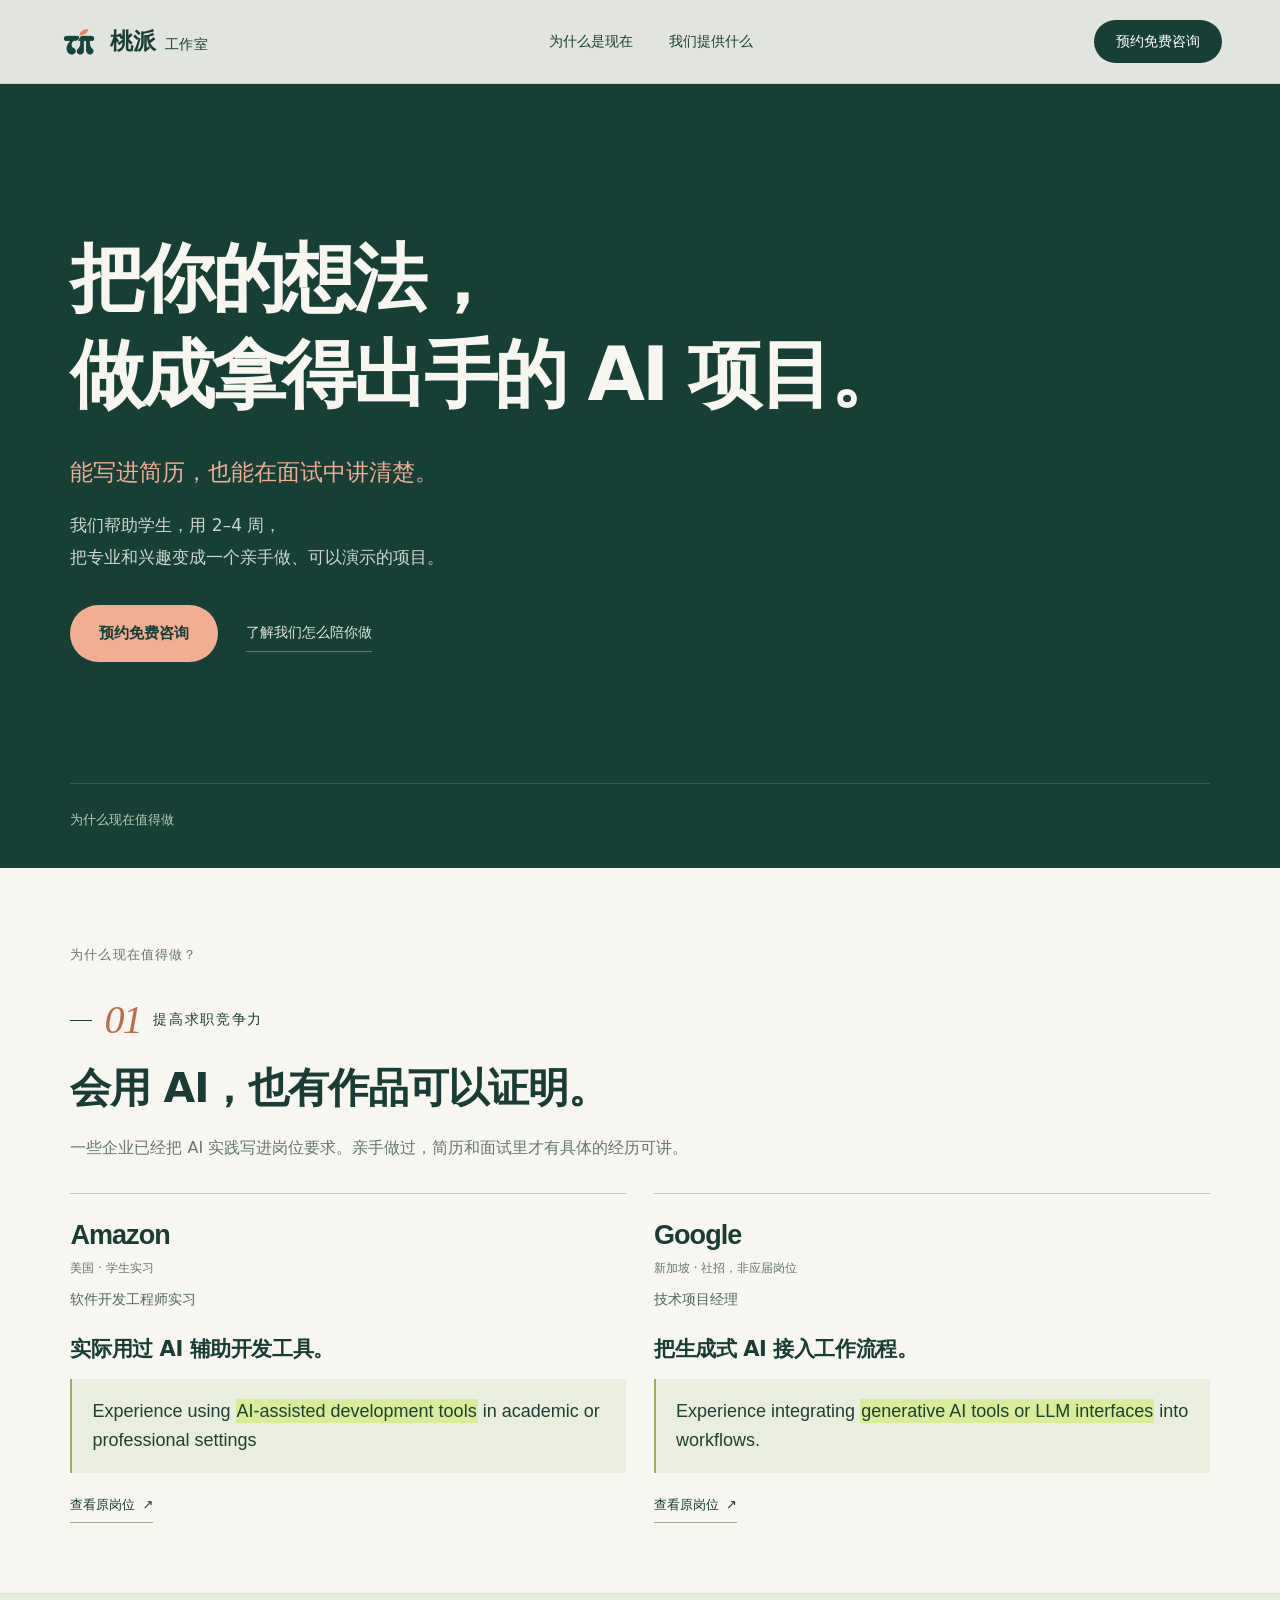
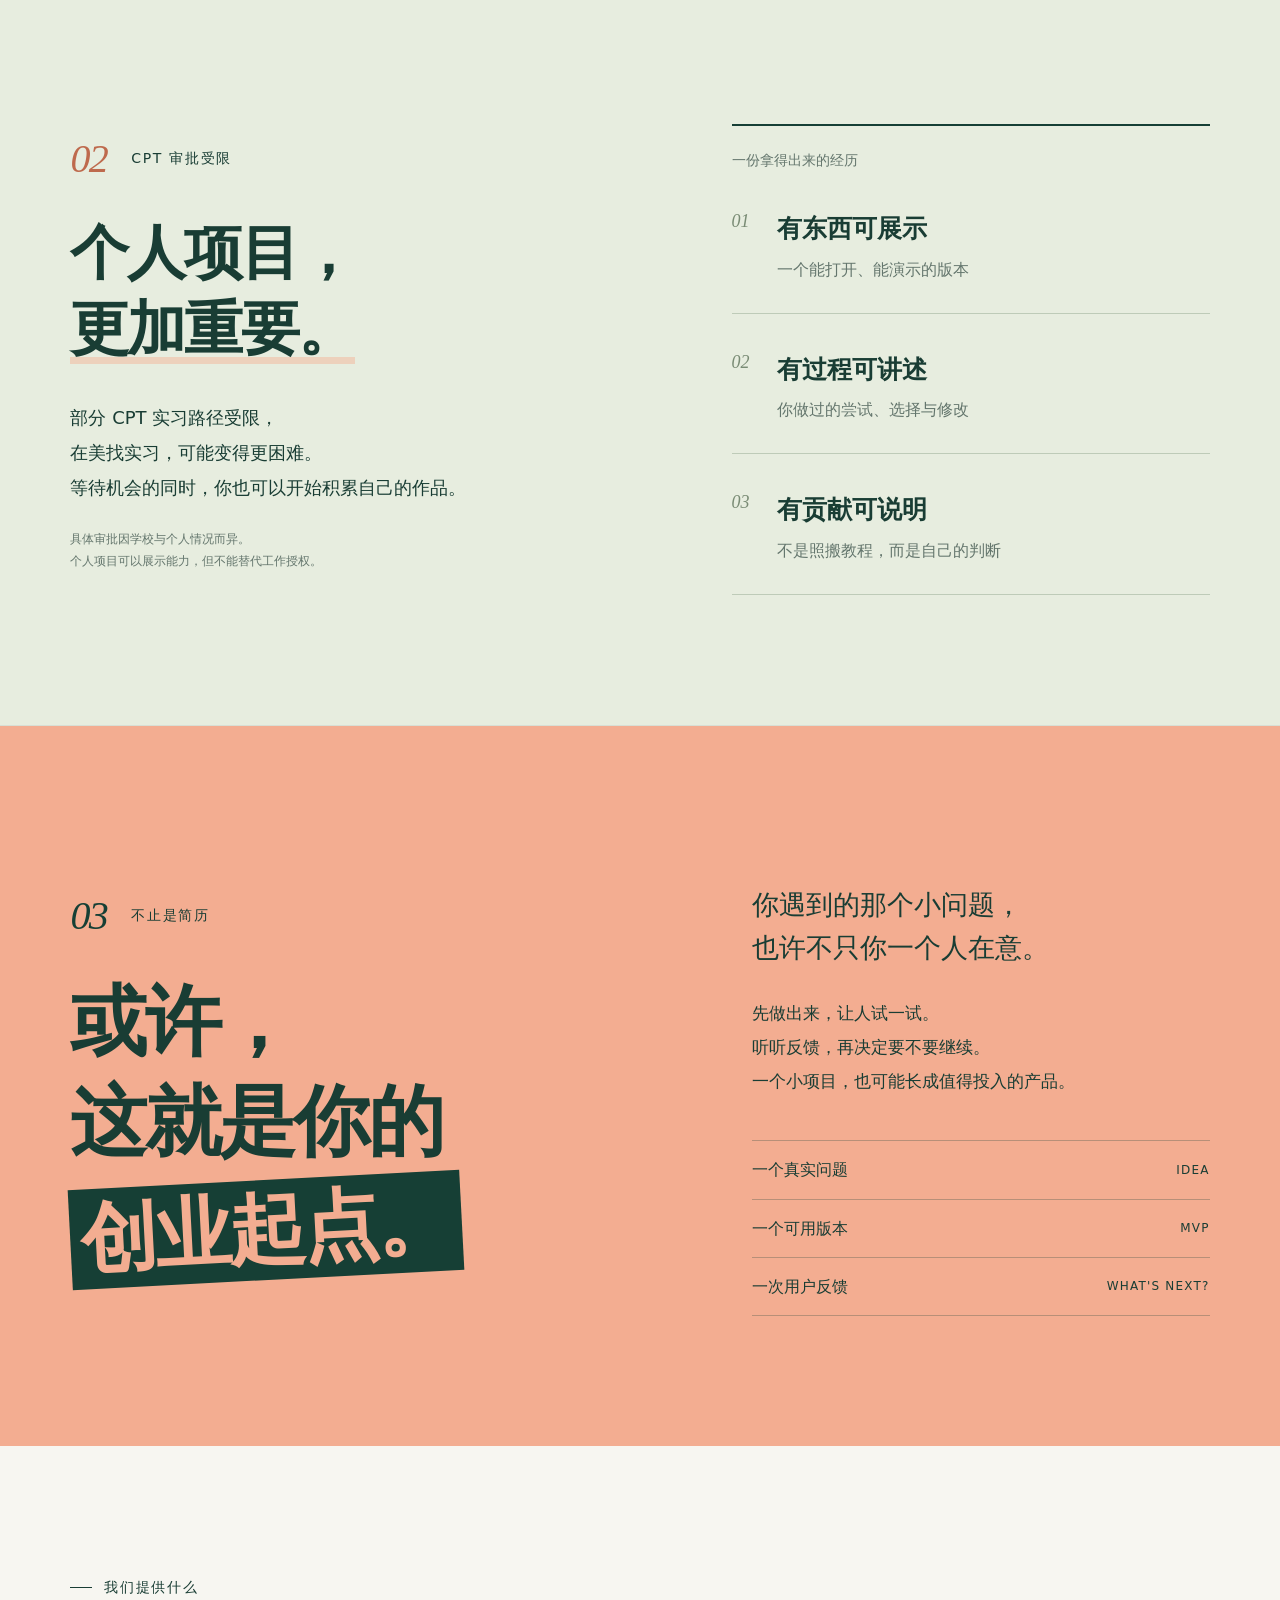
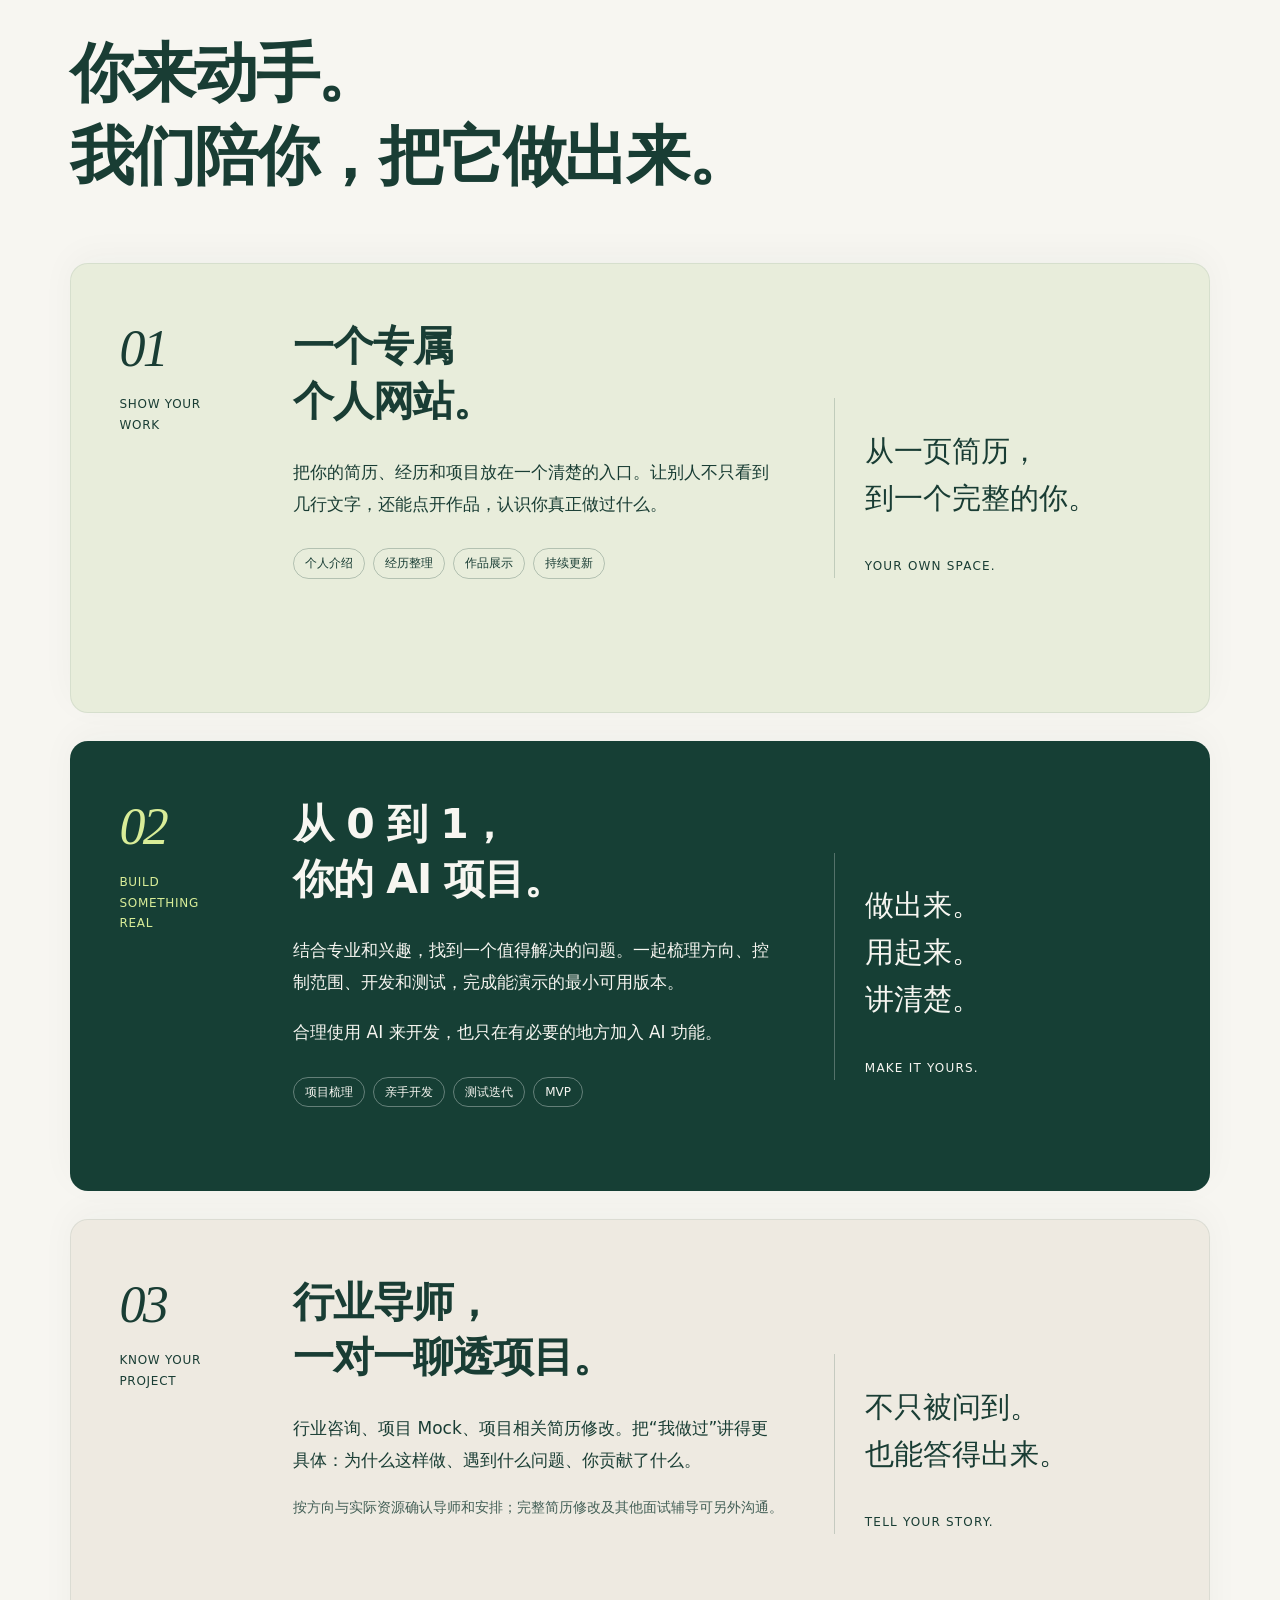
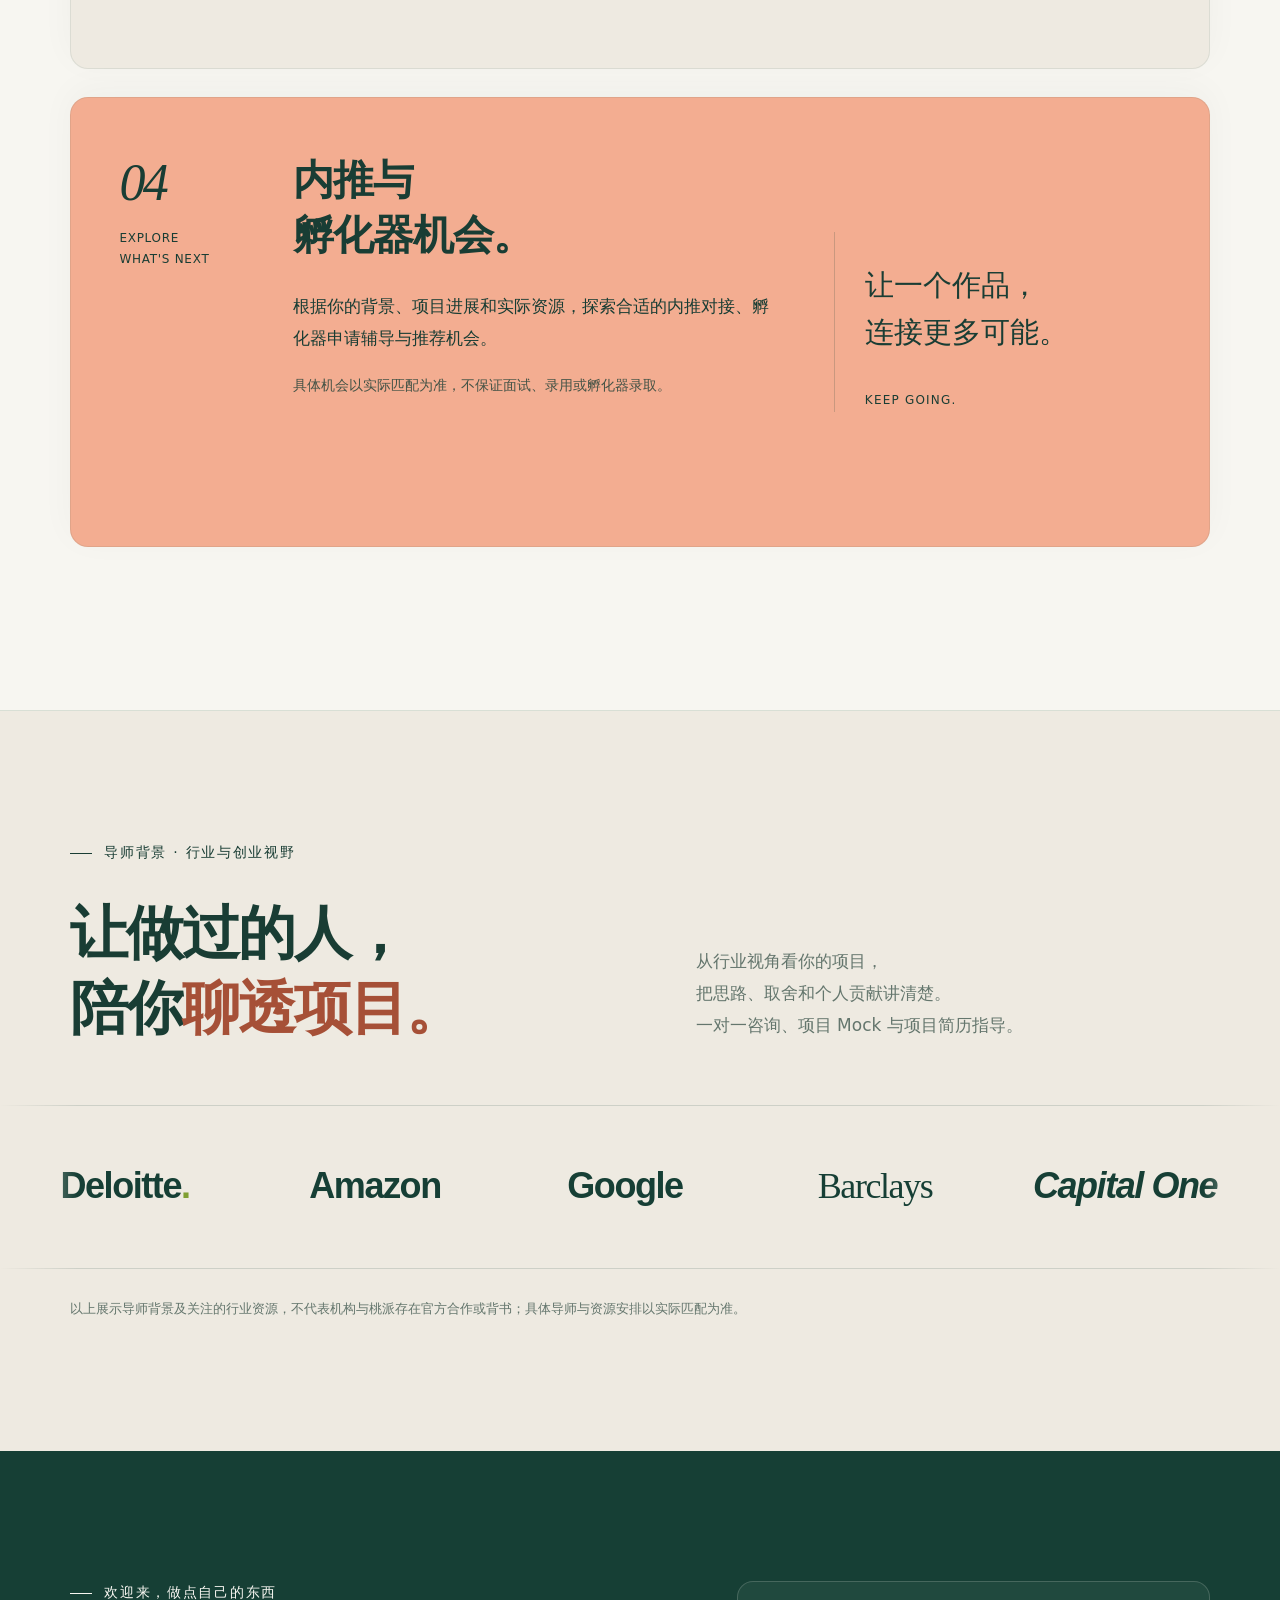
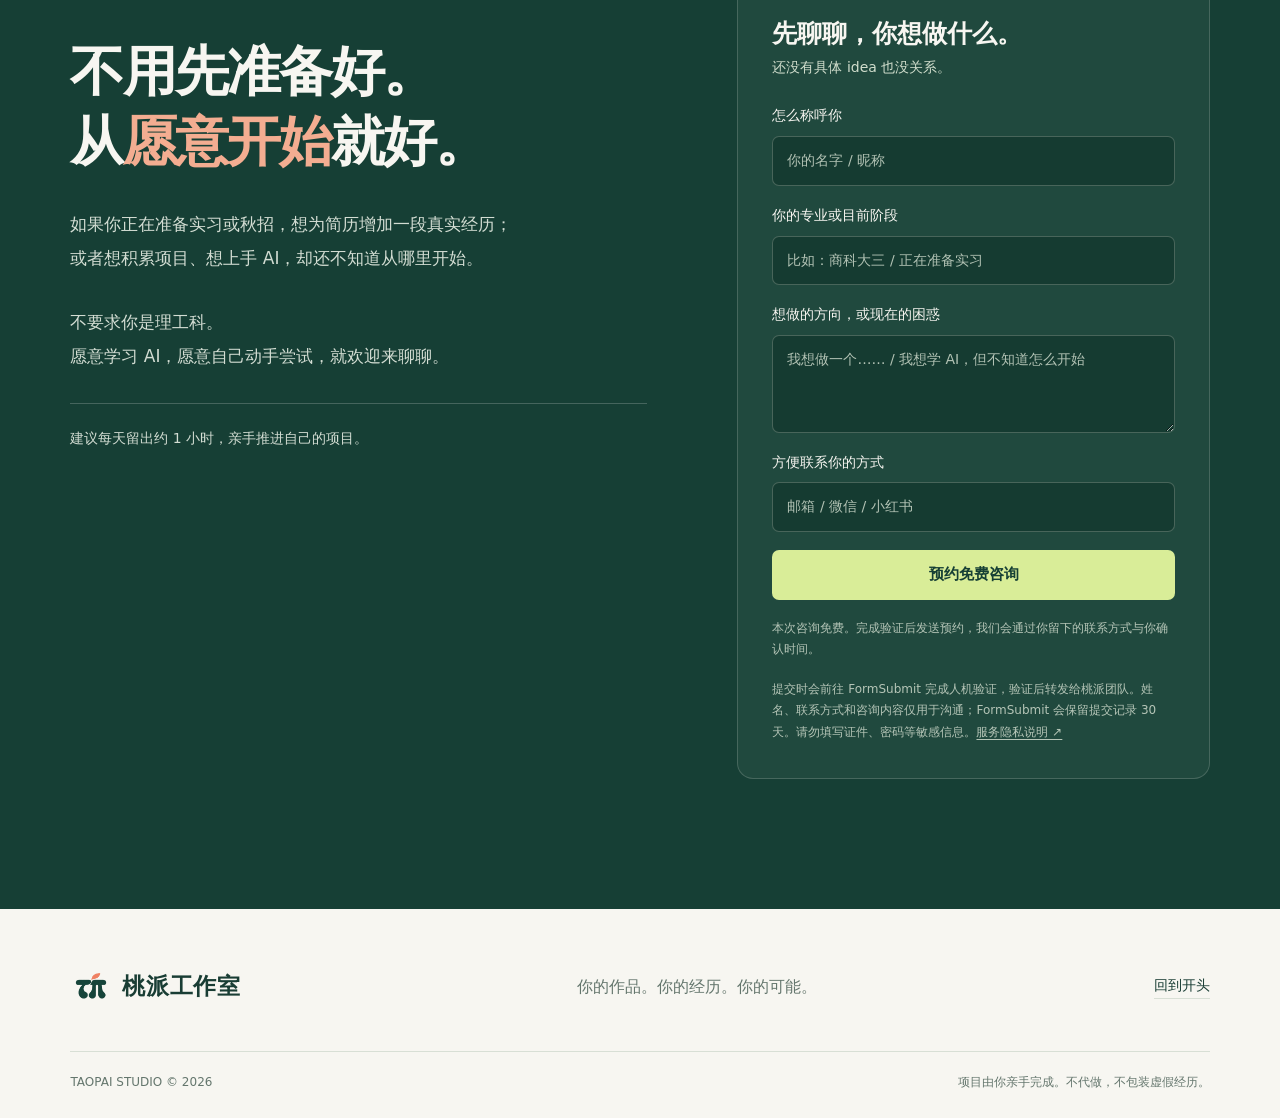
==== index.html @ 0f56128d "Enable verified anonymous consultation form and receipt tests" ====
<!doctype html>
<html lang="zh-CN">
<head><meta charset="utf-8"><meta name="viewport" content="width=device-width, initial-scale=1"><title>桃派工作室｜你的第一个，拿得出手的 AI 项目</title><meta name="description" content="2-4 周，帮助学生做出一个能写进简历、也能在面试中讲清楚的 AI 项目。个人网站、MVP 实践、行业导师与项目表达。"><link rel="icon" type="image/png" href="./images/taopai-logo.png"><link rel="stylesheet" href="./style.css"><link rel="stylesheet" href="./hero-simple.css"><link rel="stylesheet" href="./hiring-evidence.css"></head>
<body>
<a class="skip-link" href="#mission">跳到正文</a>
<header class="site-header"><a class="brand" href="#top" aria-label="桃派工作室首页"><img src="./images/taopai-logo.png" alt="" width="42" height="42"><span>桃派<span class="brand-small">工作室</span></span></a><nav aria-label="主要导航"><a href="#why">为什么是现在</a><a href="#support">我们提供什么</a></nav><a class="nav-cta" href="#join">预约免费咨询</a></header>
<main>
<section class="hero hero-simple" id="top" aria-labelledby="hero-title">
<div class="wrap" id="mission"><h1 id="hero-title"><span class="hero-thought">把你的想法，</span><span class="hero-made">做成拿得出手的 <span class="hero-keep">AI 项目。</span></span></h1><div class="hero-summary"><p class="hero-simple-promise">能写进简历，也能在面试中讲清楚。</p><p class="hero-simple-description">我们帮助学生，用 2–4 周，<br>把专业和兴趣变成一个亲手做、可以演示的项目。</p><div class="hero-simple-actions"><a class="button" href="#join">预约免费咨询</a><a class="hero-simple-link" href="#support">了解我们怎么陪你做</a></div></div></div><div class="wrap hero-next"><a href="#why">为什么现在值得做</a></div></section>
<section id="why" class="section why-intro"><div class="wrap"><div class="why-evidence-heading reveal"><p class="why-section-label">为什么现在值得做？</p><p class="eyebrow"><span class="reason-number">01</span> 提高求职竞争力</p><h2>会用 AI，也有作品可以证明。</h2><p class="why-evidence-intro">一些企业已经把 AI 实践写进岗位要求。亲手做过，简历和面试里才有具体的经历可讲。</p></div>
<div class="hiring-evidence" id="hiring-evidence">
<article class="hiring-row"><div class="hiring-role"><strong class="hiring-company">Amazon</strong><span class="hiring-category">美国 · 学生实习</span><h4>软件开发工程师实习</h4></div><div class="hiring-requirement"><h4>实际用过 AI 辅助开发工具。</h4><blockquote lang="en">Experience using <mark>AI-assisted development tools</mark> in academic or professional settings</blockquote><a class="hiring-source" href="https://amazon.jobs/en-gb/jobs/10552937/software-development-engineer-intern-summer-2027-usa" target="_blank" rel="noopener noreferrer" aria-label="查看 Amazon 原岗位">查看原岗位 <span aria-hidden="true">↗</span></a></div></article>
<article class="hiring-row"><div class="hiring-role"><strong class="hiring-company">Google</strong><span class="hiring-category">新加坡 · 社招，非应届岗位</span><h4>技术项目经理</h4></div><div class="hiring-requirement"><h4>把生成式 AI 接入工作流程。</h4><blockquote lang="en">Experience integrating <mark>generative AI tools or LLM interfaces</mark> into workflows.</blockquote><a class="hiring-source" href="https://www.google.com/about/careers/applications/jobs/results/99848736716268230-technical-program-manager-mechanical-data-center-supplier-quality" target="_blank" rel="noopener noreferrer" aria-label="查看 Google 原岗位">查看原岗位 <span aria-hidden="true">↗</span></a></div></article>
</div></div></section>
<section class="section cpt-section"><div class="wrap cpt-grid"><div class="reveal"><p class="eyebrow"><span class="reason-number">02</span> CPT 审批受限</p><h2>个人项目，<br><span class="underline">更加重要。</span></h2><p class="section-copy">部分 CPT 实习路径受限，<br>在美找实习，可能变得更困难。<br>等待机会的同时，你也可以开始积累自己的作品。</p><p class="small-note">具体审批因学校与个人情况而异。<br>个人项目可以展示能力，但不能替代工作授权。</p></div><div class="project-proof reveal"><span class="proof-kicker">一份拿得出来的经历</span><div class="proof-line"><span>01</span><strong>有东西可展示</strong><p>一个能打开、能演示的版本</p></div><div class="proof-line"><span>02</span><strong>有过程可讲述</strong><p>你做过的尝试、选择与修改</p></div><div class="proof-line"><span>03</span><strong>有贡献可说明</strong><p>不是照搬教程，而是自己的判断</p></div></div></div></section>
<section class="section startup-section"><div class="wrap startup-grid"><div class="reveal"><p class="eyebrow"><span class="reason-number">03</span> 不止是简历</p><h2>或许，<br>这就是你的<br><span class="startup-word">创业起点。</span></h2></div><div class="startup-right reveal"><p>你遇到的那个小问题，<br>也许不只你一个人在意。</p><p>先做出来，让人试一试。<br>听听反馈，再决定要不要继续。<br>一个小项目，也可能长成值得投入的产品。</p><ol class="idea-path" aria-label="从想法到产品"><li><span>一个真实问题</span><small>IDEA</small></li><li><span>一个可用版本</span><small>MVP</small></li><li><span>一次用户反馈</span><small>WHAT'S NEXT?</small></li></ol></div></div></section>
<section class="section support-section" id="support"><div class="wrap"><div class="support-heading reveal"><p class="eyebrow">我们提供什么</p><h2>你来动手。<br>我们陪你，把它做出来。</h2></div><div class="support-stack">
<article class="service-card service-website"><div class="service-index">01<span>SHOW YOUR WORK</span></div><div class="service-content"><h3>一个专属<br>个人网站。</h3><p>把你的简历、经历和项目放在一个清楚的入口。让别人不只看到几行文字，还能点开作品，认识你真正做过什么。</p><div class="service-tags"><span>个人介绍</span><span>经历整理</span><span>作品展示</span><span>持续更新</span></div></div><div class="service-side"><p>从一页简历，<br>到一个完整的你。</p><span>YOUR OWN SPACE.</span></div></article>
<article class="service-card service-mvp"><div class="service-index">02<span>BUILD SOMETHING REAL</span></div><div class="service-content"><h3>从 0 到 1，<br>你的 AI 项目。</h3><p>结合专业和兴趣，找到一个值得解决的问题。一起梳理方向、控制范围、开发和测试，完成能演示的最小可用版本。</p><p>合理使用 AI 来开发，也只在有必要的地方加入 AI 功能。</p><div class="service-tags"><span>项目梳理</span><span>亲手开发</span><span>测试迭代</span><span>MVP</span></div></div><div class="service-side"><p>做出来。<br>用起来。<br>讲清楚。</p><span>MAKE IT YOURS.</span></div></article>
<article class="service-card service-mentor"><div class="service-index">03<span>KNOW YOUR PROJECT</span></div><div class="service-content"><h3>行业导师，<br>一对一聊透项目。</h3><p>行业咨询、项目 Mock、项目相关简历修改。把“我做过”讲得更具体：为什么这样做、遇到什么问题、你贡献了什么。</p><p class="service-detail">按方向与实际资源确认导师和安排；完整简历修改及其他面试辅导可另外沟通。</p></div><div class="service-side"><p>不只被问到。<br>也能答得出来。</p><span>TELL YOUR STORY.</span></div></article>
<article class="service-card service-next"><div class="service-index">04<span>EXPLORE WHAT'S NEXT</span></div><div class="service-content"><h3>内推与<br>孵化器机会。</h3><p>根据你的背景、项目进展和实际资源，探索合适的内推对接、孵化器申请辅导与推荐机会。</p><p class="service-detail">具体机会以实际匹配为准，不保证面试、录用或孵化器录取。</p></div><div class="service-side"><p>让一个作品，<br>连接更多可能。</p><span>KEEP GOING.</span></div></article>
</div></div></section>
<section class="section mentor-section" id="mentors" aria-labelledby="mentor-title"><div class="wrap"><div class="mentor-heading reveal"><div><p class="eyebrow">导师背景 · 行业与创业视野</p><h2 id="mentor-title">让做过的人，<br>陪你<span class="mentor-accent">聊透项目。</span></h2></div><p class="mentor-intro">从行业视角看你的项目，<br>把思路、取舍和个人贡献讲清楚。<br>一对一咨询、项目 Mock 与项目简历指导。</p></div></div><div class="mentor-marquee" tabindex="0" role="region" aria-label="导师背景与关注的行业创业生态横向展示"><div class="mentor-track"><ul class="mentor-companies" aria-label="导师任职背景与生态关注，具体关系见下方说明"><li>Deloitte<span class="mentor-dot">.</span></li><li>Amazon</li><li>Google</li><li>Barclays</li><li>Capital One</li><li>Tesla</li><li class="ecosystem-company"><span>Meta</span></li><li class="ecosystem-company ecosystem-yc"><span>Y Combinator</span></li><li class="ecosystem-company"><span>a16z</span></li></ul></div></div><div class="wrap mentor-bottom"><p class="mentor-disclaimer">以上展示导师背景及关注的行业资源，不代表机构与桃派存在官方合作或背书；具体导师与资源安排以实际匹配为准。</p></div></section>
<section class="section join-section" id="join"><div class="wrap join-grid"><div class="join-copy"><p class="eyebrow reveal">欢迎来，做点自己的东西</p><h2 class="reveal">不用先准备好。<br>从<span class="peach">愿意开始</span>就好。</h2><p class="reveal">如果你正在准备实习或秋招，想为简历增加一段真实经历；<br>或者想积累项目、想上手 AI，却还不知道从哪里开始。</p><p class="reveal">不要求你是理工科。<br>愿意学习 AI，愿意自己动手尝试，就欢迎来聊聊。</p><p class="time-note reveal">建议每天留出约 1 小时，亲手推进自己的项目。</p></div><div class="join-form-card reveal"><h3>先聊聊，你想做什么。</h3><p>还没有具体 idea 也没关系。</p><form id="consult-form" method="POST"><label>怎么称呼你<input name="name" autocomplete="name" maxlength="100" required placeholder="你的名字 / 昵称"></label><label>你的专业或目前阶段<input name="stage" maxlength="200" required placeholder="比如：商科大三 / 正在准备实习"></label><label>想做的方向，或现在的困惑<textarea name="challenge" rows="3" maxlength="2000" required placeholder="我想做一个…… / 我想学 AI，但不知道怎么开始"></textarea></label><label>方便联系你的方式<input name="contact" maxlength="200" required placeholder="邮箱 / 微信 / 小红书"></label><input type="hidden" name="_subject" value="桃派工作室｜新的免费咨询预约"><input type="hidden" name="_template" value="table"><input type="hidden" name="_next" value="https://taopai-studio.pages.dev/thank-you.html"><input type="hidden" name="_url" value="https://taopai-studio.pages.dev/"><div class="form-honeypot" aria-hidden="true"><label>请留空<input type="text" name="_honey" tabindex="-1" autocomplete="off"></label></div><button class="button form-submit" type="submit" disabled>预约免费咨询</button><p id="consult-status" class="form-note" role="status" aria-live="polite">正在加载安全咨询入口……</p><p class="form-note">提交时会前往 FormSubmit 完成人机验证，验证后转发给桃派团队。姓名、联系方式和咨询内容仅用于沟通；FormSubmit 会保留提交记录 30 天。请勿填写证件、密码等敏感信息。<a href="https://formsubmit.co/privacy.pdf" target="_blank" rel="noopener noreferrer">服务隐私说明 ↗</a></p><noscript><p class="form-note">请启用 JavaScript 后使用预约表单。</p></noscript></form></div></div></section>
</main><footer><div class="wrap footer-top"><a class="brand" href="#top"><img src="./images/taopai-logo.png" alt="" width="42" height="42"><span>桃派工作室</span></a><p>你的作品。你的经历。你的可能。</p><a href="#top">回到开头</a></div><div class="wrap footer-bottom"><span>TAOPAI STUDIO © 2026</span><span>项目由你亲手完成。不代做，不包装虚假经历。</span></div></footer><script src="./app.js?v=privacy-20261002"></script><script type="module" src="./consultation.js?v=20261003"></script></body></html>
---- style.css ----
@charset "UTF-8";
.mentor-section{background:#eeeae1;border-top:1px solid var(--line);overflow:hidden}.mentor-heading{display:grid;grid-template-columns:1.1fr 1fr;gap:60px;align-items:end}.mentor-heading h2{font-size:clamp(36px,4.5vw,62px)}.mentor-accent{color:#a65037}.mentor-intro{font-size:17px;line-height:1.9;color:var(--muted);margin:0 0 5px}
.mentor-marquee{margin:58px 0 28px;padding:36px 0;border-block:1px solid #163f3526;overflow-x:auto;scrollbar-width:thin;mask-image:linear-gradient(to right,transparent,#000 6%,#000 94%,transparent)}.mentor-track{display:flex;width:max-content}.mentor-companies{display:flex;align-items:center;list-style:none;margin:0;padding:0;flex:none}.mentor-companies li{display:flex;align-items:center;justify-content:center;flex:none;width:250px;min-height:90px;padding:12px 28px;font-family:Arial,sans-serif;font-size:36px;line-height:1.3;font-weight:600;letter-spacing:-.04em;color:var(--green);white-space:nowrap}.mentor-companies li:nth-child(4){font-family:Georgia,serif;font-weight:400}.mentor-companies li:nth-child(5){font-style:italic}.mentor-companies li:nth-child(6){font-size:28px;letter-spacing:.17em;text-transform:uppercase}.mentor-dot{color:#809f32}.mentor-marquee.is-animated{overflow:hidden}.is-animated .mentor-track{animation:mentor-drift 42s linear infinite}.mentor-marquee:hover .mentor-track,.mentor-marquee:focus-within .mentor-track,.mentor-marquee.is-paused .mentor-track{animation-play-state:paused}.mentor-bottom{display:flex;align-items:start;gap:32px;justify-content:space-between}.mentor-disclaimer{max-width:850px;margin:0;color:var(--muted);font-size:13px;line-height:1.9}.mentor-motion{flex:none;background:transparent;color:var(--green);border:1px solid #163f3533;border-radius:99px;padding:8px 17px;font-size:14px;min-height:44px}.mentor-motion[hidden]{display:none}.mentor-motion:hover{background:#163f3509}@keyframes mentor-drift{to{transform:translateX(-50%)}}
@media(max-width:700px){.mentor-heading{grid-template-columns:1fr;gap:25px}.mentor-intro{font-size:16px}.mentor-marquee{margin-top:35px;padding:23px 0}.mentor-companies li{width:190px;min-height:72px;font-size:29px;padding:12px 20px}.mentor-companies li:nth-child(6){font-size:23px}.mentor-bottom{flex-direction:column-reverse;gap:18px}.mentor-disclaimer{font-size:12px}.mentor-motion{align-self:flex-end}.is-animated .mentor-track{animation-duration:36s}}
.mentor-companies{min-width:100vw}.mentor-companies li{flex-grow:1}.mentor-companies .ecosystem-company{flex-direction:column;gap:10px}.ecosystem-company small{font:400 12px/1.4 "Microsoft YaHei",sans-serif;letter-spacing:.03em;color:var(--muted)}.mentor-companies .ecosystem-yc{width:310px;font-size:32px}.is-animated .mentor-track{animation-duration:64s}@media(max-width:700px){.mentor-companies .ecosystem-yc{width:250px;font-size:27px}.is-animated .mentor-track{animation-duration:54s}}
@media(prefers-reduced-motion:reduce){.mentor-marquee{overflow:visible;mask-image:none;margin-inline:auto;width:calc(100% - 44px);max-width:1240px}.mentor-track{width:100%;transform:none}.mentor-companies{flex-wrap:wrap;width:100%;min-width:0;justify-content:center;gap:12px}.mentor-companies li{width:auto;min-width:145px;font-size:26px}.mentor-companies[aria-hidden="true"]{display:none}.mentor-motion{display:none}}
.hero{position:relative;background:var(--green);color:var(--paper);padding:calc(var(--header) + 72px) 0 30px;min-height:100svh;overflow:hidden}.hero>.wrap{position:relative}.hero .eyebrow{color:#cbd8c5;margin-bottom:30px}.hero-title{font-size:clamp(40px,5.5vw,80px);font-weight:650;line-height:1.4;letter-spacing:-.045em;margin:0}.hero-line{display:block}.hero-duration{font-family:Georgia,serif;font-size:1.43em;font-weight:400;color:var(--lime);letter-spacing:-.075em;line-height:1}.hero-duration>span{font-family:"Microsoft YaHei",sans-serif;font-size:.47em;font-weight:500;letter-spacing:0}.hero-highlight{color:var(--peach)}.hero-subtitle{font-size:clamp(18px,2.1vw,28px);margin:27px 0 0;letter-spacing:.02em}.hero-lower{display:flex;justify-content:space-between;gap:36px;align-items:flex-end;margin-top:32px}.hero-description{font-size:16px;line-height:1.85;color:#bed0c3;margin:0 0 25px}.hero-actions{display:flex;gap:26px;align-items:center;flex-wrap:wrap}.hero-actions .button{padding:14px 24px;gap:30px;border-radius:99px;font-size:16px}.hero-secondary{font-size:14px;padding:10px 0;border-bottom:1px solid #aac2ac66}.hero-secondary span{margin-left:12px}.hero-detail{padding:15px 0 3px 32px;border-left:1px solid #b8c9b955;font-size:13px;color:#aac3b4}.hero-detail p{font-size:17px;margin:12px 0 0;color:#edf0df;white-space:nowrap}.hero-detail i{font-style:normal;color:var(--peach);margin:0 12px}.hero-scroll{display:flex;justify-content:space-between;align-items:center;margin-top:58px;padding-top:20px;border-top:1px solid #aac2ac44;font-size:12px;color:#b6cbbd}.hero-enter{animation:hero-in .8s both cubic-bezier(.2,.7,.2,1)}.hero-title{animation-delay:.07s}.hero-subtitle{animation-delay:.14s}.hero-lower{animation-delay:.21s}@keyframes hero-in{from{opacity:0;transform:translateY(18px)}to{opacity:1;transform:translateY(0)}}@media(min-width:1600px){.hero{display:flex;align-items:center}}@media(max-width:850px){.hero-detail{display:none}.hero-title{font-size:clamp(34px,6.3vw,53px)}}@media(max-width:700px){.hero{padding-top:calc(var(--header) + 48px);padding-bottom:26px;min-height:0}.hero .eyebrow{font-size:12px;margin-bottom:26px}.hero-title{font-size:clamp(28px,6.8vw,45px);line-height:1.65;letter-spacing:-.055em}.hero-duration{font-size:1.5em}.hero-subtitle{font-size:16px;margin-top:24px}.hero-lower{margin-top:24px}.hero-description{font-size:14px;margin-bottom:24px}.hero-actions{gap:20px}.hero-actions .button{font-size:14px;gap:15px;padding:12px 19px}.hero-secondary{font-size:12px}.hero-secondary span{margin-left:5px}.hero-scroll{margin-top:42px;padding-top:18px}}@media(prefers-reduced-motion:reduce){.hero-enter{animation:none}}
.why-intro{padding-bottom:100px}.underline{position:relative;display:inline-block}.underline:after{content:"";position:absolute;inset:auto 0 4px;height:.12em;background:var(--peach);z-index:-1;transform:scaleX(0);transform-origin:left;transition:transform 1s .25s}.visible .underline:after,.underline.visible:after{transform:scaleX(1)}.reason-heading{display:flex;gap:32px;align-items:start;margin:90px 0 42px}.reason-number{font:italic 40px/1.2 Georgia,serif;color:#be6a4d;letter-spacing:-.04em}.reason-heading h3{font-size:clamp(24px,3vw,36px);margin:0 0 14px}.reason-heading p{font-size:18px;margin:0;color:var(--muted)}.evidence-grid{display:grid;grid-template-columns:1fr 1fr;gap:26px}.evidence-card{background:#fff;border:1px solid #dae1d7;border-radius:12px;padding:32px;box-shadow:0 18px 50px #173f3507;transition:transform .7s,opacity .7s,box-shadow .3s}.evidence-card:nth-child(2){transition-delay:.12s}.evidence-card:hover{box-shadow:0 18px 50px #173f3514}.evidence-top{display:flex;align-items:center;gap:12px}.company-monogram{display:grid;place-items:center;background:#dfedf9;color:#335c85;width:42px;height:42px;border-radius:8px;font-size:24px;font-weight:700;flex-shrink:0}.company-monogram.counterpart{background:#e3e8da;color:#2b4433}.evidence-top strong{font-size:18px;display:block}.evidence-top>div>span{font-size:13px;display:block;color:var(--muted)}.evidence-kind{margin-left:auto;font-size:12px;color:var(--muted);border:1px solid var(--line);border-radius:99px;padding:3px 10px;white-space:nowrap}.job-context{font-size:12px;color:var(--muted);margin:20px 0 28px}.evidence-card h4{font-size:25px;line-height:1.6;font-weight:600;letter-spacing:-.02em;margin:0 0 28px}.highlight{background:linear-gradient(transparent 45%,#e3efae 45%,#e3efae 95%,transparent 95%);box-decoration-break:clone;-webkit-box-decoration-break:clone;padding:0 2px}.source-shot{margin:0 0 24px}.source-shot img{display:block;width:100%;height:auto;border:1px solid #e1e5df;border-radius:4px;cursor:zoom-in}.source-shot figcaption{font-size:12px;color:var(--muted);margin-top:8px}.evidence-note{font-size:16px;line-height:1.8;color:#586d62;margin:0 0 20px}.source-link{font-size:14px;border-bottom:1px solid #8d9b86;padding-bottom:3px}.source-link:hover{color:#a65037}.evidence-footnote{font-size:12px;color:var(--muted);max-width:860px;margin:24px 0 0}.why-takeaway{font-size:clamp(28px,4vw,52px);line-height:1.5;margin:100px 0 24px;text-align:center;letter-spacing:-.03em;color:#8d9a8e}.why-takeaway span{font-weight:650;color:var(--green)}.why-after{text-align:center;font-size:18px;color:var(--muted);margin:0}.cpt-section{background:#e7eddf;border-top:1px solid var(--line);border-bottom:1px solid var(--line)}.cpt-grid{display:grid;grid-template-columns:1.08fr .92fr;gap:100px;align-items:center}.cpt-section .eyebrow:before,.startup-section .eyebrow:before{display:none}.cpt-section .eyebrow,.startup-section .eyebrow{gap:24px}.cpt-section h2{font-size:clamp(40px,4.6vw,65px)}.cpt-section .underline:after{z-index:0;opacity:.45}.section-copy{font-size:18px;line-height:1.95;margin:32px 0 24px}.small-note{font-size:12px;line-height:1.8;color:var(--muted)}.project-proof{border-top:2px solid var(--green);padding-top:20px}.proof-kicker{font-size:14px;color:var(--muted)}.proof-line{position:relative;padding:35px 0 30px 45px;border-bottom:1px solid #becbb8}.proof-line>span{position:absolute;left:0;top:38px;font:italic 18px Georgia;color:#798b74}.proof-line strong{font-size:25px;font-weight:600}.proof-line p{font-size:16px;margin:5px 0 0;color:var(--muted)}.startup-section{background:var(--peach);position:relative;overflow:hidden}.startup-grid{display:grid;grid-template-columns:1fr .8fr;gap:110px;align-items:center}.startup-section .reason-number{color:var(--green)}.startup-section h2{font-size:clamp(48px,6vw,86px)}.startup-word{display:inline-block;transition:transform 1.2s cubic-bezier(.18,.67,.17,1);transform:rotate(-3deg);background:var(--green);color:var(--peach);padding:0 10px;margin-top:9px}.startup-right>p:first-child{font-size:27px;line-height:1.6}.startup-right>p:nth-child(2){font-size:17px;line-height:2}.idea-path{list-style:none;margin:42px 0 0;padding:0;border-top:1px solid #163f3544}.idea-path li{display:flex;justify-content:space-between;align-items:center;padding:15px 0;border-bottom:1px solid #163f3544}.idea-path span{font-size:16px}.idea-path small{font-size:12px;letter-spacing:.1em}.support-heading{margin-bottom:65px}.support-stack{position:relative;padding-bottom:5px}.service-card{position:sticky;top:108px;display:grid;grid-template-columns:.27fr 1fr .65fr;gap:38px;align-items:start;padding:55px 48px;border-radius:18px;margin-bottom:28px;min-height:450px;box-shadow:0 -8px 35px #163f3509;border:1px solid #163f3515}.service-index{font:italic 52px Georgia;letter-spacing:-.05em}.service-index>span{display:block;font:12px/1.7 system-ui,sans-serif;letter-spacing:.06em;margin-top:16px;max-width:100px}.service-content h3{font-size:clamp(30px,3.2vw,45px);line-height:1.35;margin:0 0 26px;font-weight:650;letter-spacing:-.025em}.service-content p{font-size:17px;line-height:1.9;margin:0 0 18px;max-width:490px}.service-content .service-detail{font-size:14px;opacity:.8}.service-tags{display:flex;gap:8px;flex-wrap:wrap;margin-top:28px}.service-tags span{font-size:12px;padding:4px 11px;border:1px solid #163f3540;border-radius:30px}.service-side{align-self:center;padding-left:30px;border-left:1px solid #163f3530}.service-side p{font-size:clamp(20px,2.3vw,31px);font-weight:500;line-height:1.6}.service-side>span{font-size:12px;letter-spacing:.1em}.service-website{background:#e8eddb}.service-mvp{background:var(--green);color:var(--paper);top:122px}.service-mvp .service-side{border-color:#fff4}.service-mvp .service-index{color:var(--lime)}.service-mvp .service-tags span{border-color:#fff5}.service-mentor{background:#eeeae1;top:136px}.service-next{background:var(--peach);top:150px}.join-section{background:var(--green);color:var(--paper)}.join-grid{display:grid;grid-template-columns:1.1fr .9fr;gap:90px;align-items:start}.join-copy h2{font-size:clamp(34px,4.2vw,60px)}.join-copy>p:not(.eyebrow){font-size:17px;color:#d3ddd3;line-height:2;margin:30px 0}.join-copy .time-note{font-size:14px!important;padding-top:20px;border-top:1px solid #fff3}.email-direct{font-size:17px;color:var(--lime);border-bottom:1px solid #d9ed9870}.join-form-card{padding:34px;border:1px solid #f7f6f12c;background:#20493e;border-radius:16px}.join-form-card h3{font-size:25px;margin:0 0 5px;font-weight:600}.join-form-card>p{font-size:14px;color:#d0ddcc;margin:0 0 24px}form{display:grid;gap:18px}label{display:grid;gap:8px;font-size:14px}input,textarea{width:100%;padding:12px 14px;resize:vertical;border:1px solid #adbbac55;border-radius:7px;background:#153b31;color:white;min-width:0}input::placeholder,textarea::placeholder{color:#b2c2b4;font-size:14px}input:focus,textarea:focus{border-color:var(--lime)}.button{min-height:48px;padding:12px 20px;border:0;border-radius:7px;background:var(--lime);color:var(--green);font-size:15px;font-weight:650;display:inline-flex;justify-content:center;align-items:center;transition:transform .25s,background .25s}.button:hover{transform:translateY(-2px);background:#e8f6b9}.form-note{font-size:12px;line-height:1.8;color:#b5c5b7;margin:0}.generated{margin-top:25px;padding-top:25px;border-top:1px solid #fff4}.generated[hidden]{display:none}.generated strong{font-size:16px}.generated textarea{font-size:14px;line-height:1.8;margin-top:15px}.message-actions{display:flex;flex-wrap:wrap;gap:10px;margin-top:14px}.button.secondary{background:transparent;color:white;border:1px solid #fff6}#copy-status{font-size:13px;margin-bottom:0}.footer-top{display:flex;align-items:center;justify-content:space-between;padding-top:48px;padding-bottom:35px;gap:25px}.footer-top p{font-size:16px;color:var(--muted)}.footer-top>a:last-child{font-size:14px;border-bottom:1px solid var(--line)}.footer-bottom{display:flex;justify-content:space-between;border-top:1px solid var(--line);padding:20px 0 26px;color:var(--muted);font-size:12px;gap:30px}.image-viewer{border:0;border-radius:12px;padding:28px;background:var(--paper);width:min(1080px,92vw);color:var(--green)}.image-viewer::backdrop{background:#0b211cbb;backdrop-filter:blur(5px)}.image-viewer img{width:100%;height:auto;margin:20px 0}.image-viewer button{float:right;border:1px solid var(--line);border-radius:50%;width:36px;height:36px;background:white;font-size:24px;color:var(--green)}.image-viewer p{font-size:14px}.image-viewer h3{margin:0;font-size:20px}.scroll-progress{position:fixed;top:0;left:0;height:3px;background:var(--peach);z-index:40;transform-origin:left;pointer-events:none;width:100%;transform:scaleX(0)}
@media(max-width:1000px){.cpt-grid,.startup-grid,.join-grid{gap:48px}.service-card{grid-template-columns:60px 1fr;gap:26px;padding:38px 32px}.service-side{display:none}.evidence-card{padding:24px}.evidence-top>div>span{font-size:12px}.evidence-kind{display:none}.service-card{min-height:420px}}
@media(max-width:700px){.reason-heading{gap:20px;margin-top:55px}.reason-number{font-size:32px}.reason-heading p{font-size:16px}.evidence-grid,.cpt-grid,.startup-grid,.join-grid{grid-template-columns:1fr;gap:28px}.evidence-card{padding:23px 20px}.evidence-card h4{font-size:23px}.evidence-footnote{font-size:12px}.why-takeaway{margin-top:70px}.why-after{font-size:16px}.cpt-grid{gap:50px}.section-copy{font-size:16px}.startup-right>p:first-child{font-size:23px}.startup-right>p:nth-child(2){font-size:16px}.startup-section h2{font-size:clamp(43px,11vw,68px)}.support-heading{margin-bottom:36px}.service-card{position:relative;top:auto!important;grid-template-columns:1fr;gap:16px;padding:28px;min-height:0;border-radius:12px;margin-bottom:20px}.service-index{font-size:36px;display:flex;align-items:center;gap:20px}.service-index>span{margin:0;max-width:none}.service-content h3{font-size:31px}.service-content p{font-size:16px}.service-tags{margin-top:18px}.join-grid{gap:48px}.join-copy>p:not(.eyebrow){font-size:16px}.join-form-card{padding:25px 21px}.join-form-card h3{font-size:23px}.footer-top{flex-wrap:wrap;gap:12px}.footer-top .brand{font-size:20px}.footer-top p{width:100%;font-size:14px;order:3}.footer-bottom{flex-direction:column;gap:7px}.image-viewer{padding:20px}.image-viewer img{min-height:70px}.reason-heading h3{font-size:25px}}@media(prefers-reduced-motion:reduce){.service-card{position:relative;top:auto}.underline:after{transform:scaleX(1)}}
:root{--green:#163f35;--paper:#f7f6f1;--peach:#f3ad91;--lime:#d9ed98;--ink:#193d34;--muted:#64766d;--line:#d8dfd5;--header:84px}*{box-sizing:border-box}html{scroll-behavior:smooth;scroll-padding-top:100px}body{margin:0;background:var(--paper);color:var(--ink);font-family:"Microsoft YaHei","PingFang SC",system-ui,sans-serif;font-size:16px;line-height:1.7}a{color:inherit;text-decoration:none}button,input,textarea{font:inherit}button,a,input,textarea{outline-offset:6px}button{cursor:pointer}::selection{background:var(--peach);color:var(--green)}.skip-link{position:fixed;top:-80px;left:20px;z-index:100;background:white;padding:10px}.skip-link:focus{top:10px}.site-header{position:fixed;inset:0 0 auto;z-index:30;height:var(--header);display:flex;align-items:center;justify-content:space-between;padding:0 4.5vw;background:#f7f6f1e8;border-bottom:1px solid #163f3518;backdrop-filter:blur(16px)}.brand{display:flex;align-items:center;gap:10px;font-size:23px;font-weight:750;letter-spacing:.025em;white-space:nowrap}.brand img{object-fit:contain}.brand-small{font-size:14px;margin-left:8px;font-weight:500}.site-header nav{display:flex;gap:36px;font-size:14px}.site-header nav a{position:relative}.site-header nav a:after{content:"";position:absolute;left:0;bottom:-5px;width:0;height:2px;background:var(--green);transition:width .3s}.site-header nav a:hover:after{width:100%}.nav-cta{font-size:14px;background:var(--green);color:white;padding:10px 22px;border-radius:99px;transition:background .25s,transform .25s}.nav-cta:hover{background:#27604d;transform:translateY(-2px)}.intro{height:240svh;min-height:1200px;position:relative}.intro-stage{height:100svh;min-height:550px;position:sticky;top:0;overflow:hidden;display:grid;place-items:center;padding:var(--header) 5vw 0;background:var(--paper)}.intro-meta{position:absolute;top:calc(var(--header) + 32px);inset-inline:5vw;display:flex;justify-content:space-between;font-size:13px;letter-spacing:.12em}.intro-who{font-size:clamp(70px,11vw,164px);font-weight:750;letter-spacing:-.045em;line-height:1.25;will-change:transform,opacity}.intro-who span{color:#96aa8c}.intro-brand{position:absolute;inset:var(--header) 0 0;display:flex;flex-direction:column;align-items:center;justify-content:center;opacity:0;transform:translateY(70px);will-change:transform,opacity;pointer-events:none}.intro-brand img{width:clamp(100px,13vw,180px);height:auto;margin-bottom:8px}.intro-brand h1{font-size:clamp(48px,7vw,106px);letter-spacing:-.025em;line-height:1.1;margin:0;font-weight:750}.intro-brand h1 span{font-size:.44em;font-weight:500;margin-left:16px}.intro-brand p{font-size:clamp(15px,1.5vw,20px);margin-top:24px;color:var(--muted)}.intro-bottom{position:absolute;inset:auto 5vw 40px;display:flex;justify-content:space-between;align-items:center;font-size:14px}.intro-bottom>a{border-bottom:1px solid var(--green);padding:3px}.scroll-cue{display:flex;align-items:center;gap:12px}.scroll-cue i{width:7px;height:25px;border:1px solid var(--green);border-radius:20px;position:relative}.scroll-cue i:before{content:"";width:3px;height:7px;border-radius:4px;position:absolute;top:3px;left:1px;background:var(--green);animation:scrollhint 2s infinite}.intro-index{font-size:12px;letter-spacing:.15em}.wrap{max-width:1240px;width:calc(100% - 11vw);margin:0 auto}.section{padding:130px 0}.eyebrow{font-size:14px;letter-spacing:.12em;margin:0 0 32px;display:flex;align-items:center;gap:12px}.eyebrow:before{content:"";width:22px;height:1px;background:currentColor}h2,h3,p{overflow-wrap:break-word}h2{font-size:clamp(38px,5vw,72px);font-weight:650;line-height:1.3;letter-spacing:-.035em;margin:0}h3{line-height:1.4}.mission{background:var(--green);color:var(--paper)}.mission-title{font-size:clamp(40px,5.8vw,84px)}.week{font:normal clamp(115px,17vw,240px)/1.1 Georgia,serif;letter-spacing:-.075em;display:inline-block;margin-bottom:20px;color:var(--lime)}.week>span{font-family:"Microsoft YaHei",sans-serif;font-size:.2em;letter-spacing:0;margin-left:24px}.peach{color:var(--peach)}.mission-bottom{display:grid;grid-template-columns:1fr 1fr;gap:70px;border-top:1px solid #f7f6f140;margin-top:60px;padding-top:30px;align-items:start}.mission-bottom p:first-child{font-size:clamp(24px,2.5vw,34px);margin:0}.mission-bottom p:last-child{font-size:18px;color:#d1ddd2;margin:0;line-height:1.9}.reveal{transition:opacity .85s ease,transform .85s cubic-bezier(.2,.7,.2,1)}.js .reveal:not(.visible){opacity:0;transform:translateY(32px)}@keyframes scrollhint{0%,100%{transform:translateY(0);opacity:.5}50%{transform:translateY(8px);opacity:1}}@media(max-width:700px){:root{--header:72px}.site-header{padding:0 20px}.brand{font-size:20px;gap:4px}.brand img{width:34px;height:34px}.brand-small{display:none}.site-header nav{display:none}.nav-cta{font-size:13px;padding:9px 16px}.intro{height:200svh;min-height:1000px}.intro-meta{font-size:12px;inset-inline:24px}.intro-meta span:last-child{letter-spacing:0}.intro-bottom{inset-inline:24px;bottom:28px;font-size:12px}.intro-index{display:none}.intro-brand h1 span{margin-left:10px}.intro-brand p{font-size:15px}.intro-who{font-size:clamp(52px,13vw,90px)}.wrap{width:calc(100% - 44px)}.section{padding:85px 0}.mission-bottom{grid-template-columns:1fr;gap:24px;margin-top:38px}.mission-bottom p:last-child{font-size:16px}.week>span{margin-left:16px}.eyebrow{margin-bottom:24px}}@media(prefers-reduced-motion:reduce){html{scroll-behavior:auto}*,*:before,*:after{animation:none!important;transition:none!important}.intro{height:auto;min-height:0}.intro-stage{height:auto;min-height:90svh}.intro-who{font-size:24px;position:absolute;top:150px}.intro-brand{opacity:1!important;transform:none!important}.intro-brand img{margin-top:60px}.js .reveal:not(.visible){opacity:1;transform:none}}
---- hero-simple.css ----
.hero.hero-simple{display:flex;align-items:center;min-height:calc(100svh - 32px);padding:calc(var(--header) + 66px) 0 125px;background:#163f35;color:#f7f6f1;overflow:hidden;position:relative}
.hero-simple h1{font-size:clamp(44px,5.8vw,80px);font-weight:600;line-height:1.3;letter-spacing:-.045em;margin:0;max-width:1200px}
.hero-thought,.hero-made{display:block}
.hero-thought,.hero-made{color:#f7f6f1;font-weight:600;margin:0}
.hero-keep{white-space:nowrap}
.hero-summary{margin:29px 0 0;max-width:780px}
.hero-simple-promise{font-size:clamp(18px,1.8vw,24px);line-height:1.65;margin:0 0 18px;color:#f3ad91;font-weight:400}
.hero-simple-description{font-size:17px;line-height:1.9;color:#cbd8cf;margin:0}
.hero-simple-actions{display:flex;align-items:center;gap:28px;flex-wrap:wrap;margin:31px 0 0}
.hero-simple-actions .button{background:#f3ad91;color:#163f35;border-radius:99px;padding:16px 29px;font-size:15px;min-height:54px;box-shadow:none}
.hero-simple-actions .button:hover{background:#f7ba9f;transform:translateY(-2px)}
.hero-simple-link{font-size:14px;padding:6px 0;color:#e1e9dc;border-bottom:1px solid #aabfa177}
.hero-simple-link:hover{border-color:#f7f6f1}
.hero-simple>.hero-next{position:absolute;bottom:31px;left:0;right:0;padding-top:19px;border-top:1px solid #bed0b92e;font-size:13px;color:#b9ccb9}
.hero-next a{padding:6px 0;display:inline-block}
.hero-simple + .why-intro{padding-top:105px}
.why-evidence-heading{margin-bottom:45px}.why-evidence-heading .eyebrow{margin-bottom:24px}.why-evidence-heading h2{font-size:clamp(27px,3.2vw,44px);line-height:1.5;letter-spacing:-.025em}.why-evidence-intro{font-size:16px;line-height:1.85;color:var(--muted);margin:19px 0 0}
@media(min-width:1600px){.hero.hero-simple{display:flex}}
@media(max-width:700px){.hero.hero-simple{display:block;min-height:0;padding:calc(var(--header) + 60px) 0 111px}.hero-simple h1{font-size:clamp(34px,8.7vw,55px);line-height:1.35;letter-spacing:-.045em}.hero-summary{margin-top:25px}.hero-simple-promise{font-size:17px;margin-bottom:17px}.hero-simple-description{font-size:16px;line-height:1.85}.hero-simple-actions{gap:19px;margin-top:28px}.hero-simple-actions .button{font-size:14px;padding:13px 22px;min-height:50px}.hero-simple-link{font-size:13px}.hero-simple>.hero-next{bottom:24px;padding-top:13px;font-size:12px}.hero-simple + .why-intro{padding-top:74px}.why-evidence-heading h2{font-size:28px}.why-evidence-intro{font-size:15px}.why-evidence-heading{margin-bottom:32px}}
---- hiring-evidence.css ----
.why-section-label{font-size:13px;color:var(--muted);margin:0 0 30px;letter-spacing:.08em}
.form-honeypot{display:none!important}.form-submit:disabled{opacity:.55;cursor:not-allowed;transform:none}.form-note a{text-decoration:underline;text-underline-offset:3px}
.why-evidence-heading{margin-bottom:30px}
.why-evidence-heading .eyebrow{margin-bottom:16px}
.why-evidence-heading h2{font-size:clamp(28px,3.2vw,44px);line-height:1.4;margin:0}
.why-evidence-intro{font-size:16px;line-height:1.85;margin:16px 0 0;max-width:780px}
.hero-simple + .why-intro{padding-top:76px;padding-bottom:70px}
.hiring-evidence{display:grid;grid-template-columns:repeat(2,minmax(0,1fr));gap:28px}
.hiring-row{min-width:0;border-top:1px solid #bdcabb;padding:25px 0 0;display:flex;flex-direction:column}
.hiring-company{display:block;font-family:Arial,sans-serif;font-size:27px;line-height:1.2;letter-spacing:-.035em;font-weight:650}
.hiring-category{display:block;font-size:12px;color:var(--muted);margin-top:7px}
.hiring-role h4{font-size:14px;font-weight:400;margin:9px 0 0;color:#506759}
.hiring-job-name,.hiring-eligibility{font-size:13px;line-height:1.8;color:var(--muted);margin:12px 0}
.hiring-source{display:inline-flex;align-self:flex-start;align-items:center;gap:7px;font-size:13px;border-bottom:1px solid #9fab96;padding:6px 0;line-height:1.7;margin-top:15px}
.hiring-source:hover{color:#9c482e}
.hiring-source:focus-visible{outline:2px solid #9c482e;outline-offset:5px}
.hiring-requirement{min-width:0;margin-top:21px;display:flex;flex-direction:column;flex:1}
.hiring-requirement h4{font-size:21px;line-height:1.55;font-weight:600;letter-spacing:-.02em;margin:0 0 14px}
.hiring-requirement blockquote{margin:0;padding:18px 20px;background:#e9eedf;border-left:2px solid #9daf69;font-family:Arial,sans-serif;font-size:18px;line-height:1.6;color:#203f33;overflow-wrap:break-word;flex:1}
.hiring-requirement mark{background:#d9ed98;color:inherit;box-decoration-break:clone;-webkit-box-decoration-break:clone;padding:2px 1px}
.hiring-proof{margin-top:15px}
.hiring-proof summary{font-size:13px;color:#52694e;cursor:pointer;min-height:36px;list-style-position:inside;width:fit-content;padding:6px 0}
.hiring-proof summary:focus-visible{outline:2px solid #9c482e;outline-offset:4px}
.hiring-proof[open] summary{margin-bottom:10px}
.hiring-proof .source-shot{margin:15px 0 0;background:#fff;border:1px solid #e1e5df;padding:18px 12px;border-radius:6px}
.hiring-proof .source-shot img{border:0;border-radius:0;width:100%;height:auto}
.hiring-proof .source-shot figcaption{font-size:12px;margin-top:12px;line-height:1.8}
.hiring-footnote{font-size:12px;line-height:1.9;color:var(--muted);margin:18px 0 0;max-width:1000px}
.image-viewer{width:min(1400px,96vw)}.image-viewer img{min-height:0!important;max-height:65vh;object-fit:contain}.image-viewer p{margin-bottom:0}
@media(max-width:700px){.hero-simple + .why-intro{padding-top:60px;padding-bottom:55px}.why-evidence-heading h2{font-size:28px}.why-evidence-intro{font-size:15px}.hiring-evidence{grid-template-columns:1fr;gap:25px}.hiring-row{padding-top:22px}.hiring-requirement{margin-top:18px}.hiring-requirement h4{font-size:20px}.hiring-requirement blockquote{font-size:17px;padding:16px 18px}.why-section-label{margin-bottom:25px}}
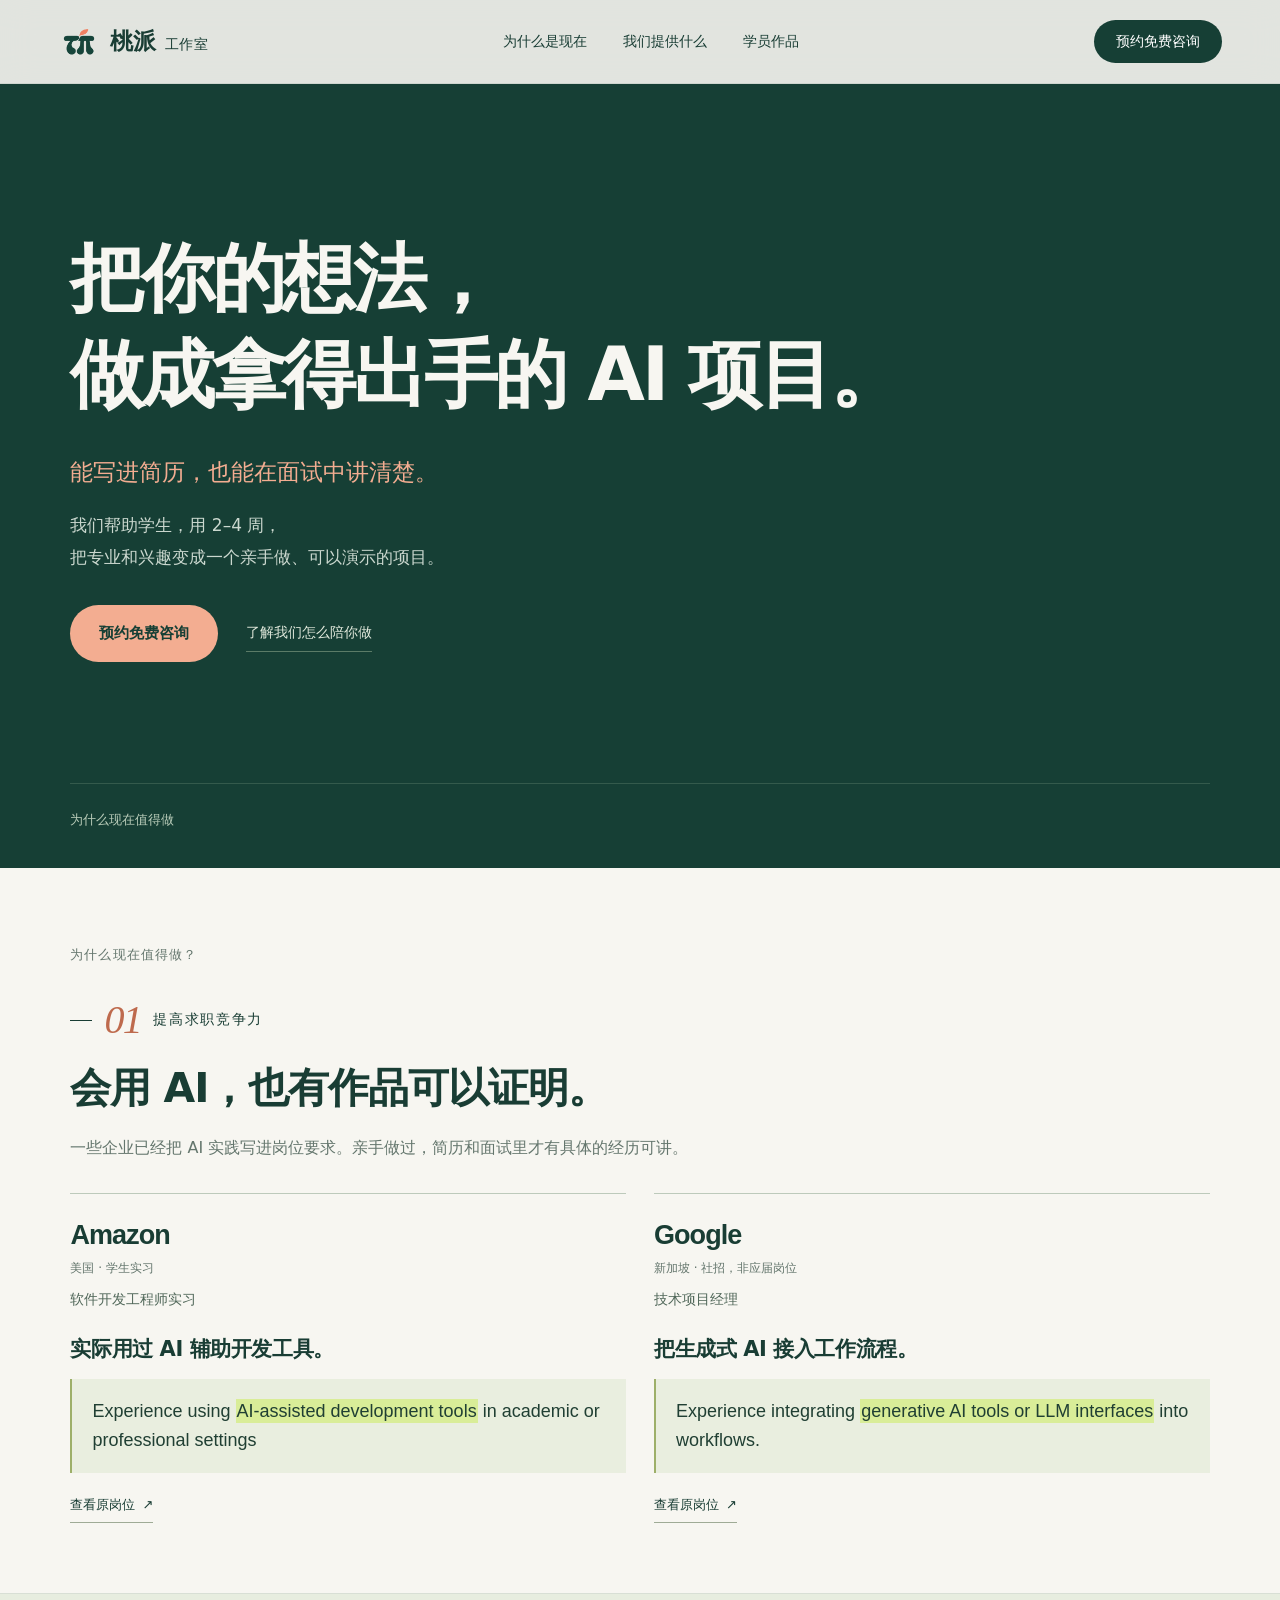
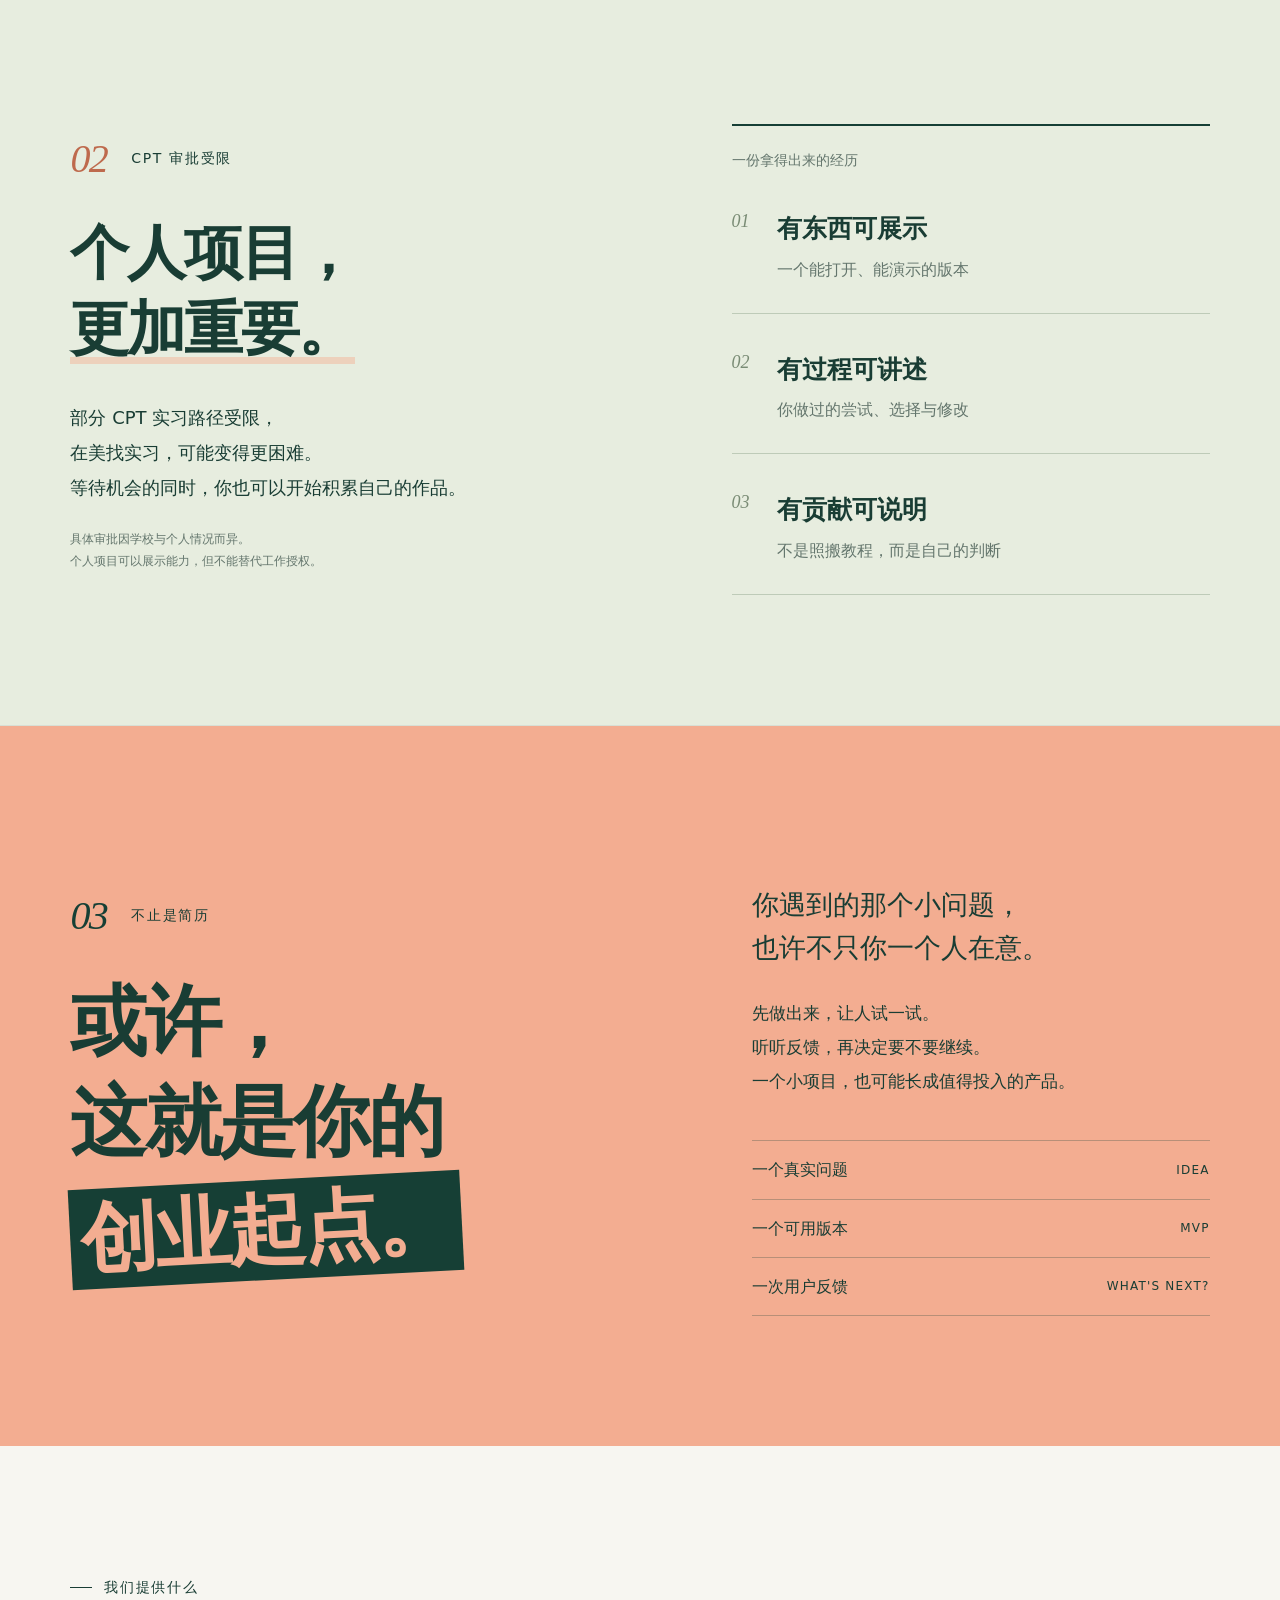
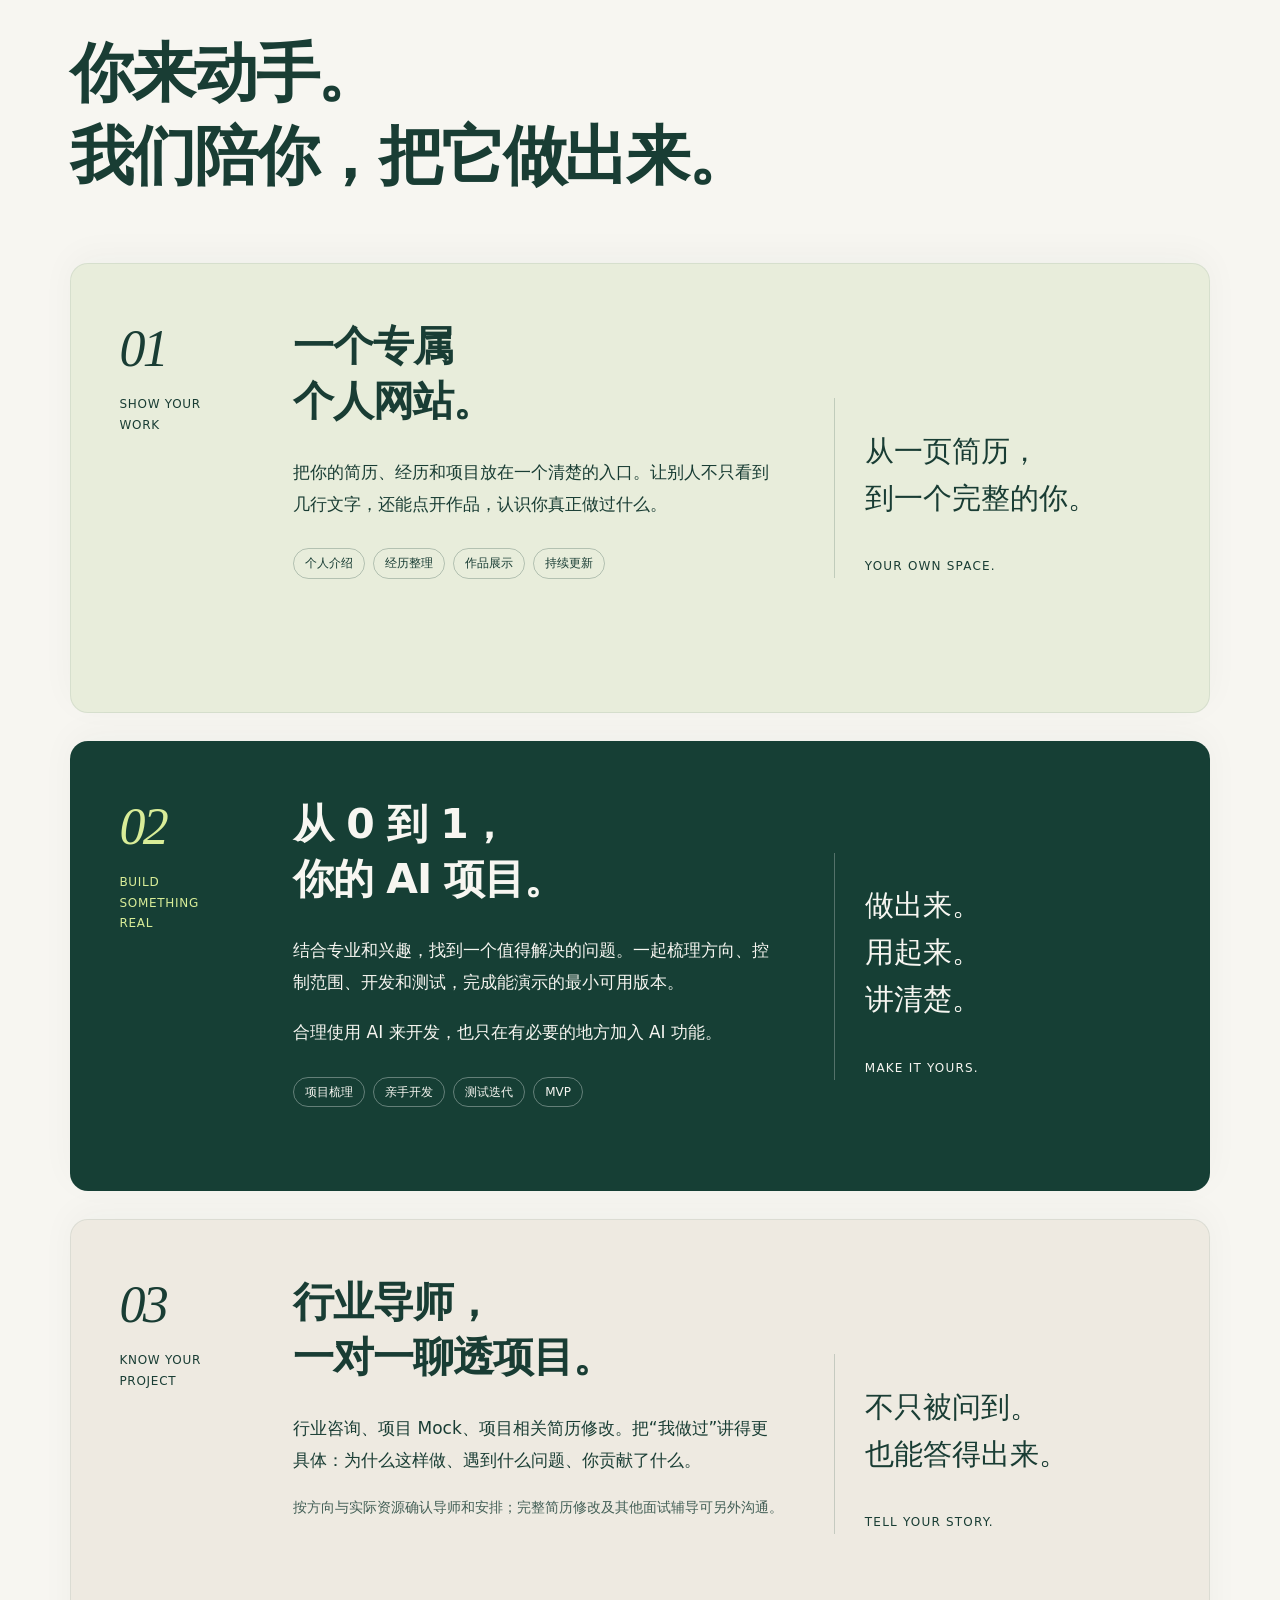
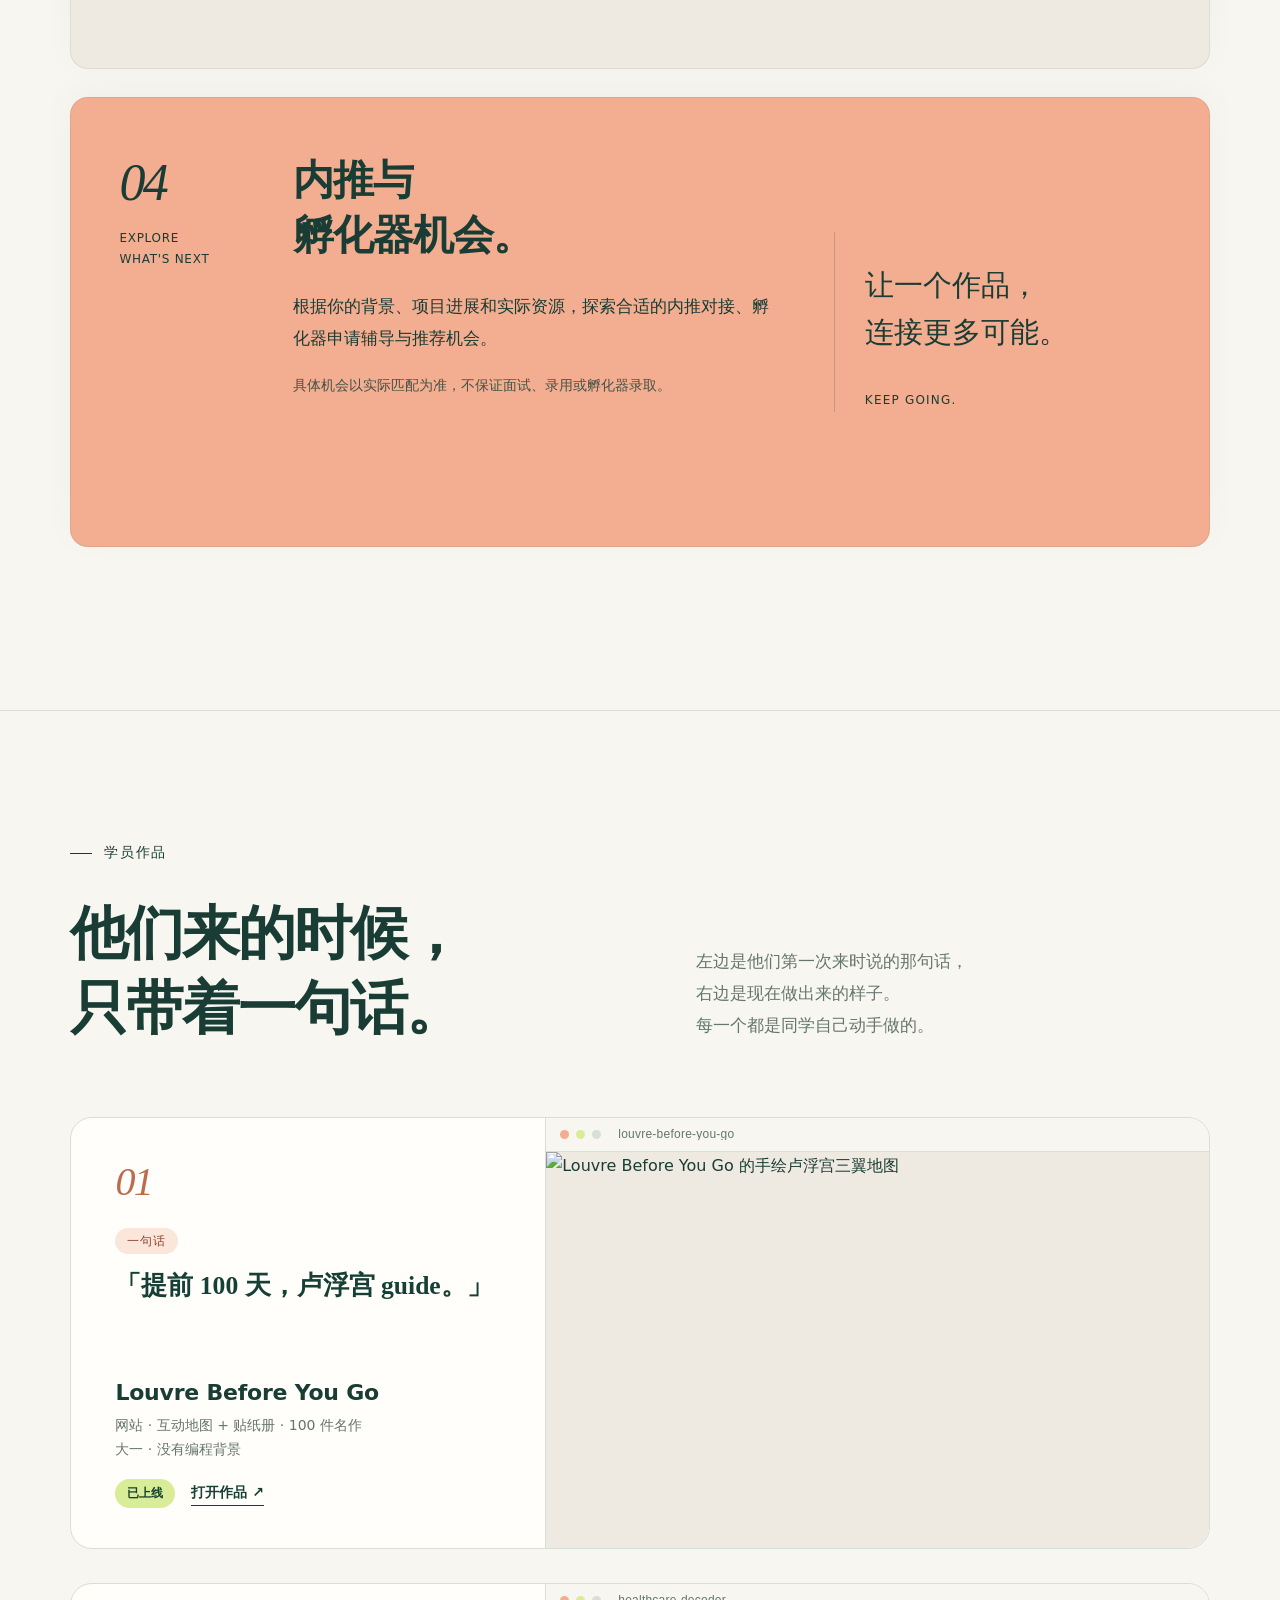
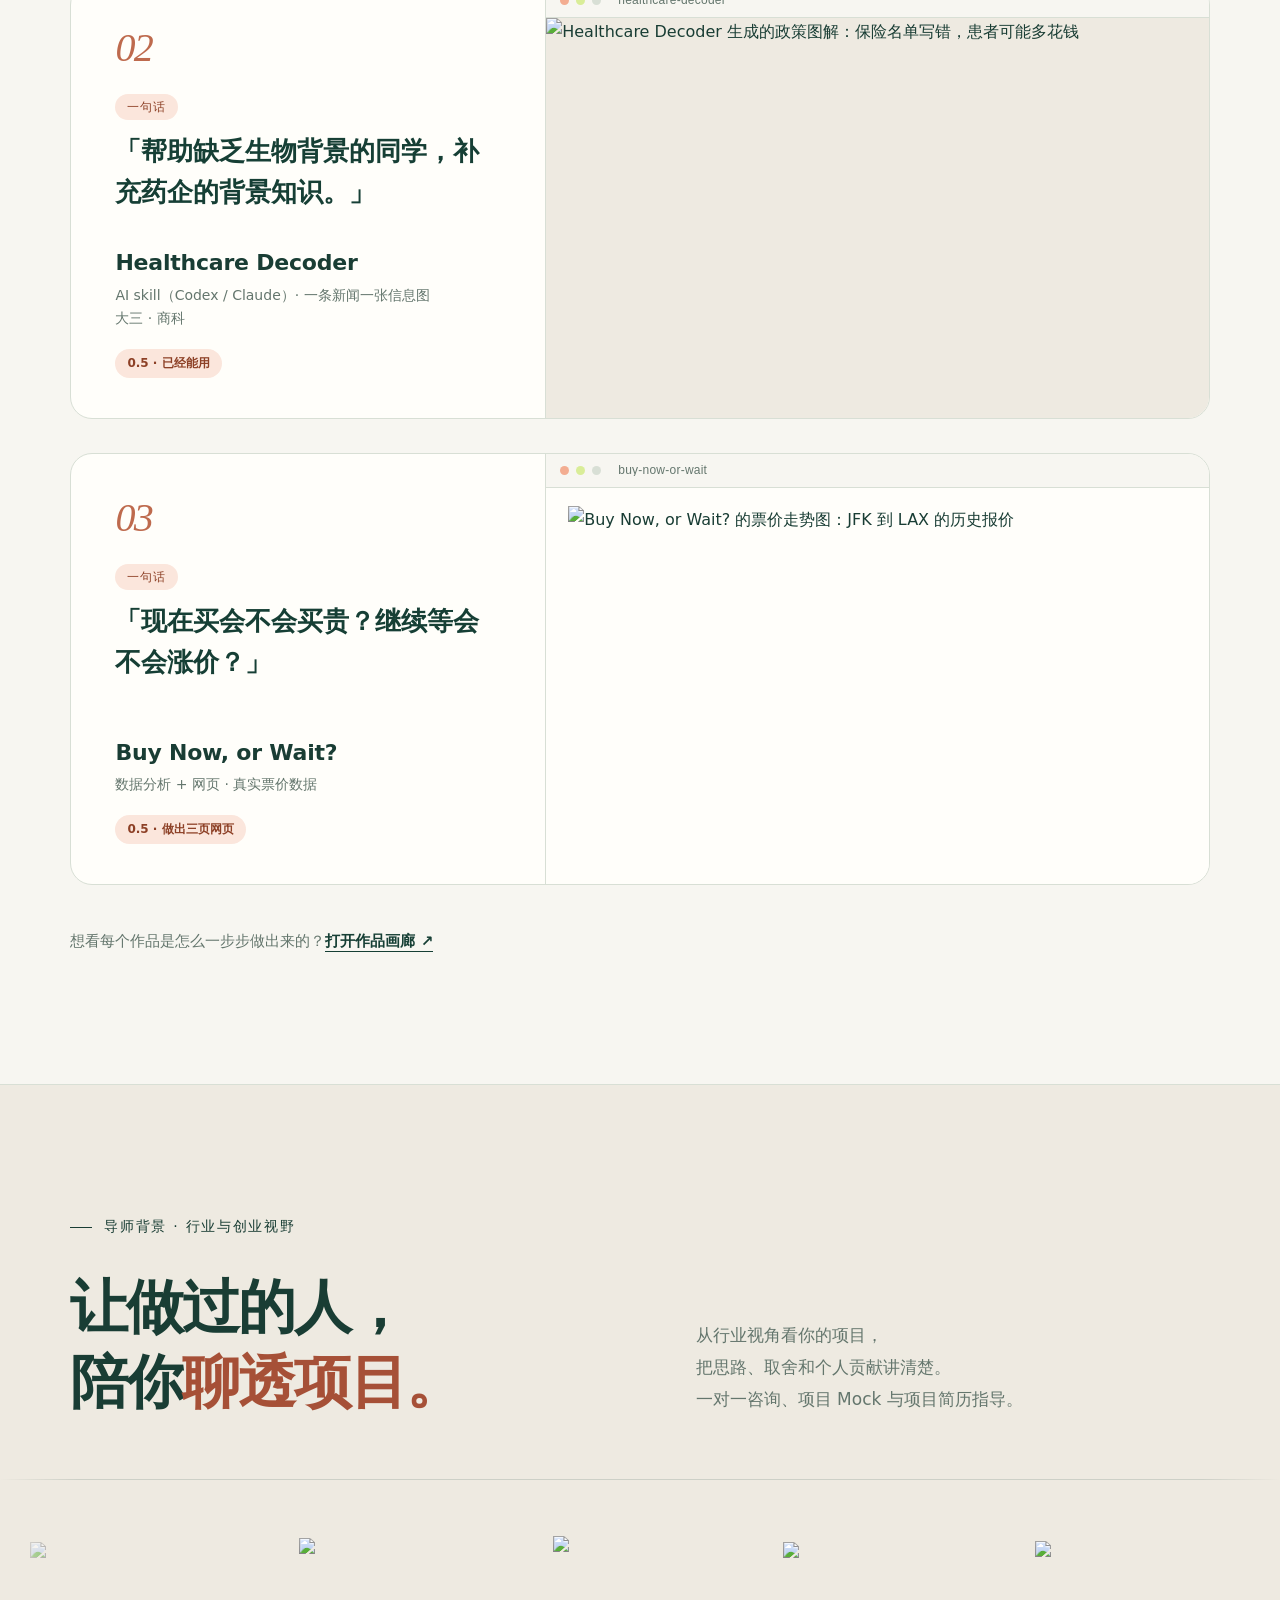
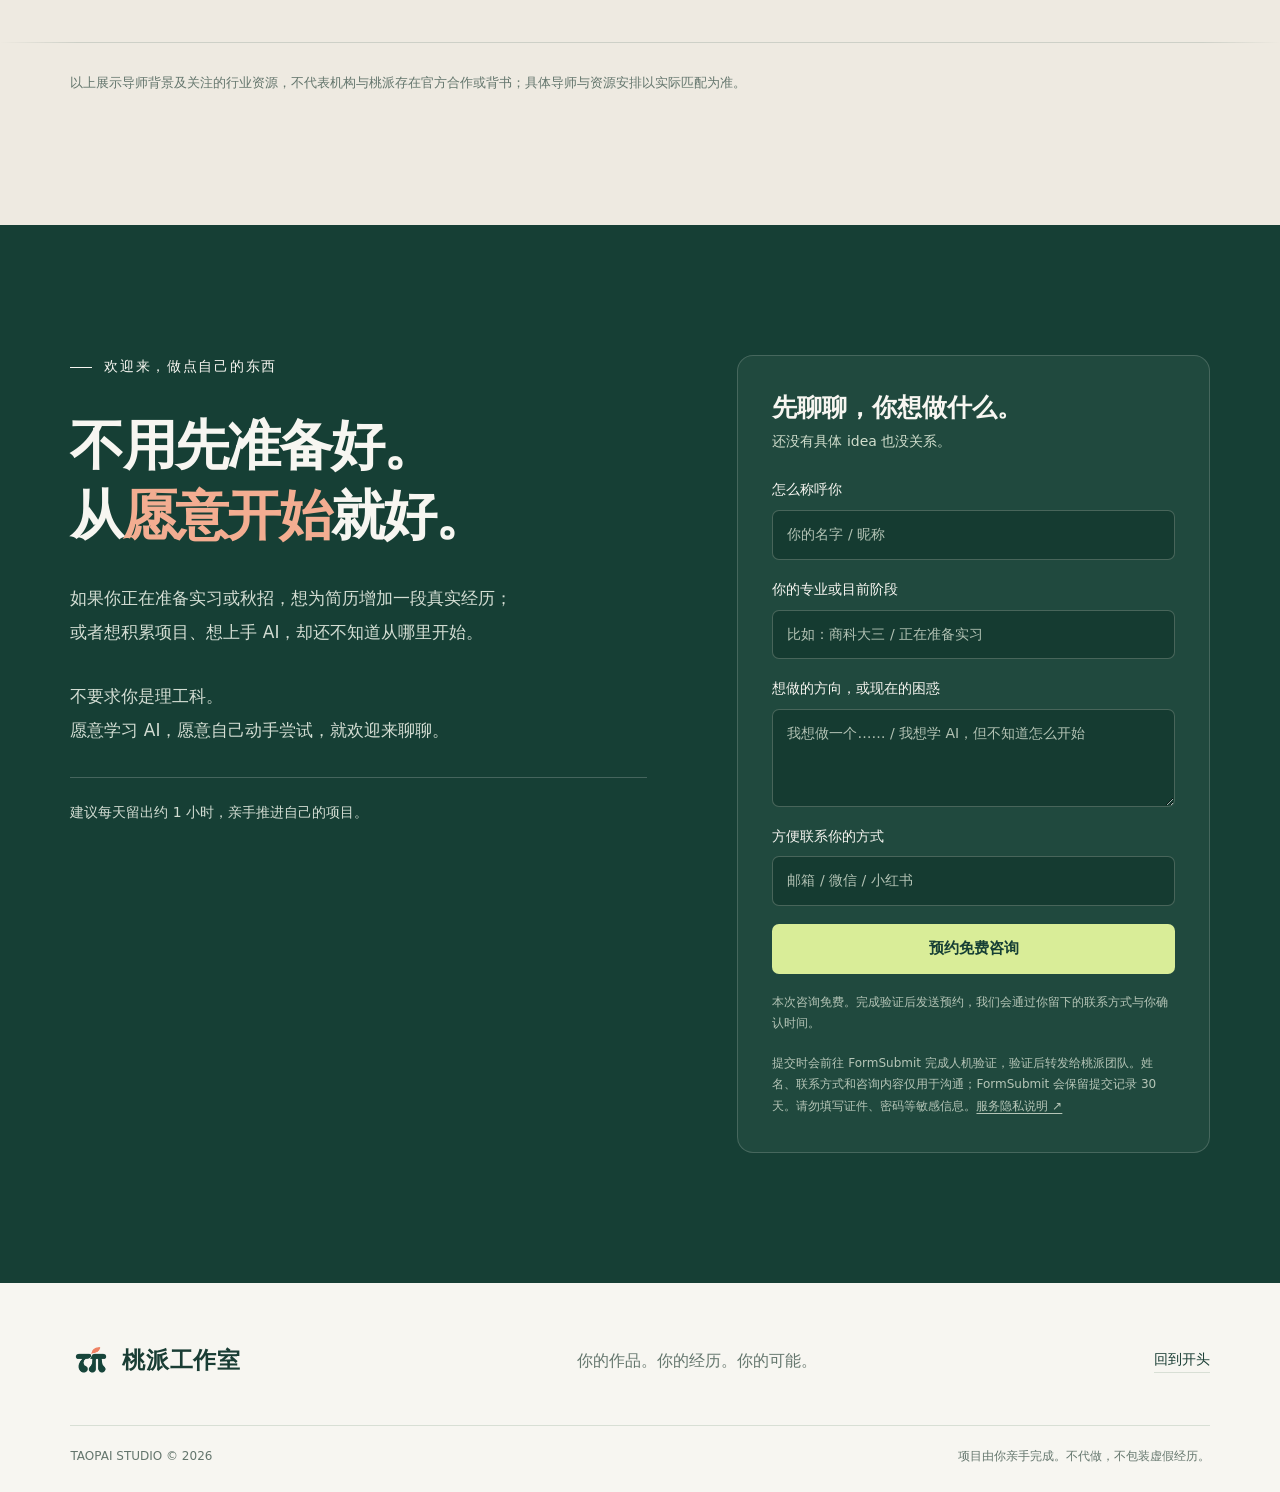
==== commit 76122639: "Sync with live site and add student works section" ====
--- a/index.html
+++ b/index.html
@@ -1,9 +1,10 @@
 <!doctype html>
 <html lang="zh-CN">
-<head><meta charset="utf-8"><meta name="viewport" content="width=device-width, initial-scale=1"><title>桃派工作室｜你的第一个，拿得出手的 AI 项目</title><meta name="description" content="2-4 周，帮助学生做出一个能写进简历、也能在面试中讲清楚的 AI 项目。个人网站、MVP 实践、行业导师与项目表达。"><link rel="icon" type="image/png" href="./images/taopai-logo.png"><link rel="stylesheet" href="./style.css"><link rel="stylesheet" href="./hero-simple.css"><link rel="stylesheet" href="./hiring-evidence.css"></head>
+<head><meta charset="utf-8"><meta name="viewport" content="width=device-width, initial-scale=1"><title>桃派工作室｜你的第一个，拿得出手的 AI 项目</title><meta name="description" content="2-4 周，帮助学生做出一个能写进简历、也能在面试中讲清楚的 AI 项目。个人网站、MVP 实践、行业导师与项目表达。"><link rel="icon" type="image/png" href="./images/taopai-logo.png"><link rel="stylesheet" href="./style.css?v=logos-more-20261025"><link rel="stylesheet" href="./hero-simple.css"><link rel="stylesheet" href="./hiring-evidence.css">
+<link rel="stylesheet" href="./cases.css?v=20261114"></head>
 <body>
 <a class="skip-link" href="#mission">跳到正文</a>
-<header class="site-header"><a class="brand" href="#top" aria-label="桃派工作室首页"><img src="./images/taopai-logo.png" alt="" width="42" height="42"><span>桃派<span class="brand-small">工作室</span></span></a><nav aria-label="主要导航"><a href="#why">为什么是现在</a><a href="#support">我们提供什么</a></nav><a class="nav-cta" href="#join">预约免费咨询</a></header>
+<header class="site-header"><a class="brand" href="#top" aria-label="桃派工作室首页"><img src="./images/taopai-logo.png" alt="" width="42" height="42"><span>桃派<span class="brand-small">工作室</span></span></a><nav aria-label="主要导航"><a href="#why">为什么是现在</a><a href="#support">我们提供什么</a><a href="#works">学员作品</a></nav><a class="nav-cta" href="#join">预约免费咨询</a></header>
 <main>
 <section class="hero hero-simple" id="top" aria-labelledby="hero-title">
 <div class="wrap" id="mission"><h1 id="hero-title"><span class="hero-thought">把你的想法，</span><span class="hero-made">做成拿得出手的 <span class="hero-keep">AI 项目。</span></span></h1><div class="hero-summary"><p class="hero-simple-promise">能写进简历，也能在面试中讲清楚。</p><p class="hero-simple-description">我们帮助学生，用 2–4 周，<br>把专业和兴趣变成一个亲手做、可以演示的项目。</p><div class="hero-simple-actions"><a class="button" href="#join">预约免费咨询</a><a class="hero-simple-link" href="#support">了解我们怎么陪你做</a></div></div></div><div class="wrap hero-next"><a href="#why">为什么现在值得做</a></div></section>
@@ -20,6 +21,13 @@
 <article class="service-card service-mentor"><div class="service-index">03<span>KNOW YOUR PROJECT</span></div><div class="service-content"><h3>行业导师，<br>一对一聊透项目。</h3><p>行业咨询、项目 Mock、项目相关简历修改。把“我做过”讲得更具体：为什么这样做、遇到什么问题、你贡献了什么。</p><p class="service-detail">按方向与实际资源确认导师和安排；完整简历修改及其他面试辅导可另外沟通。</p></div><div class="service-side"><p>不只被问到。<br>也能答得出来。</p><span>TELL YOUR STORY.</span></div></article>
 <article class="service-card service-next"><div class="service-index">04<span>EXPLORE WHAT'S NEXT</span></div><div class="service-content"><h3>内推与<br>孵化器机会。</h3><p>根据你的背景、项目进展和实际资源，探索合适的内推对接、孵化器申请辅导与推荐机会。</p><p class="service-detail">具体机会以实际匹配为准，不保证面试、录用或孵化器录取。</p></div><div class="service-side"><p>让一个作品，<br>连接更多可能。</p><span>KEEP GOING.</span></div></article>
 </div></div></section>
-<section class="section mentor-section" id="mentors" aria-labelledby="mentor-title"><div class="wrap"><div class="mentor-heading reveal"><div><p class="eyebrow">导师背景 · 行业与创业视野</p><h2 id="mentor-title">让做过的人，<br>陪你<span class="mentor-accent">聊透项目。</span></h2></div><p class="mentor-intro">从行业视角看你的项目，<br>把思路、取舍和个人贡献讲清楚。<br>一对一咨询、项目 Mock 与项目简历指导。</p></div></div><div class="mentor-marquee" tabindex="0" role="region" aria-label="导师背景与关注的行业创业生态横向展示"><div class="mentor-track"><ul class="mentor-companies" aria-label="导师任职背景与生态关注，具体关系见下方说明"><li>Deloitte<span class="mentor-dot">.</span></li><li>Amazon</li><li>Google</li><li>Barclays</li><li>Capital One</li><li>Tesla</li><li class="ecosystem-company"><span>Meta</span></li><li class="ecosystem-company ecosystem-yc"><span>Y Combinator</span></li><li class="ecosystem-company"><span>a16z</span></li></ul></div></div><div class="wrap mentor-bottom"><p class="mentor-disclaimer">以上展示导师背景及关注的行业资源，不代表机构与桃派存在官方合作或背书；具体导师与资源安排以实际匹配为准。</p></div></section>
+<section class="section works-section" id="works" aria-labelledby="works-title"><div class="wrap"><div class="works-heading reveal"><div><p class="eyebrow">学员作品</p><h2 id="works-title">他们来的时候，<br>只带着<span class="underline">一句话。</span></h2></div><p class="works-intro">左边是他们第一次来时说的那句话，<br>右边是现在做出来的样子。<br>每一个都是同学自己动手做的。</p></div>
+<ol class="works-list">
+<li class="work-card reveal"><div class="work-text"><span class="work-number">01</span><span class="work-label">一句话</span><p class="work-quote">「提前 100 天，卢浮宫 guide。」</p><div class="work-meta"><h3>Louvre Before You Go</h3><p>网站 · 互动地图 + 贴纸册 · 100 件名作</p><p>大一 · 没有编程背景</p><div class="work-foot"><span class="work-status">已上线</span><a class="work-open" href="https://leslylou0457.github.io/louvre-before-you-go/" target="_blank" rel="noopener noreferrer">打开作品 <span aria-hidden="true">↗</span></a></div></div></div><figure class="work-shot"><div class="work-shot-bar" aria-hidden="true"><i></i><i></i><i></i><span>louvre-before-you-go</span></div><img src="./images/case-louvre.jpg" alt="Louvre Before You Go 的手绘卢浮宫三翼地图" width="954" height="569" loading="lazy"></figure></li>
+<li class="work-card reveal"><div class="work-text"><span class="work-number">02</span><span class="work-label">一句话</span><p class="work-quote">「帮助缺乏生物背景的同学，补充药企的背景知识。」</p><div class="work-meta"><h3>Healthcare Decoder</h3><p>AI skill（Codex / Claude）· 一条新闻一张信息图</p><p>大三 · 商科</p><div class="work-foot"><span class="work-status is-progress">0.5 · 已经能用</span></div></div></div><figure class="work-shot"><div class="work-shot-bar" aria-hidden="true"><i></i><i></i><i></i><span>healthcare-decoder</span></div><img src="./images/case-healthcare-decoder.jpg" alt="Healthcare Decoder 生成的政策图解：保险名单写错，患者可能多花钱" width="422" height="630" loading="lazy"></figure></li>
+<li class="work-card reveal"><div class="work-text"><span class="work-number">03</span><span class="work-label">一句话</span><p class="work-quote">「现在买会不会买贵？继续等会不会涨价？」</p><div class="work-meta"><h3>Buy Now, or Wait?</h3><p>数据分析 + 网页 · 真实票价数据</p><div class="work-foot"><span class="work-status is-progress">0.5 · 做出三页网页</span></div></div></div><figure class="work-shot is-contain"><div class="work-shot-bar" aria-hidden="true"><i></i><i></i><i></i><span>buy-now-or-wait</span></div><img src="./images/case-buy-now-or-wait.jpg" alt="Buy Now, or Wait? 的票价走势图：JFK 到 LAX 的历史报价" width="714" height="530" loading="lazy"></figure></li>
+</ol>
+<p class="works-more reveal">想看每个作品是怎么一步步做出来的？<a href="https://claude.ai/artifact/5TrR2cSNAchysV5ZgvzxL8" target="_blank" rel="noopener noreferrer">打开作品画廊 <span aria-hidden="true">↗</span></a></p></div></section>
+<section class="section mentor-section" id="mentors" aria-labelledby="mentor-title"><div class="wrap"><div class="mentor-heading reveal"><div><p class="eyebrow">导师背景 · 行业与创业视野</p><h2 id="mentor-title">让做过的人，<br>陪你<span class="mentor-accent">聊透项目。</span></h2></div><p class="mentor-intro">从行业视角看你的项目，<br>把思路、取舍和个人贡献讲清楚。<br>一对一咨询、项目 Mock 与项目简历指导。</p></div></div><div class="mentor-marquee" tabindex="0" role="region" aria-label="导师背景与关注的行业创业生态横向展示"><div class="mentor-track"><ul class="mentor-companies" aria-label="导师任职背景与生态关注，具体关系见下方说明"><li class="logo-item"><img class="logo-img" src="./images/logos/deloitte.svg" alt="Deloitte" width="191" height="37" decoding="async"></li><li class="logo-item"><img class="logo-img" src="./images/logos/amazon.svg" alt="Amazon" width="152" height="46" decoding="async"></li><li class="logo-item"><img class="logo-img" src="./images/logos/google.svg" alt="Google" width="144" height="49" decoding="async"></li><li class="logo-item"><img class="logo-img" src="./images/logos/jpmorgan.svg" alt="J.P. Morgan" width="184" height="38" decoding="async"></li><li class="logo-item"><img class="logo-img" src="./images/logos/microsoft.svg" alt="Microsoft" width="181" height="39" decoding="async"></li><li class="logo-item"><img class="logo-img" src="./images/logos/goldman-sachs.svg" alt="Goldman Sachs" width="52" height="52" decoding="async"></li><li class="logo-item"><img class="logo-img" src="./images/logos/apple.svg" alt="Apple" width="38" height="46" decoding="async"></li><li class="logo-item"><img class="logo-img" src="./images/logos/morgan-stanley.svg" alt="Morgan Stanley" width="192" height="48" decoding="async"></li><li class="logo-item"><img class="logo-img" src="./images/logos/nvidia.svg" alt="NVIDIA" width="190" height="35" decoding="async"></li><li class="logo-item"><img class="logo-img" src="./images/logos/barclays.svg" alt="Barclays" width="190" height="31" decoding="async"></li><li class="logo-item"><img class="logo-img" src="./images/logos/netflix.svg" alt="Netflix" width="160" height="43" decoding="async"></li><li class="logo-item"><img class="logo-img" src="./images/logos/bank-of-america.svg" alt="Bank of America" width="194" height="20" decoding="async"></li><li class="logo-item"><img class="logo-img" src="./images/logos/openai.svg" alt="OpenAI" width="160" height="43" decoding="async"></li><li class="logo-item"><img class="logo-img" src="./images/logos/capital-one.svg" alt="Capital One" width="139" height="50" decoding="async"></li><li class="logo-item"><img class="logo-img" src="./images/logos/salesforce.svg" alt="Salesforce" width="74" height="52" decoding="async"></li><li class="logo-item"><img class="logo-img" src="./images/logos/citi.svg" alt="Citi" width="80" height="52" decoding="async"></li><li class="logo-item"><img class="logo-img" src="./images/logos/tesla.svg" alt="Tesla" width="190" height="25" decoding="async"></li><li class="logo-item"><img class="logo-img" src="./images/logos/wells-fargo.svg" alt="Wells Fargo" width="52" height="52" decoding="async"></li><li class="logo-item ecosystem-company"><img class="logo-img" src="./images/logos/meta.svg" alt="Meta" width="186" height="38" decoding="async"></li><li class="logo-item ecosystem-company ecosystem-yc"><img class="logo-img" src="./images/logos/y-combinator.svg" alt="Y Combinator" width="52" height="52" decoding="async"></li><li class="logo-item ecosystem-company"><img class="logo-img" src="./images/logos/a16z.svg" alt="a16z" width="174" height="40" decoding="async"></li></ul></div></div><div class="wrap mentor-bottom"><p class="mentor-disclaimer">以上展示导师背景及关注的行业资源，不代表机构与桃派存在官方合作或背书；具体导师与资源安排以实际匹配为准。</p></div></section>
 <section class="section join-section" id="join"><div class="wrap join-grid"><div class="join-copy"><p class="eyebrow reveal">欢迎来，做点自己的东西</p><h2 class="reveal">不用先准备好。<br>从<span class="peach">愿意开始</span>就好。</h2><p class="reveal">如果你正在准备实习或秋招，想为简历增加一段真实经历；<br>或者想积累项目、想上手 AI，却还不知道从哪里开始。</p><p class="reveal">不要求你是理工科。<br>愿意学习 AI，愿意自己动手尝试，就欢迎来聊聊。</p><p class="time-note reveal">建议每天留出约 1 小时，亲手推进自己的项目。</p></div><div class="join-form-card reveal"><h3>先聊聊，你想做什么。</h3><p>还没有具体 idea 也没关系。</p><form id="consult-form" method="POST"><label>怎么称呼你<input name="name" autocomplete="name" maxlength="100" required placeholder="你的名字 / 昵称"></label><label>你的专业或目前阶段<input name="stage" maxlength="200" required placeholder="比如：商科大三 / 正在准备实习"></label><label>想做的方向，或现在的困惑<textarea name="challenge" rows="3" maxlength="2000" required placeholder="我想做一个…… / 我想学 AI，但不知道怎么开始"></textarea></label><label>方便联系你的方式<input name="contact" maxlength="200" required placeholder="邮箱 / 微信 / 小红书"></label><input type="hidden" name="_subject" value="桃派工作室｜新的免费咨询预约"><input type="hidden" name="_template" value="table"><input type="hidden" name="_next" value="https://taopai-studio.pages.dev/thank-you.html"><input type="hidden" name="_url" value="https://taopai-studio.pages.dev/"><div class="form-honeypot" aria-hidden="true"><label>请留空<input type="text" name="_honey" tabindex="-1" autocomplete="off"></label></div><button class="button form-submit" type="submit" disabled>预约免费咨询</button><p id="consult-status" class="form-note" role="status" aria-live="polite">正在加载安全咨询入口……</p><p class="form-note">提交时会前往 FormSubmit 完成人机验证，验证后转发给桃派团队。姓名、联系方式和咨询内容仅用于沟通；FormSubmit 会保留提交记录 30 天。请勿填写证件、密码等敏感信息。<a href="https://formsubmit.co/privacy.pdf" target="_blank" rel="noopener noreferrer">服务隐私说明 ↗</a></p><noscript><p class="form-note">请启用 JavaScript 后使用预约表单。</p></noscript></form></div></div></section>
 </main><footer><div class="wrap footer-top"><a class="brand" href="#top"><img src="./images/taopai-logo.png" alt="" width="42" height="42"><span>桃派工作室</span></a><p>你的作品。你的经历。你的可能。</p><a href="#top">回到开头</a></div><div class="wrap footer-bottom"><span>TAOPAI STUDIO © 2026</span><span>项目由你亲手完成。不代做，不包装虚假经历。</span></div></footer><script src="./app.js?v=privacy-20261002"></script><script type="module" src="./consultation.js?v=20261003"></script></body></html>
--- a/style.css
+++ b/style.css
@@ -9,3 +9,11 @@
 @media(max-width:1000px){.cpt-grid,.startup-grid,.join-grid{gap:48px}.service-card{grid-template-columns:60px 1fr;gap:26px;padding:38px 32px}.service-side{display:none}.evidence-card{padding:24px}.evidence-top>div>span{font-size:12px}.evidence-kind{display:none}.service-card{min-height:420px}}
 @media(max-width:700px){.reason-heading{gap:20px;margin-top:55px}.reason-number{font-size:32px}.reason-heading p{font-size:16px}.evidence-grid,.cpt-grid,.startup-grid,.join-grid{grid-template-columns:1fr;gap:28px}.evidence-card{padding:23px 20px}.evidence-card h4{font-size:23px}.evidence-footnote{font-size:12px}.why-takeaway{margin-top:70px}.why-after{font-size:16px}.cpt-grid{gap:50px}.section-copy{font-size:16px}.startup-right>p:first-child{font-size:23px}.startup-right>p:nth-child(2){font-size:16px}.startup-section h2{font-size:clamp(43px,11vw,68px)}.support-heading{margin-bottom:36px}.service-card{position:relative;top:auto!important;grid-template-columns:1fr;gap:16px;padding:28px;min-height:0;border-radius:12px;margin-bottom:20px}.service-index{font-size:36px;display:flex;align-items:center;gap:20px}.service-index>span{margin:0;max-width:none}.service-content h3{font-size:31px}.service-content p{font-size:16px}.service-tags{margin-top:18px}.join-grid{gap:48px}.join-copy>p:not(.eyebrow){font-size:16px}.join-form-card{padding:25px 21px}.join-form-card h3{font-size:23px}.footer-top{flex-wrap:wrap;gap:12px}.footer-top .brand{font-size:20px}.footer-top p{width:100%;font-size:14px;order:3}.footer-bottom{flex-direction:column;gap:7px}.image-viewer{padding:20px}.image-viewer img{min-height:70px}.reason-heading h3{font-size:25px}}@media(prefers-reduced-motion:reduce){.service-card{position:relative;top:auto}.underline:after{transform:scaleX(1)}}
 :root{--green:#163f35;--paper:#f7f6f1;--peach:#f3ad91;--lime:#d9ed98;--ink:#193d34;--muted:#64766d;--line:#d8dfd5;--header:84px}*{box-sizing:border-box}html{scroll-behavior:smooth;scroll-padding-top:100px}body{margin:0;background:var(--paper);color:var(--ink);font-family:"Microsoft YaHei","PingFang SC",system-ui,sans-serif;font-size:16px;line-height:1.7}a{color:inherit;text-decoration:none}button,input,textarea{font:inherit}button,a,input,textarea{outline-offset:6px}button{cursor:pointer}::selection{background:var(--peach);color:var(--green)}.skip-link{position:fixed;top:-80px;left:20px;z-index:100;background:white;padding:10px}.skip-link:focus{top:10px}.site-header{position:fixed;inset:0 0 auto;z-index:30;height:var(--header);display:flex;align-items:center;justify-content:space-between;padding:0 4.5vw;background:#f7f6f1e8;border-bottom:1px solid #163f3518;backdrop-filter:blur(16px)}.brand{display:flex;align-items:center;gap:10px;font-size:23px;font-weight:750;letter-spacing:.025em;white-space:nowrap}.brand img{object-fit:contain}.brand-small{font-size:14px;margin-left:8px;font-weight:500}.site-header nav{display:flex;gap:36px;font-size:14px}.site-header nav a{position:relative}.site-header nav a:after{content:"";position:absolute;left:0;bottom:-5px;width:0;height:2px;background:var(--green);transition:width .3s}.site-header nav a:hover:after{width:100%}.nav-cta{font-size:14px;background:var(--green);color:white;padding:10px 22px;border-radius:99px;transition:background .25s,transform .25s}.nav-cta:hover{background:#27604d;transform:translateY(-2px)}.intro{height:240svh;min-height:1200px;position:relative}.intro-stage{height:100svh;min-height:550px;position:sticky;top:0;overflow:hidden;display:grid;place-items:center;padding:var(--header) 5vw 0;background:var(--paper)}.intro-meta{position:absolute;top:calc(var(--header) + 32px);inset-inline:5vw;display:flex;justify-content:space-between;font-size:13px;letter-spacing:.12em}.intro-who{font-size:clamp(70px,11vw,164px);font-weight:750;letter-spacing:-.045em;line-height:1.25;will-change:transform,opacity}.intro-who span{color:#96aa8c}.intro-brand{position:absolute;inset:var(--header) 0 0;display:flex;flex-direction:column;align-items:center;justify-content:center;opacity:0;transform:translateY(70px);will-change:transform,opacity;pointer-events:none}.intro-brand img{width:clamp(100px,13vw,180px);height:auto;margin-bottom:8px}.intro-brand h1{font-size:clamp(48px,7vw,106px);letter-spacing:-.025em;line-height:1.1;margin:0;font-weight:750}.intro-brand h1 span{font-size:.44em;font-weight:500;margin-left:16px}.intro-brand p{font-size:clamp(15px,1.5vw,20px);margin-top:24px;color:var(--muted)}.intro-bottom{position:absolute;inset:auto 5vw 40px;display:flex;justify-content:space-between;align-items:center;font-size:14px}.intro-bottom>a{border-bottom:1px solid var(--green);padding:3px}.scroll-cue{display:flex;align-items:center;gap:12px}.scroll-cue i{width:7px;height:25px;border:1px solid var(--green);border-radius:20px;position:relative}.scroll-cue i:before{content:"";width:3px;height:7px;border-radius:4px;position:absolute;top:3px;left:1px;background:var(--green);animation:scrollhint 2s infinite}.intro-index{font-size:12px;letter-spacing:.15em}.wrap{max-width:1240px;width:calc(100% - 11vw);margin:0 auto}.section{padding:130px 0}.eyebrow{font-size:14px;letter-spacing:.12em;margin:0 0 32px;display:flex;align-items:center;gap:12px}.eyebrow:before{content:"";width:22px;height:1px;background:currentColor}h2,h3,p{overflow-wrap:break-word}h2{font-size:clamp(38px,5vw,72px);font-weight:650;line-height:1.3;letter-spacing:-.035em;margin:0}h3{line-height:1.4}.mission{background:var(--green);color:var(--paper)}.mission-title{font-size:clamp(40px,5.8vw,84px)}.week{font:normal clamp(115px,17vw,240px)/1.1 Georgia,serif;letter-spacing:-.075em;display:inline-block;margin-bottom:20px;color:var(--lime)}.week>span{font-family:"Microsoft YaHei",sans-serif;font-size:.2em;letter-spacing:0;margin-left:24px}.peach{color:var(--peach)}.mission-bottom{display:grid;grid-template-columns:1fr 1fr;gap:70px;border-top:1px solid #f7f6f140;margin-top:60px;padding-top:30px;align-items:start}.mission-bottom p:first-child{font-size:clamp(24px,2.5vw,34px);margin:0}.mission-bottom p:last-child{font-size:18px;color:#d1ddd2;margin:0;line-height:1.9}.reveal{transition:opacity .85s ease,transform .85s cubic-bezier(.2,.7,.2,1)}.js .reveal:not(.visible){opacity:0;transform:translateY(32px)}@keyframes scrollhint{0%,100%{transform:translateY(0);opacity:.5}50%{transform:translateY(8px);opacity:1}}@media(max-width:700px){:root{--header:72px}.site-header{padding:0 20px}.brand{font-size:20px;gap:4px}.brand img{width:34px;height:34px}.brand-small{display:none}.site-header nav{display:none}.nav-cta{font-size:13px;padding:9px 16px}.intro{height:200svh;min-height:1000px}.intro-meta{font-size:12px;inset-inline:24px}.intro-meta span:last-child{letter-spacing:0}.intro-bottom{inset-inline:24px;bottom:28px;font-size:12px}.intro-index{display:none}.intro-brand h1 span{margin-left:10px}.intro-brand p{font-size:15px}.intro-who{font-size:clamp(52px,13vw,90px)}.wrap{width:calc(100% - 44px)}.section{padding:85px 0}.mission-bottom{grid-template-columns:1fr;gap:24px;margin-top:38px}.mission-bottom p:last-child{font-size:16px}.week>span{margin-left:16px}.eyebrow{margin-bottom:24px}}@media(prefers-reduced-motion:reduce){html{scroll-behavior:auto}*,*:before,*:after{animation:none!important;transition:none!important}.intro{height:auto;min-height:0}.intro-stage{height:auto;min-height:90svh}.intro-who{font-size:24px;position:absolute;top:150px}.intro-brand{opacity:1!important;transform:none!important}.intro-brand img{margin-top:60px}.js .reveal:not(.visible){opacity:1;transform:none}}
+
+/* 导师背景：官方 logo，保留原色（2026-10-25） */
+.mentor-companies li.logo-item{font-size:0;letter-spacing:0}
+.mentor-companies .ecosystem-yc{width:250px}
+.logo-img{display:block;max-width:100%;height:auto;object-fit:contain}
+@media(max-width:700px){.mentor-companies .ecosystem-yc{width:190px}.logo-img{transform:scale(.78)}}
+@media(prefers-reduced-motion:reduce){.mentor-companies li.logo-item{min-width:170px}}
+.is-animated .mentor-track{animation-duration:150s}@media(max-width:700px){.is-animated .mentor-track{animation-duration:120s}}
--- a/cases.css
+++ b/cases.css
@@ -0,0 +1,33 @@
+/* 学员作品：一句话在左，做出来的样子在右 */
+.works-section{background:var(--paper);border-top:1px solid var(--line)}
+.works-heading{display:grid;grid-template-columns:1.1fr 1fr;gap:60px;align-items:end;margin-bottom:70px}
+.works-heading h2{font-size:clamp(36px,4.5vw,62px)}
+.works-intro{font-size:17px;line-height:1.9;color:var(--muted);margin:0 0 5px}
+.works-list{list-style:none;margin:0;padding:0;display:grid;gap:34px}
+.work-card{display:grid;grid-template-columns:5fr 7fr;background:#fffefa;border:1px solid var(--line);border-radius:22px;overflow:hidden}
+.work-text{padding:44px 44px 40px;display:flex;flex-direction:column;align-items:flex-start;min-width:0}
+.work-number{font:italic 40px/1 Georgia,serif;color:#be6a4d;letter-spacing:-.04em}
+.work-label{display:inline-block;margin:26px 0 12px;padding:3px 12px;border-radius:30px;background:#fbe6dc;color:#8d4026;font-size:12px;letter-spacing:.08em}
+.work-quote{margin:0;font-family:"Songti SC","Noto Serif SC","SimSun",Georgia,serif;font-size:clamp(21px,2vw,27px);line-height:1.6;font-weight:600;color:var(--green)}
+.work-meta{margin-top:auto;padding-top:34px;width:100%}
+.work-meta h3{font-size:22px;line-height:1.35;margin:0 0 6px;letter-spacing:-.01em}
+.work-meta p{margin:0;font-size:14px;line-height:1.7;color:var(--muted)}
+.work-foot{display:flex;flex-wrap:wrap;align-items:center;gap:12px 16px;margin-top:18px}
+.work-status{font-size:12px;font-weight:650;padding:4px 12px;border-radius:30px;background:var(--lime);color:var(--green)}
+.work-status.is-progress{background:#fbe6dc;color:#8d4026}
+.work-open{font-size:14px;font-weight:650;color:var(--green);border-bottom:1.5px solid var(--green);padding-bottom:1px;transition:color .25s,border-color .25s}
+.work-open:hover{color:#a65037;border-color:#a65037}
+.work-shot{position:relative;margin:0;background:#eeeae1;border-left:1px solid var(--line);min-height:430px}
+.work-shot-bar{display:flex;align-items:center;gap:7px;height:34px;padding:0 14px;background:#f7f6f1;border-bottom:1px solid var(--line)}
+.work-shot-bar i{width:9px;height:9px;border-radius:50%;background:#d8dfd5}
+.work-shot-bar i:first-child{background:var(--peach)}
+.work-shot-bar i:nth-child(2){background:var(--lime)}
+.work-shot-bar span{margin-left:10px;font:12px/1 Arial,sans-serif;color:var(--muted);letter-spacing:.02em;white-space:nowrap;overflow:hidden;text-overflow:ellipsis}
+.work-shot img{display:block;position:absolute;inset:34px 0 0;width:100%;height:calc(100% - 34px);object-fit:cover;object-position:center top}
+.work-shot.is-contain{background:#fffefa}
+.work-shot.is-contain img{object-fit:contain;padding:18px 22px}
+.works-more{margin:44px 0 0;font-size:15px;color:var(--muted)}
+.works-more a{white-space:nowrap;color:var(--green);font-weight:650;border-bottom:1.5px solid var(--green);padding-bottom:1px}
+.works-more a:hover{color:#a65037;border-color:#a65037}
+@media(max-width:1000px){.work-text{padding:34px 30px 32px}.work-shot{min-height:360px}}
+@media(max-width:700px){.works-heading{grid-template-columns:1fr;gap:22px;margin-bottom:40px}.works-intro{font-size:16px}.works-list{gap:24px}.work-card{grid-template-columns:1fr;border-radius:18px}.work-text{padding:28px 22px 26px}.work-number{font-size:32px}.work-label{margin-top:18px}.work-meta{padding-top:24px}.work-shot{border-left:0;border-top:1px solid var(--line);min-height:0}.work-shot img{position:static;height:auto;aspect-ratio:16/10}.work-shot.is-contain img{padding:12px}}
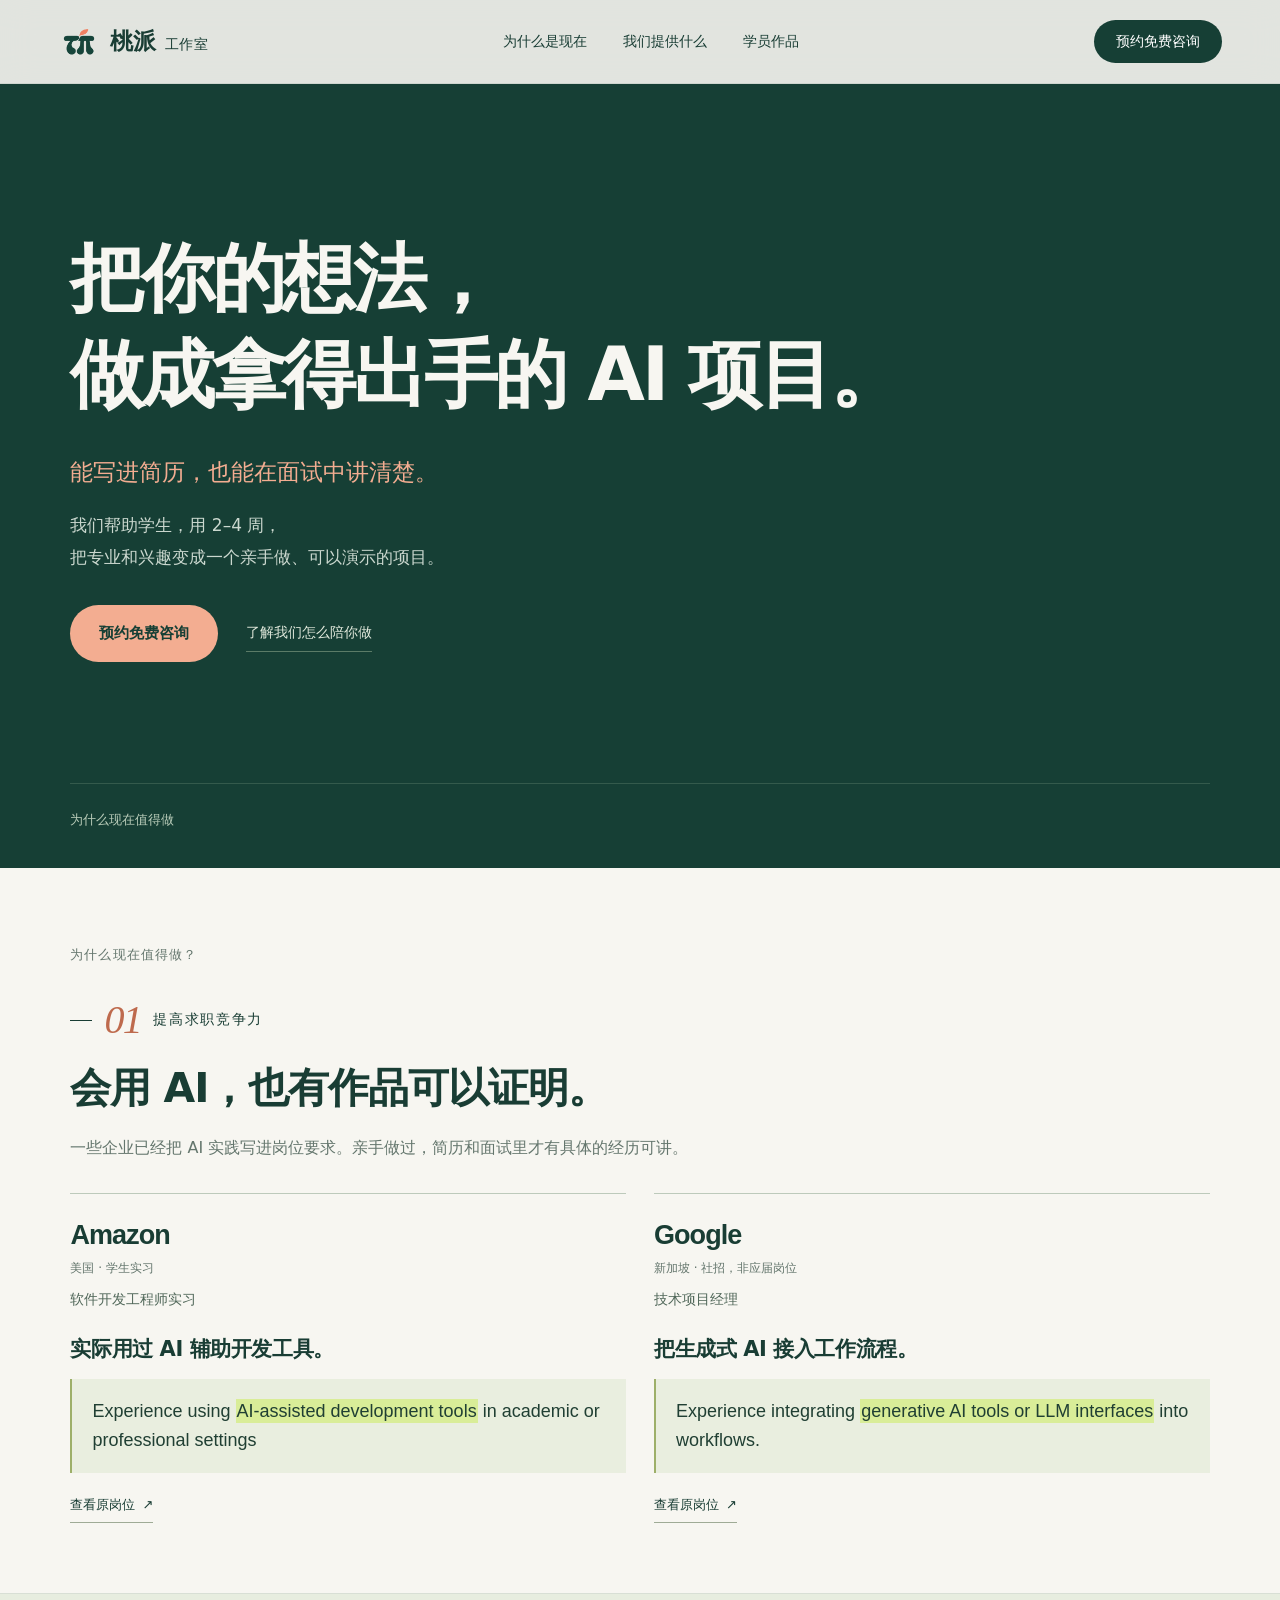
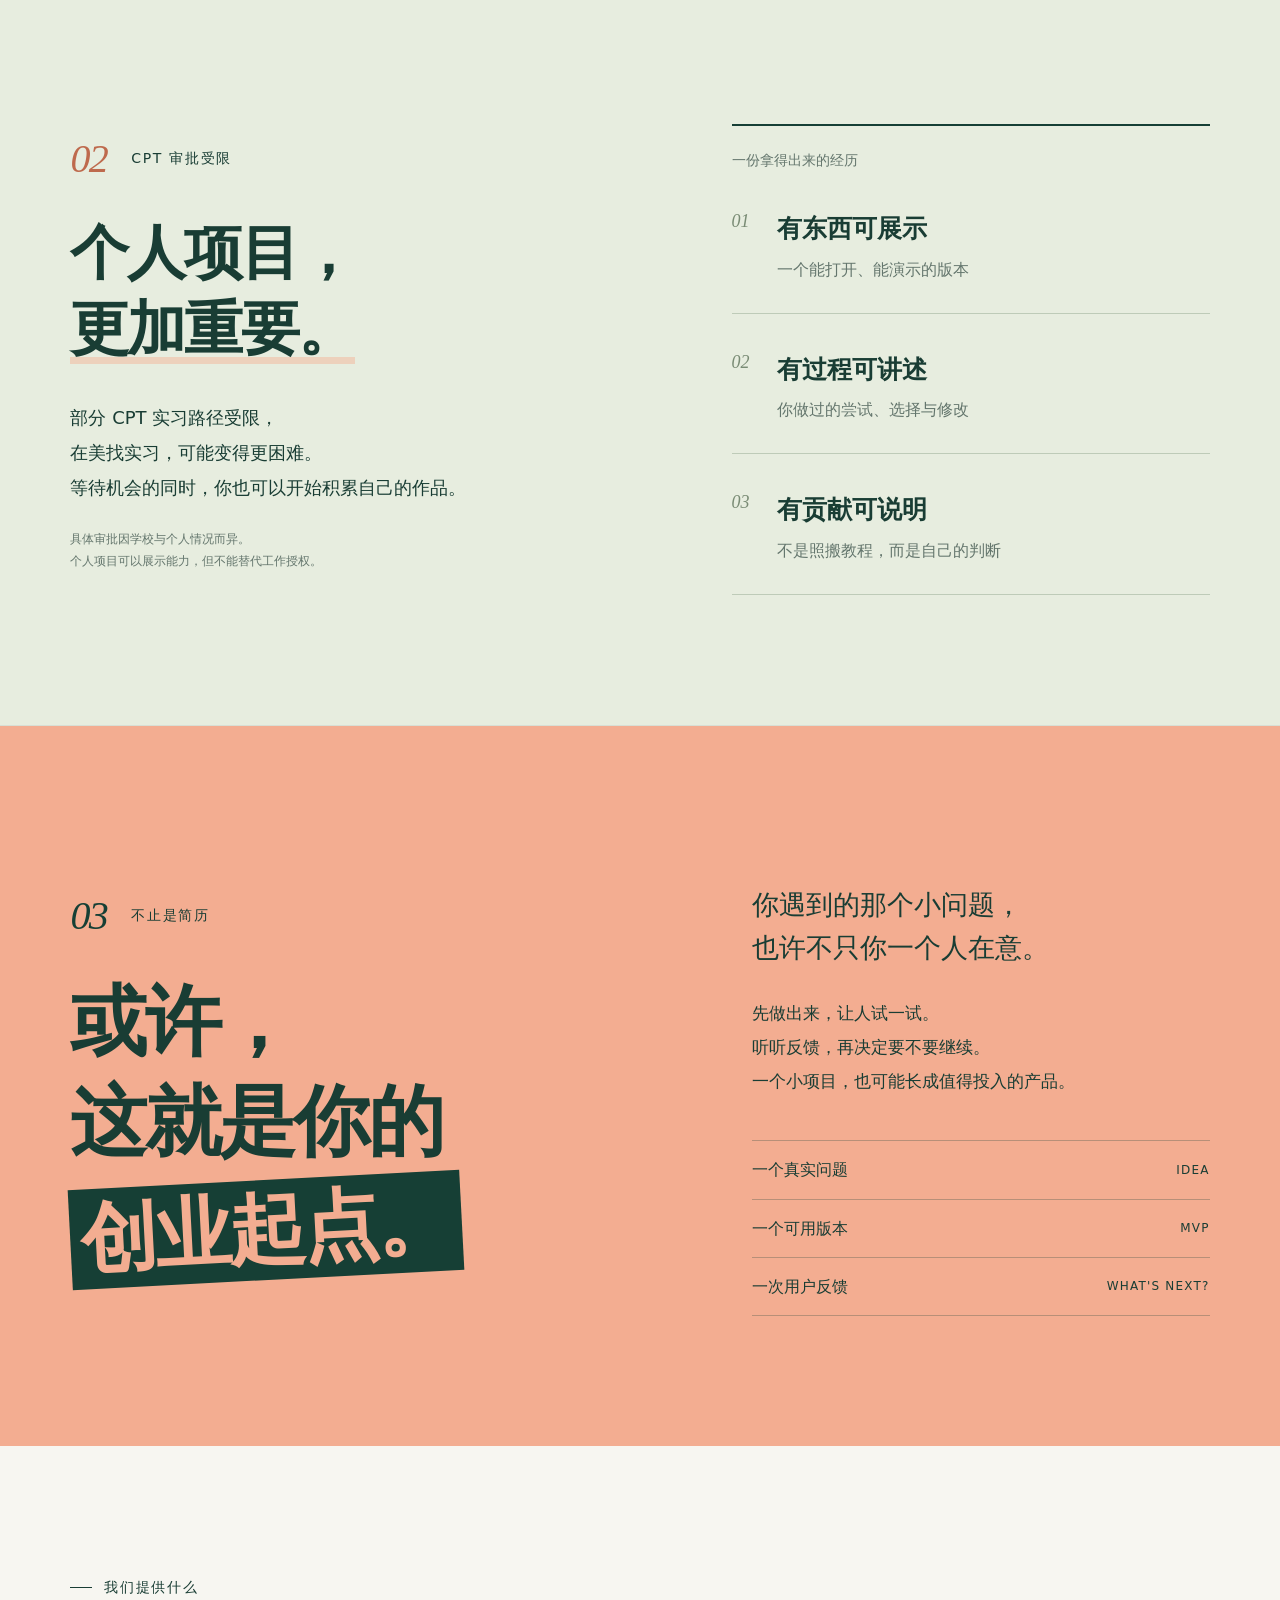
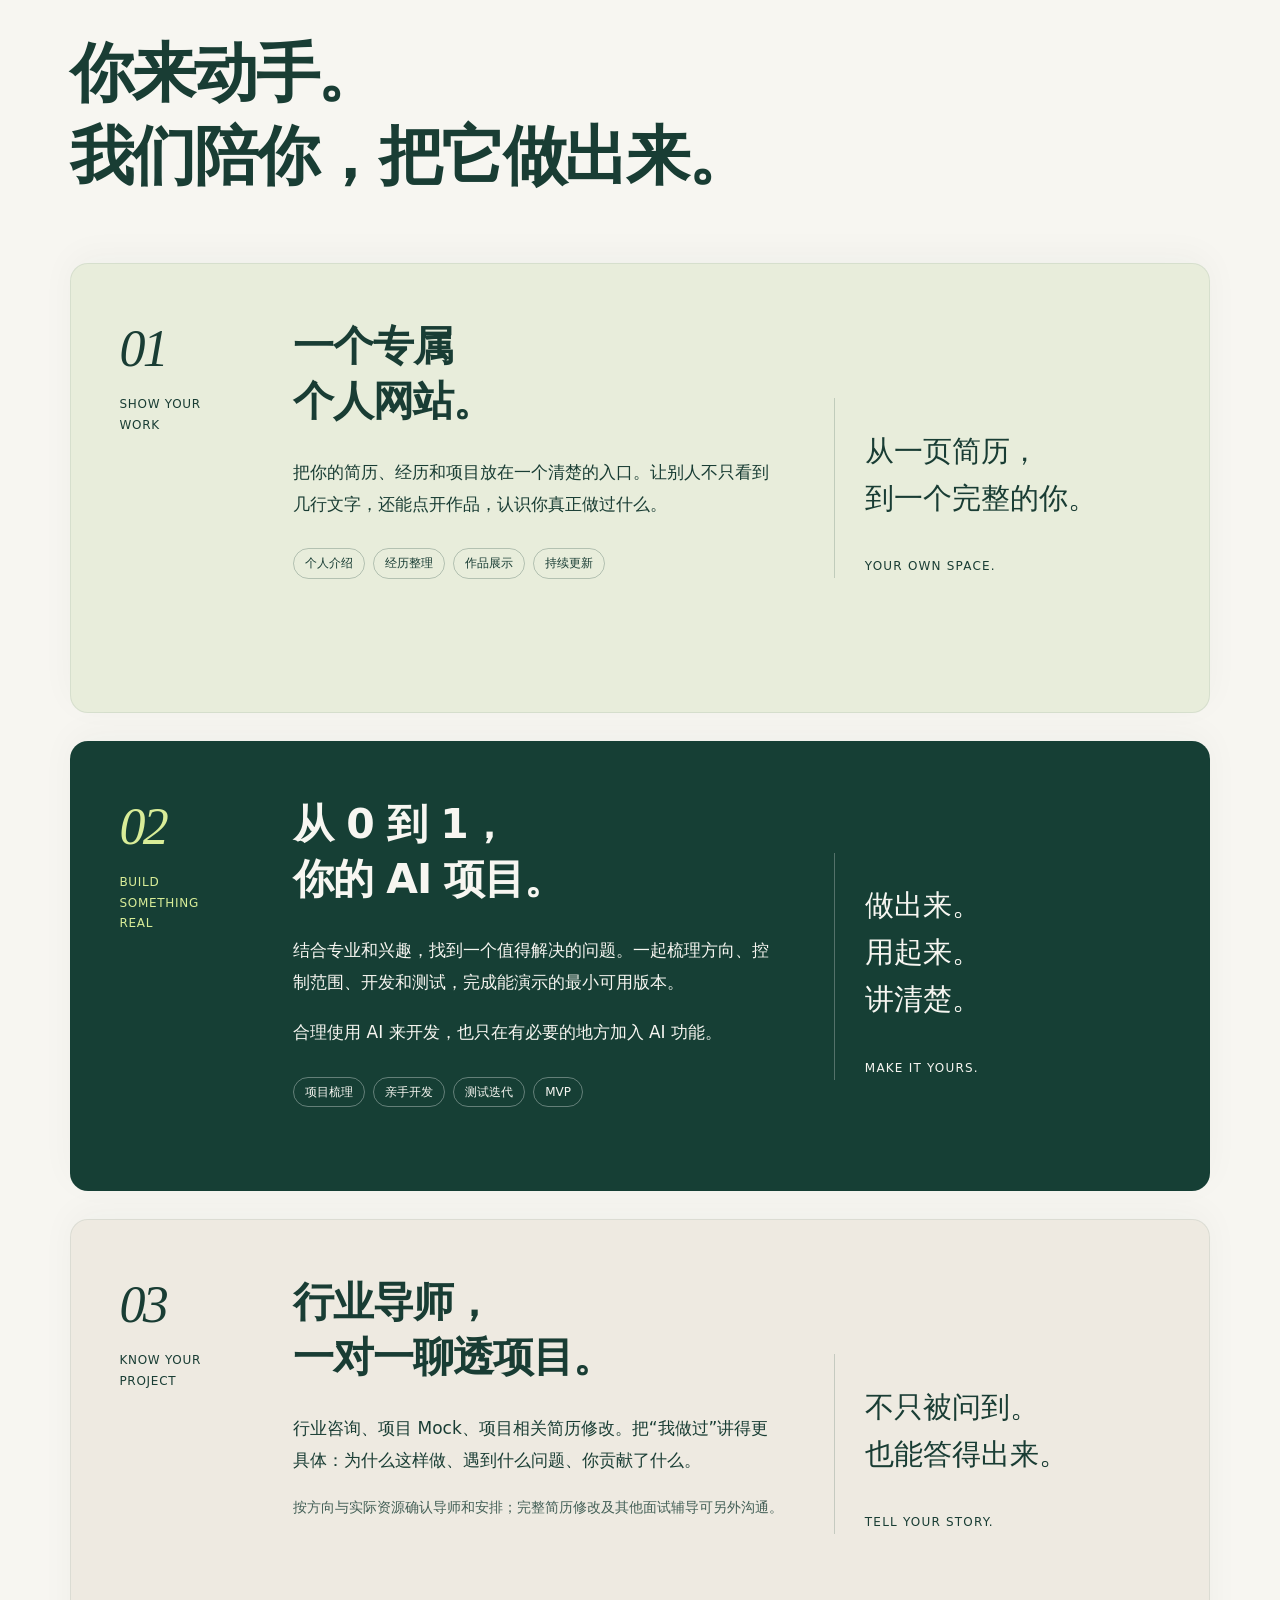
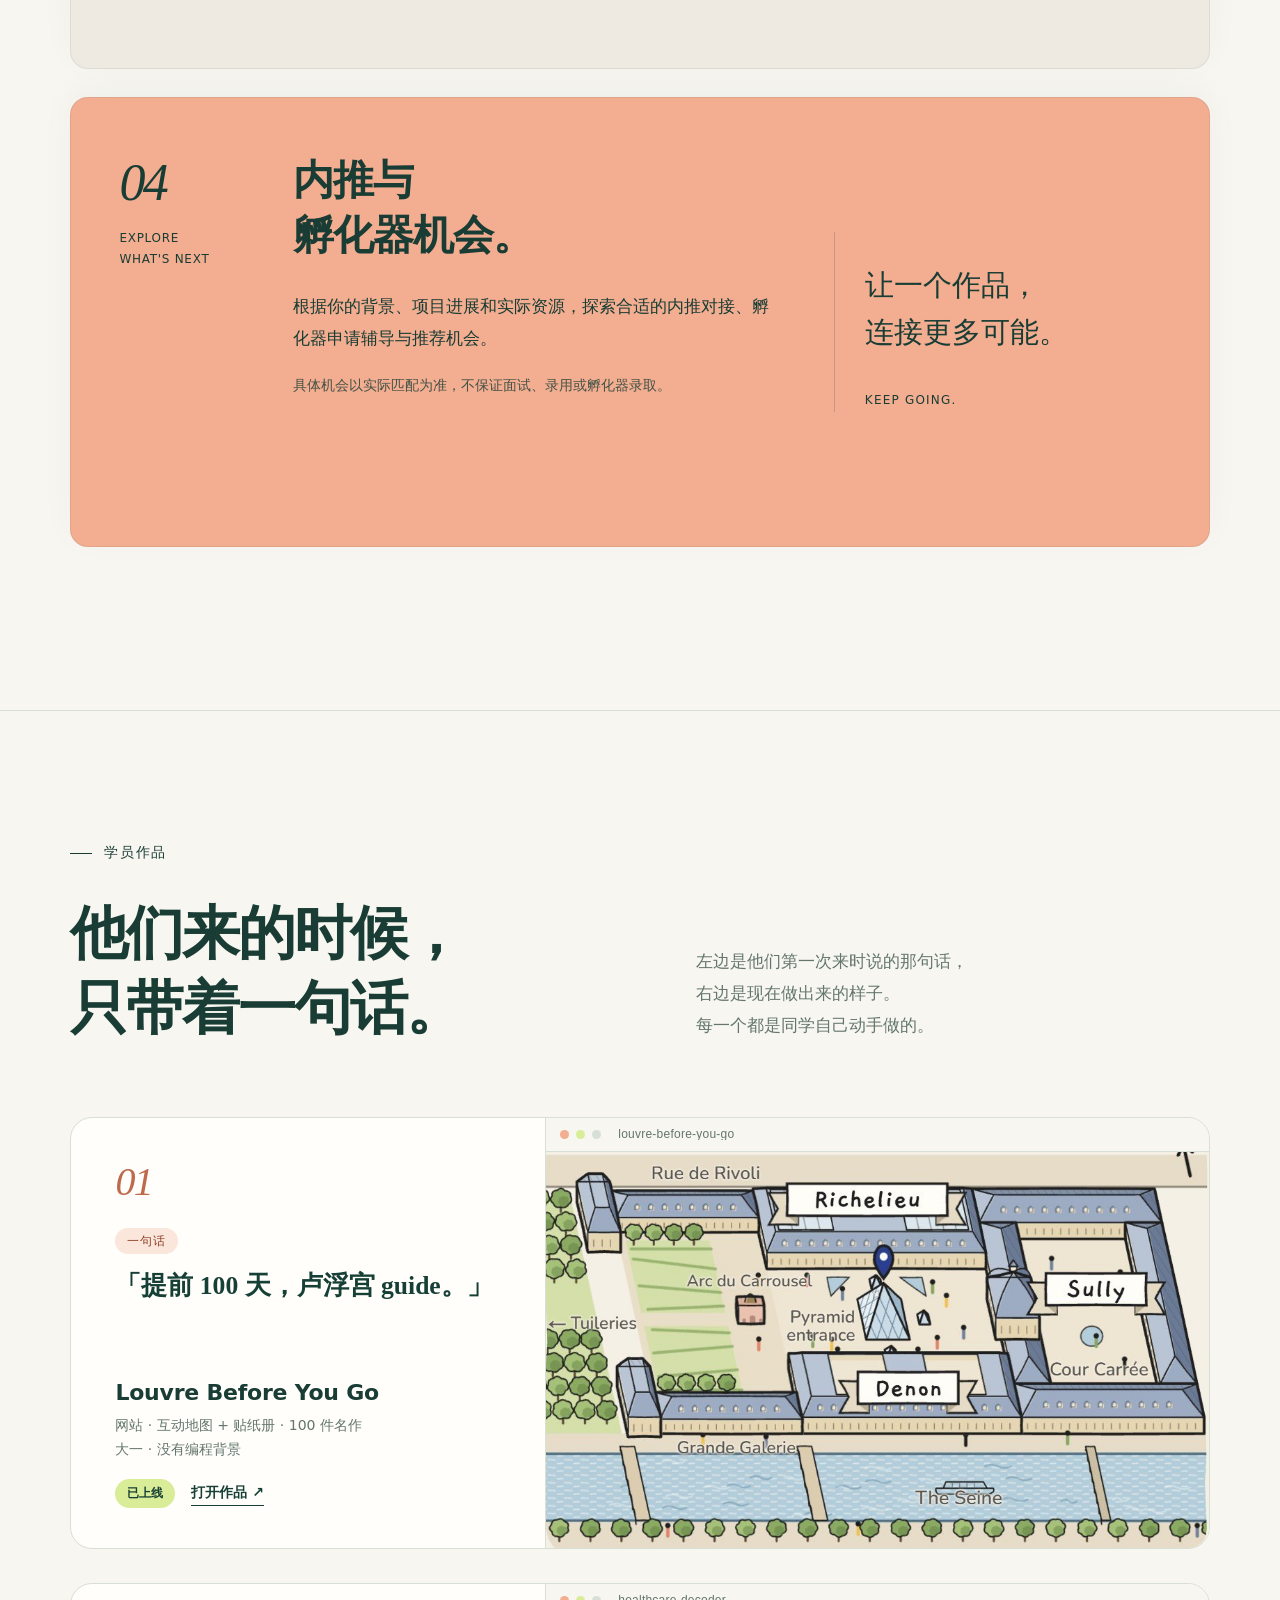
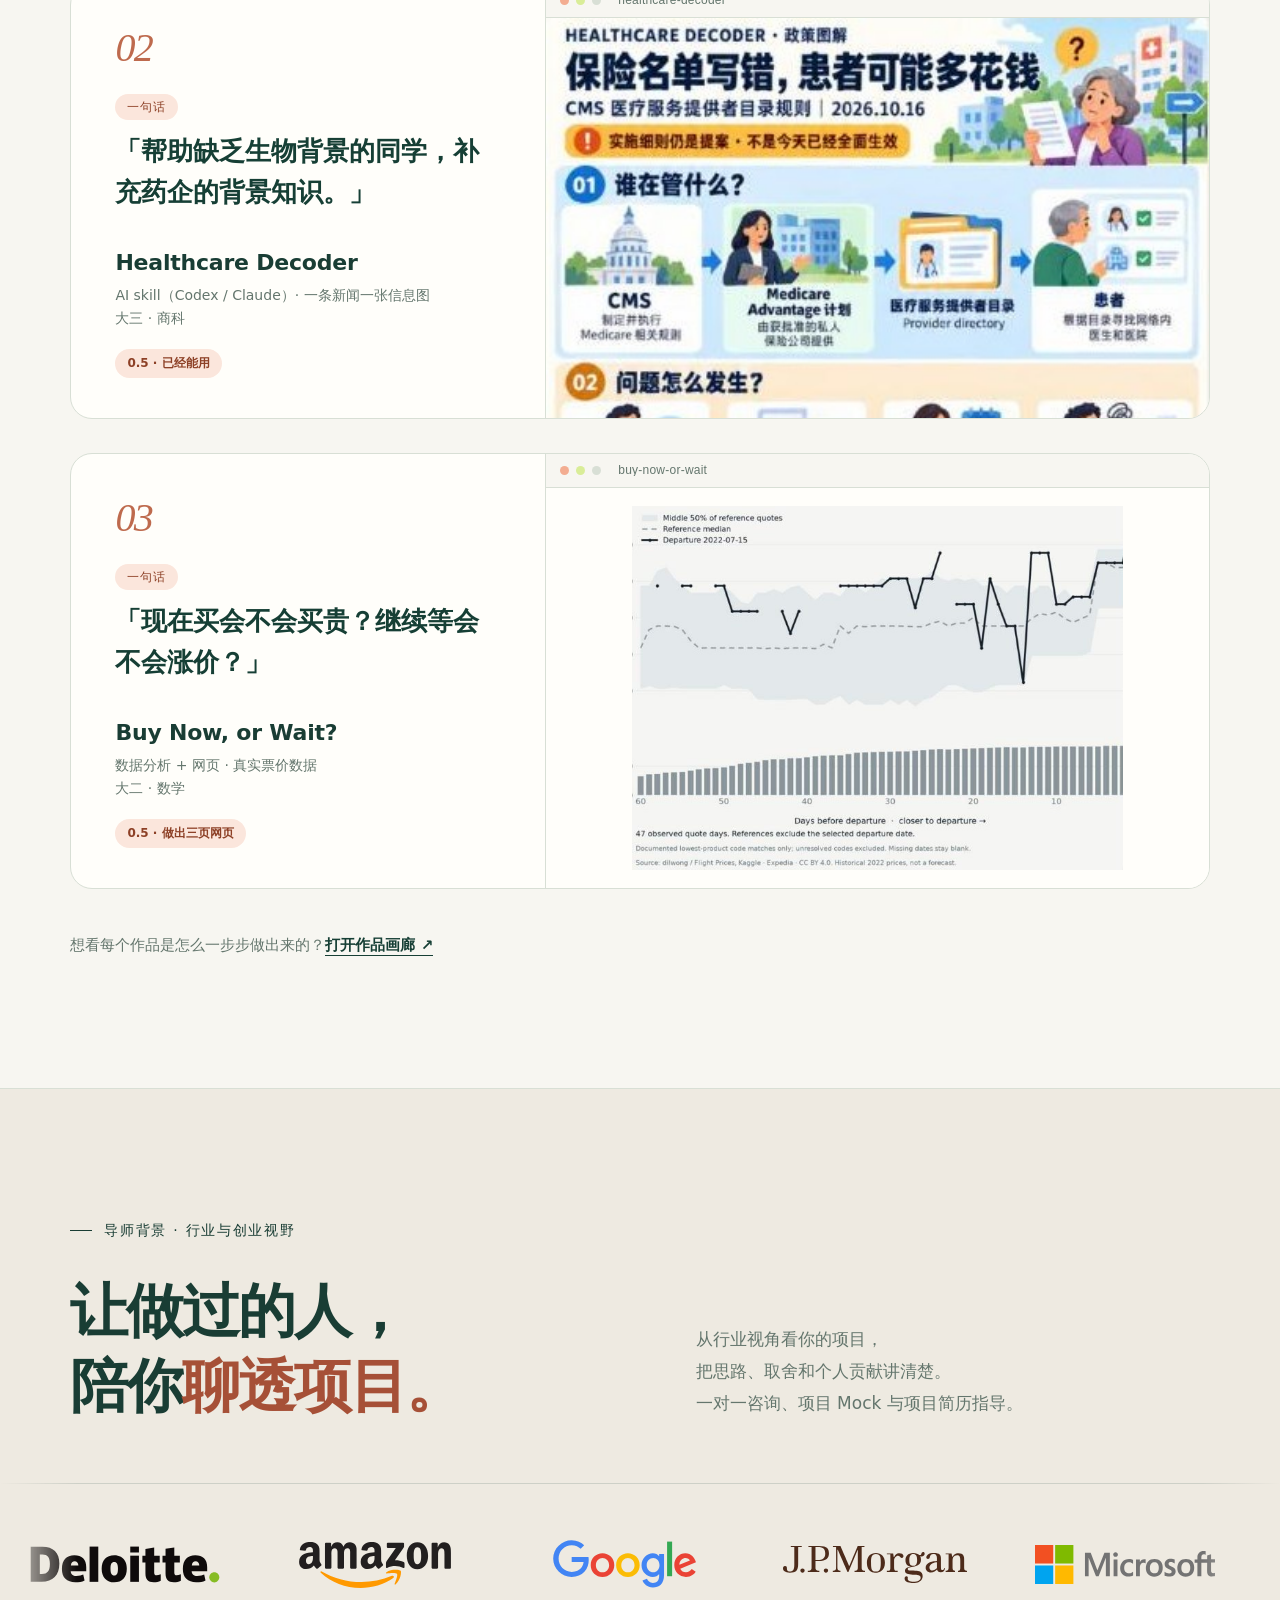
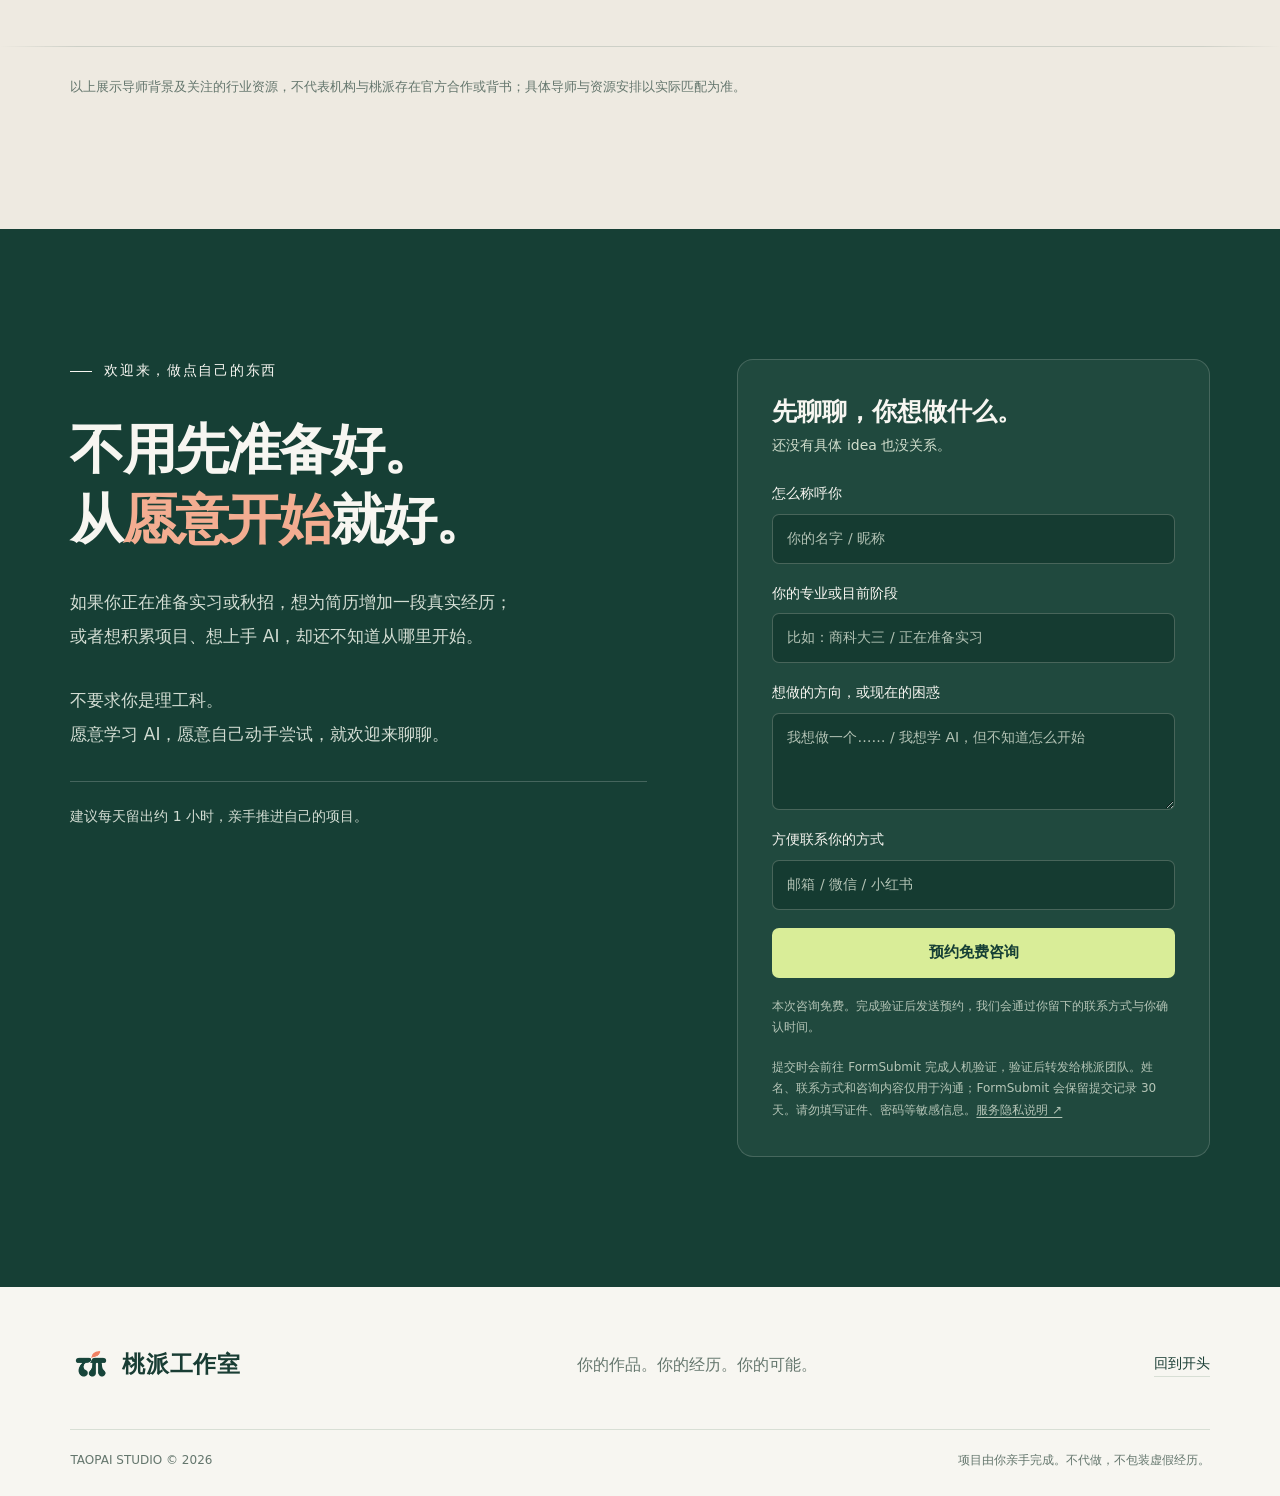
==== commit be7288bb: "Add author background to the Buy Now, or Wait? card" ====
--- a/index.html
+++ b/index.html
@@ -25,7 +25,7 @@
 <ol class="works-list">
 <li class="work-card reveal"><div class="work-text"><span class="work-number">01</span><span class="work-label">一句话</span><p class="work-quote">「提前 100 天，卢浮宫 guide。」</p><div class="work-meta"><h3>Louvre Before You Go</h3><p>网站 · 互动地图 + 贴纸册 · 100 件名作</p><p>大一 · 没有编程背景</p><div class="work-foot"><span class="work-status">已上线</span><a class="work-open" href="https://leslylou0457.github.io/louvre-before-you-go/" target="_blank" rel="noopener noreferrer">打开作品 <span aria-hidden="true">↗</span></a></div></div></div><figure class="work-shot"><div class="work-shot-bar" aria-hidden="true"><i></i><i></i><i></i><span>louvre-before-you-go</span></div><img src="./images/case-louvre.jpg" alt="Louvre Before You Go 的手绘卢浮宫三翼地图" width="954" height="569" loading="lazy"></figure></li>
 <li class="work-card reveal"><div class="work-text"><span class="work-number">02</span><span class="work-label">一句话</span><p class="work-quote">「帮助缺乏生物背景的同学，补充药企的背景知识。」</p><div class="work-meta"><h3>Healthcare Decoder</h3><p>AI skill（Codex / Claude）· 一条新闻一张信息图</p><p>大三 · 商科</p><div class="work-foot"><span class="work-status is-progress">0.5 · 已经能用</span></div></div></div><figure class="work-shot"><div class="work-shot-bar" aria-hidden="true"><i></i><i></i><i></i><span>healthcare-decoder</span></div><img src="./images/case-healthcare-decoder.jpg" alt="Healthcare Decoder 生成的政策图解：保险名单写错，患者可能多花钱" width="422" height="630" loading="lazy"></figure></li>
-<li class="work-card reveal"><div class="work-text"><span class="work-number">03</span><span class="work-label">一句话</span><p class="work-quote">「现在买会不会买贵？继续等会不会涨价？」</p><div class="work-meta"><h3>Buy Now, or Wait?</h3><p>数据分析 + 网页 · 真实票价数据</p><div class="work-foot"><span class="work-status is-progress">0.5 · 做出三页网页</span></div></div></div><figure class="work-shot is-contain"><div class="work-shot-bar" aria-hidden="true"><i></i><i></i><i></i><span>buy-now-or-wait</span></div><img src="./images/case-buy-now-or-wait.jpg" alt="Buy Now, or Wait? 的票价走势图：JFK 到 LAX 的历史报价" width="714" height="530" loading="lazy"></figure></li>
+<li class="work-card reveal"><div class="work-text"><span class="work-number">03</span><span class="work-label">一句话</span><p class="work-quote">「现在买会不会买贵？继续等会不会涨价？」</p><div class="work-meta"><h3>Buy Now, or Wait?</h3><p>数据分析 + 网页 · 真实票价数据</p><p>大二 · 数学</p><div class="work-foot"><span class="work-status is-progress">0.5 · 做出三页网页</span></div></div></div><figure class="work-shot is-contain"><div class="work-shot-bar" aria-hidden="true"><i></i><i></i><i></i><span>buy-now-or-wait</span></div><img src="./images/case-buy-now-or-wait.jpg" alt="Buy Now, or Wait? 的票价走势图：JFK 到 LAX 的历史报价" width="714" height="530" loading="lazy"></figure></li>
 </ol>
 <p class="works-more reveal">想看每个作品是怎么一步步做出来的？<a href="https://claude.ai/artifact/5TrR2cSNAchysV5ZgvzxL8" target="_blank" rel="noopener noreferrer">打开作品画廊 <span aria-hidden="true">↗</span></a></p></div></section>
 <section class="section mentor-section" id="mentors" aria-labelledby="mentor-title"><div class="wrap"><div class="mentor-heading reveal"><div><p class="eyebrow">导师背景 · 行业与创业视野</p><h2 id="mentor-title">让做过的人，<br>陪你<span class="mentor-accent">聊透项目。</span></h2></div><p class="mentor-intro">从行业视角看你的项目，<br>把思路、取舍和个人贡献讲清楚。<br>一对一咨询、项目 Mock 与项目简历指导。</p></div></div><div class="mentor-marquee" tabindex="0" role="region" aria-label="导师背景与关注的行业创业生态横向展示"><div class="mentor-track"><ul class="mentor-companies" aria-label="导师任职背景与生态关注，具体关系见下方说明"><li class="logo-item"><img class="logo-img" src="./images/logos/deloitte.svg" alt="Deloitte" width="191" height="37" decoding="async"></li><li class="logo-item"><img class="logo-img" src="./images/logos/amazon.svg" alt="Amazon" width="152" height="46" decoding="async"></li><li class="logo-item"><img class="logo-img" src="./images/logos/google.svg" alt="Google" width="144" height="49" decoding="async"></li><li class="logo-item"><img class="logo-img" src="./images/logos/jpmorgan.svg" alt="J.P. Morgan" width="184" height="38" decoding="async"></li><li class="logo-item"><img class="logo-img" src="./images/logos/microsoft.svg" alt="Microsoft" width="181" height="39" decoding="async"></li><li class="logo-item"><img class="logo-img" src="./images/logos/goldman-sachs.svg" alt="Goldman Sachs" width="52" height="52" decoding="async"></li><li class="logo-item"><img class="logo-img" src="./images/logos/apple.svg" alt="Apple" width="38" height="46" decoding="async"></li><li class="logo-item"><img class="logo-img" src="./images/logos/morgan-stanley.svg" alt="Morgan Stanley" width="192" height="48" decoding="async"></li><li class="logo-item"><img class="logo-img" src="./images/logos/nvidia.svg" alt="NVIDIA" width="190" height="35" decoding="async"></li><li class="logo-item"><img class="logo-img" src="./images/logos/barclays.svg" alt="Barclays" width="190" height="31" decoding="async"></li><li class="logo-item"><img class="logo-img" src="./images/logos/netflix.svg" alt="Netflix" width="160" height="43" decoding="async"></li><li class="logo-item"><img class="logo-img" src="./images/logos/bank-of-america.svg" alt="Bank of America" width="194" height="20" decoding="async"></li><li class="logo-item"><img class="logo-img" src="./images/logos/openai.svg" alt="OpenAI" width="160" height="43" decoding="async"></li><li class="logo-item"><img class="logo-img" src="./images/logos/capital-one.svg" alt="Capital One" width="139" height="50" decoding="async"></li><li class="logo-item"><img class="logo-img" src="./images/logos/salesforce.svg" alt="Salesforce" width="74" height="52" decoding="async"></li><li class="logo-item"><img class="logo-img" src="./images/logos/citi.svg" alt="Citi" width="80" height="52" decoding="async"></li><li class="logo-item"><img class="logo-img" src="./images/logos/tesla.svg" alt="Tesla" width="190" height="25" decoding="async"></li><li class="logo-item"><img class="logo-img" src="./images/logos/wells-fargo.svg" alt="Wells Fargo" width="52" height="52" decoding="async"></li><li class="logo-item ecosystem-company"><img class="logo-img" src="./images/logos/meta.svg" alt="Meta" width="186" height="38" decoding="async"></li><li class="logo-item ecosystem-company ecosystem-yc"><img class="logo-img" src="./images/logos/y-combinator.svg" alt="Y Combinator" width="52" height="52" decoding="async"></li><li class="logo-item ecosystem-company"><img class="logo-img" src="./images/logos/a16z.svg" alt="a16z" width="174" height="40" decoding="async"></li></ul></div></div><div class="wrap mentor-bottom"><p class="mentor-disclaimer">以上展示导师背景及关注的行业资源，不代表机构与桃派存在官方合作或背书；具体导师与资源安排以实际匹配为准。</p></div></section>
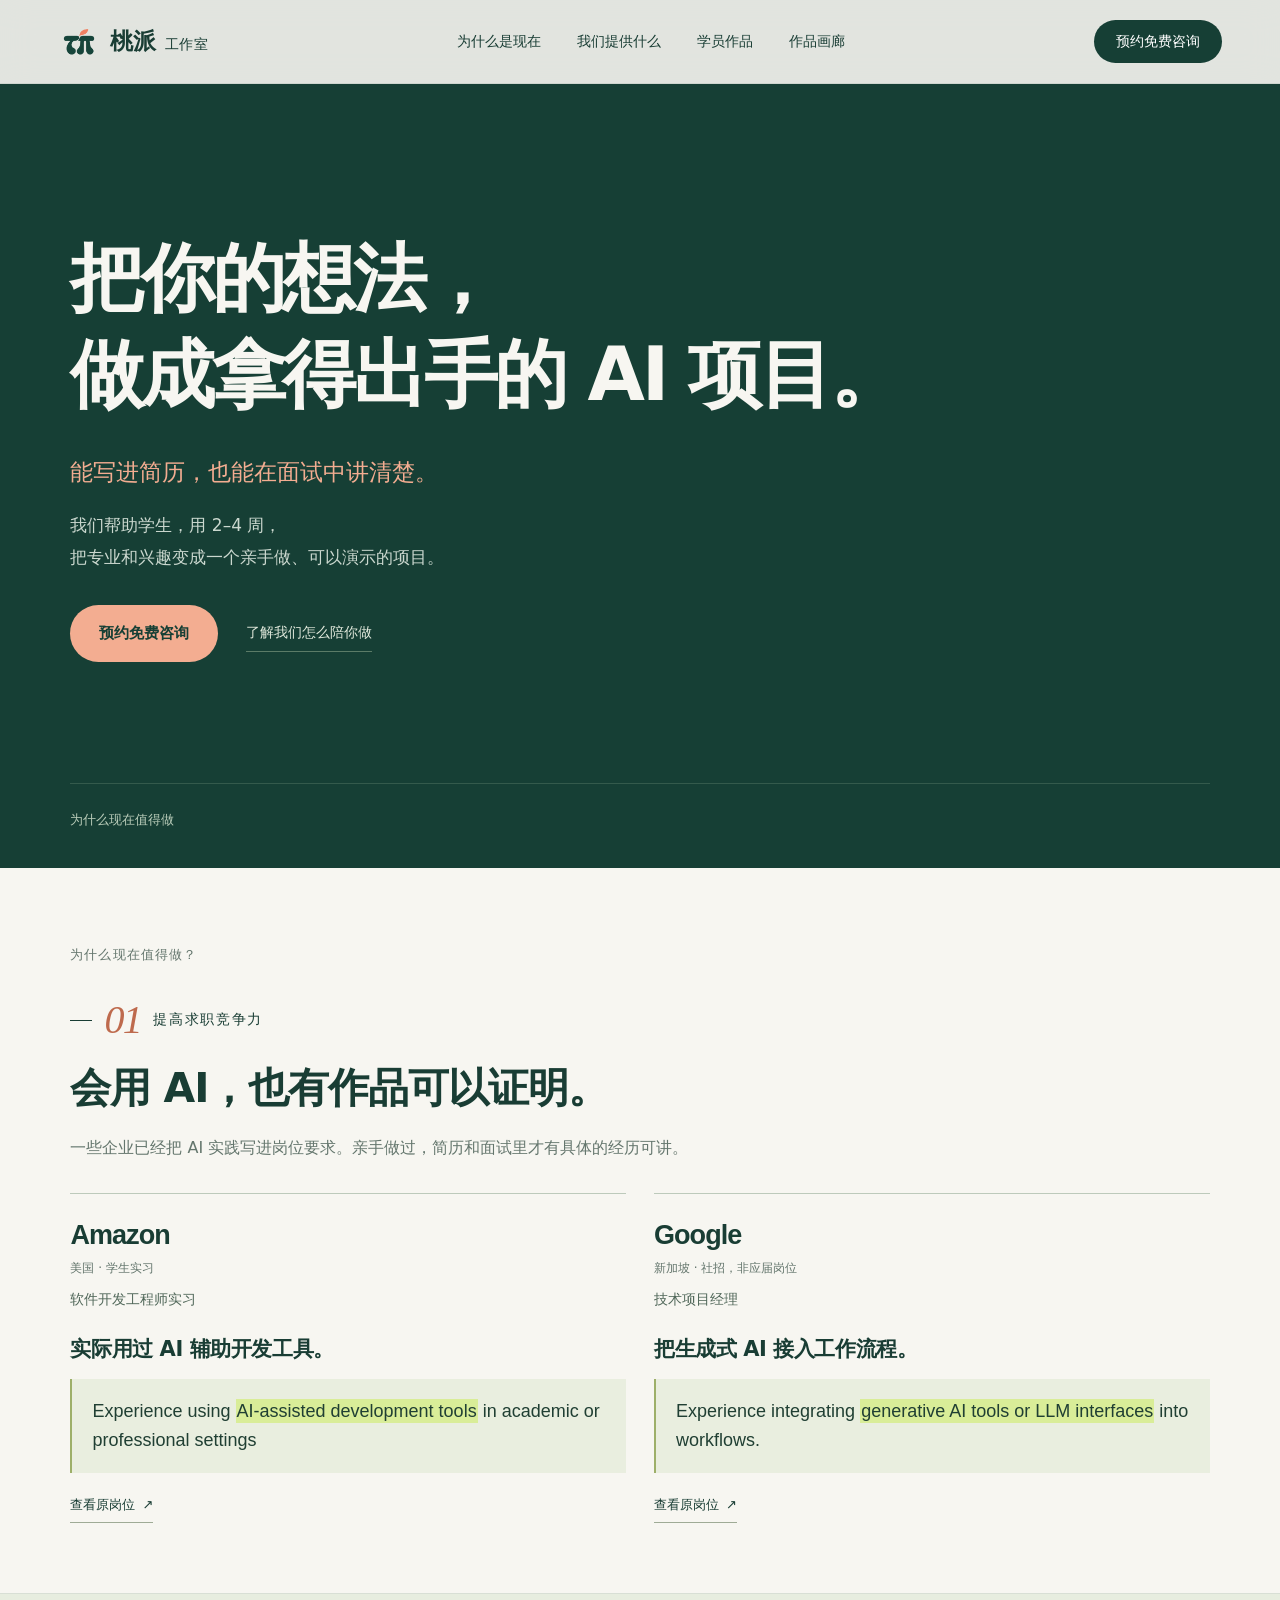
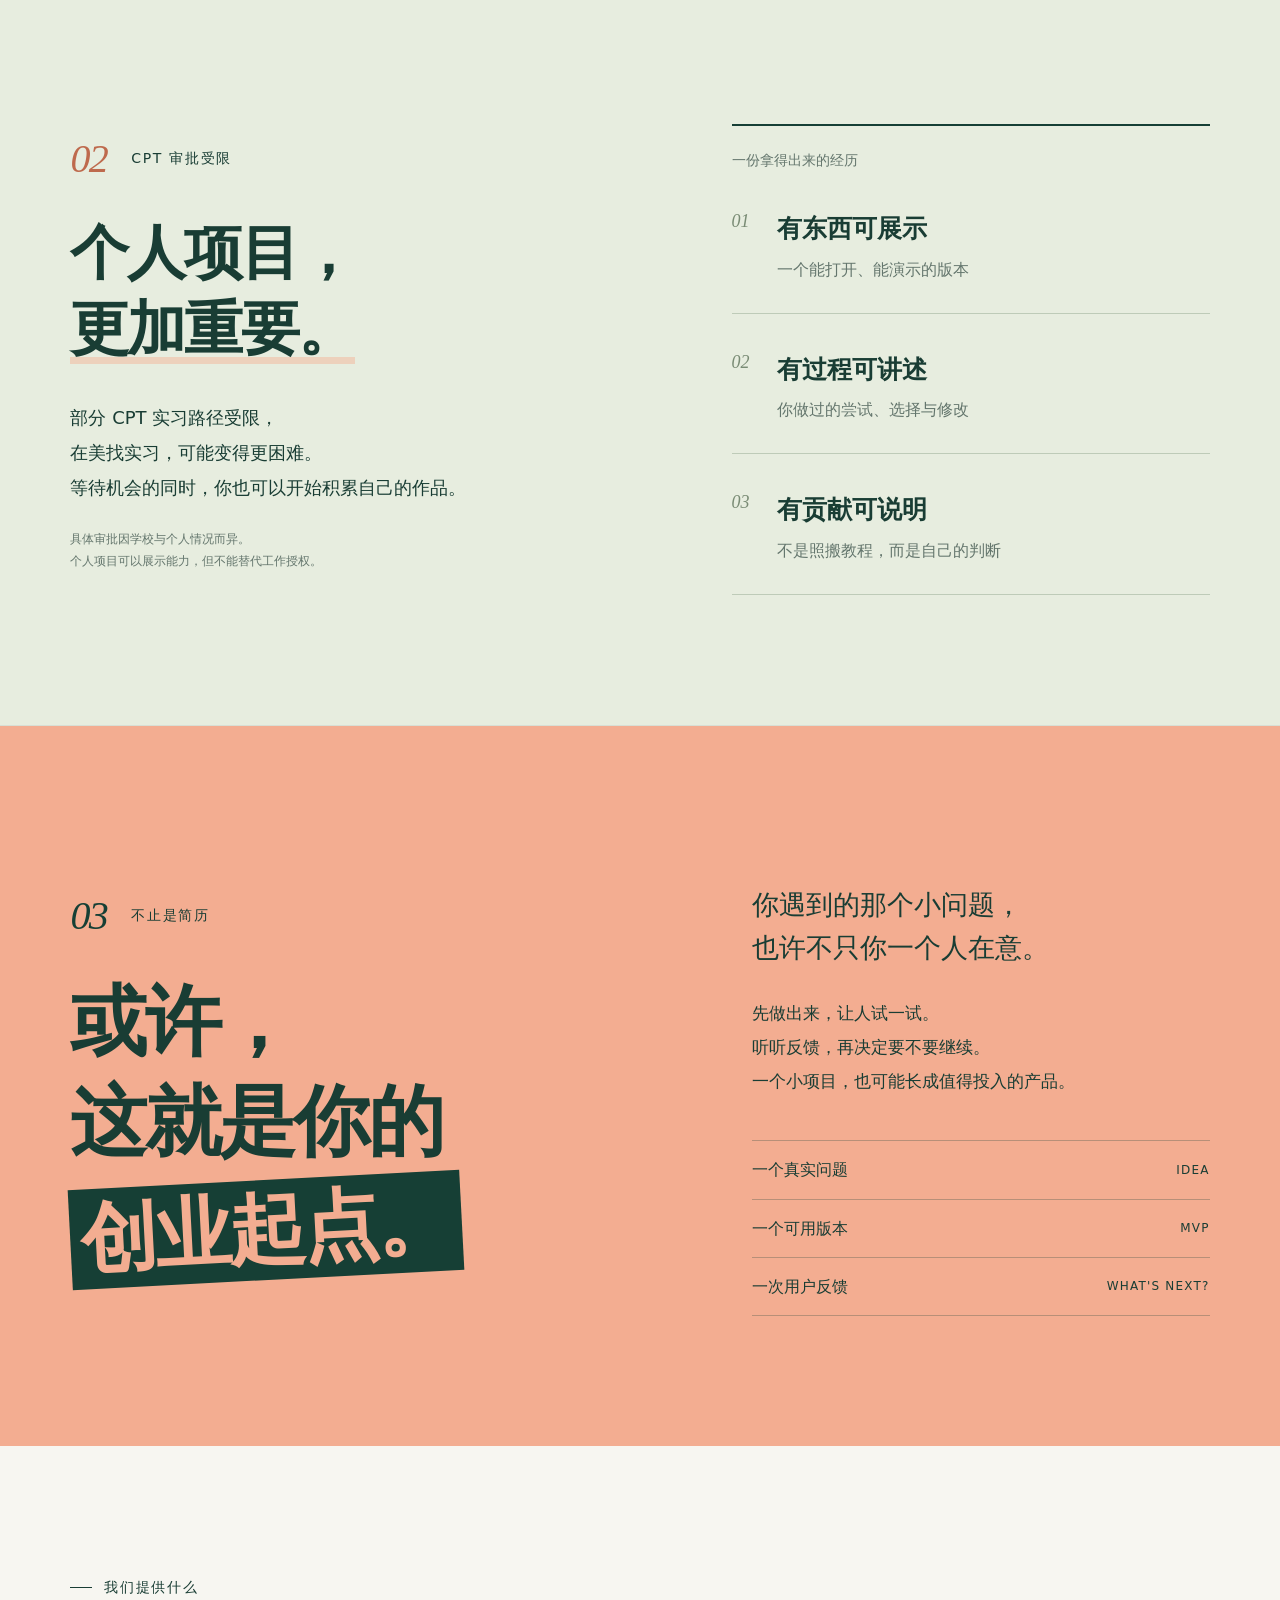
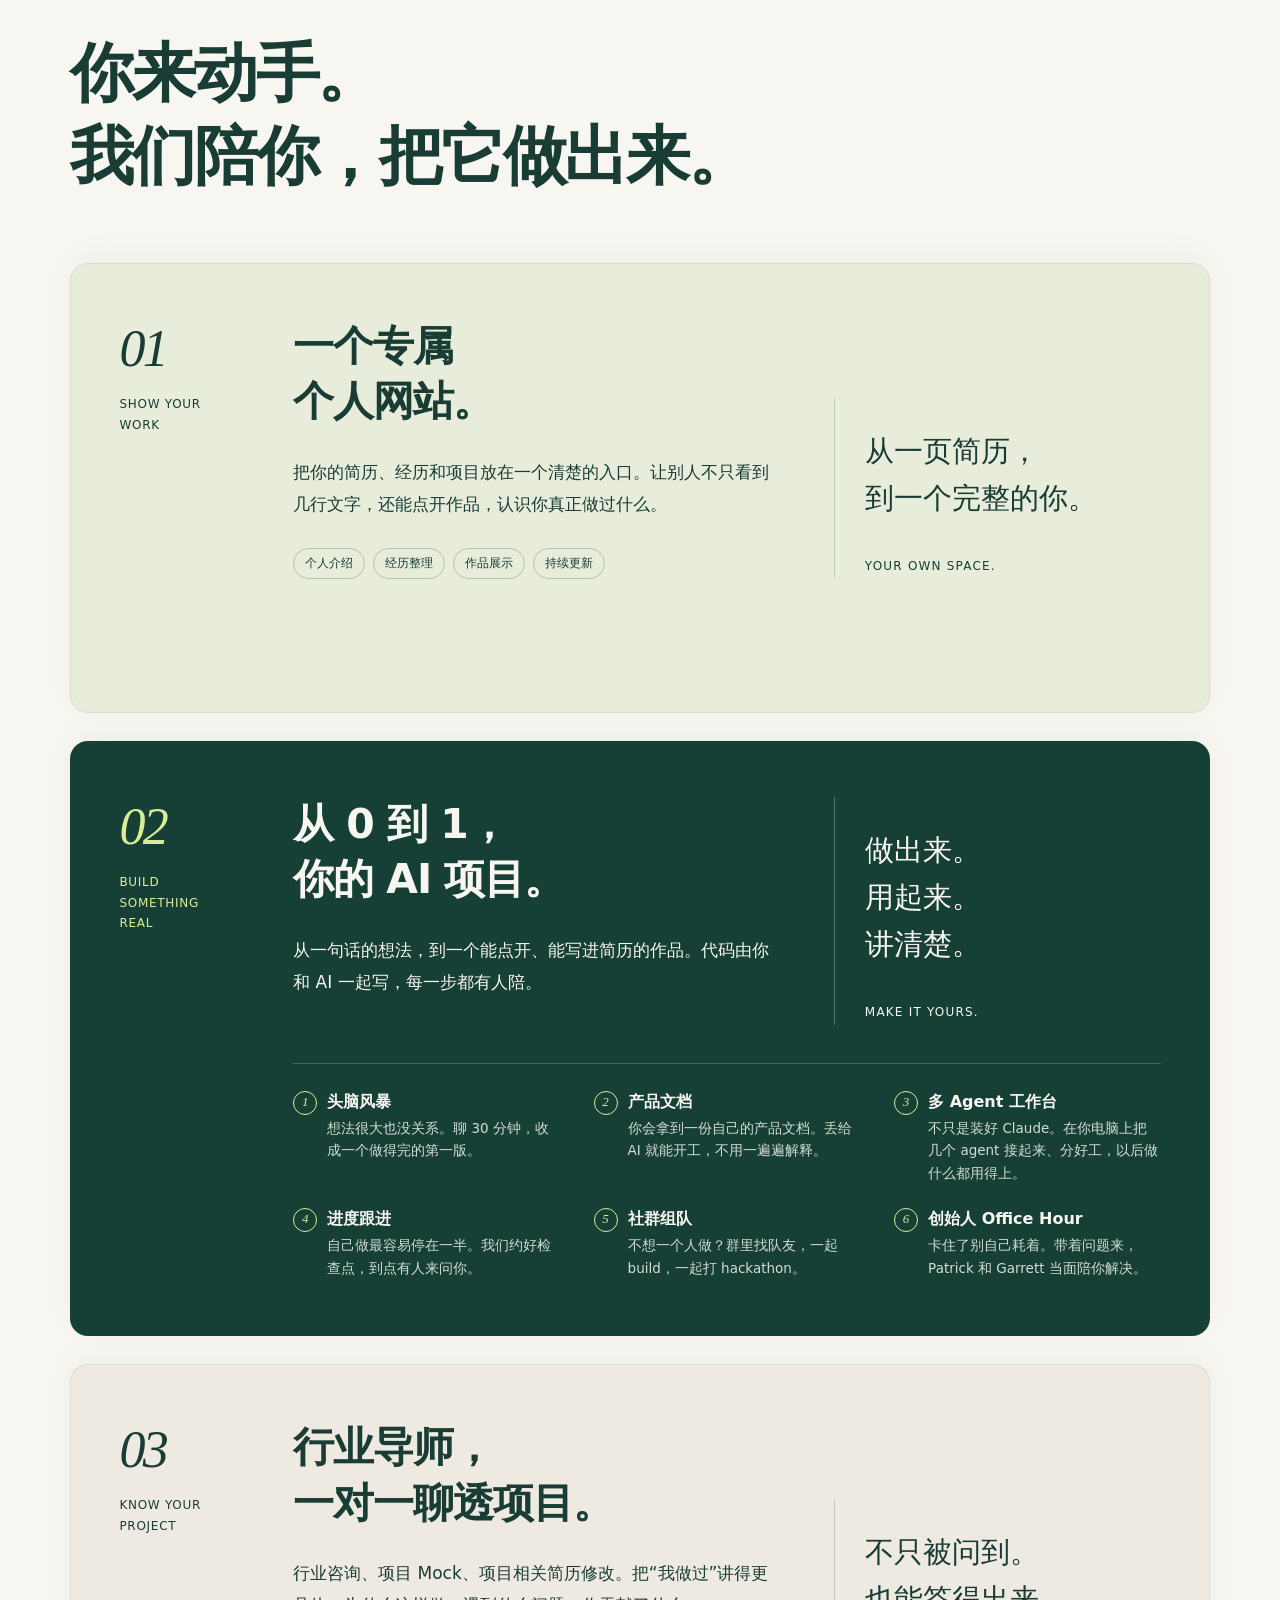
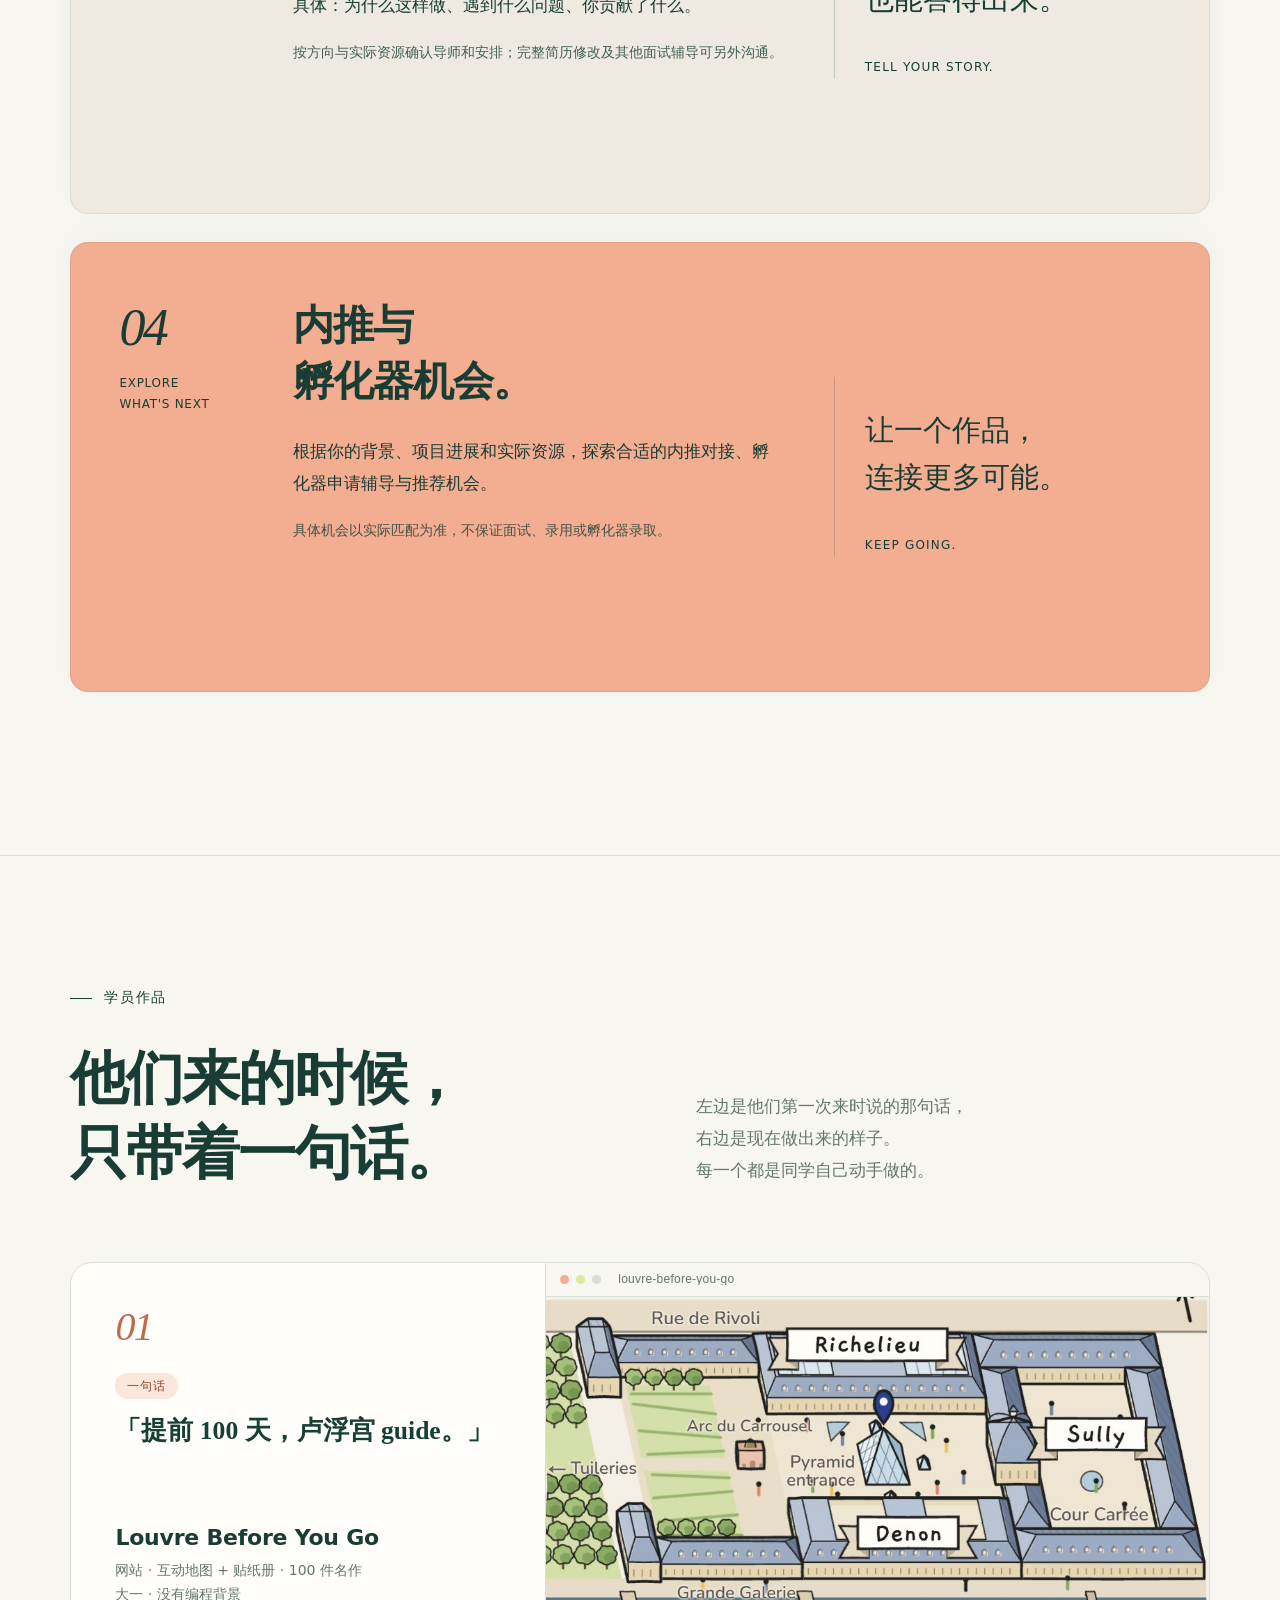
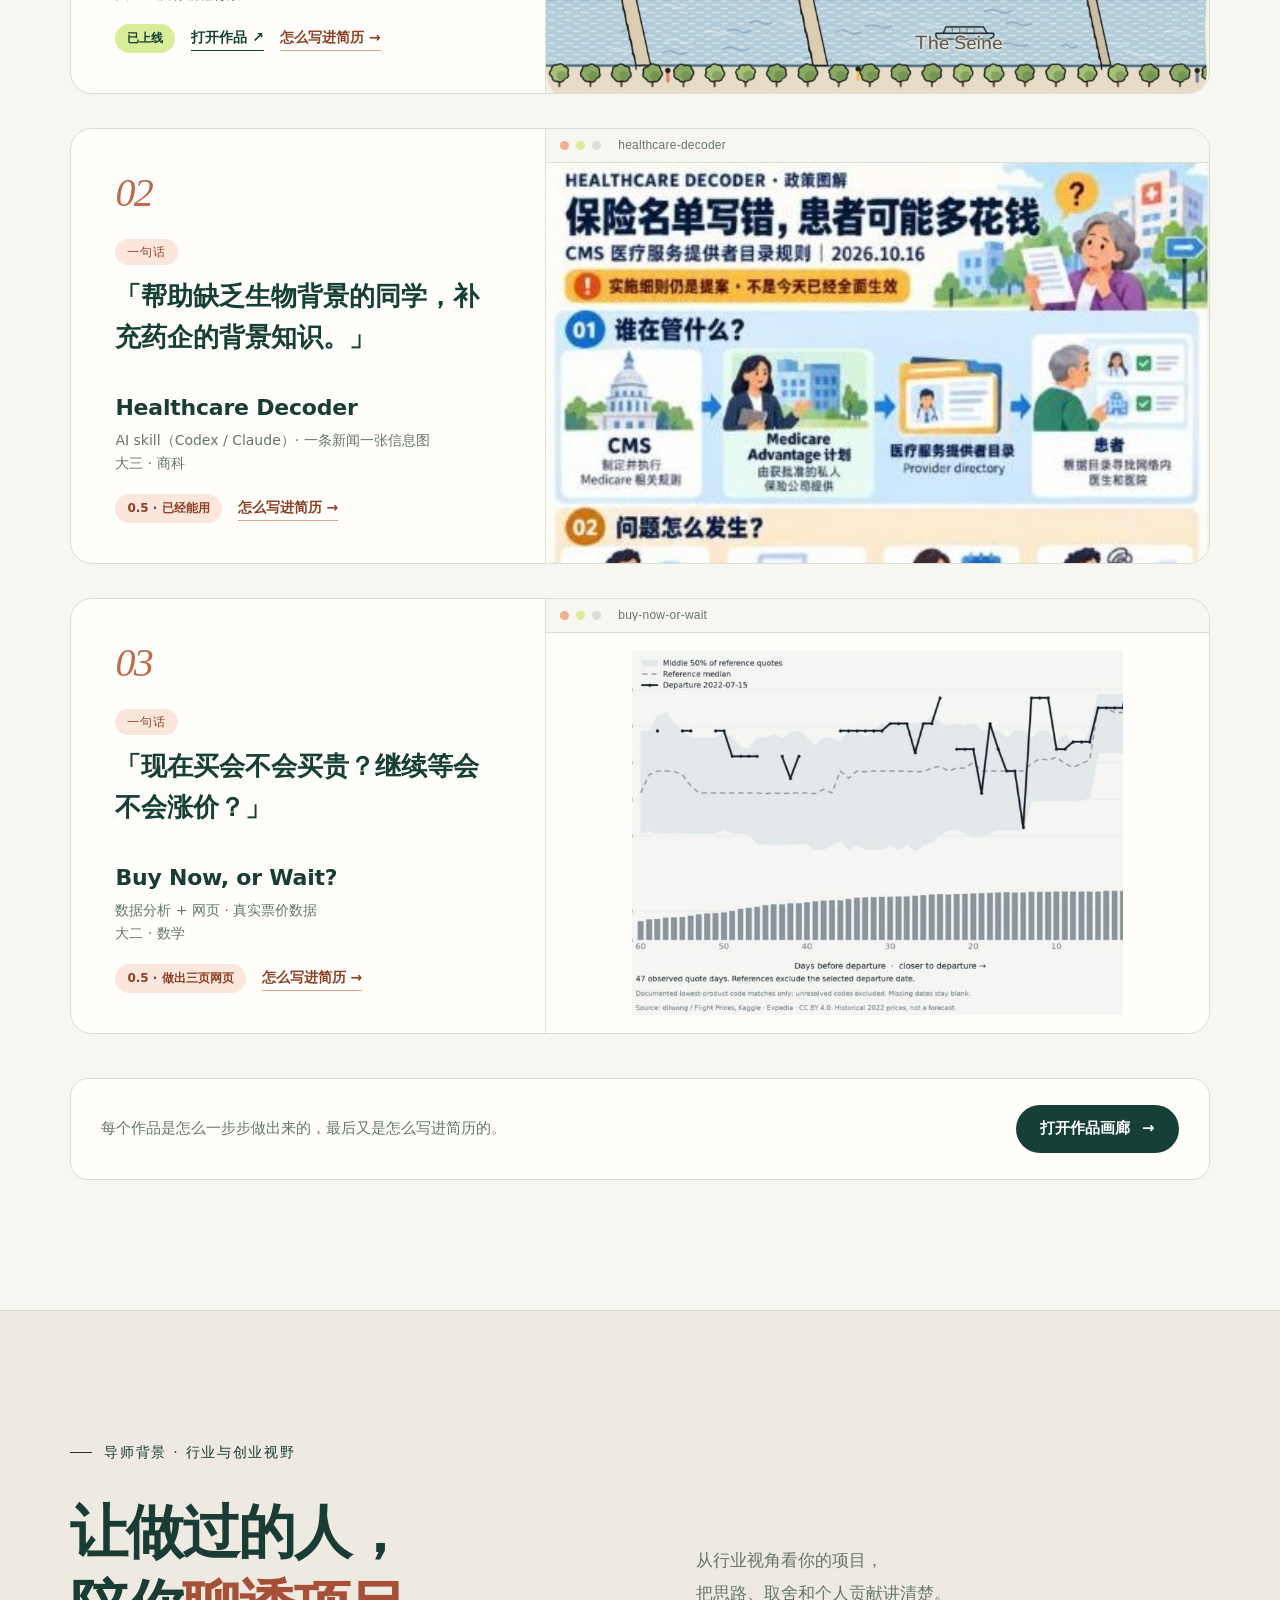
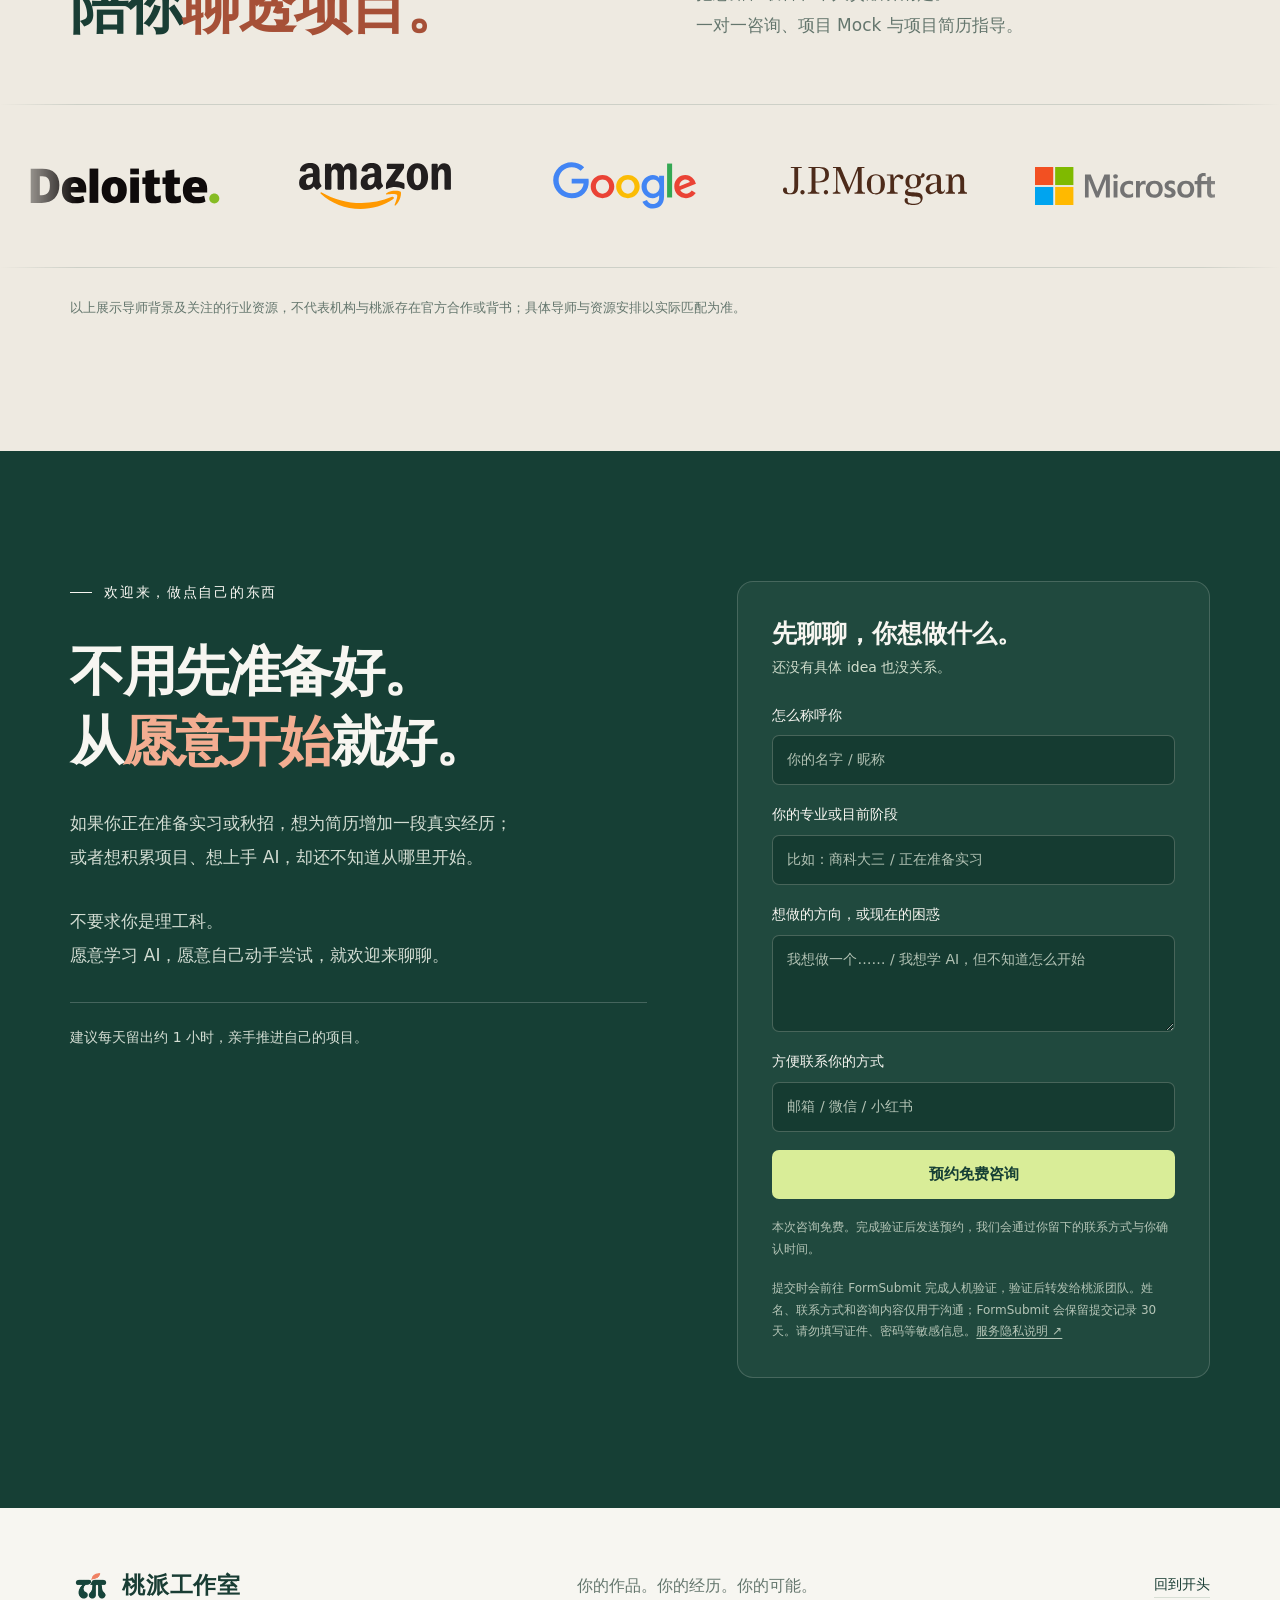
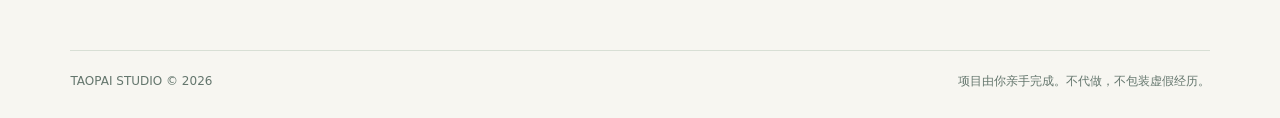
==== commit e4edbb6d: "Add on-site gallery sub-page with resume entries; expand 0-to-1 service card" ====
--- a/index.html
+++ b/index.html
@@ -1,10 +1,10 @@
 <!doctype html>
 <html lang="zh-CN">
-<head><meta charset="utf-8"><meta name="viewport" content="width=device-width, initial-scale=1"><title>桃派工作室｜你的第一个，拿得出手的 AI 项目</title><meta name="description" content="2-4 周，帮助学生做出一个能写进简历、也能在面试中讲清楚的 AI 项目。个人网站、MVP 实践、行业导师与项目表达。"><link rel="icon" type="image/png" href="./images/taopai-logo.png"><link rel="stylesheet" href="./style.css?v=logos-more-20261025"><link rel="stylesheet" href="./hero-simple.css"><link rel="stylesheet" href="./hiring-evidence.css">
-<link rel="stylesheet" href="./cases.css?v=20261114"></head>
+<head><meta charset="utf-8"><meta name="viewport" content="width=device-width, initial-scale=1"><title>桃派工作室｜你的第一个，拿得出手的 AI 项目</title><meta name="description" content="2-4 周，帮助学生做出一个能写进简历、也能在面试中讲清楚的 AI 项目。个人网站、MVP 实践、行业导师与项目表达。"><link rel="icon" type="image/png" href="./images/taopai-logo.png"><link rel="stylesheet" href="./style.css?v=20261126"><link rel="stylesheet" href="./hero-simple.css"><link rel="stylesheet" href="./hiring-evidence.css">
+<link rel="stylesheet" href="./cases.css?v=20261126"></head>
 <body>
 <a class="skip-link" href="#mission">跳到正文</a>
-<header class="site-header"><a class="brand" href="#top" aria-label="桃派工作室首页"><img src="./images/taopai-logo.png" alt="" width="42" height="42"><span>桃派<span class="brand-small">工作室</span></span></a><nav aria-label="主要导航"><a href="#why">为什么是现在</a><a href="#support">我们提供什么</a><a href="#works">学员作品</a></nav><a class="nav-cta" href="#join">预约免费咨询</a></header>
+<header class="site-header"><a class="brand" href="#top" aria-label="桃派工作室首页"><img src="./images/taopai-logo.png" alt="" width="42" height="42"><span>桃派<span class="brand-small">工作室</span></span></a><nav aria-label="主要导航"><a href="#why">为什么是现在</a><a href="#support">我们提供什么</a><a href="#works">学员作品</a><a href="./gallery/">作品画廊</a></nav><a class="nav-cta" href="#join">预约免费咨询</a></header>
 <main>
 <section class="hero hero-simple" id="top" aria-labelledby="hero-title">
 <div class="wrap" id="mission"><h1 id="hero-title"><span class="hero-thought">把你的想法，</span><span class="hero-made">做成拿得出手的 <span class="hero-keep">AI 项目。</span></span></h1><div class="hero-summary"><p class="hero-simple-promise">能写进简历，也能在面试中讲清楚。</p><p class="hero-simple-description">我们帮助学生，用 2–4 周，<br>把专业和兴趣变成一个亲手做、可以演示的项目。</p><div class="hero-simple-actions"><a class="button" href="#join">预约免费咨询</a><a class="hero-simple-link" href="#support">了解我们怎么陪你做</a></div></div></div><div class="wrap hero-next"><a href="#why">为什么现在值得做</a></div></section>
@@ -17,17 +17,17 @@
 <section class="section startup-section"><div class="wrap startup-grid"><div class="reveal"><p class="eyebrow"><span class="reason-number">03</span> 不止是简历</p><h2>或许，<br>这就是你的<br><span class="startup-word">创业起点。</span></h2></div><div class="startup-right reveal"><p>你遇到的那个小问题，<br>也许不只你一个人在意。</p><p>先做出来，让人试一试。<br>听听反馈，再决定要不要继续。<br>一个小项目，也可能长成值得投入的产品。</p><ol class="idea-path" aria-label="从想法到产品"><li><span>一个真实问题</span><small>IDEA</small></li><li><span>一个可用版本</span><small>MVP</small></li><li><span>一次用户反馈</span><small>WHAT'S NEXT?</small></li></ol></div></div></section>
 <section class="section support-section" id="support"><div class="wrap"><div class="support-heading reveal"><p class="eyebrow">我们提供什么</p><h2>你来动手。<br>我们陪你，把它做出来。</h2></div><div class="support-stack">
 <article class="service-card service-website"><div class="service-index">01<span>SHOW YOUR WORK</span></div><div class="service-content"><h3>一个专属<br>个人网站。</h3><p>把你的简历、经历和项目放在一个清楚的入口。让别人不只看到几行文字，还能点开作品，认识你真正做过什么。</p><div class="service-tags"><span>个人介绍</span><span>经历整理</span><span>作品展示</span><span>持续更新</span></div></div><div class="service-side"><p>从一页简历，<br>到一个完整的你。</p><span>YOUR OWN SPACE.</span></div></article>
-<article class="service-card service-mvp"><div class="service-index">02<span>BUILD SOMETHING REAL</span></div><div class="service-content"><h3>从 0 到 1，<br>你的 AI 项目。</h3><p>结合专业和兴趣，找到一个值得解决的问题。一起梳理方向、控制范围、开发和测试，完成能演示的最小可用版本。</p><p>合理使用 AI 来开发，也只在有必要的地方加入 AI 功能。</p><div class="service-tags"><span>项目梳理</span><span>亲手开发</span><span>测试迭代</span><span>MVP</span></div></div><div class="service-side"><p>做出来。<br>用起来。<br>讲清楚。</p><span>MAKE IT YOURS.</span></div></article>
+<article class="service-card service-mvp"><div class="service-index">02<span>BUILD SOMETHING REAL</span></div><div class="service-content"><h3>从 0 到 1，<br>你的 AI 项目。</h3><p>从一句话的想法，到一个能点开、能写进简历的作品。代码由你和 AI 一起写，每一步都有人陪。</p></div><div class="service-side"><p>做出来。<br>用起来。<br>讲清楚。</p><span>MAKE IT YOURS.</span></div><ol class="build-steps"><li><strong>头脑风暴</strong><span>想法很大也没关系。聊 30 分钟，收成一个做得完的第一版。</span></li><li><strong>产品文档</strong><span>你会拿到一份自己的产品文档。丢给 AI 就能开工，不用一遍遍解释。</span></li><li><strong>多 Agent 工作台</strong><span>不只是装好 Claude。在你电脑上把几个 agent 接起来、分好工，以后做什么都用得上。</span></li><li><strong>进度跟进</strong><span>自己做最容易停在一半。我们约好检查点，到点有人来问你。</span></li><li><strong>社群组队</strong><span>不想一个人做？群里找队友，一起 build，一起打 hackathon。</span></li><li><strong>创始人 Office Hour</strong><span>卡住了别自己耗着。带着问题来，Patrick 和 Garrett 当面陪你解决。</span></li></ol></article>
 <article class="service-card service-mentor"><div class="service-index">03<span>KNOW YOUR PROJECT</span></div><div class="service-content"><h3>行业导师，<br>一对一聊透项目。</h3><p>行业咨询、项目 Mock、项目相关简历修改。把“我做过”讲得更具体：为什么这样做、遇到什么问题、你贡献了什么。</p><p class="service-detail">按方向与实际资源确认导师和安排；完整简历修改及其他面试辅导可另外沟通。</p></div><div class="service-side"><p>不只被问到。<br>也能答得出来。</p><span>TELL YOUR STORY.</span></div></article>
 <article class="service-card service-next"><div class="service-index">04<span>EXPLORE WHAT'S NEXT</span></div><div class="service-content"><h3>内推与<br>孵化器机会。</h3><p>根据你的背景、项目进展和实际资源，探索合适的内推对接、孵化器申请辅导与推荐机会。</p><p class="service-detail">具体机会以实际匹配为准，不保证面试、录用或孵化器录取。</p></div><div class="service-side"><p>让一个作品，<br>连接更多可能。</p><span>KEEP GOING.</span></div></article>
 </div></div></section>
 <section class="section works-section" id="works" aria-labelledby="works-title"><div class="wrap"><div class="works-heading reveal"><div><p class="eyebrow">学员作品</p><h2 id="works-title">他们来的时候，<br>只带着<span class="underline">一句话。</span></h2></div><p class="works-intro">左边是他们第一次来时说的那句话，<br>右边是现在做出来的样子。<br>每一个都是同学自己动手做的。</p></div>
 <ol class="works-list">
-<li class="work-card reveal"><div class="work-text"><span class="work-number">01</span><span class="work-label">一句话</span><p class="work-quote">「提前 100 天，卢浮宫 guide。」</p><div class="work-meta"><h3>Louvre Before You Go</h3><p>网站 · 互动地图 + 贴纸册 · 100 件名作</p><p>大一 · 没有编程背景</p><div class="work-foot"><span class="work-status">已上线</span><a class="work-open" href="https://leslylou0457.github.io/louvre-before-you-go/" target="_blank" rel="noopener noreferrer">打开作品 <span aria-hidden="true">↗</span></a></div></div></div><figure class="work-shot"><div class="work-shot-bar" aria-hidden="true"><i></i><i></i><i></i><span>louvre-before-you-go</span></div><img src="./images/case-louvre.jpg" alt="Louvre Before You Go 的手绘卢浮宫三翼地图" width="954" height="569" loading="lazy"></figure></li>
-<li class="work-card reveal"><div class="work-text"><span class="work-number">02</span><span class="work-label">一句话</span><p class="work-quote">「帮助缺乏生物背景的同学，补充药企的背景知识。」</p><div class="work-meta"><h3>Healthcare Decoder</h3><p>AI skill（Codex / Claude）· 一条新闻一张信息图</p><p>大三 · 商科</p><div class="work-foot"><span class="work-status is-progress">0.5 · 已经能用</span></div></div></div><figure class="work-shot"><div class="work-shot-bar" aria-hidden="true"><i></i><i></i><i></i><span>healthcare-decoder</span></div><img src="./images/case-healthcare-decoder.jpg" alt="Healthcare Decoder 生成的政策图解：保险名单写错，患者可能多花钱" width="422" height="630" loading="lazy"></figure></li>
-<li class="work-card reveal"><div class="work-text"><span class="work-number">03</span><span class="work-label">一句话</span><p class="work-quote">「现在买会不会买贵？继续等会不会涨价？」</p><div class="work-meta"><h3>Buy Now, or Wait?</h3><p>数据分析 + 网页 · 真实票价数据</p><p>大二 · 数学</p><div class="work-foot"><span class="work-status is-progress">0.5 · 做出三页网页</span></div></div></div><figure class="work-shot is-contain"><div class="work-shot-bar" aria-hidden="true"><i></i><i></i><i></i><span>buy-now-or-wait</span></div><img src="./images/case-buy-now-or-wait.jpg" alt="Buy Now, or Wait? 的票价走势图：JFK 到 LAX 的历史报价" width="714" height="530" loading="lazy"></figure></li>
+<li class="work-card reveal"><div class="work-text"><span class="work-number">01</span><span class="work-label">一句话</span><p class="work-quote">「提前 100 天，卢浮宫 guide。」</p><div class="work-meta"><h3>Louvre Before You Go</h3><p>网站 · 互动地图 + 贴纸册 · 100 件名作</p><p>大一 · 没有编程背景</p><div class="work-foot"><span class="work-status">已上线</span><a class="work-open" href="https://leslylou0457.github.io/louvre-before-you-go/" target="_blank" rel="noopener noreferrer">打开作品 <span aria-hidden="true">↗</span></a><a class="work-resume" href="./gallery/#louvre">怎么写进简历 <span aria-hidden="true">→</span></a></div></div></div><figure class="work-shot"><div class="work-shot-bar" aria-hidden="true"><i></i><i></i><i></i><span>louvre-before-you-go</span></div><img src="./images/case-louvre.jpg" alt="Louvre Before You Go 的手绘卢浮宫三翼地图" width="954" height="569" loading="lazy"></figure></li>
+<li class="work-card reveal"><div class="work-text"><span class="work-number">02</span><span class="work-label">一句话</span><p class="work-quote">「帮助缺乏生物背景的同学，补充药企的背景知识。」</p><div class="work-meta"><h3>Healthcare Decoder</h3><p>AI skill（Codex / Claude）· 一条新闻一张信息图</p><p>大三 · 商科</p><div class="work-foot"><span class="work-status is-progress">0.5 · 已经能用</span><a class="work-resume" href="./gallery/#healthcare-decoder">怎么写进简历 <span aria-hidden="true">→</span></a></div></div></div><figure class="work-shot"><div class="work-shot-bar" aria-hidden="true"><i></i><i></i><i></i><span>healthcare-decoder</span></div><img src="./images/case-healthcare-decoder.jpg" alt="Healthcare Decoder 生成的政策图解：保险名单写错，患者可能多花钱" width="422" height="630" loading="lazy"></figure></li>
+<li class="work-card reveal"><div class="work-text"><span class="work-number">03</span><span class="work-label">一句话</span><p class="work-quote">「现在买会不会买贵？继续等会不会涨价？」</p><div class="work-meta"><h3>Buy Now, or Wait?</h3><p>数据分析 + 网页 · 真实票价数据</p><p>大二 · 数学</p><div class="work-foot"><span class="work-status is-progress">0.5 · 做出三页网页</span><a class="work-resume" href="./gallery/#buy-now-or-wait">怎么写进简历 <span aria-hidden="true">→</span></a></div></div></div><figure class="work-shot is-contain"><div class="work-shot-bar" aria-hidden="true"><i></i><i></i><i></i><span>buy-now-or-wait</span></div><img src="./images/case-buy-now-or-wait.jpg" alt="Buy Now, or Wait? 的票价走势图：JFK 到 LAX 的历史报价" width="714" height="530" loading="lazy"></figure></li>
 </ol>
-<p class="works-more reveal">想看每个作品是怎么一步步做出来的？<a href="https://claude.ai/artifact/5TrR2cSNAchysV5ZgvzxL8" target="_blank" rel="noopener noreferrer">打开作品画廊 <span aria-hidden="true">↗</span></a></p></div></section>
+<p class="works-more reveal"><span>每个作品是怎么一步步做出来的，最后又是怎么写进简历的。</span><a class="works-gallery" href="./gallery/">打开作品画廊 <span aria-hidden="true">→</span></a></p></div></section>
 <section class="section mentor-section" id="mentors" aria-labelledby="mentor-title"><div class="wrap"><div class="mentor-heading reveal"><div><p class="eyebrow">导师背景 · 行业与创业视野</p><h2 id="mentor-title">让做过的人，<br>陪你<span class="mentor-accent">聊透项目。</span></h2></div><p class="mentor-intro">从行业视角看你的项目，<br>把思路、取舍和个人贡献讲清楚。<br>一对一咨询、项目 Mock 与项目简历指导。</p></div></div><div class="mentor-marquee" tabindex="0" role="region" aria-label="导师背景与关注的行业创业生态横向展示"><div class="mentor-track"><ul class="mentor-companies" aria-label="导师任职背景与生态关注，具体关系见下方说明"><li class="logo-item"><img class="logo-img" src="./images/logos/deloitte.svg" alt="Deloitte" width="191" height="37" decoding="async"></li><li class="logo-item"><img class="logo-img" src="./images/logos/amazon.svg" alt="Amazon" width="152" height="46" decoding="async"></li><li class="logo-item"><img class="logo-img" src="./images/logos/google.svg" alt="Google" width="144" height="49" decoding="async"></li><li class="logo-item"><img class="logo-img" src="./images/logos/jpmorgan.svg" alt="J.P. Morgan" width="184" height="38" decoding="async"></li><li class="logo-item"><img class="logo-img" src="./images/logos/microsoft.svg" alt="Microsoft" width="181" height="39" decoding="async"></li><li class="logo-item"><img class="logo-img" src="./images/logos/goldman-sachs.svg" alt="Goldman Sachs" width="52" height="52" decoding="async"></li><li class="logo-item"><img class="logo-img" src="./images/logos/apple.svg" alt="Apple" width="38" height="46" decoding="async"></li><li class="logo-item"><img class="logo-img" src="./images/logos/morgan-stanley.svg" alt="Morgan Stanley" width="192" height="48" decoding="async"></li><li class="logo-item"><img class="logo-img" src="./images/logos/nvidia.svg" alt="NVIDIA" width="190" height="35" decoding="async"></li><li class="logo-item"><img class="logo-img" src="./images/logos/barclays.svg" alt="Barclays" width="190" height="31" decoding="async"></li><li class="logo-item"><img class="logo-img" src="./images/logos/netflix.svg" alt="Netflix" width="160" height="43" decoding="async"></li><li class="logo-item"><img class="logo-img" src="./images/logos/bank-of-america.svg" alt="Bank of America" width="194" height="20" decoding="async"></li><li class="logo-item"><img class="logo-img" src="./images/logos/openai.svg" alt="OpenAI" width="160" height="43" decoding="async"></li><li class="logo-item"><img class="logo-img" src="./images/logos/capital-one.svg" alt="Capital One" width="139" height="50" decoding="async"></li><li class="logo-item"><img class="logo-img" src="./images/logos/salesforce.svg" alt="Salesforce" width="74" height="52" decoding="async"></li><li class="logo-item"><img class="logo-img" src="./images/logos/citi.svg" alt="Citi" width="80" height="52" decoding="async"></li><li class="logo-item"><img class="logo-img" src="./images/logos/tesla.svg" alt="Tesla" width="190" height="25" decoding="async"></li><li class="logo-item"><img class="logo-img" src="./images/logos/wells-fargo.svg" alt="Wells Fargo" width="52" height="52" decoding="async"></li><li class="logo-item ecosystem-company"><img class="logo-img" src="./images/logos/meta.svg" alt="Meta" width="186" height="38" decoding="async"></li><li class="logo-item ecosystem-company ecosystem-yc"><img class="logo-img" src="./images/logos/y-combinator.svg" alt="Y Combinator" width="52" height="52" decoding="async"></li><li class="logo-item ecosystem-company"><img class="logo-img" src="./images/logos/a16z.svg" alt="a16z" width="174" height="40" decoding="async"></li></ul></div></div><div class="wrap mentor-bottom"><p class="mentor-disclaimer">以上展示导师背景及关注的行业资源，不代表机构与桃派存在官方合作或背书；具体导师与资源安排以实际匹配为准。</p></div></section>
 <section class="section join-section" id="join"><div class="wrap join-grid"><div class="join-copy"><p class="eyebrow reveal">欢迎来，做点自己的东西</p><h2 class="reveal">不用先准备好。<br>从<span class="peach">愿意开始</span>就好。</h2><p class="reveal">如果你正在准备实习或秋招，想为简历增加一段真实经历；<br>或者想积累项目、想上手 AI，却还不知道从哪里开始。</p><p class="reveal">不要求你是理工科。<br>愿意学习 AI，愿意自己动手尝试，就欢迎来聊聊。</p><p class="time-note reveal">建议每天留出约 1 小时，亲手推进自己的项目。</p></div><div class="join-form-card reveal"><h3>先聊聊，你想做什么。</h3><p>还没有具体 idea 也没关系。</p><form id="consult-form" method="POST"><label>怎么称呼你<input name="name" autocomplete="name" maxlength="100" required placeholder="你的名字 / 昵称"></label><label>你的专业或目前阶段<input name="stage" maxlength="200" required placeholder="比如：商科大三 / 正在准备实习"></label><label>想做的方向，或现在的困惑<textarea name="challenge" rows="3" maxlength="2000" required placeholder="我想做一个…… / 我想学 AI，但不知道怎么开始"></textarea></label><label>方便联系你的方式<input name="contact" maxlength="200" required placeholder="邮箱 / 微信 / 小红书"></label><input type="hidden" name="_subject" value="桃派工作室｜新的免费咨询预约"><input type="hidden" name="_template" value="table"><input type="hidden" name="_next" value="https://taopai-studio.pages.dev/thank-you.html"><input type="hidden" name="_url" value="https://taopai-studio.pages.dev/"><div class="form-honeypot" aria-hidden="true"><label>请留空<input type="text" name="_honey" tabindex="-1" autocomplete="off"></label></div><button class="button form-submit" type="submit" disabled>预约免费咨询</button><p id="consult-status" class="form-note" role="status" aria-live="polite">正在加载安全咨询入口……</p><p class="form-note">提交时会前往 FormSubmit 完成人机验证，验证后转发给桃派团队。姓名、联系方式和咨询内容仅用于沟通；FormSubmit 会保留提交记录 30 天。请勿填写证件、密码等敏感信息。<a href="https://formsubmit.co/privacy.pdf" target="_blank" rel="noopener noreferrer">服务隐私说明 ↗</a></p><noscript><p class="form-note">请启用 JavaScript 后使用预约表单。</p></noscript></form></div></div></section>
 </main><footer><div class="wrap footer-top"><a class="brand" href="#top"><img src="./images/taopai-logo.png" alt="" width="42" height="42"><span>桃派工作室</span></a><p>你的作品。你的经历。你的可能。</p><a href="#top">回到开头</a></div><div class="wrap footer-bottom"><span>TAOPAI STUDIO © 2026</span><span>项目由你亲手完成。不代做，不包装虚假经历。</span></div></footer><script src="./app.js?v=privacy-20261002"></script><script type="module" src="./consultation.js?v=20261003"></script></body></html>
--- a/style.css
+++ b/style.css
@@ -17,3 +17,13 @@
 @media(max-width:700px){.mentor-companies .ecosystem-yc{width:190px}.logo-img{transform:scale(.78)}}
 @media(prefers-reduced-motion:reduce){.mentor-companies li.logo-item{min-width:170px}}
 .is-animated .mentor-track{animation-duration:150s}@media(max-width:700px){.is-animated .mentor-track{animation-duration:120s}}
+
+/* 服务卡 02：从 0 到 1 的六步 */
+.build-steps{grid-column:2/-1;list-style:none;margin:0;padding:26px 0 0;border-top:1px solid #fff3;display:grid;grid-template-columns:repeat(3,1fr);gap:22px 34px;counter-reset:build}
+.build-steps li{counter-increment:build;position:relative;padding-left:34px;min-width:0}
+.build-steps li:before{content:counter(build);position:absolute;left:0;top:1px;width:22px;height:22px;border-radius:50%;border:1px solid var(--lime);color:var(--lime);font:italic 13px/20px Georgia,serif;text-align:center}
+.build-steps strong{display:block;font-size:16px;font-weight:650;line-height:1.5}
+.build-steps span{display:block;margin-top:3px;font-size:13.5px;line-height:1.7;color:#d3ddd3}
+.service-mvp .service-content p{margin-bottom:0}
+@media(max-width:1000px){.build-steps{grid-template-columns:repeat(2,1fr)}}
+@media(max-width:700px){.build-steps{grid-column:1;grid-template-columns:1fr;gap:15px;padding-top:20px;margin-top:4px}.build-steps strong{font-size:15.5px}.build-steps span{font-size:13.5px}}
--- a/cases.css
+++ b/cases.css
@@ -31,3 +31,12 @@
 .works-more a:hover{color:#a65037;border-color:#a65037}
 @media(max-width:1000px){.work-text{padding:34px 30px 32px}.work-shot{min-height:360px}}
 @media(max-width:700px){.works-heading{grid-template-columns:1fr;gap:22px;margin-bottom:40px}.works-intro{font-size:16px}.works-list{gap:24px}.work-card{grid-template-columns:1fr;border-radius:18px}.work-text{padding:28px 22px 26px}.work-number{font-size:32px}.work-label{margin-top:18px}.work-meta{padding-top:24px}.work-shot{border-left:0;border-top:1px solid var(--line);min-height:0}.work-shot img{position:static;height:auto;aspect-ratio:16/10}.work-shot.is-contain img{padding:12px}}
+
+/* 通往站内画廊的入口 */
+.work-resume{font-size:14px;font-weight:650;color:#8d4026;border-bottom:1.5px solid #e2a58c;padding-bottom:1px;transition:color .25s,border-color .25s}
+.work-resume:hover{color:var(--green);border-color:var(--green)}
+.works-more{display:flex;flex-wrap:wrap;align-items:center;justify-content:space-between;gap:18px 30px;padding:26px 30px;border:1px solid var(--line);border-radius:18px;background:#fffefa}
+.works-more span{max-width:560px;line-height:1.8}
+.works-more a.works-gallery{display:inline-flex;align-items:center;gap:12px;min-height:48px;padding:10px 24px;border:0;border-radius:99px;background:var(--green);color:#fff;font-weight:650;transition:background .25s,transform .25s}
+.works-more a.works-gallery:hover{background:#27604d;color:#fff;transform:translateY(-2px)}
+@media(max-width:700px){.works-more{padding:22px;border-radius:14px}.works-more a.works-gallery{width:100%;justify-content:center}}
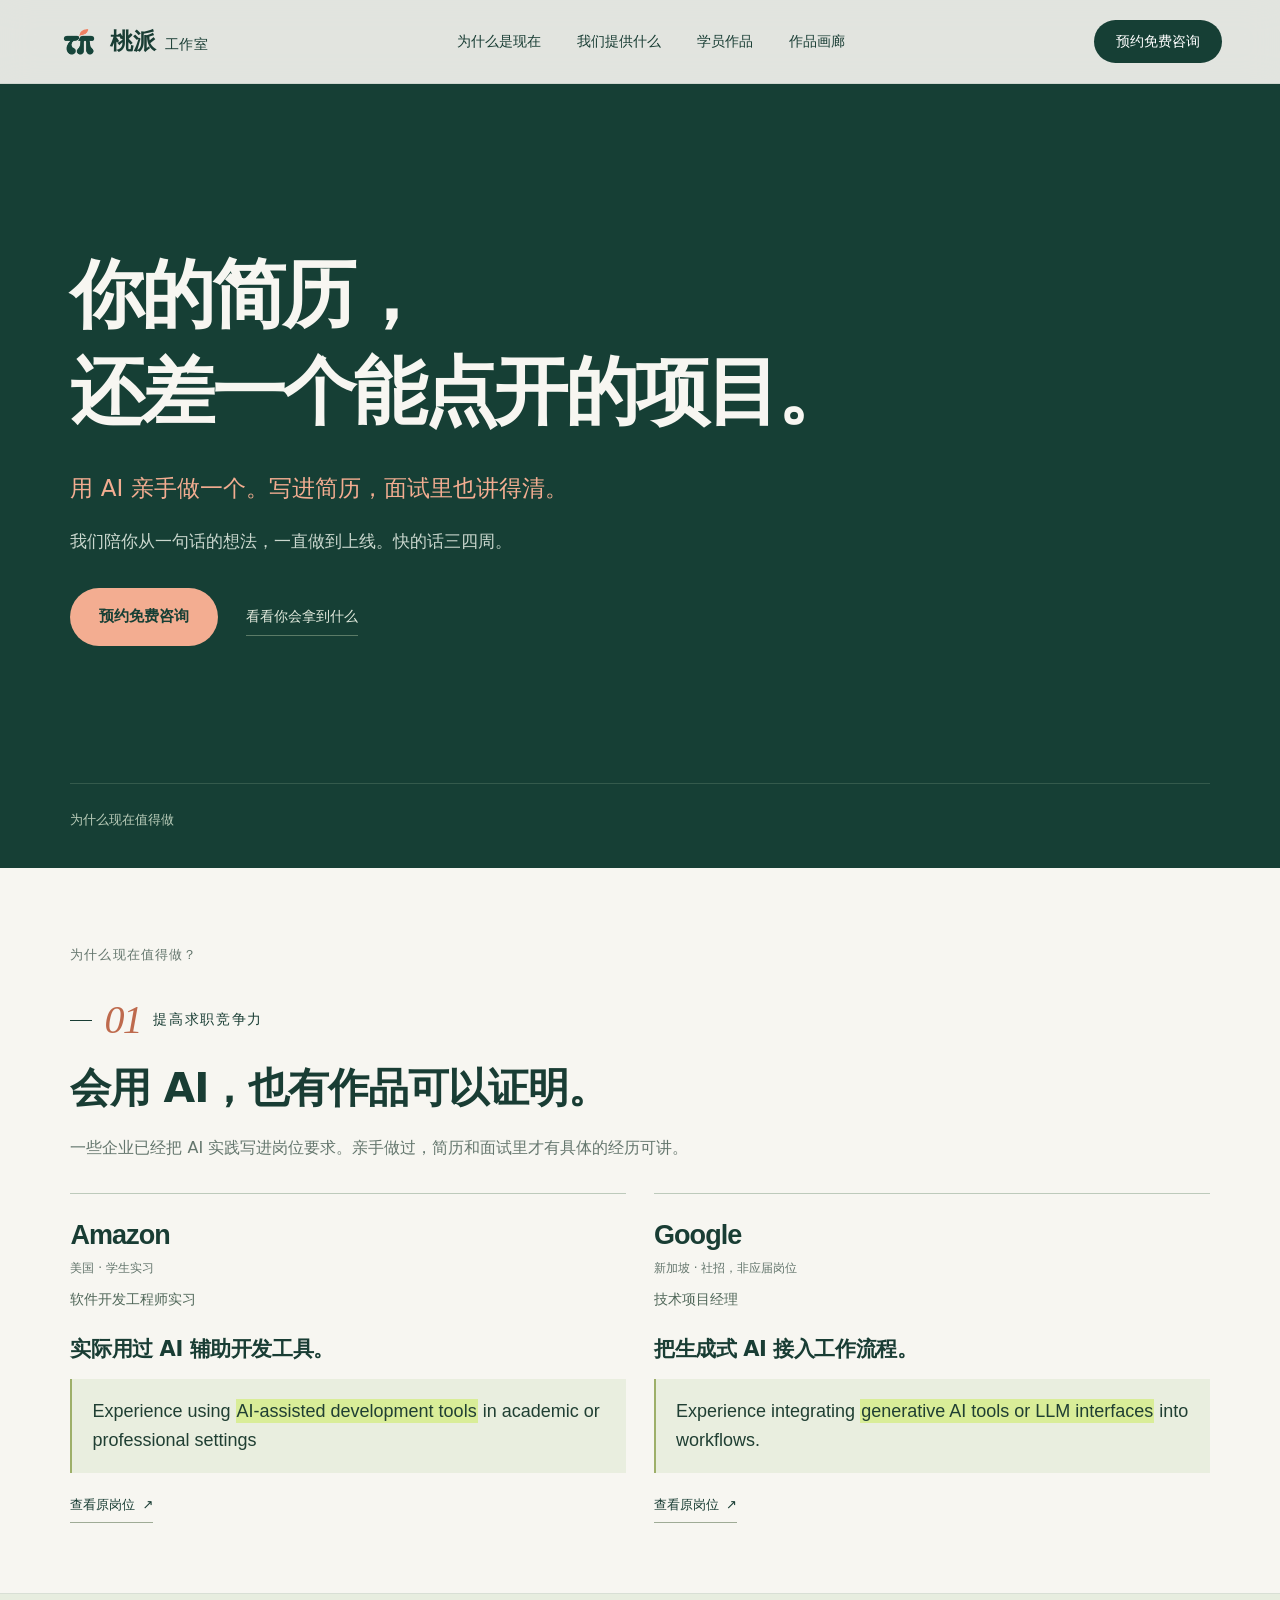
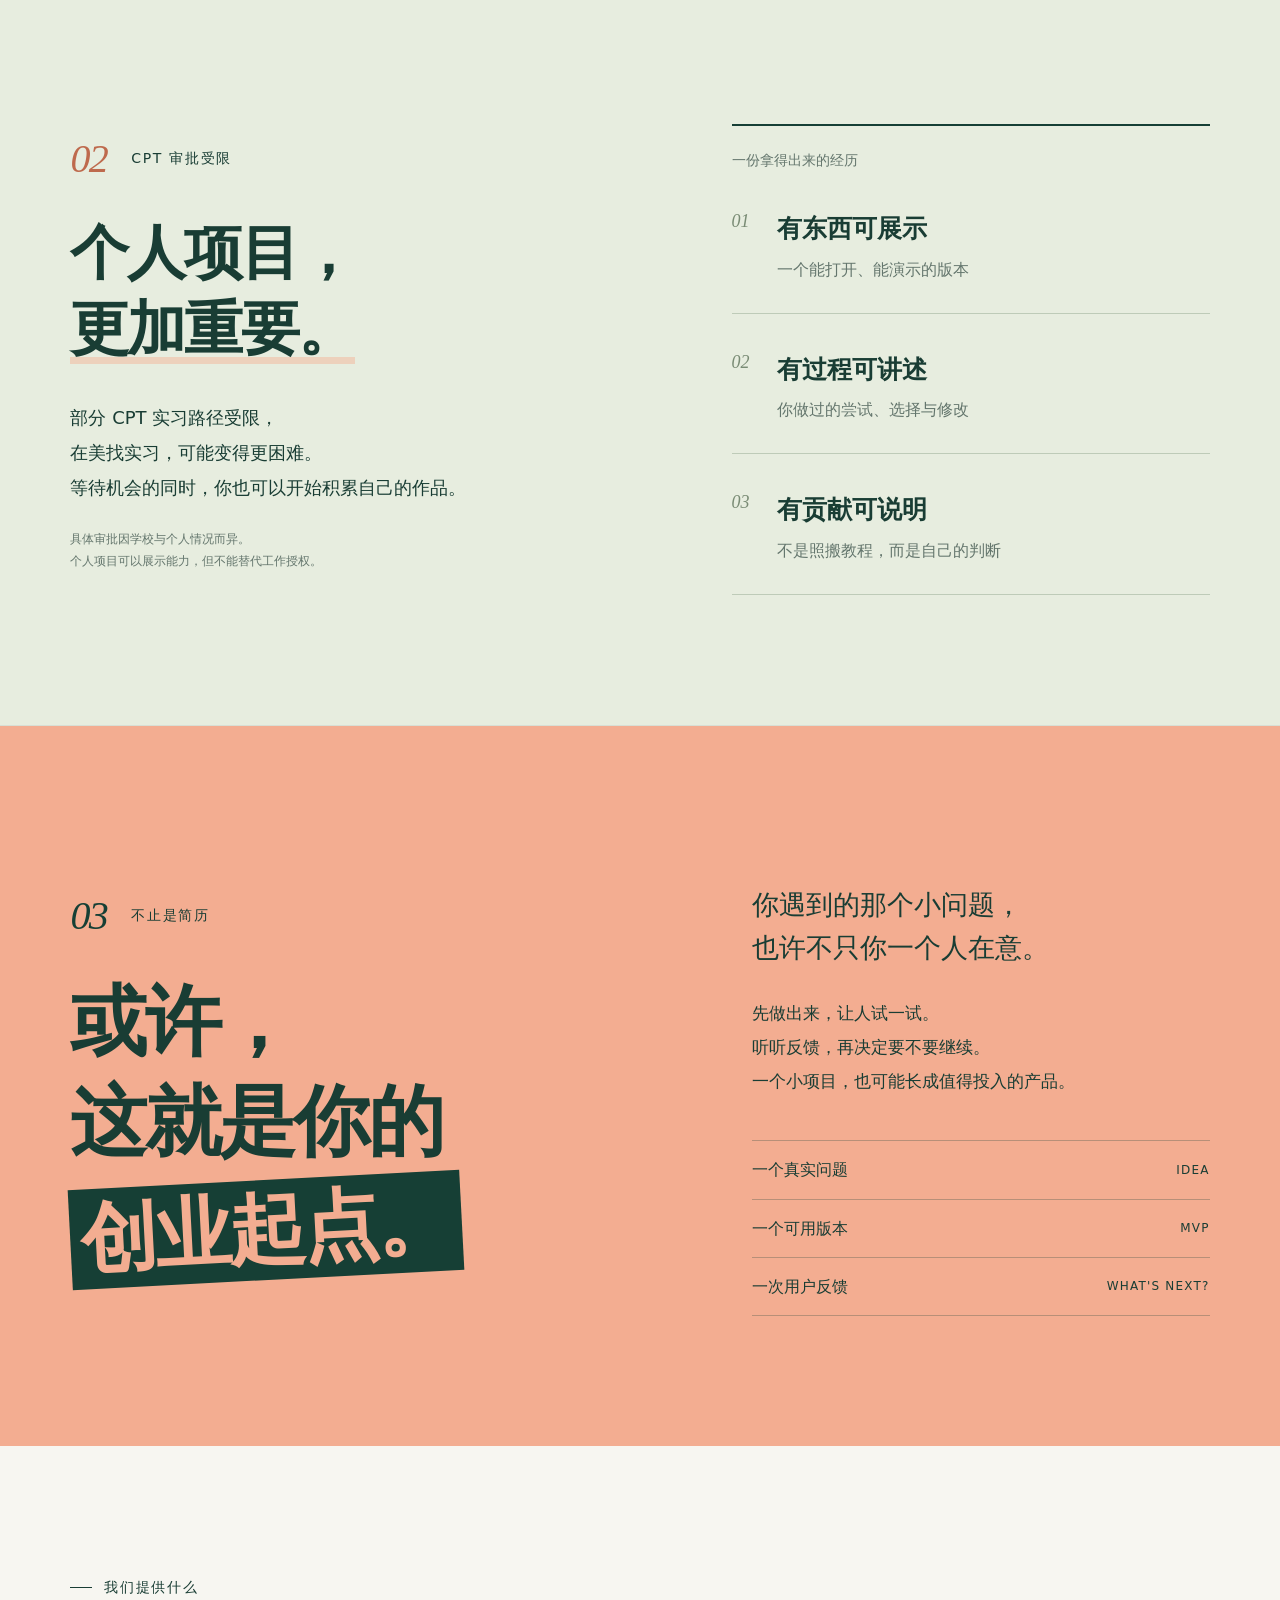
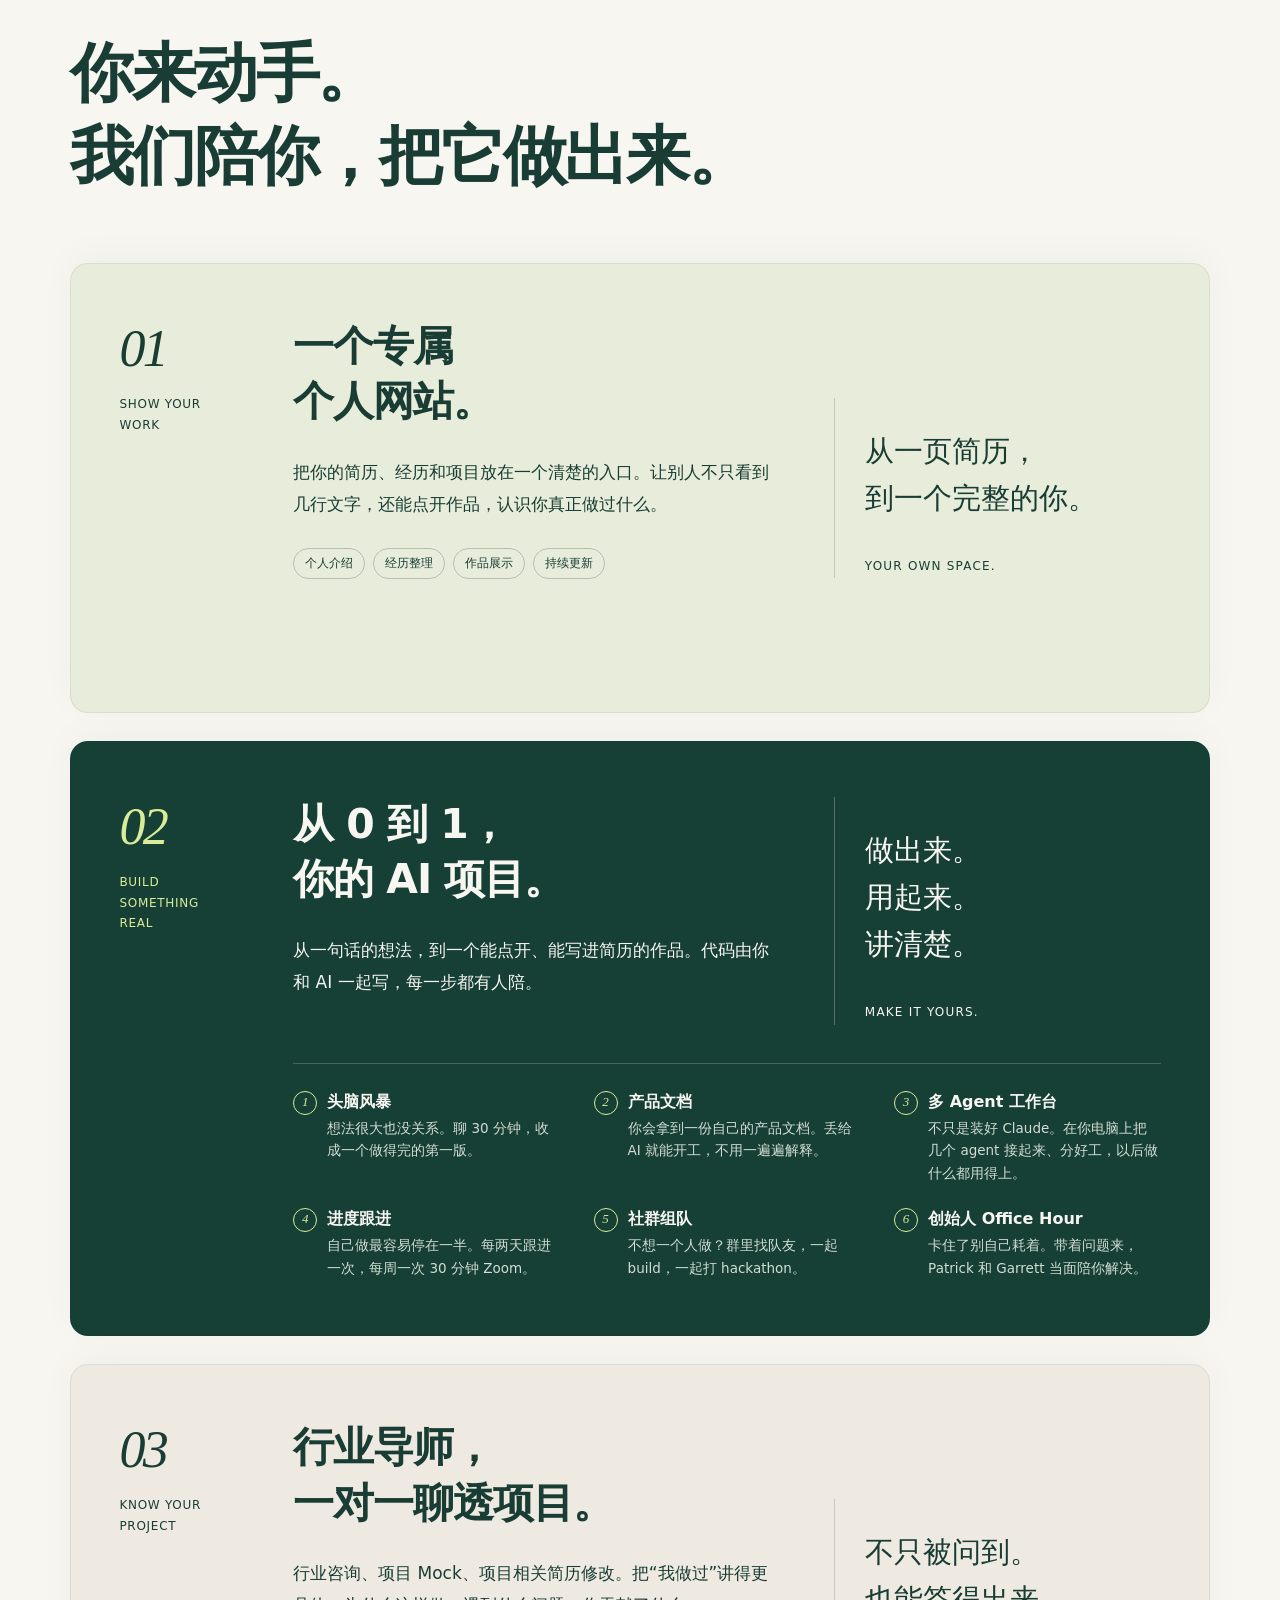
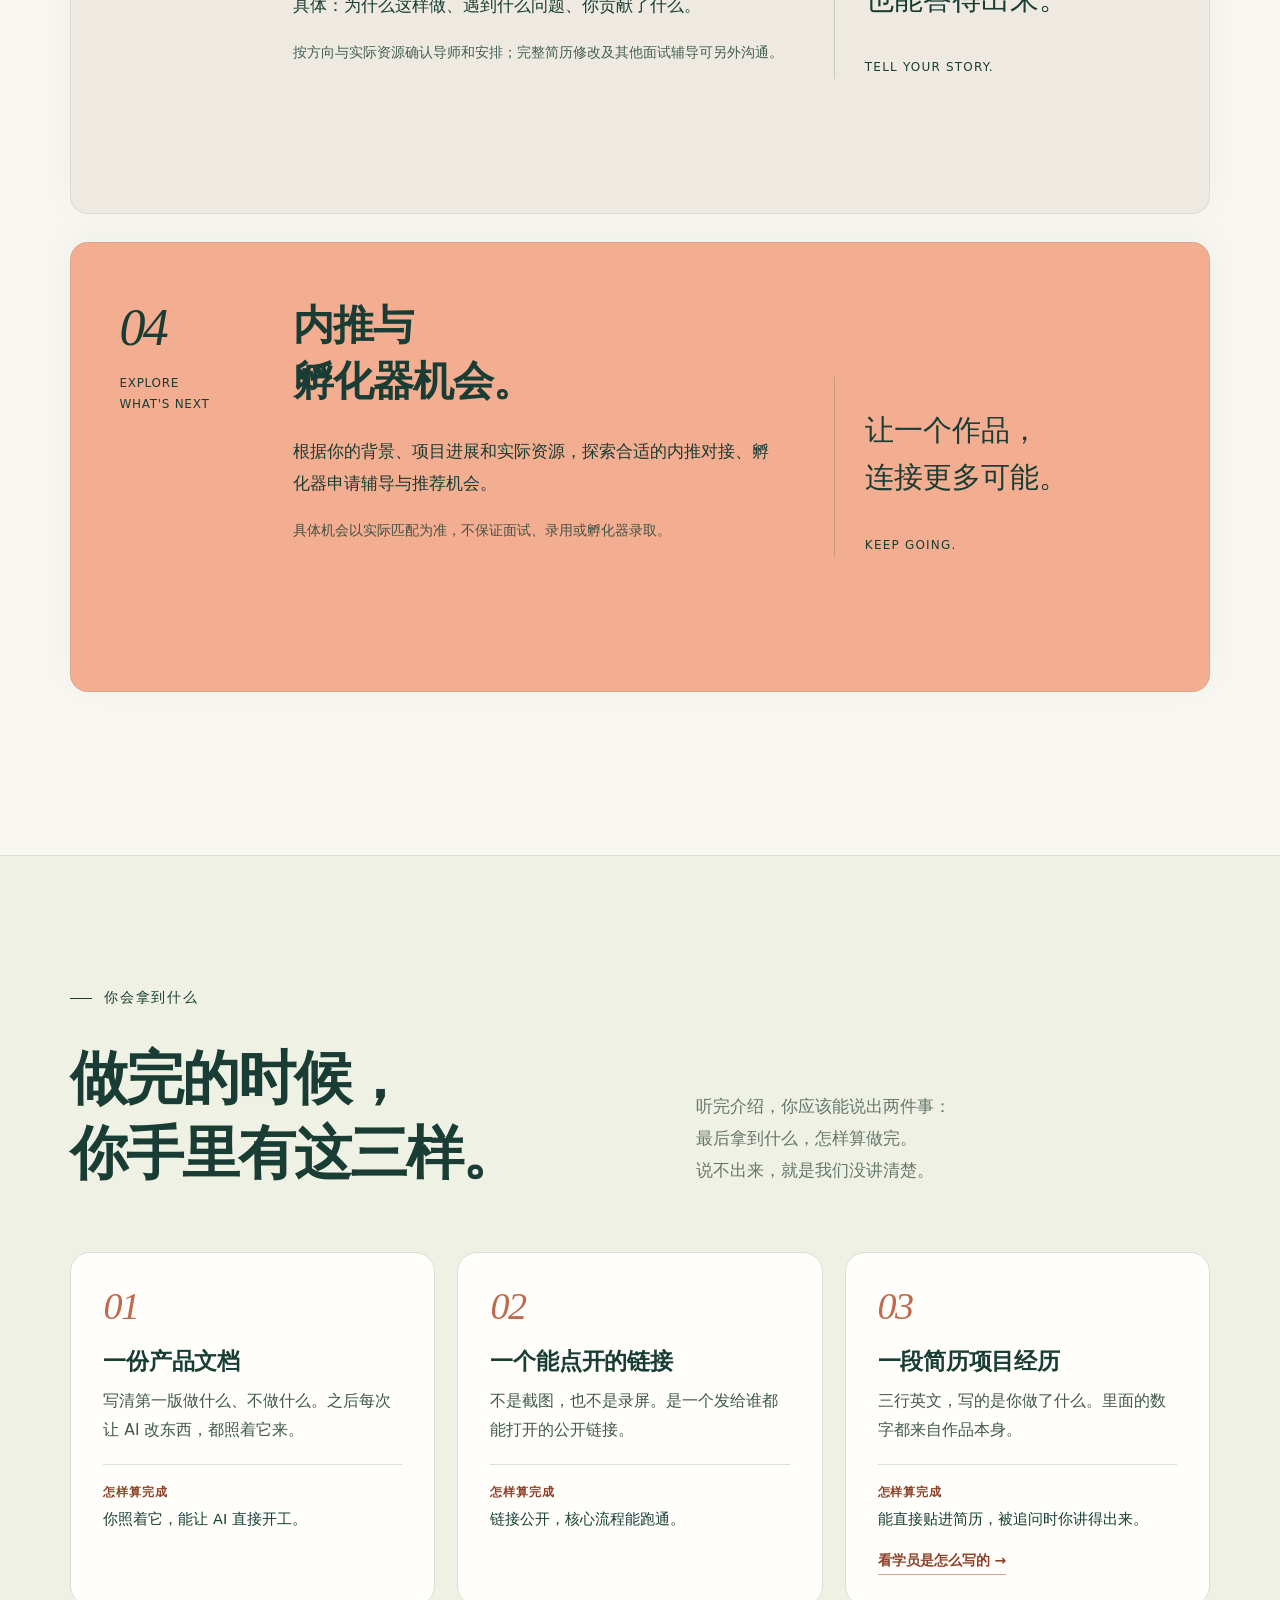
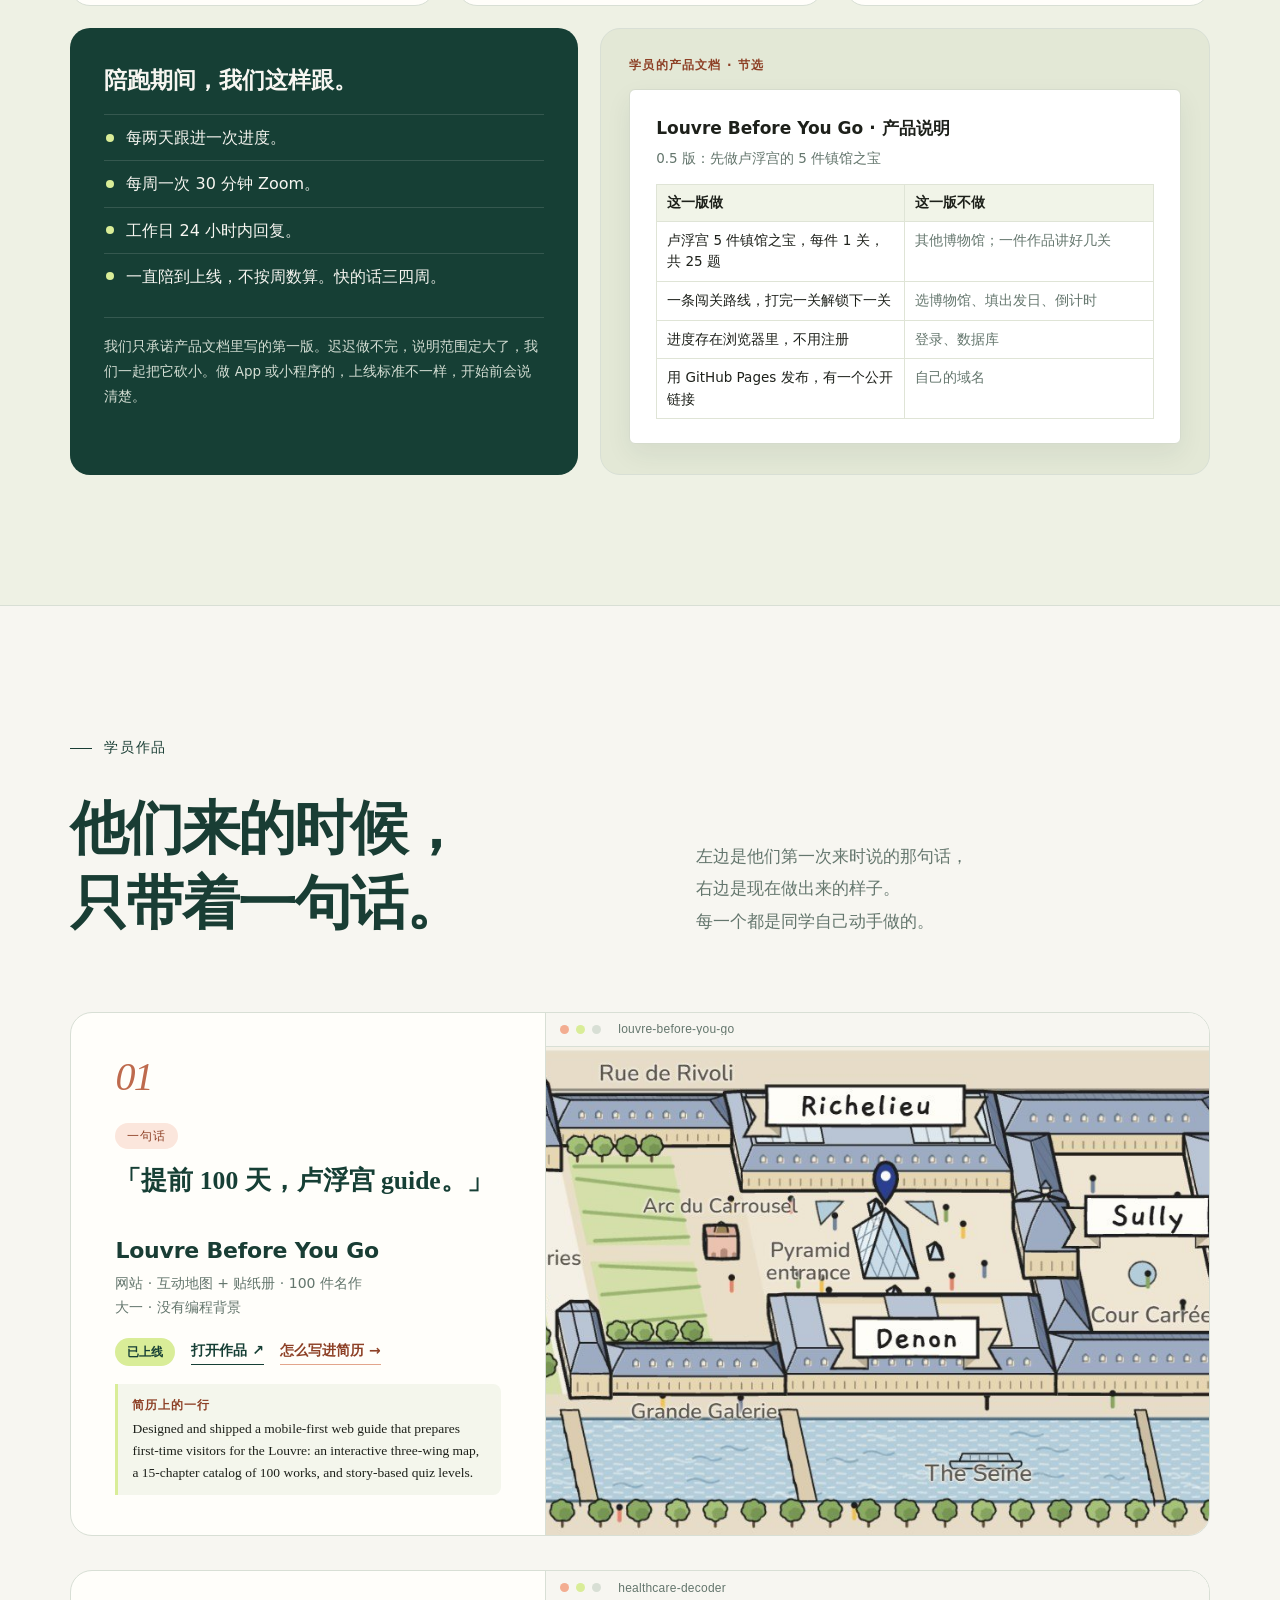
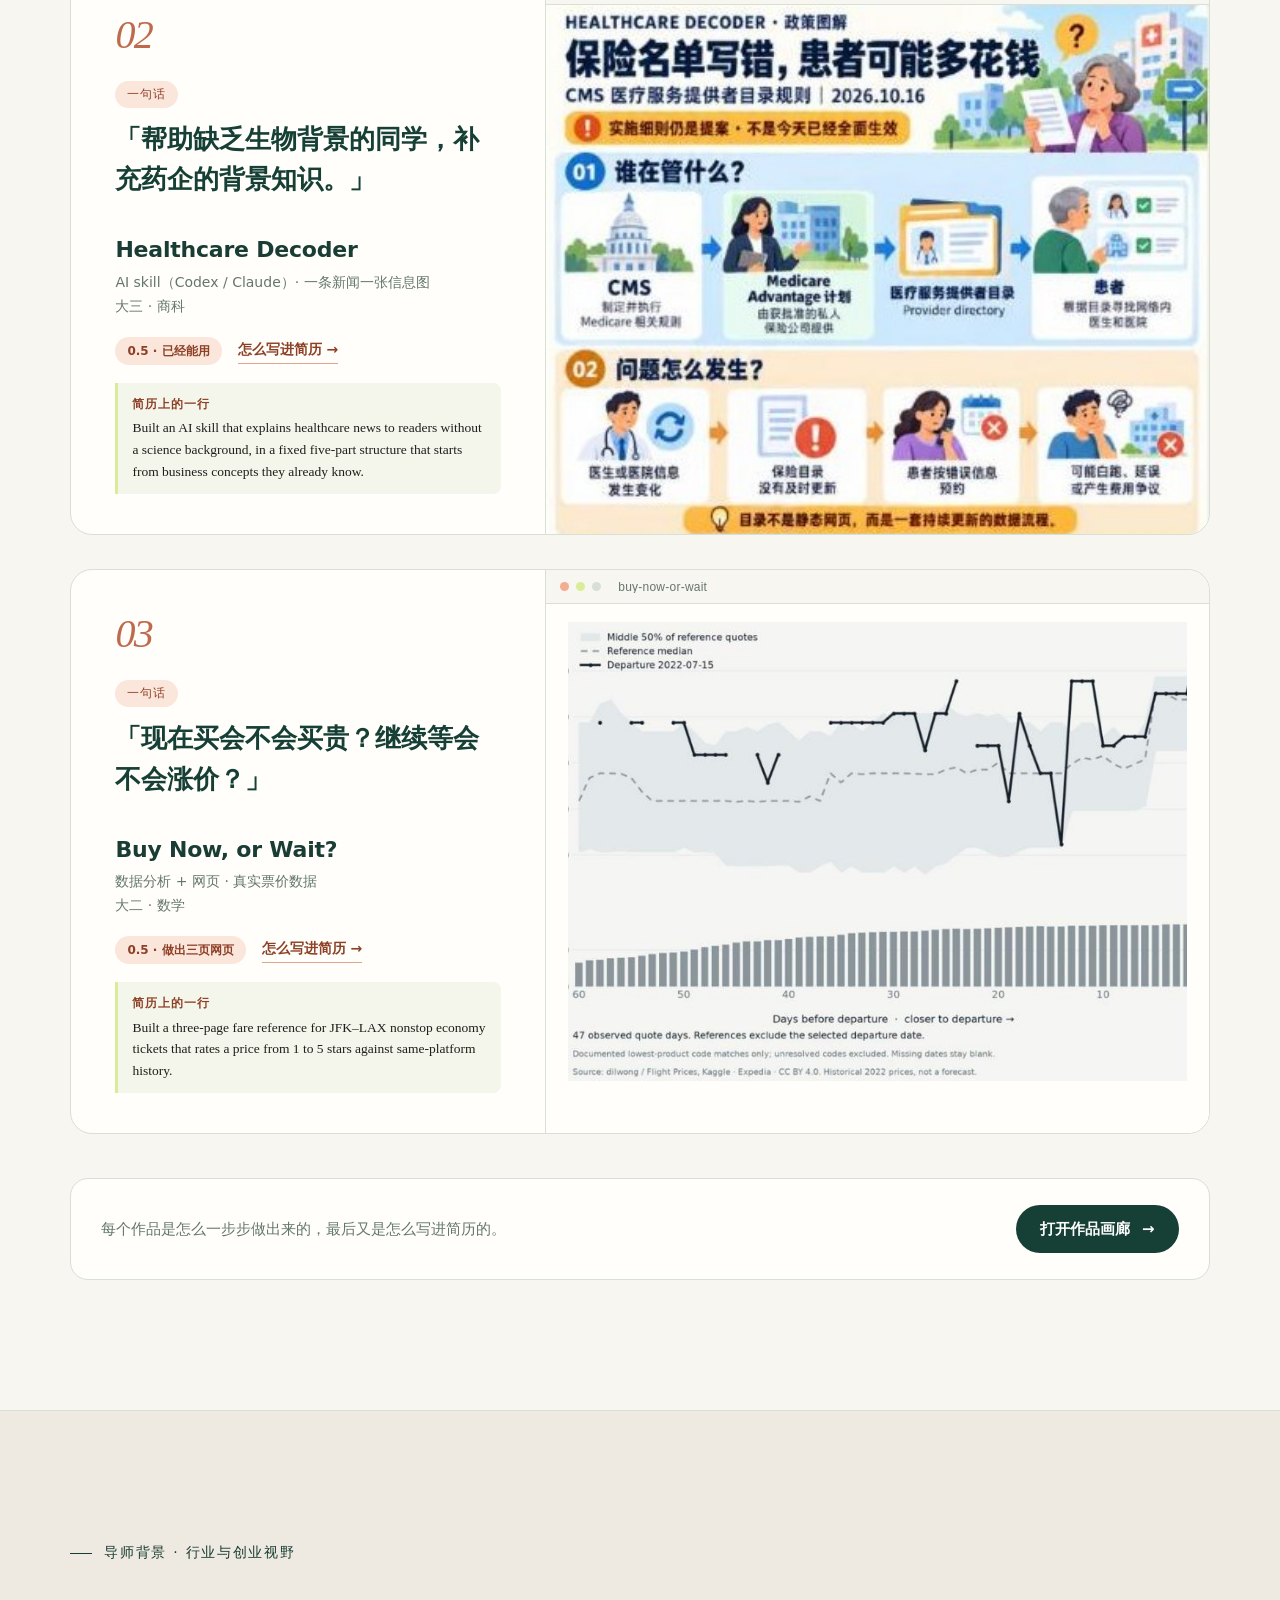
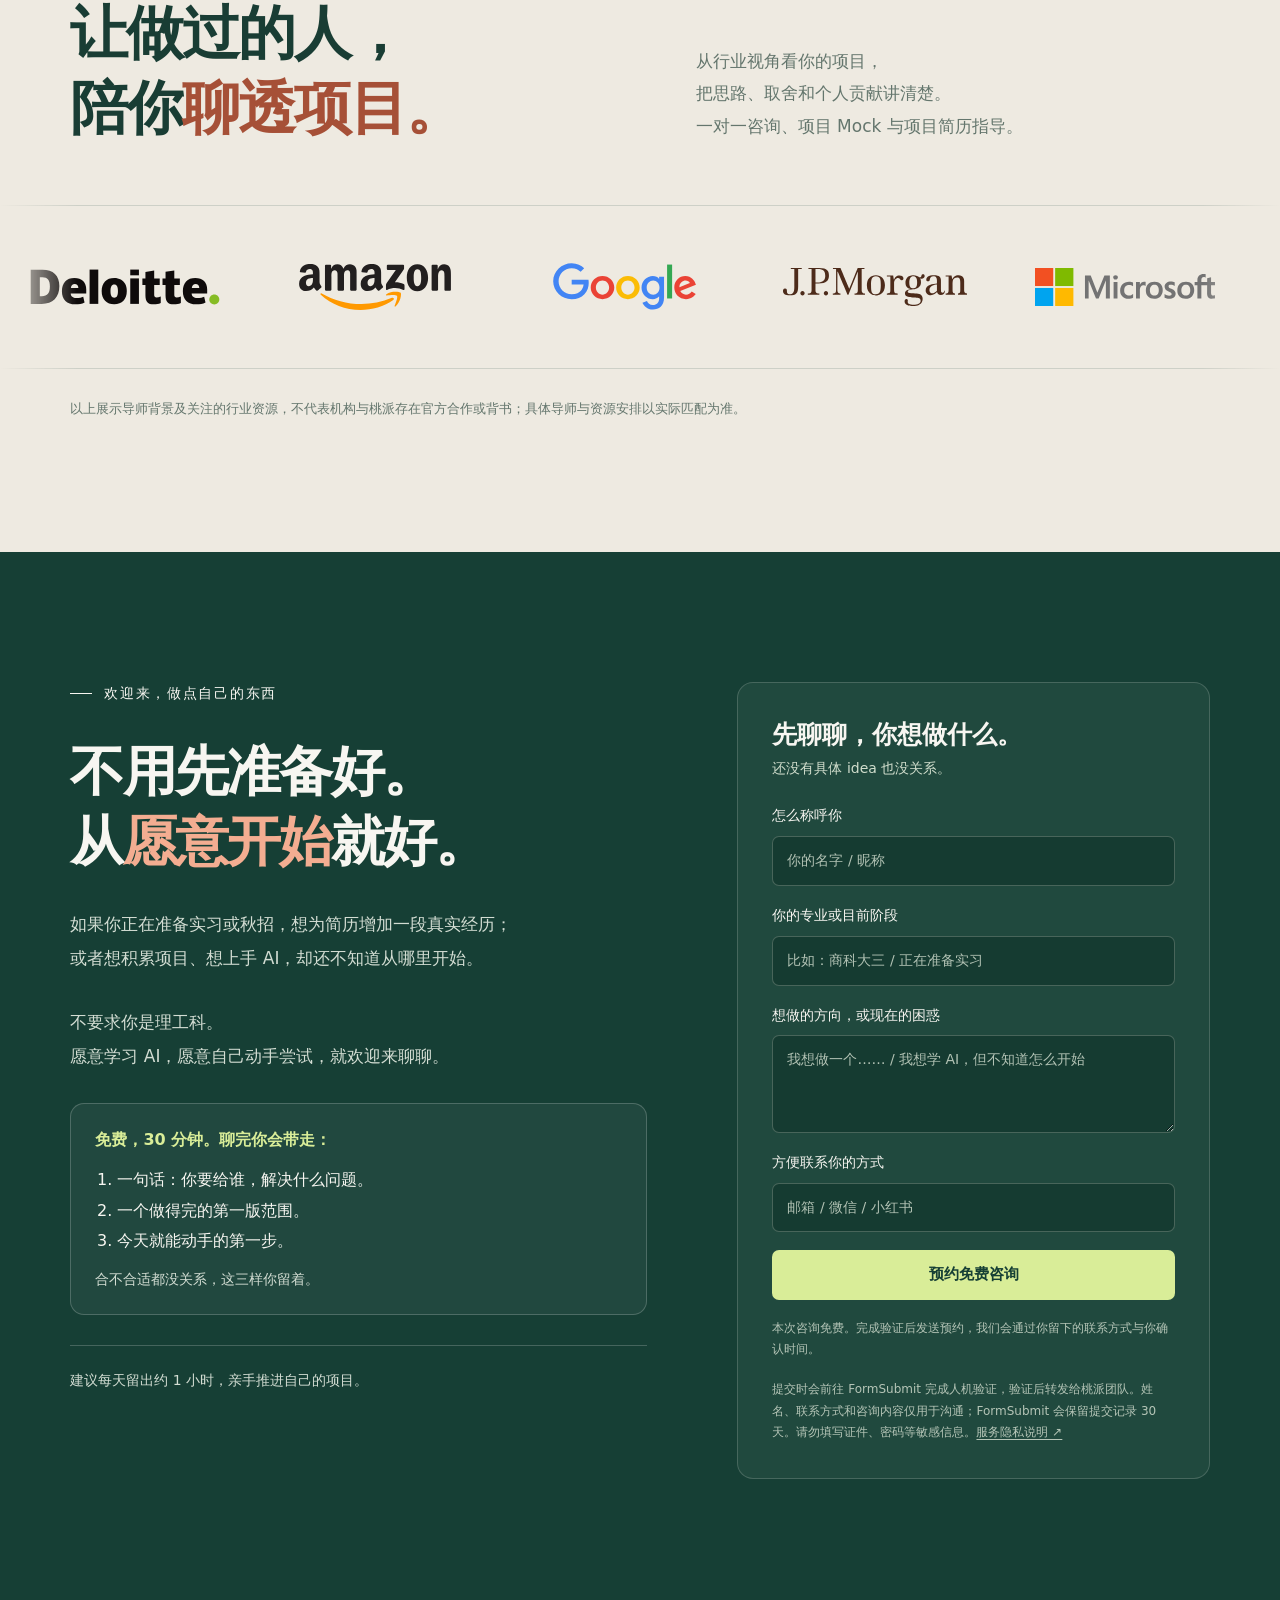
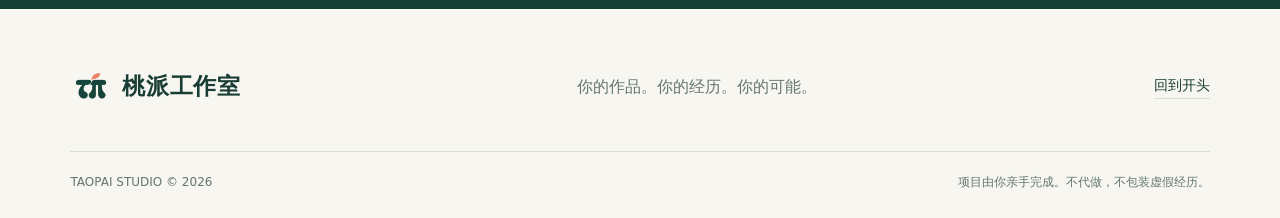
==== commit a99eb5b6: "New headline, deliverables section, free-consult takeaways, resume lines" ====
--- a/index.html
+++ b/index.html
@@ -1,13 +1,13 @@
 <!doctype html>
 <html lang="zh-CN">
-<head><meta charset="utf-8"><meta name="viewport" content="width=device-width, initial-scale=1"><title>桃派工作室｜你的第一个，拿得出手的 AI 项目</title><meta name="description" content="2-4 周，帮助学生做出一个能写进简历、也能在面试中讲清楚的 AI 项目。个人网站、MVP 实践、行业导师与项目表达。"><link rel="icon" type="image/png" href="./images/taopai-logo.png"><link rel="stylesheet" href="./style.css?v=20261126"><link rel="stylesheet" href="./hero-simple.css"><link rel="stylesheet" href="./hiring-evidence.css">
-<link rel="stylesheet" href="./cases.css?v=20261126"></head>
+<head><meta charset="utf-8"><meta name="viewport" content="width=device-width, initial-scale=1"><title>桃派工作室｜你的简历，还差一个能点开的项目</title><meta name="description" content="陪你用 AI 亲手做一个能点开、能写进简历的项目，一直做到上线。"><link rel="icon" type="image/png" href="./images/taopai-logo.png"><link rel="stylesheet" href="./style.css?v=20261126b"><link rel="stylesheet" href="./hero-simple.css"><link rel="stylesheet" href="./hiring-evidence.css">
+<link rel="stylesheet" href="./cases.css?v=20261126b"></head>
 <body>
 <a class="skip-link" href="#mission">跳到正文</a>
 <header class="site-header"><a class="brand" href="#top" aria-label="桃派工作室首页"><img src="./images/taopai-logo.png" alt="" width="42" height="42"><span>桃派<span class="brand-small">工作室</span></span></a><nav aria-label="主要导航"><a href="#why">为什么是现在</a><a href="#support">我们提供什么</a><a href="#works">学员作品</a><a href="./gallery/">作品画廊</a></nav><a class="nav-cta" href="#join">预约免费咨询</a></header>
 <main>
 <section class="hero hero-simple" id="top" aria-labelledby="hero-title">
-<div class="wrap" id="mission"><h1 id="hero-title"><span class="hero-thought">把你的想法，</span><span class="hero-made">做成拿得出手的 <span class="hero-keep">AI 项目。</span></span></h1><div class="hero-summary"><p class="hero-simple-promise">能写进简历，也能在面试中讲清楚。</p><p class="hero-simple-description">我们帮助学生，用 2–4 周，<br>把专业和兴趣变成一个亲手做、可以演示的项目。</p><div class="hero-simple-actions"><a class="button" href="#join">预约免费咨询</a><a class="hero-simple-link" href="#support">了解我们怎么陪你做</a></div></div></div><div class="wrap hero-next"><a href="#why">为什么现在值得做</a></div></section>
+<div class="wrap" id="mission"><h1 id="hero-title"><span class="hero-thought">你的简历，</span><span class="hero-made">还差一个<span class="hero-keep">能点开的项目。</span></span></h1><div class="hero-summary"><p class="hero-simple-promise">用 AI 亲手做一个。写进简历，面试里也讲得清。</p><p class="hero-simple-description">我们陪你从一句话的想法，一直做到上线。快的话三四周。</p><div class="hero-simple-actions"><a class="button" href="#join">预约免费咨询</a><a class="hero-simple-link" href="#deliver">看看你会拿到什么</a></div></div></div><div class="wrap hero-next"><a href="#why">为什么现在值得做</a></div></section>
 <section id="why" class="section why-intro"><div class="wrap"><div class="why-evidence-heading reveal"><p class="why-section-label">为什么现在值得做？</p><p class="eyebrow"><span class="reason-number">01</span> 提高求职竞争力</p><h2>会用 AI，也有作品可以证明。</h2><p class="why-evidence-intro">一些企业已经把 AI 实践写进岗位要求。亲手做过，简历和面试里才有具体的经历可讲。</p></div>
 <div class="hiring-evidence" id="hiring-evidence">
 <article class="hiring-row"><div class="hiring-role"><strong class="hiring-company">Amazon</strong><span class="hiring-category">美国 · 学生实习</span><h4>软件开发工程师实习</h4></div><div class="hiring-requirement"><h4>实际用过 AI 辅助开发工具。</h4><blockquote lang="en">Experience using <mark>AI-assisted development tools</mark> in academic or professional settings</blockquote><a class="hiring-source" href="https://amazon.jobs/en-gb/jobs/10552937/software-development-engineer-intern-summer-2027-usa" target="_blank" rel="noopener noreferrer" aria-label="查看 Amazon 原岗位">查看原岗位 <span aria-hidden="true">↗</span></a></div></article>
@@ -17,17 +17,26 @@
 <section class="section startup-section"><div class="wrap startup-grid"><div class="reveal"><p class="eyebrow"><span class="reason-number">03</span> 不止是简历</p><h2>或许，<br>这就是你的<br><span class="startup-word">创业起点。</span></h2></div><div class="startup-right reveal"><p>你遇到的那个小问题，<br>也许不只你一个人在意。</p><p>先做出来，让人试一试。<br>听听反馈，再决定要不要继续。<br>一个小项目，也可能长成值得投入的产品。</p><ol class="idea-path" aria-label="从想法到产品"><li><span>一个真实问题</span><small>IDEA</small></li><li><span>一个可用版本</span><small>MVP</small></li><li><span>一次用户反馈</span><small>WHAT'S NEXT?</small></li></ol></div></div></section>
 <section class="section support-section" id="support"><div class="wrap"><div class="support-heading reveal"><p class="eyebrow">我们提供什么</p><h2>你来动手。<br>我们陪你，把它做出来。</h2></div><div class="support-stack">
 <article class="service-card service-website"><div class="service-index">01<span>SHOW YOUR WORK</span></div><div class="service-content"><h3>一个专属<br>个人网站。</h3><p>把你的简历、经历和项目放在一个清楚的入口。让别人不只看到几行文字，还能点开作品，认识你真正做过什么。</p><div class="service-tags"><span>个人介绍</span><span>经历整理</span><span>作品展示</span><span>持续更新</span></div></div><div class="service-side"><p>从一页简历，<br>到一个完整的你。</p><span>YOUR OWN SPACE.</span></div></article>
-<article class="service-card service-mvp"><div class="service-index">02<span>BUILD SOMETHING REAL</span></div><div class="service-content"><h3>从 0 到 1，<br>你的 AI 项目。</h3><p>从一句话的想法，到一个能点开、能写进简历的作品。代码由你和 AI 一起写，每一步都有人陪。</p></div><div class="service-side"><p>做出来。<br>用起来。<br>讲清楚。</p><span>MAKE IT YOURS.</span></div><ol class="build-steps"><li><strong>头脑风暴</strong><span>想法很大也没关系。聊 30 分钟，收成一个做得完的第一版。</span></li><li><strong>产品文档</strong><span>你会拿到一份自己的产品文档。丢给 AI 就能开工，不用一遍遍解释。</span></li><li><strong>多 Agent 工作台</strong><span>不只是装好 Claude。在你电脑上把几个 agent 接起来、分好工，以后做什么都用得上。</span></li><li><strong>进度跟进</strong><span>自己做最容易停在一半。我们约好检查点，到点有人来问你。</span></li><li><strong>社群组队</strong><span>不想一个人做？群里找队友，一起 build，一起打 hackathon。</span></li><li><strong>创始人 Office Hour</strong><span>卡住了别自己耗着。带着问题来，Patrick 和 Garrett 当面陪你解决。</span></li></ol></article>
+<article class="service-card service-mvp"><div class="service-index">02<span>BUILD SOMETHING REAL</span></div><div class="service-content"><h3>从 0 到 1，<br>你的 AI 项目。</h3><p>从一句话的想法，到一个能点开、能写进简历的作品。代码由你和 AI 一起写，每一步都有人陪。</p></div><div class="service-side"><p>做出来。<br>用起来。<br>讲清楚。</p><span>MAKE IT YOURS.</span></div><ol class="build-steps"><li><strong>头脑风暴</strong><span>想法很大也没关系。聊 30 分钟，收成一个做得完的第一版。</span></li><li><strong>产品文档</strong><span>你会拿到一份自己的产品文档。丢给 AI 就能开工，不用一遍遍解释。</span></li><li><strong>多 Agent 工作台</strong><span>不只是装好 Claude。在你电脑上把几个 agent 接起来、分好工，以后做什么都用得上。</span></li><li><strong>进度跟进</strong><span>自己做最容易停在一半。每两天跟进一次，每周一次 30 分钟 Zoom。</span></li><li><strong>社群组队</strong><span>不想一个人做？群里找队友，一起 build，一起打 hackathon。</span></li><li><strong>创始人 Office Hour</strong><span>卡住了别自己耗着。带着问题来，Patrick 和 Garrett 当面陪你解决。</span></li></ol></article>
 <article class="service-card service-mentor"><div class="service-index">03<span>KNOW YOUR PROJECT</span></div><div class="service-content"><h3>行业导师，<br>一对一聊透项目。</h3><p>行业咨询、项目 Mock、项目相关简历修改。把“我做过”讲得更具体：为什么这样做、遇到什么问题、你贡献了什么。</p><p class="service-detail">按方向与实际资源确认导师和安排；完整简历修改及其他面试辅导可另外沟通。</p></div><div class="service-side"><p>不只被问到。<br>也能答得出来。</p><span>TELL YOUR STORY.</span></div></article>
 <article class="service-card service-next"><div class="service-index">04<span>EXPLORE WHAT'S NEXT</span></div><div class="service-content"><h3>内推与<br>孵化器机会。</h3><p>根据你的背景、项目进展和实际资源，探索合适的内推对接、孵化器申请辅导与推荐机会。</p><p class="service-detail">具体机会以实际匹配为准，不保证面试、录用或孵化器录取。</p></div><div class="service-side"><p>让一个作品，<br>连接更多可能。</p><span>KEEP GOING.</span></div></article>
 </div></div></section>
+<section class="section deliver-section" id="deliver" aria-labelledby="deliver-title"><div class="wrap"><div class="deliver-heading reveal"><div><p class="eyebrow">你会拿到什么</p><h2 id="deliver-title">做完的时候，<br>你手里有<span class="underline">这三样。</span></h2></div><p class="deliver-intro">听完介绍，你应该能说出两件事：<br>最后拿到什么，怎样算做完。<br>说不出来，就是我们没讲清楚。</p></div>
+<ol class="deliver-list">
+<li class="reveal"><span class="deliver-no">01</span><h3>一份产品文档</h3><p>写清第一版做什么、不做什么。之后每次让 AI 改东西，都照着它来。</p><p class="deliver-done"><b>怎样算完成</b>你照着它，能让 AI 直接开工。</p></li>
+<li class="reveal"><span class="deliver-no">02</span><h3>一个能点开的链接</h3><p>不是截图，也不是录屏。是一个发给谁都能打开的公开链接。</p><p class="deliver-done"><b>怎样算完成</b>链接公开，核心流程能跑通。</p></li>
+<li class="reveal"><span class="deliver-no">03</span><h3>一段简历项目经历</h3><p>三行英文，写的是你做了什么。里面的数字都来自作品本身。</p><p class="deliver-done"><b>怎样算完成</b>能直接贴进简历，被追问时你讲得出来。</p><a class="work-resume" href="./gallery/">看学员是怎么写的 <span aria-hidden="true">→</span></a></li>
+</ol>
+<div class="deliver-bottom"><div class="deliver-how reveal"><h3>陪跑期间，我们这样跟。</h3><ul><li>每两天跟进一次进度。</li><li>每周一次 30 分钟 Zoom。</li><li>工作日 24 小时内回复。</li><li>一直陪到上线，不按周数算。快的话三四周。</li></ul><p>我们只承诺产品文档里写的第一版。迟迟做不完，说明范围定大了，我们一起把它砍小。做 App 或小程序的，上线标准不一样，开始前会说清楚。</p></div>
+<figure class="deliver-doc reveal"><figcaption>学员的产品文档 · 节选</figcaption><div class="deliver-doc-paper"><p class="deliver-doc-title">Louvre Before You Go · 产品说明</p><p class="deliver-doc-sub">0.5 版：先做卢浮宫的 5 件镇馆之宝</p><table><thead><tr><th>这一版做</th><th>这一版不做</th></tr></thead><tbody><tr><td>卢浮宫 5 件镇馆之宝，每件 1 关，共 25 题</td><td>其他博物馆；一件作品讲好几关</td></tr><tr><td>一条闯关路线，打完一关解锁下一关</td><td>选博物馆、填出发日、倒计时</td></tr><tr><td>进度存在浏览器里，不用注册</td><td>登录、数据库</td></tr><tr><td>用 GitHub Pages 发布，有一个公开链接</td><td>自己的域名</td></tr></tbody></table></div></figure></div>
+</div></section>
 <section class="section works-section" id="works" aria-labelledby="works-title"><div class="wrap"><div class="works-heading reveal"><div><p class="eyebrow">学员作品</p><h2 id="works-title">他们来的时候，<br>只带着<span class="underline">一句话。</span></h2></div><p class="works-intro">左边是他们第一次来时说的那句话，<br>右边是现在做出来的样子。<br>每一个都是同学自己动手做的。</p></div>
 <ol class="works-list">
-<li class="work-card reveal"><div class="work-text"><span class="work-number">01</span><span class="work-label">一句话</span><p class="work-quote">「提前 100 天，卢浮宫 guide。」</p><div class="work-meta"><h3>Louvre Before You Go</h3><p>网站 · 互动地图 + 贴纸册 · 100 件名作</p><p>大一 · 没有编程背景</p><div class="work-foot"><span class="work-status">已上线</span><a class="work-open" href="https://leslylou0457.github.io/louvre-before-you-go/" target="_blank" rel="noopener noreferrer">打开作品 <span aria-hidden="true">↗</span></a><a class="work-resume" href="./gallery/#louvre">怎么写进简历 <span aria-hidden="true">→</span></a></div></div></div><figure class="work-shot"><div class="work-shot-bar" aria-hidden="true"><i></i><i></i><i></i><span>louvre-before-you-go</span></div><img src="./images/case-louvre.jpg" alt="Louvre Before You Go 的手绘卢浮宫三翼地图" width="954" height="569" loading="lazy"></figure></li>
-<li class="work-card reveal"><div class="work-text"><span class="work-number">02</span><span class="work-label">一句话</span><p class="work-quote">「帮助缺乏生物背景的同学，补充药企的背景知识。」</p><div class="work-meta"><h3>Healthcare Decoder</h3><p>AI skill（Codex / Claude）· 一条新闻一张信息图</p><p>大三 · 商科</p><div class="work-foot"><span class="work-status is-progress">0.5 · 已经能用</span><a class="work-resume" href="./gallery/#healthcare-decoder">怎么写进简历 <span aria-hidden="true">→</span></a></div></div></div><figure class="work-shot"><div class="work-shot-bar" aria-hidden="true"><i></i><i></i><i></i><span>healthcare-decoder</span></div><img src="./images/case-healthcare-decoder.jpg" alt="Healthcare Decoder 生成的政策图解：保险名单写错，患者可能多花钱" width="422" height="630" loading="lazy"></figure></li>
-<li class="work-card reveal"><div class="work-text"><span class="work-number">03</span><span class="work-label">一句话</span><p class="work-quote">「现在买会不会买贵？继续等会不会涨价？」</p><div class="work-meta"><h3>Buy Now, or Wait?</h3><p>数据分析 + 网页 · 真实票价数据</p><p>大二 · 数学</p><div class="work-foot"><span class="work-status is-progress">0.5 · 做出三页网页</span><a class="work-resume" href="./gallery/#buy-now-or-wait">怎么写进简历 <span aria-hidden="true">→</span></a></div></div></div><figure class="work-shot is-contain"><div class="work-shot-bar" aria-hidden="true"><i></i><i></i><i></i><span>buy-now-or-wait</span></div><img src="./images/case-buy-now-or-wait.jpg" alt="Buy Now, or Wait? 的票价走势图：JFK 到 LAX 的历史报价" width="714" height="530" loading="lazy"></figure></li>
+<li class="work-card reveal"><div class="work-text"><span class="work-number">01</span><span class="work-label">一句话</span><p class="work-quote">「提前 100 天，卢浮宫 guide。」</p><div class="work-meta"><h3>Louvre Before You Go</h3><p>网站 · 互动地图 + 贴纸册 · 100 件名作</p><p>大一 · 没有编程背景</p><div class="work-foot"><span class="work-status">已上线</span><a class="work-open" href="https://leslylou0457.github.io/louvre-before-you-go/" target="_blank" rel="noopener noreferrer">打开作品 <span aria-hidden="true">↗</span></a><a class="work-resume" href="./gallery/#louvre">怎么写进简历 <span aria-hidden="true">→</span></a></div><p class="work-cv"><span>简历上的一行</span><em lang="en">Designed and shipped a mobile-first web guide that prepares first-time visitors for the Louvre: an interactive three-wing map, a 15-chapter catalog of 100 works, and story-based quiz levels.</em></p></div></div><figure class="work-shot"><div class="work-shot-bar" aria-hidden="true"><i></i><i></i><i></i><span>louvre-before-you-go</span></div><img src="./images/case-louvre.jpg" alt="Louvre Before You Go 的手绘卢浮宫三翼地图" width="954" height="569" loading="lazy"></figure></li>
+<li class="work-card reveal"><div class="work-text"><span class="work-number">02</span><span class="work-label">一句话</span><p class="work-quote">「帮助缺乏生物背景的同学，补充药企的背景知识。」</p><div class="work-meta"><h3>Healthcare Decoder</h3><p>AI skill（Codex / Claude）· 一条新闻一张信息图</p><p>大三 · 商科</p><div class="work-foot"><span class="work-status is-progress">0.5 · 已经能用</span><a class="work-resume" href="./gallery/#healthcare-decoder">怎么写进简历 <span aria-hidden="true">→</span></a></div><p class="work-cv"><span>简历上的一行</span><em lang="en">Built an AI skill that explains healthcare news to readers without a science background, in a fixed five-part structure that starts from business concepts they already know.</em></p></div></div><figure class="work-shot"><div class="work-shot-bar" aria-hidden="true"><i></i><i></i><i></i><span>healthcare-decoder</span></div><img src="./images/case-healthcare-decoder.jpg" alt="Healthcare Decoder 生成的政策图解：保险名单写错，患者可能多花钱" width="422" height="630" loading="lazy"></figure></li>
+<li class="work-card reveal"><div class="work-text"><span class="work-number">03</span><span class="work-label">一句话</span><p class="work-quote">「现在买会不会买贵？继续等会不会涨价？」</p><div class="work-meta"><h3>Buy Now, or Wait?</h3><p>数据分析 + 网页 · 真实票价数据</p><p>大二 · 数学</p><div class="work-foot"><span class="work-status is-progress">0.5 · 做出三页网页</span><a class="work-resume" href="./gallery/#buy-now-or-wait">怎么写进简历 <span aria-hidden="true">→</span></a></div><p class="work-cv"><span>简历上的一行</span><em lang="en">Built a three-page fare reference for JFK–LAX nonstop economy tickets that rates a price from 1 to 5 stars against same-platform history.</em></p></div></div><figure class="work-shot is-contain"><div class="work-shot-bar" aria-hidden="true"><i></i><i></i><i></i><span>buy-now-or-wait</span></div><img src="./images/case-buy-now-or-wait.jpg" alt="Buy Now, or Wait? 的票价走势图：JFK 到 LAX 的历史报价" width="714" height="530" loading="lazy"></figure></li>
 </ol>
 <p class="works-more reveal"><span>每个作品是怎么一步步做出来的，最后又是怎么写进简历的。</span><a class="works-gallery" href="./gallery/">打开作品画廊 <span aria-hidden="true">→</span></a></p></div></section>
 <section class="section mentor-section" id="mentors" aria-labelledby="mentor-title"><div class="wrap"><div class="mentor-heading reveal"><div><p class="eyebrow">导师背景 · 行业与创业视野</p><h2 id="mentor-title">让做过的人，<br>陪你<span class="mentor-accent">聊透项目。</span></h2></div><p class="mentor-intro">从行业视角看你的项目，<br>把思路、取舍和个人贡献讲清楚。<br>一对一咨询、项目 Mock 与项目简历指导。</p></div></div><div class="mentor-marquee" tabindex="0" role="region" aria-label="导师背景与关注的行业创业生态横向展示"><div class="mentor-track"><ul class="mentor-companies" aria-label="导师任职背景与生态关注，具体关系见下方说明"><li class="logo-item"><img class="logo-img" src="./images/logos/deloitte.svg" alt="Deloitte" width="191" height="37" decoding="async"></li><li class="logo-item"><img class="logo-img" src="./images/logos/amazon.svg" alt="Amazon" width="152" height="46" decoding="async"></li><li class="logo-item"><img class="logo-img" src="./images/logos/google.svg" alt="Google" width="144" height="49" decoding="async"></li><li class="logo-item"><img class="logo-img" src="./images/logos/jpmorgan.svg" alt="J.P. Morgan" width="184" height="38" decoding="async"></li><li class="logo-item"><img class="logo-img" src="./images/logos/microsoft.svg" alt="Microsoft" width="181" height="39" decoding="async"></li><li class="logo-item"><img class="logo-img" src="./images/logos/goldman-sachs.svg" alt="Goldman Sachs" width="52" height="52" decoding="async"></li><li class="logo-item"><img class="logo-img" src="./images/logos/apple.svg" alt="Apple" width="38" height="46" decoding="async"></li><li class="logo-item"><img class="logo-img" src="./images/logos/morgan-stanley.svg" alt="Morgan Stanley" width="192" height="48" decoding="async"></li><li class="logo-item"><img class="logo-img" src="./images/logos/nvidia.svg" alt="NVIDIA" width="190" height="35" decoding="async"></li><li class="logo-item"><img class="logo-img" src="./images/logos/barclays.svg" alt="Barclays" width="190" height="31" decoding="async"></li><li class="logo-item"><img class="logo-img" src="./images/logos/netflix.svg" alt="Netflix" width="160" height="43" decoding="async"></li><li class="logo-item"><img class="logo-img" src="./images/logos/bank-of-america.svg" alt="Bank of America" width="194" height="20" decoding="async"></li><li class="logo-item"><img class="logo-img" src="./images/logos/openai.svg" alt="OpenAI" width="160" height="43" decoding="async"></li><li class="logo-item"><img class="logo-img" src="./images/logos/capital-one.svg" alt="Capital One" width="139" height="50" decoding="async"></li><li class="logo-item"><img class="logo-img" src="./images/logos/salesforce.svg" alt="Salesforce" width="74" height="52" decoding="async"></li><li class="logo-item"><img class="logo-img" src="./images/logos/citi.svg" alt="Citi" width="80" height="52" decoding="async"></li><li class="logo-item"><img class="logo-img" src="./images/logos/tesla.svg" alt="Tesla" width="190" height="25" decoding="async"></li><li class="logo-item"><img class="logo-img" src="./images/logos/wells-fargo.svg" alt="Wells Fargo" width="52" height="52" decoding="async"></li><li class="logo-item ecosystem-company"><img class="logo-img" src="./images/logos/meta.svg" alt="Meta" width="186" height="38" decoding="async"></li><li class="logo-item ecosystem-company ecosystem-yc"><img class="logo-img" src="./images/logos/y-combinator.svg" alt="Y Combinator" width="52" height="52" decoding="async"></li><li class="logo-item ecosystem-company"><img class="logo-img" src="./images/logos/a16z.svg" alt="a16z" width="174" height="40" decoding="async"></li></ul></div></div><div class="wrap mentor-bottom"><p class="mentor-disclaimer">以上展示导师背景及关注的行业资源，不代表机构与桃派存在官方合作或背书；具体导师与资源安排以实际匹配为准。</p></div></section>
-<section class="section join-section" id="join"><div class="wrap join-grid"><div class="join-copy"><p class="eyebrow reveal">欢迎来，做点自己的东西</p><h2 class="reveal">不用先准备好。<br>从<span class="peach">愿意开始</span>就好。</h2><p class="reveal">如果你正在准备实习或秋招，想为简历增加一段真实经历；<br>或者想积累项目、想上手 AI，却还不知道从哪里开始。</p><p class="reveal">不要求你是理工科。<br>愿意学习 AI，愿意自己动手尝试，就欢迎来聊聊。</p><p class="time-note reveal">建议每天留出约 1 小时，亲手推进自己的项目。</p></div><div class="join-form-card reveal"><h3>先聊聊，你想做什么。</h3><p>还没有具体 idea 也没关系。</p><form id="consult-form" method="POST"><label>怎么称呼你<input name="name" autocomplete="name" maxlength="100" required placeholder="你的名字 / 昵称"></label><label>你的专业或目前阶段<input name="stage" maxlength="200" required placeholder="比如：商科大三 / 正在准备实习"></label><label>想做的方向，或现在的困惑<textarea name="challenge" rows="3" maxlength="2000" required placeholder="我想做一个…… / 我想学 AI，但不知道怎么开始"></textarea></label><label>方便联系你的方式<input name="contact" maxlength="200" required placeholder="邮箱 / 微信 / 小红书"></label><input type="hidden" name="_subject" value="桃派工作室｜新的免费咨询预约"><input type="hidden" name="_template" value="table"><input type="hidden" name="_next" value="https://taopai-studio.pages.dev/thank-you.html"><input type="hidden" name="_url" value="https://taopai-studio.pages.dev/"><div class="form-honeypot" aria-hidden="true"><label>请留空<input type="text" name="_honey" tabindex="-1" autocomplete="off"></label></div><button class="button form-submit" type="submit" disabled>预约免费咨询</button><p id="consult-status" class="form-note" role="status" aria-live="polite">正在加载安全咨询入口……</p><p class="form-note">提交时会前往 FormSubmit 完成人机验证，验证后转发给桃派团队。姓名、联系方式和咨询内容仅用于沟通；FormSubmit 会保留提交记录 30 天。请勿填写证件、密码等敏感信息。<a href="https://formsubmit.co/privacy.pdf" target="_blank" rel="noopener noreferrer">服务隐私说明 ↗</a></p><noscript><p class="form-note">请启用 JavaScript 后使用预约表单。</p></noscript></form></div></div></section>
+<section class="section join-section" id="join"><div class="wrap join-grid"><div class="join-copy"><p class="eyebrow reveal">欢迎来，做点自己的东西</p><h2 class="reveal">不用先准备好。<br>从<span class="peach">愿意开始</span>就好。</h2><p class="reveal">如果你正在准备实习或秋招，想为简历增加一段真实经历；<br>或者想积累项目、想上手 AI，却还不知道从哪里开始。</p><p class="reveal">不要求你是理工科。<br>愿意学习 AI，愿意自己动手尝试，就欢迎来聊聊。</p><div class="consult-take reveal"><p>免费，30 分钟。聊完你会带走：</p><ol><li>一句话：你要给谁，解决什么问题。</li><li>一个做得完的第一版范围。</li><li>今天就能动手的第一步。</li></ol><p class="consult-take-note">合不合适都没关系，这三样你留着。</p></div><p class="time-note reveal">建议每天留出约 1 小时，亲手推进自己的项目。</p></div><div class="join-form-card reveal"><h3>先聊聊，你想做什么。</h3><p>还没有具体 idea 也没关系。</p><form id="consult-form" method="POST"><label>怎么称呼你<input name="name" autocomplete="name" maxlength="100" required placeholder="你的名字 / 昵称"></label><label>你的专业或目前阶段<input name="stage" maxlength="200" required placeholder="比如：商科大三 / 正在准备实习"></label><label>想做的方向，或现在的困惑<textarea name="challenge" rows="3" maxlength="2000" required placeholder="我想做一个…… / 我想学 AI，但不知道怎么开始"></textarea></label><label>方便联系你的方式<input name="contact" maxlength="200" required placeholder="邮箱 / 微信 / 小红书"></label><input type="hidden" name="_subject" value="桃派工作室｜新的免费咨询预约"><input type="hidden" name="_template" value="table"><input type="hidden" name="_next" value="https://taopai-studio.pages.dev/thank-you.html"><input type="hidden" name="_url" value="https://taopai-studio.pages.dev/"><div class="form-honeypot" aria-hidden="true"><label>请留空<input type="text" name="_honey" tabindex="-1" autocomplete="off"></label></div><button class="button form-submit" type="submit" disabled>预约免费咨询</button><p id="consult-status" class="form-note" role="status" aria-live="polite">正在加载安全咨询入口……</p><p class="form-note">提交时会前往 FormSubmit 完成人机验证，验证后转发给桃派团队。姓名、联系方式和咨询内容仅用于沟通；FormSubmit 会保留提交记录 30 天。请勿填写证件、密码等敏感信息。<a href="https://formsubmit.co/privacy.pdf" target="_blank" rel="noopener noreferrer">服务隐私说明 ↗</a></p><noscript><p class="form-note">请启用 JavaScript 后使用预约表单。</p></noscript></form></div></div></section>
 </main><footer><div class="wrap footer-top"><a class="brand" href="#top"><img src="./images/taopai-logo.png" alt="" width="42" height="42"><span>桃派工作室</span></a><p>你的作品。你的经历。你的可能。</p><a href="#top">回到开头</a></div><div class="wrap footer-bottom"><span>TAOPAI STUDIO © 2026</span><span>项目由你亲手完成。不代做，不包装虚假经历。</span></div></footer><script src="./app.js?v=privacy-20261002"></script><script type="module" src="./consultation.js?v=20261003"></script></body></html>
--- a/style.css
+++ b/style.css
@@ -27,3 +27,40 @@
 .service-mvp .service-content p{margin-bottom:0}
 @media(max-width:1000px){.build-steps{grid-template-columns:repeat(2,1fr)}}
 @media(max-width:700px){.build-steps{grid-column:1;grid-template-columns:1fr;gap:15px;padding-top:20px;margin-top:4px}.build-steps strong{font-size:15.5px}.build-steps span{font-size:13.5px}}
+
+/* 你会拿到什么：三样交付物 + 陪跑方式 + 产品文档节选 */
+.deliver-section{background:#eef1e4;border-top:1px solid var(--line)}
+.deliver-heading{display:grid;grid-template-columns:1.1fr 1fr;gap:60px;align-items:end;margin-bottom:60px}
+.deliver-heading h2{font-size:clamp(36px,4.5vw,62px)}
+.deliver-intro{font-size:17px;line-height:1.9;color:var(--muted);margin:0 0 5px}
+.deliver-list{list-style:none;margin:0;padding:0;display:grid;grid-template-columns:repeat(3,1fr);gap:22px}
+.deliver-list li{background:#fffefa;border:1px solid var(--line);border-radius:20px;padding:34px 32px 30px;display:flex;flex-direction:column;align-items:flex-start}
+.deliver-no{font:italic 38px/1 Georgia,serif;color:#be6a4d;letter-spacing:-.04em}
+.deliver-list h3{font-size:23px;line-height:1.4;margin:20px 0 10px;letter-spacing:-.01em}
+.deliver-list li>p{margin:0;font-size:15.5px;line-height:1.85;color:#3f574e}
+.deliver-list .deliver-done{margin-top:20px;padding-top:16px;border-top:1px solid var(--line);width:100%;font-size:14.5px;color:var(--green)}
+.deliver-done b{display:block;margin-bottom:3px;font-size:12px;font-weight:650;letter-spacing:.08em;color:#8d4026}
+.deliver-list .work-resume{margin-top:16px}
+.deliver-bottom{display:grid;grid-template-columns:5fr 6fr;gap:22px;margin-top:22px;align-items:stretch}
+.deliver-how{background:var(--green);color:var(--paper);border-radius:20px;padding:36px 34px}
+.deliver-how h3{font-size:23px;margin:0 0 18px;line-height:1.4}
+.deliver-how ul{list-style:none;margin:0;padding:0}
+.deliver-how li{position:relative;padding:9px 0 9px 22px;border-top:1px solid #fff2;font-size:16px;line-height:1.7}
+.deliver-how li:before{content:"";position:absolute;left:2px;top:1.15em;width:8px;height:8px;border-radius:50%;background:var(--lime)}
+.deliver-how p{margin:18px 0 0;padding-top:16px;border-top:1px solid #fff2;font-size:13.5px;line-height:1.85;color:#d3ddd3}
+.deliver-doc{margin:0;background:#e3e8d6;border:1px solid var(--line);border-radius:20px;padding:26px 28px 30px}
+.deliver-doc figcaption{font-size:12px;letter-spacing:.1em;color:#8d4026;font-weight:650;margin-bottom:14px}
+.deliver-doc-paper{background:#fff;border:1px solid #d5dbcc;border-radius:6px;padding:24px 26px;box-shadow:0 10px 26px #163f3512}
+.deliver-doc-title{margin:0;font-size:17px;font-weight:700;color:#1d201a}
+.deliver-doc-sub{margin:4px 0 14px;font-size:13.5px;color:var(--muted)}
+.deliver-doc table{width:100%;border-collapse:collapse;font-size:13.5px;line-height:1.6;color:#1d201a}
+.deliver-doc th{text-align:left;padding:7px 10px;background:#f1f4e8;border:1px solid #dfe4d6;font-weight:650;width:50%}
+.deliver-doc td{padding:8px 10px;border:1px solid #dfe4d6;vertical-align:top}
+.deliver-doc td:last-child{color:var(--muted)}
+/* 免费咨询能带走什么 */
+.consult-take{margin:30px 0;padding:22px 24px;border:1px solid #fff3;border-radius:14px;background:#ffffff0d}
+.consult-take>p{margin:0;font-size:16px;font-weight:650;color:var(--lime)}
+.consult-take ol{margin:12px 0 0;padding-left:22px;font-size:16px;line-height:1.9;color:var(--paper)}
+.consult-take .consult-take-note{margin-top:12px;font-size:14px;font-weight:400;color:#d3ddd3}
+@media(max-width:1000px){.deliver-list{grid-template-columns:1fr}.deliver-bottom{grid-template-columns:1fr}}
+@media(max-width:700px){.deliver-heading{grid-template-columns:1fr;gap:22px;margin-bottom:36px}.deliver-intro{font-size:16px}.deliver-list{gap:16px}.deliver-list li{padding:26px 22px 24px;border-radius:16px}.deliver-no{font-size:32px}.deliver-list h3{font-size:21px;margin-top:16px}.deliver-bottom{gap:16px;margin-top:16px}.deliver-how{padding:28px 22px;border-radius:16px}.deliver-how h3{font-size:21px}.deliver-doc{padding:20px 16px 22px;border-radius:16px}.deliver-doc-paper{padding:18px 14px}.deliver-doc table{font-size:13px}.deliver-doc th,.deliver-doc td{padding:7px 8px}.consult-take{padding:20px 18px;margin:24px 0}}
--- a/cases.css
+++ b/cases.css
@@ -40,3 +40,8 @@
 .works-more a.works-gallery{display:inline-flex;align-items:center;gap:12px;min-height:48px;padding:10px 24px;border:0;border-radius:99px;background:var(--green);color:#fff;font-weight:650;transition:background .25s,transform .25s}
 .works-more a.works-gallery:hover{background:#27604d;color:#fff;transform:translateY(-2px)}
 @media(max-width:700px){.works-more{padding:22px;border-radius:14px}.works-more a.works-gallery{width:100%;justify-content:center}}
+
+/* 首页卡片上的一行简历 */
+.work-cv{margin:18px 0 0!important;padding:12px 14px;border-left:3px solid var(--lime);background:#f4f6ec;border-radius:0 8px 8px 0;font-size:13.5px!important;line-height:1.6!important;color:#1d201a!important}
+.work-cv span{display:block;margin-bottom:4px;font-size:11.5px;letter-spacing:.08em;color:#8d4026;font-weight:650}
+.work-cv em{font-style:normal;font-family:Georgia,"Times New Roman",serif}
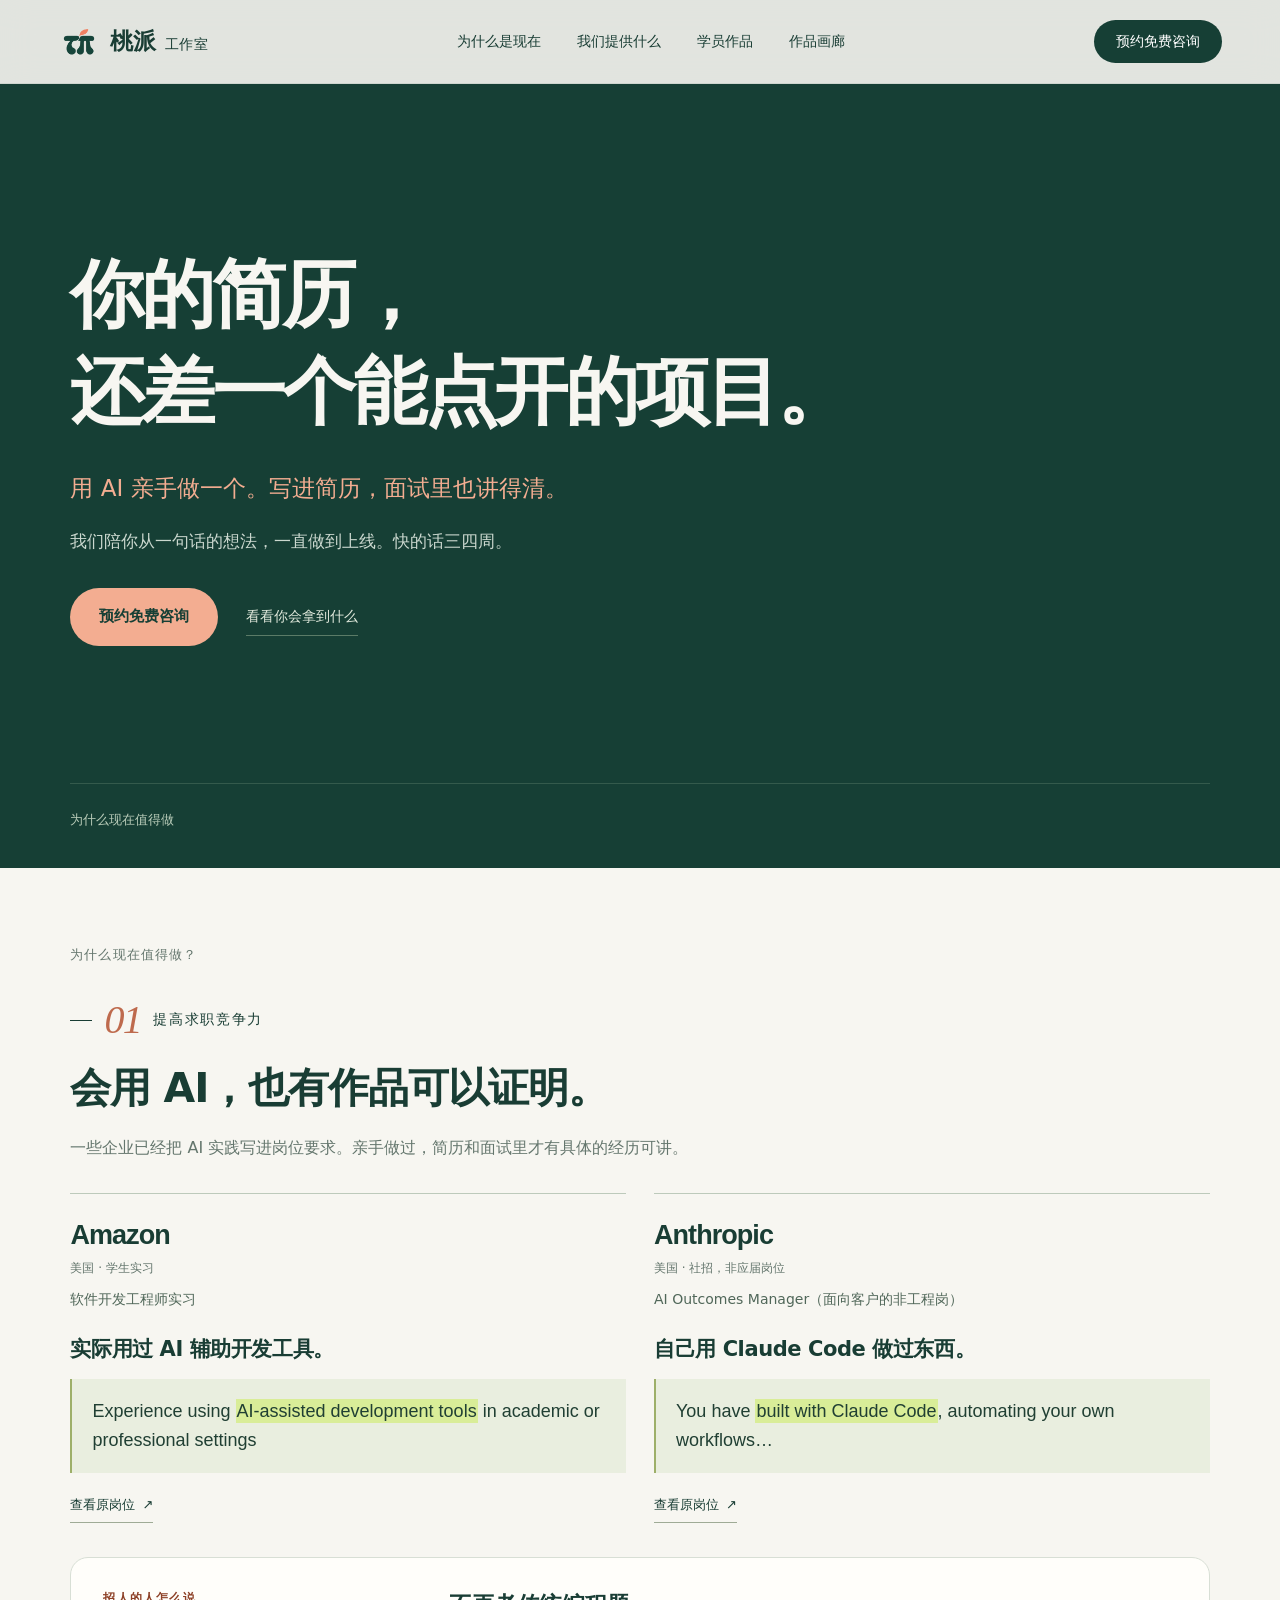
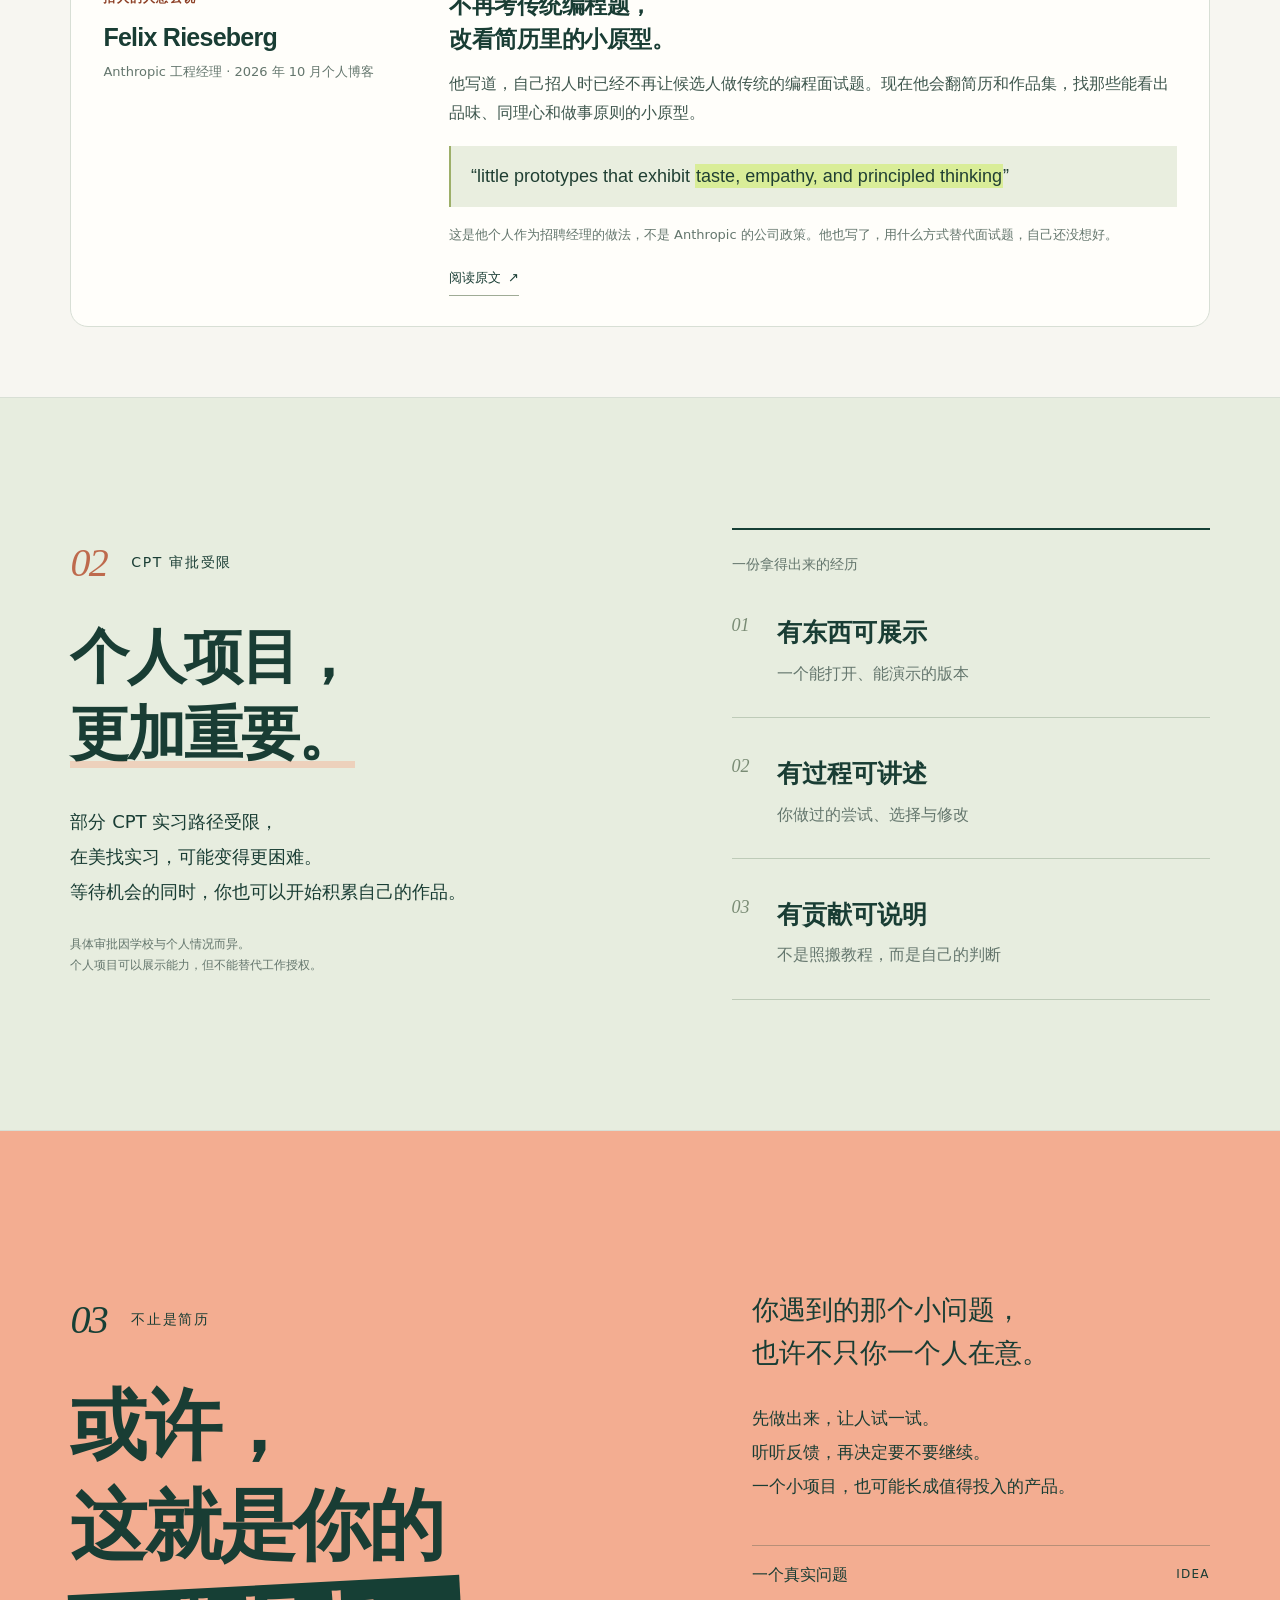
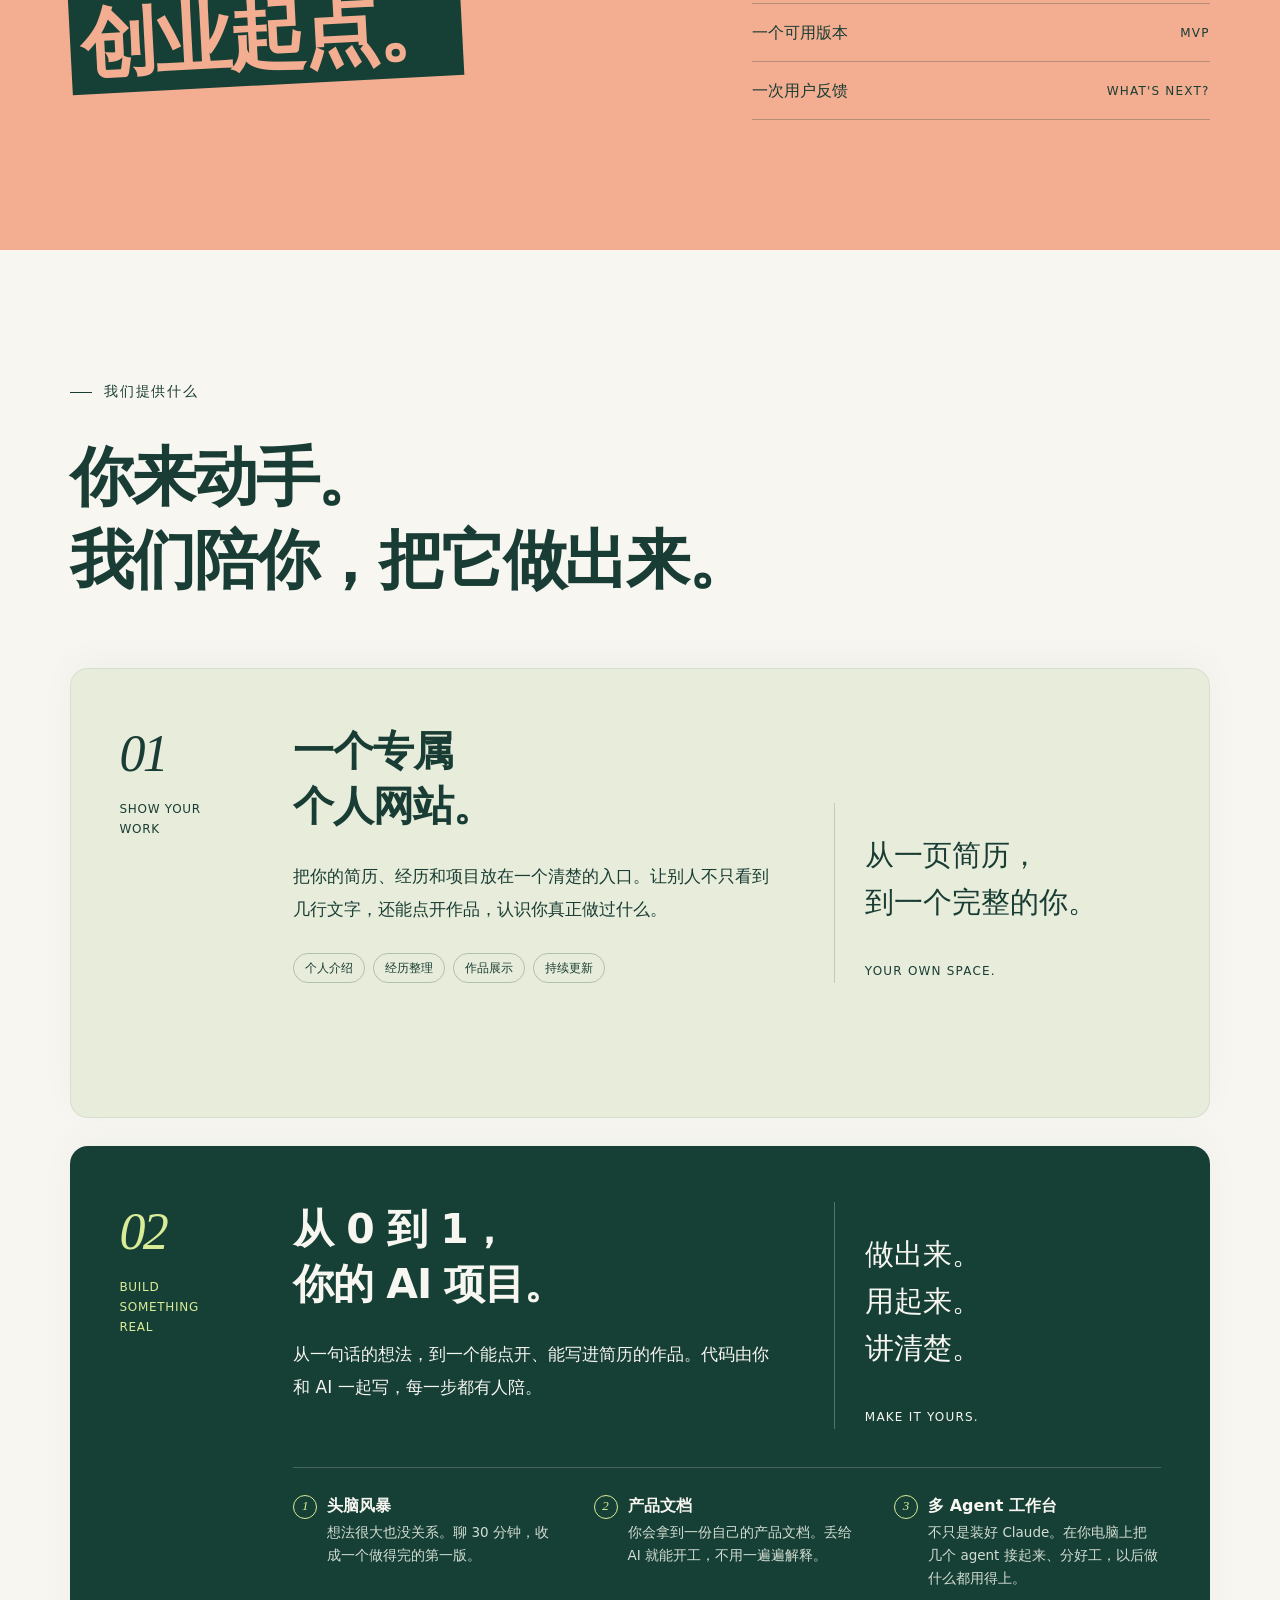
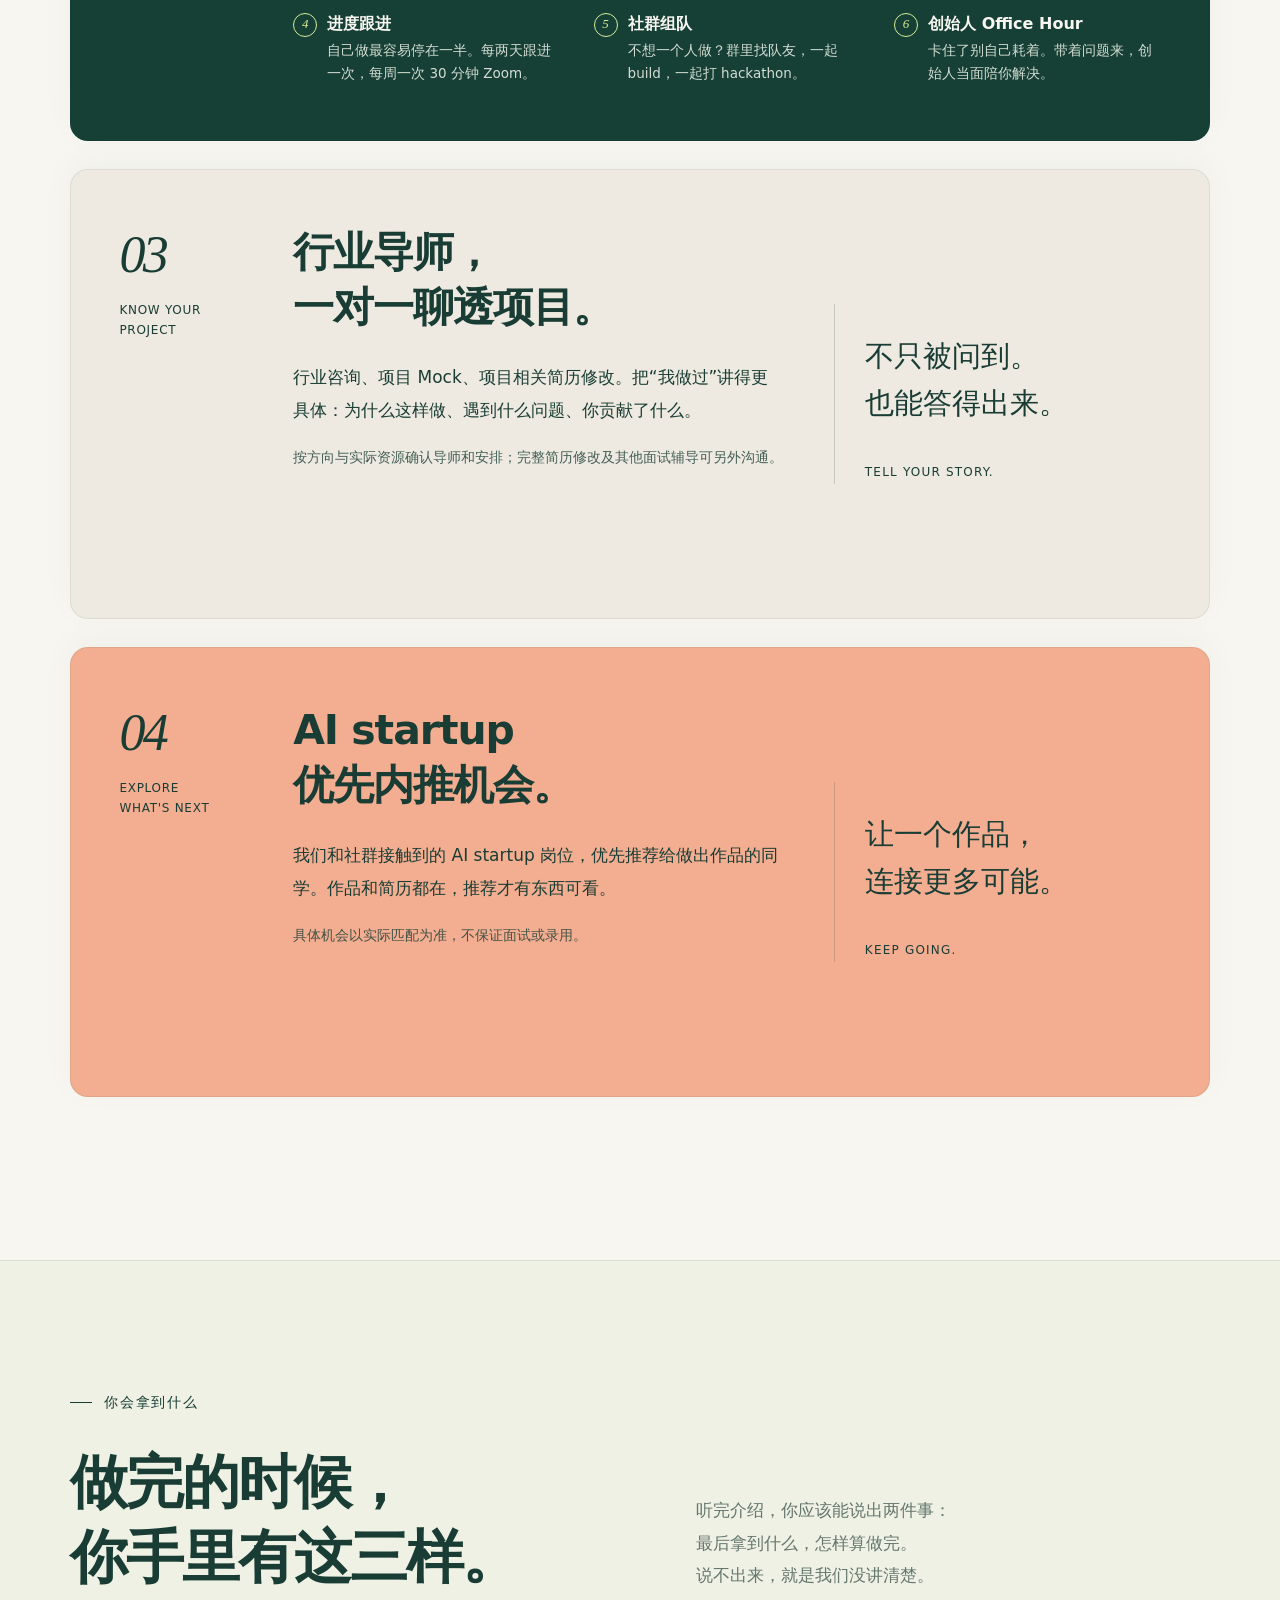
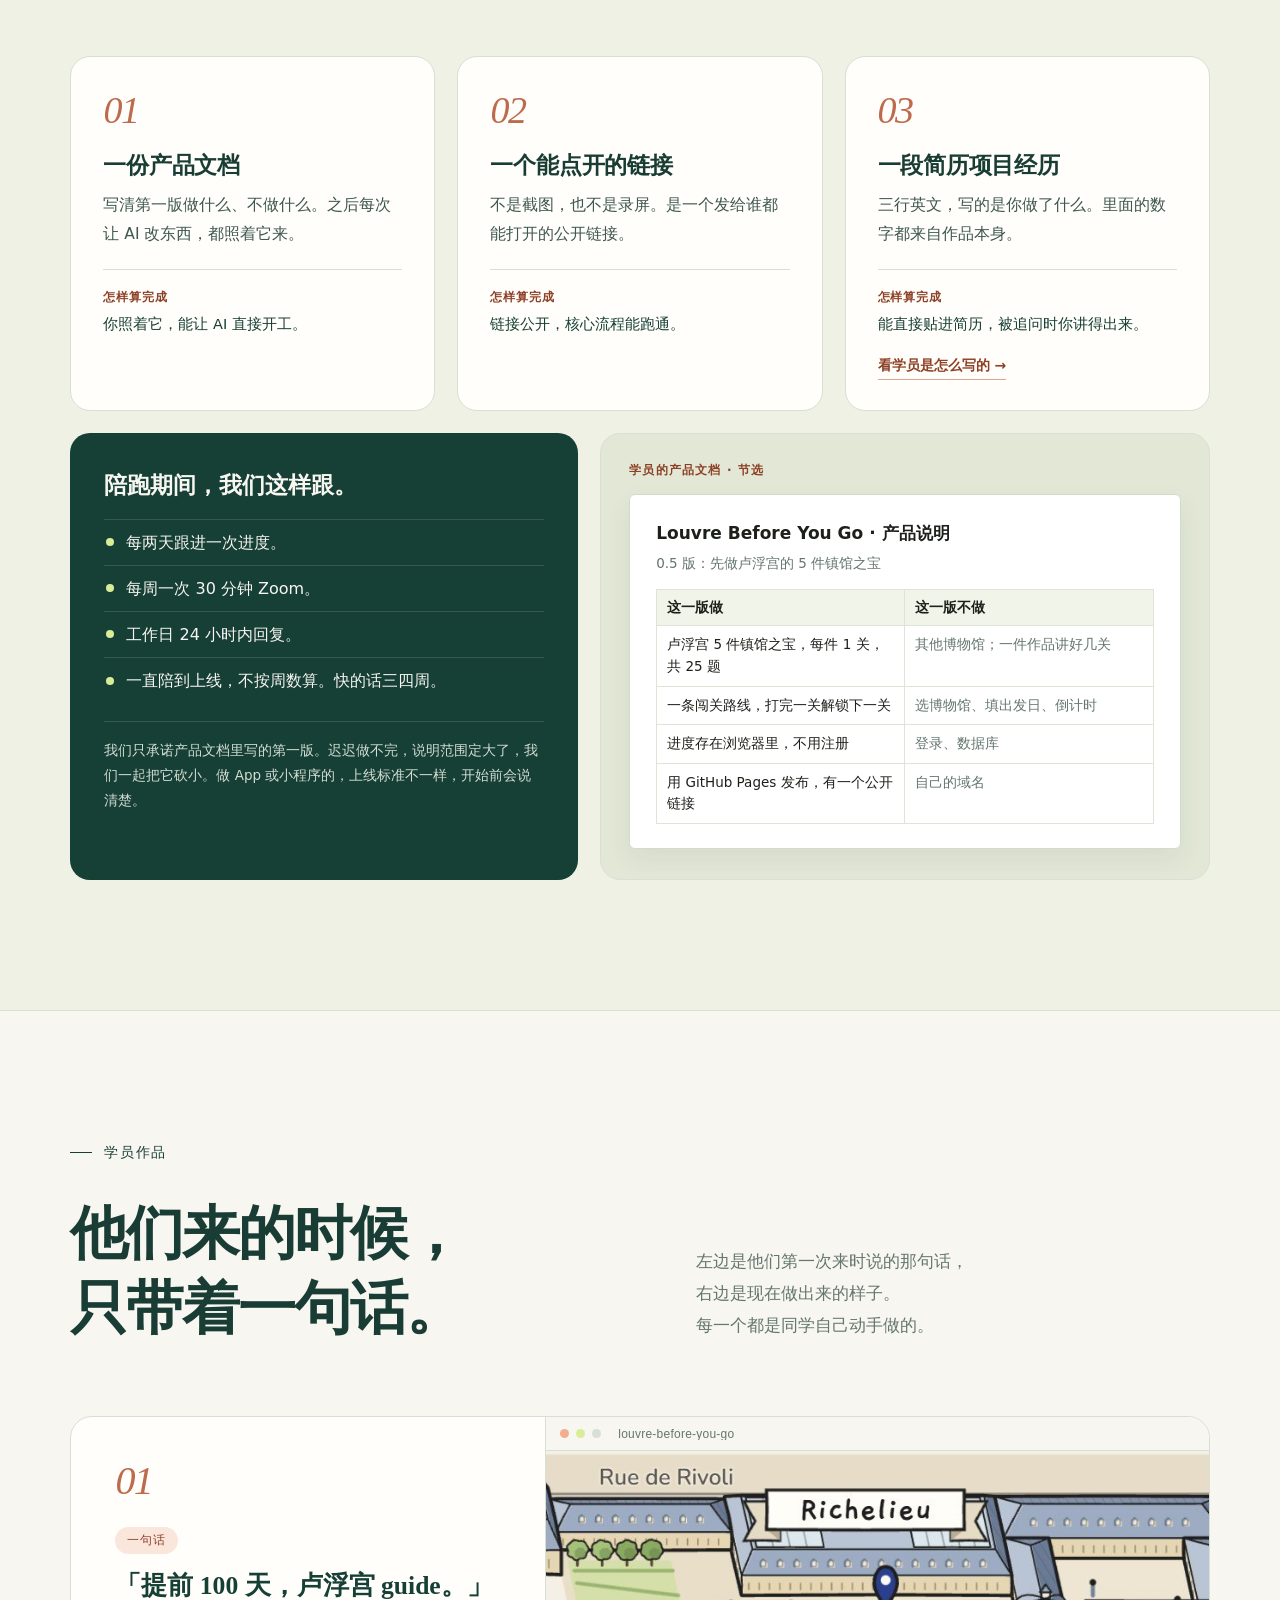
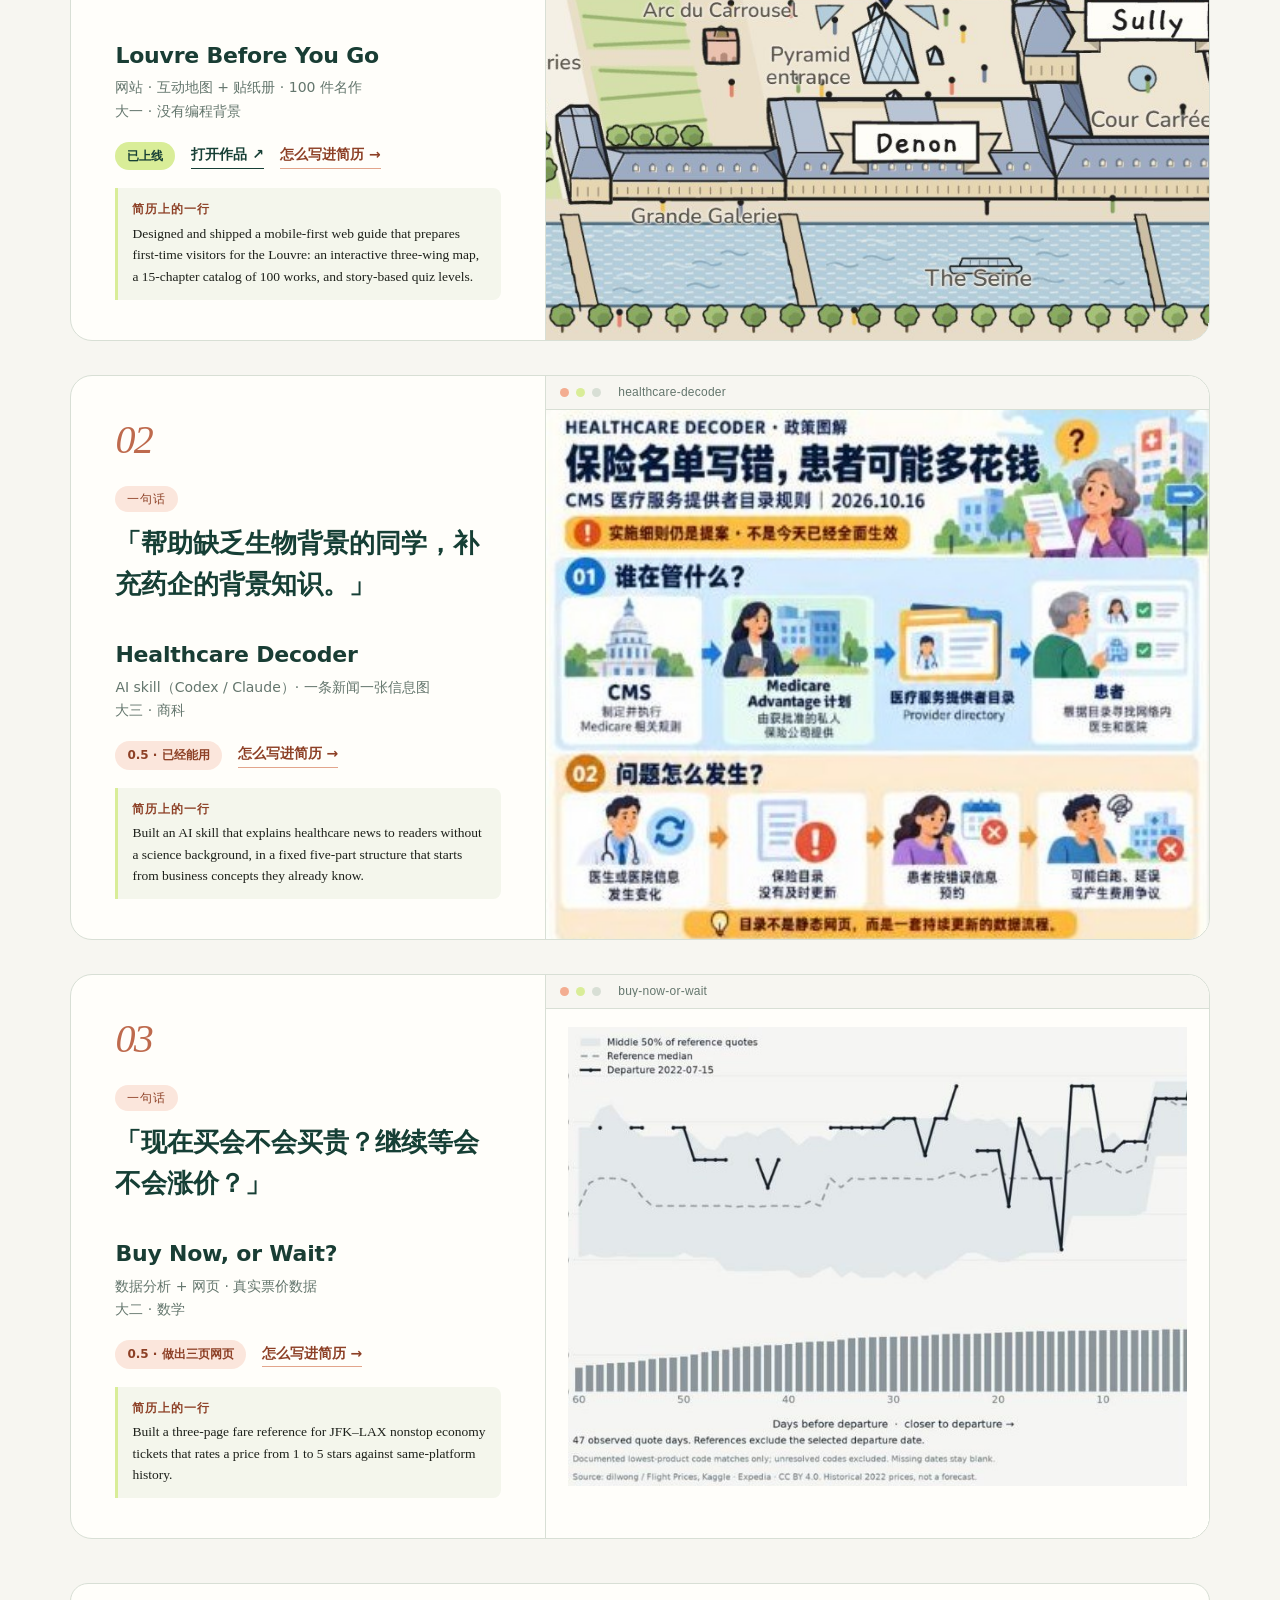
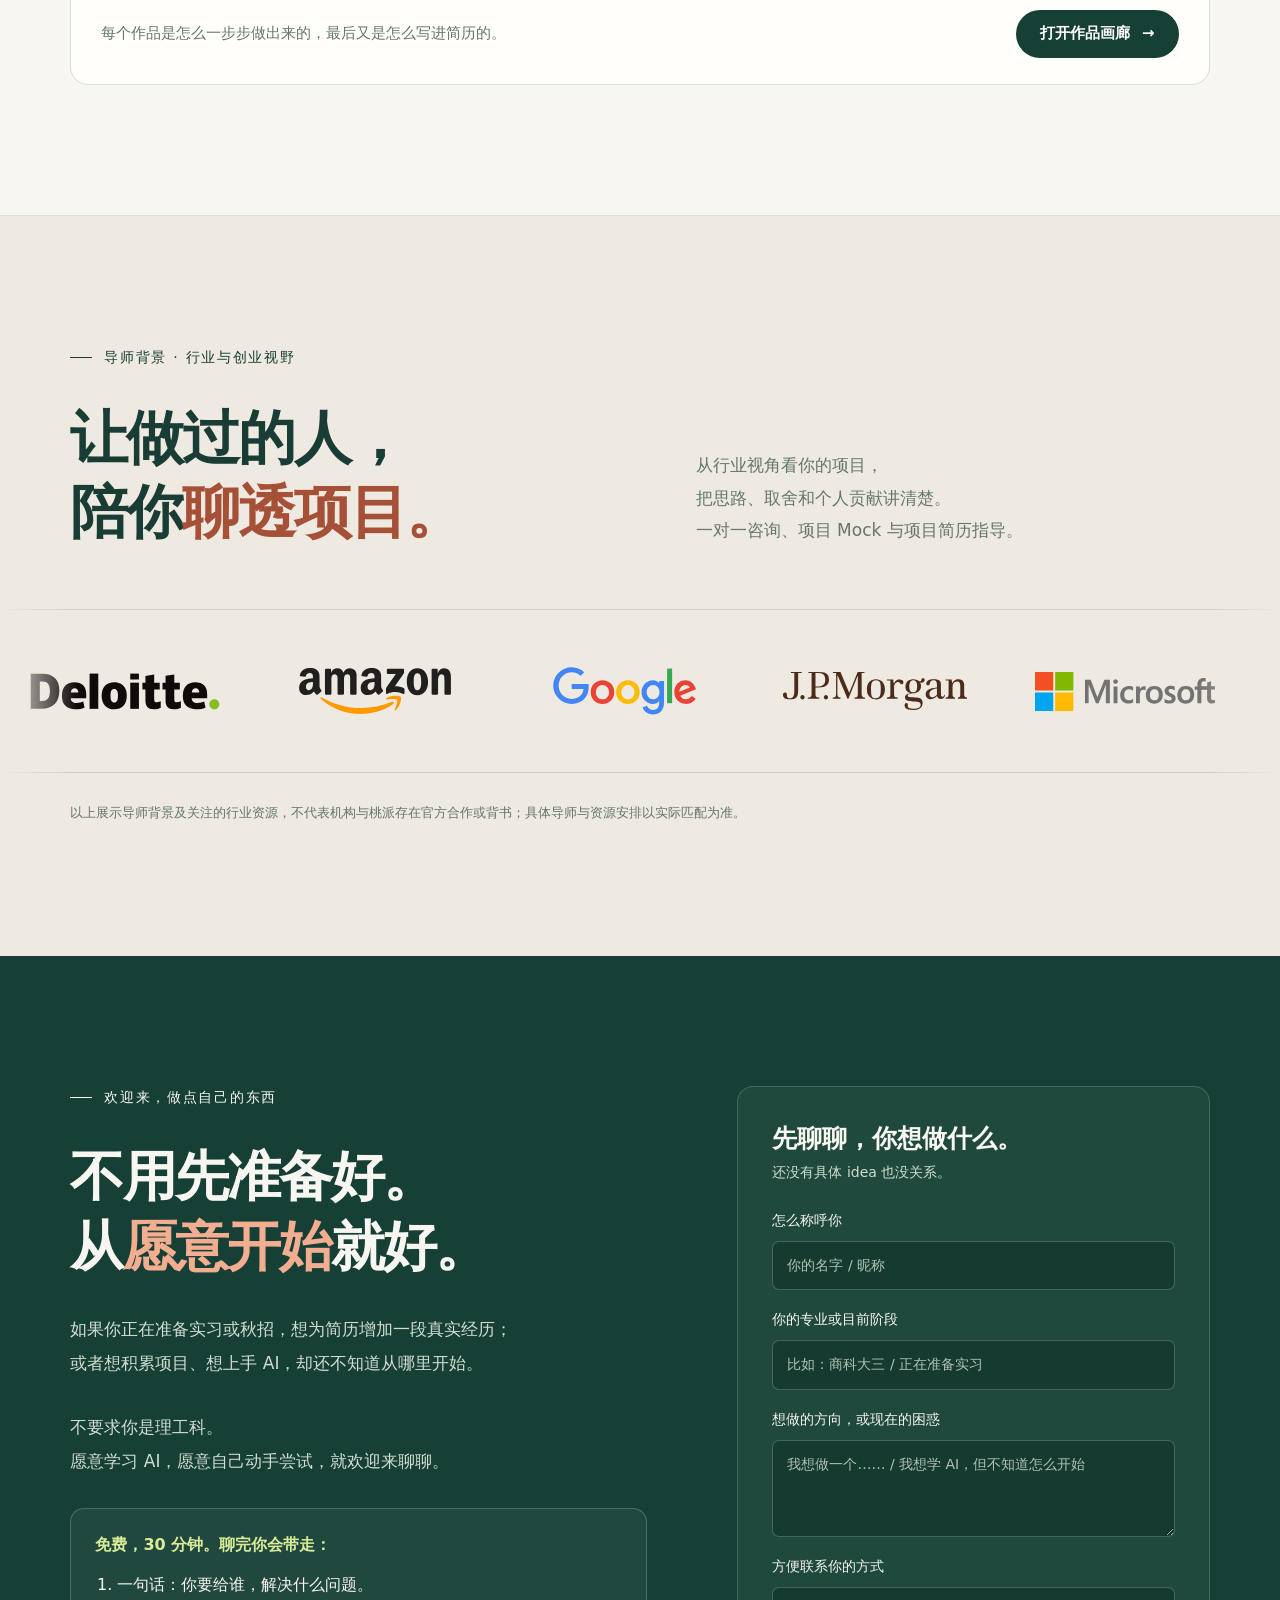
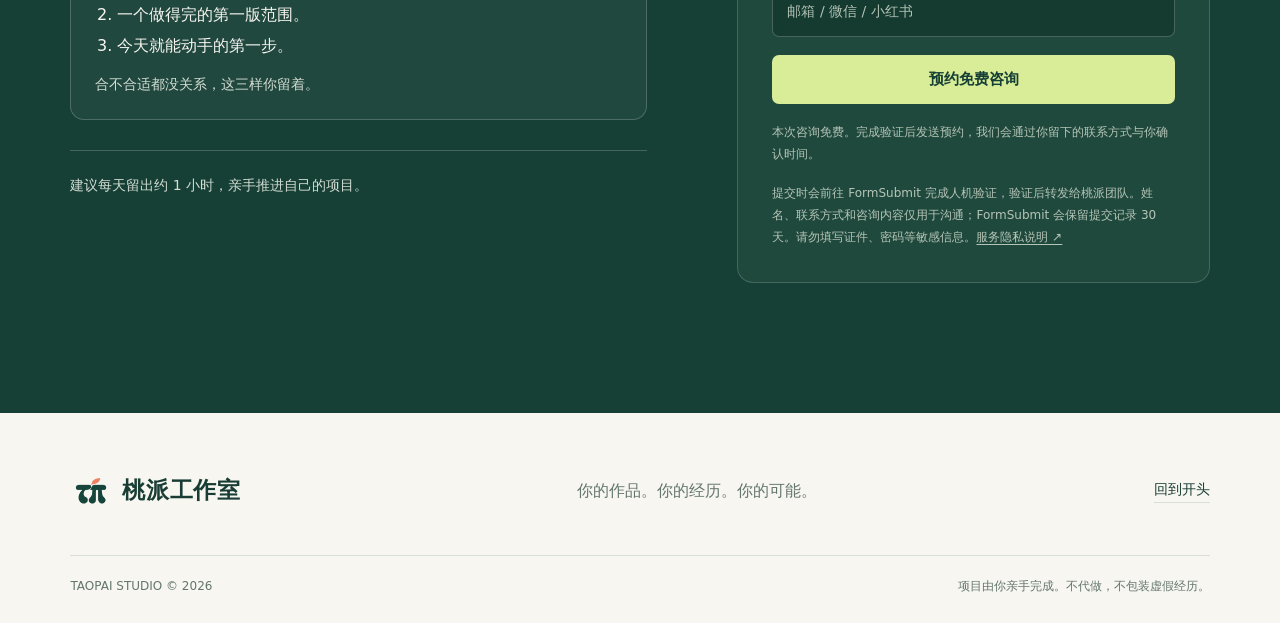
==== commit f4458d81: "Hiring evidence: Anthropic posting and Felix note; card 04 and step 6 wording" ====
--- a/index.html
+++ b/index.html
@@ -1,6 +1,6 @@
 <!doctype html>
 <html lang="zh-CN">
-<head><meta charset="utf-8"><meta name="viewport" content="width=device-width, initial-scale=1"><title>桃派工作室｜你的简历，还差一个能点开的项目</title><meta name="description" content="陪你用 AI 亲手做一个能点开、能写进简历的项目，一直做到上线。"><link rel="icon" type="image/png" href="./images/taopai-logo.png"><link rel="stylesheet" href="./style.css?v=20261126b"><link rel="stylesheet" href="./hero-simple.css"><link rel="stylesheet" href="./hiring-evidence.css">
+<head><meta charset="utf-8"><meta name="viewport" content="width=device-width, initial-scale=1"><title>桃派工作室｜你的简历，还差一个能点开的项目</title><meta name="description" content="陪你用 AI 亲手做一个能点开、能写进简历的项目，一直做到上线。"><link rel="icon" type="image/png" href="./images/taopai-logo.png"><link rel="stylesheet" href="./style.css?v=20261126b"><link rel="stylesheet" href="./hero-simple.css"><link rel="stylesheet" href="./hiring-evidence.css?v=20261126c">
 <link rel="stylesheet" href="./cases.css?v=20261126b"></head>
 <body>
 <a class="skip-link" href="#mission">跳到正文</a>
@@ -11,15 +11,17 @@
 <section id="why" class="section why-intro"><div class="wrap"><div class="why-evidence-heading reveal"><p class="why-section-label">为什么现在值得做？</p><p class="eyebrow"><span class="reason-number">01</span> 提高求职竞争力</p><h2>会用 AI，也有作品可以证明。</h2><p class="why-evidence-intro">一些企业已经把 AI 实践写进岗位要求。亲手做过，简历和面试里才有具体的经历可讲。</p></div>
 <div class="hiring-evidence" id="hiring-evidence">
 <article class="hiring-row"><div class="hiring-role"><strong class="hiring-company">Amazon</strong><span class="hiring-category">美国 · 学生实习</span><h4>软件开发工程师实习</h4></div><div class="hiring-requirement"><h4>实际用过 AI 辅助开发工具。</h4><blockquote lang="en">Experience using <mark>AI-assisted development tools</mark> in academic or professional settings</blockquote><a class="hiring-source" href="https://amazon.jobs/en-gb/jobs/10552937/software-development-engineer-intern-summer-2027-usa" target="_blank" rel="noopener noreferrer" aria-label="查看 Amazon 原岗位">查看原岗位 <span aria-hidden="true">↗</span></a></div></article>
-<article class="hiring-row"><div class="hiring-role"><strong class="hiring-company">Google</strong><span class="hiring-category">新加坡 · 社招，非应届岗位</span><h4>技术项目经理</h4></div><div class="hiring-requirement"><h4>把生成式 AI 接入工作流程。</h4><blockquote lang="en">Experience integrating <mark>generative AI tools or LLM interfaces</mark> into workflows.</blockquote><a class="hiring-source" href="https://www.google.com/about/careers/applications/jobs/results/99848736716268230-technical-program-manager-mechanical-data-center-supplier-quality" target="_blank" rel="noopener noreferrer" aria-label="查看 Google 原岗位">查看原岗位 <span aria-hidden="true">↗</span></a></div></article>
-</div></div></section>
+<article class="hiring-row"><div class="hiring-role"><strong class="hiring-company">Anthropic</strong><span class="hiring-category">美国 · 社招，非应届岗位</span><h4>AI Outcomes Manager（面向客户的非工程岗）</h4></div><div class="hiring-requirement"><h4>自己用 Claude Code 做过东西。</h4><blockquote lang="en">You have <mark>built with Claude Code</mark>, automating your own workflows…</blockquote><a class="hiring-source" href="https://job-boards.greenhouse.io/anthropic/jobs/5454800008" target="_blank" rel="noopener noreferrer" aria-label="查看 Anthropic 原岗位">查看原岗位 <span aria-hidden="true">↗</span></a></div></article>
+</div>
+<article class="hiring-voice reveal"><div class="hiring-voice-who"><p class="hiring-voice-label">招人的人怎么说</p><strong>Felix Rieseberg</strong><span>Anthropic 工程经理 · 2026 年 10 月个人博客</span></div><div class="hiring-voice-what"><h4>不再考传统编程题，<br>改看简历里的小原型。</h4><p>他写道，自己招人时已经不再让候选人做传统的编程面试题。现在他会翻简历和作品集，找那些能看出品味、同理心和做事原则的小原型。</p><blockquote lang="en">“little prototypes that exhibit <mark>taste, empathy, and principled thinking</mark>”</blockquote><p class="hiring-voice-note">这是他个人作为招聘经理的做法，不是 Anthropic 的公司政策。他也写了，用什么方式替代面试题，自己还没想好。</p><a class="hiring-source" href="https://felixrieseberg.com/hunger-beats-tenure-advice-for-junior-engineers/" target="_blank" rel="noopener noreferrer">阅读原文 <span aria-hidden="true">↗</span></a></div></article>
+</div></section>
 <section class="section cpt-section"><div class="wrap cpt-grid"><div class="reveal"><p class="eyebrow"><span class="reason-number">02</span> CPT 审批受限</p><h2>个人项目，<br><span class="underline">更加重要。</span></h2><p class="section-copy">部分 CPT 实习路径受限，<br>在美找实习，可能变得更困难。<br>等待机会的同时，你也可以开始积累自己的作品。</p><p class="small-note">具体审批因学校与个人情况而异。<br>个人项目可以展示能力，但不能替代工作授权。</p></div><div class="project-proof reveal"><span class="proof-kicker">一份拿得出来的经历</span><div class="proof-line"><span>01</span><strong>有东西可展示</strong><p>一个能打开、能演示的版本</p></div><div class="proof-line"><span>02</span><strong>有过程可讲述</strong><p>你做过的尝试、选择与修改</p></div><div class="proof-line"><span>03</span><strong>有贡献可说明</strong><p>不是照搬教程，而是自己的判断</p></div></div></div></section>
 <section class="section startup-section"><div class="wrap startup-grid"><div class="reveal"><p class="eyebrow"><span class="reason-number">03</span> 不止是简历</p><h2>或许，<br>这就是你的<br><span class="startup-word">创业起点。</span></h2></div><div class="startup-right reveal"><p>你遇到的那个小问题，<br>也许不只你一个人在意。</p><p>先做出来，让人试一试。<br>听听反馈，再决定要不要继续。<br>一个小项目，也可能长成值得投入的产品。</p><ol class="idea-path" aria-label="从想法到产品"><li><span>一个真实问题</span><small>IDEA</small></li><li><span>一个可用版本</span><small>MVP</small></li><li><span>一次用户反馈</span><small>WHAT'S NEXT?</small></li></ol></div></div></section>
 <section class="section support-section" id="support"><div class="wrap"><div class="support-heading reveal"><p class="eyebrow">我们提供什么</p><h2>你来动手。<br>我们陪你，把它做出来。</h2></div><div class="support-stack">
 <article class="service-card service-website"><div class="service-index">01<span>SHOW YOUR WORK</span></div><div class="service-content"><h3>一个专属<br>个人网站。</h3><p>把你的简历、经历和项目放在一个清楚的入口。让别人不只看到几行文字，还能点开作品，认识你真正做过什么。</p><div class="service-tags"><span>个人介绍</span><span>经历整理</span><span>作品展示</span><span>持续更新</span></div></div><div class="service-side"><p>从一页简历，<br>到一个完整的你。</p><span>YOUR OWN SPACE.</span></div></article>
-<article class="service-card service-mvp"><div class="service-index">02<span>BUILD SOMETHING REAL</span></div><div class="service-content"><h3>从 0 到 1，<br>你的 AI 项目。</h3><p>从一句话的想法，到一个能点开、能写进简历的作品。代码由你和 AI 一起写，每一步都有人陪。</p></div><div class="service-side"><p>做出来。<br>用起来。<br>讲清楚。</p><span>MAKE IT YOURS.</span></div><ol class="build-steps"><li><strong>头脑风暴</strong><span>想法很大也没关系。聊 30 分钟，收成一个做得完的第一版。</span></li><li><strong>产品文档</strong><span>你会拿到一份自己的产品文档。丢给 AI 就能开工，不用一遍遍解释。</span></li><li><strong>多 Agent 工作台</strong><span>不只是装好 Claude。在你电脑上把几个 agent 接起来、分好工，以后做什么都用得上。</span></li><li><strong>进度跟进</strong><span>自己做最容易停在一半。每两天跟进一次，每周一次 30 分钟 Zoom。</span></li><li><strong>社群组队</strong><span>不想一个人做？群里找队友，一起 build，一起打 hackathon。</span></li><li><strong>创始人 Office Hour</strong><span>卡住了别自己耗着。带着问题来，Patrick 和 Garrett 当面陪你解决。</span></li></ol></article>
+<article class="service-card service-mvp"><div class="service-index">02<span>BUILD SOMETHING REAL</span></div><div class="service-content"><h3>从 0 到 1，<br>你的 AI 项目。</h3><p>从一句话的想法，到一个能点开、能写进简历的作品。代码由你和 AI 一起写，每一步都有人陪。</p></div><div class="service-side"><p>做出来。<br>用起来。<br>讲清楚。</p><span>MAKE IT YOURS.</span></div><ol class="build-steps"><li><strong>头脑风暴</strong><span>想法很大也没关系。聊 30 分钟，收成一个做得完的第一版。</span></li><li><strong>产品文档</strong><span>你会拿到一份自己的产品文档。丢给 AI 就能开工，不用一遍遍解释。</span></li><li><strong>多 Agent 工作台</strong><span>不只是装好 Claude。在你电脑上把几个 agent 接起来、分好工，以后做什么都用得上。</span></li><li><strong>进度跟进</strong><span>自己做最容易停在一半。每两天跟进一次，每周一次 30 分钟 Zoom。</span></li><li><strong>社群组队</strong><span>不想一个人做？群里找队友，一起 build，一起打 hackathon。</span></li><li><strong>创始人 Office Hour</strong><span>卡住了别自己耗着。带着问题来，创始人当面陪你解决。</span></li></ol></article>
 <article class="service-card service-mentor"><div class="service-index">03<span>KNOW YOUR PROJECT</span></div><div class="service-content"><h3>行业导师，<br>一对一聊透项目。</h3><p>行业咨询、项目 Mock、项目相关简历修改。把“我做过”讲得更具体：为什么这样做、遇到什么问题、你贡献了什么。</p><p class="service-detail">按方向与实际资源确认导师和安排；完整简历修改及其他面试辅导可另外沟通。</p></div><div class="service-side"><p>不只被问到。<br>也能答得出来。</p><span>TELL YOUR STORY.</span></div></article>
-<article class="service-card service-next"><div class="service-index">04<span>EXPLORE WHAT'S NEXT</span></div><div class="service-content"><h3>内推与<br>孵化器机会。</h3><p>根据你的背景、项目进展和实际资源，探索合适的内推对接、孵化器申请辅导与推荐机会。</p><p class="service-detail">具体机会以实际匹配为准，不保证面试、录用或孵化器录取。</p></div><div class="service-side"><p>让一个作品，<br>连接更多可能。</p><span>KEEP GOING.</span></div></article>
+<article class="service-card service-next"><div class="service-index">04<span>EXPLORE WHAT'S NEXT</span></div><div class="service-content"><h3>AI startup<br>优先内推机会。</h3><p>我们和社群接触到的 AI startup 岗位，优先推荐给做出作品的同学。作品和简历都在，推荐才有东西可看。</p><p class="service-detail">具体机会以实际匹配为准，不保证面试或录用。</p></div><div class="service-side"><p>让一个作品，<br>连接更多可能。</p><span>KEEP GOING.</span></div></article>
 </div></div></section>
 <section class="section deliver-section" id="deliver" aria-labelledby="deliver-title"><div class="wrap"><div class="deliver-heading reveal"><div><p class="eyebrow">你会拿到什么</p><h2 id="deliver-title">做完的时候，<br>你手里有<span class="underline">这三样。</span></h2></div><p class="deliver-intro">听完介绍，你应该能说出两件事：<br>最后拿到什么，怎样算做完。<br>说不出来，就是我们没讲清楚。</p></div>
 <ol class="deliver-list">
--- a/hiring-evidence.css
+++ b/hiring-evidence.css
@@ -28,3 +28,14 @@
 .hiring-footnote{font-size:12px;line-height:1.9;color:var(--muted);margin:18px 0 0;max-width:1000px}
 .image-viewer{width:min(1400px,96vw)}.image-viewer img{min-height:0!important;max-height:65vh;object-fit:contain}.image-viewer p{margin-bottom:0}
 @media(max-width:700px){.hero-simple + .why-intro{padding-top:60px;padding-bottom:55px}.why-evidence-heading h2{font-size:28px}.why-evidence-intro{font-size:15px}.hiring-evidence{grid-template-columns:1fr;gap:25px}.hiring-row{padding-top:22px}.hiring-requirement{margin-top:18px}.hiring-requirement h4{font-size:20px}.hiring-requirement blockquote{font-size:17px;padding:16px 18px}.why-section-label{margin-bottom:25px}}
+.hiring-voice{margin-top:34px;padding:30px 32px;background:#fffefa;border:1px solid var(--line);border-radius:18px;display:grid;grid-template-columns:.42fr 1fr;gap:40px;align-items:start}
+.hiring-voice-label{margin:0 0 14px;font-size:12px;letter-spacing:.1em;color:#8d4026;font-weight:650}
+.hiring-voice-who strong{display:block;font-family:Arial,sans-serif;font-size:25px;line-height:1.25;letter-spacing:-.03em;font-weight:650}
+.hiring-voice-who span{display:block;margin-top:8px;font-size:13px;line-height:1.7;color:var(--muted)}
+.hiring-voice-what{display:flex;flex-direction:column;align-items:flex-start;min-width:0}
+.hiring-voice-what h4{font-size:23px;line-height:1.5;font-weight:600;letter-spacing:-.02em;margin:0 0 12px}
+.hiring-voice-what p{margin:0;font-size:16px;line-height:1.85;color:#3f574e;max-width:720px}
+.hiring-voice-what blockquote{margin:18px 0 0;padding:16px 20px;background:#e9eedf;border-left:2px solid #9daf69;font-family:Arial,sans-serif;font-size:18px;line-height:1.6;color:#203f33;align-self:stretch}
+.hiring-voice-what mark{background:#d9ed98;color:inherit;padding:2px 1px}
+.hiring-voice-what .hiring-voice-note{margin-top:16px;font-size:13px;line-height:1.8;color:var(--muted)}
+@media(max-width:700px){.hiring-voice{grid-template-columns:1fr;gap:20px;padding:24px 20px;margin-top:26px;border-radius:14px}.hiring-voice-who strong{font-size:23px}.hiring-voice-what h4{font-size:20px}.hiring-voice-what p{font-size:15px}.hiring-voice-what blockquote{font-size:17px;padding:14px 16px}}
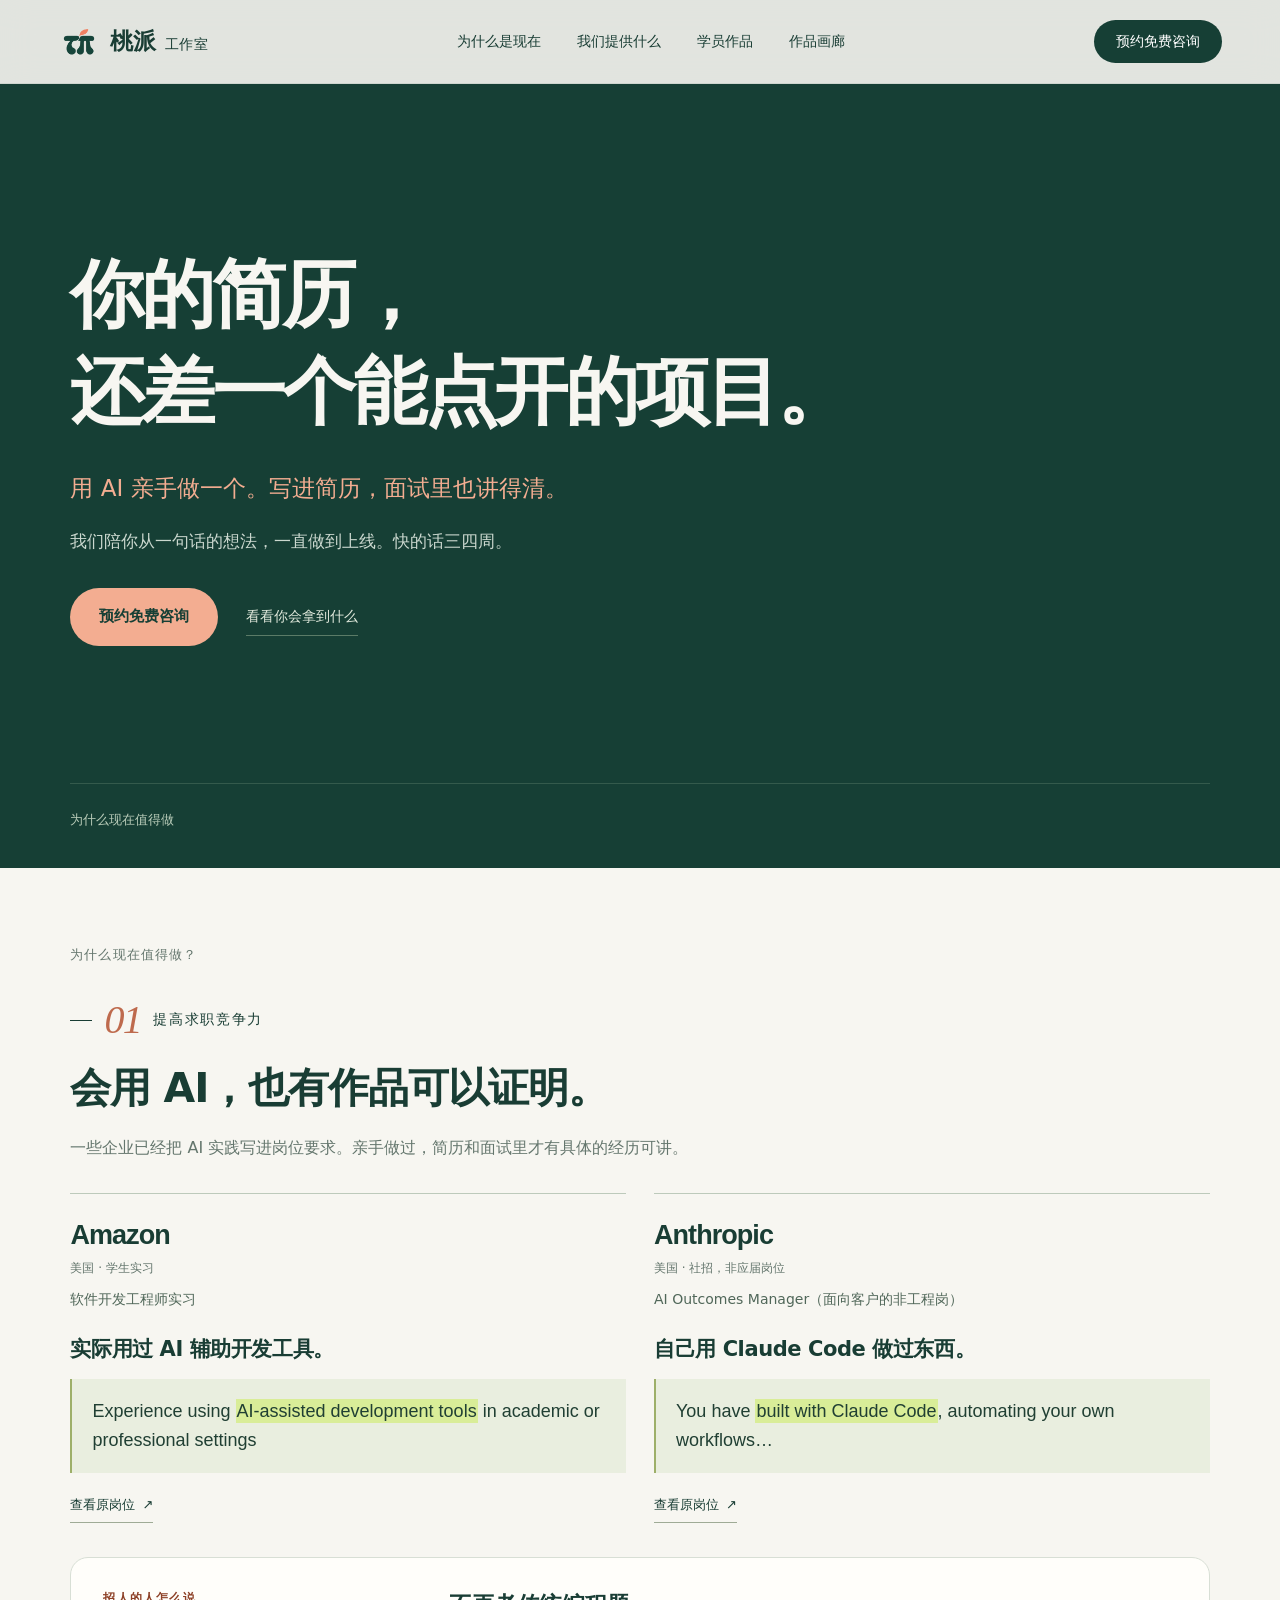
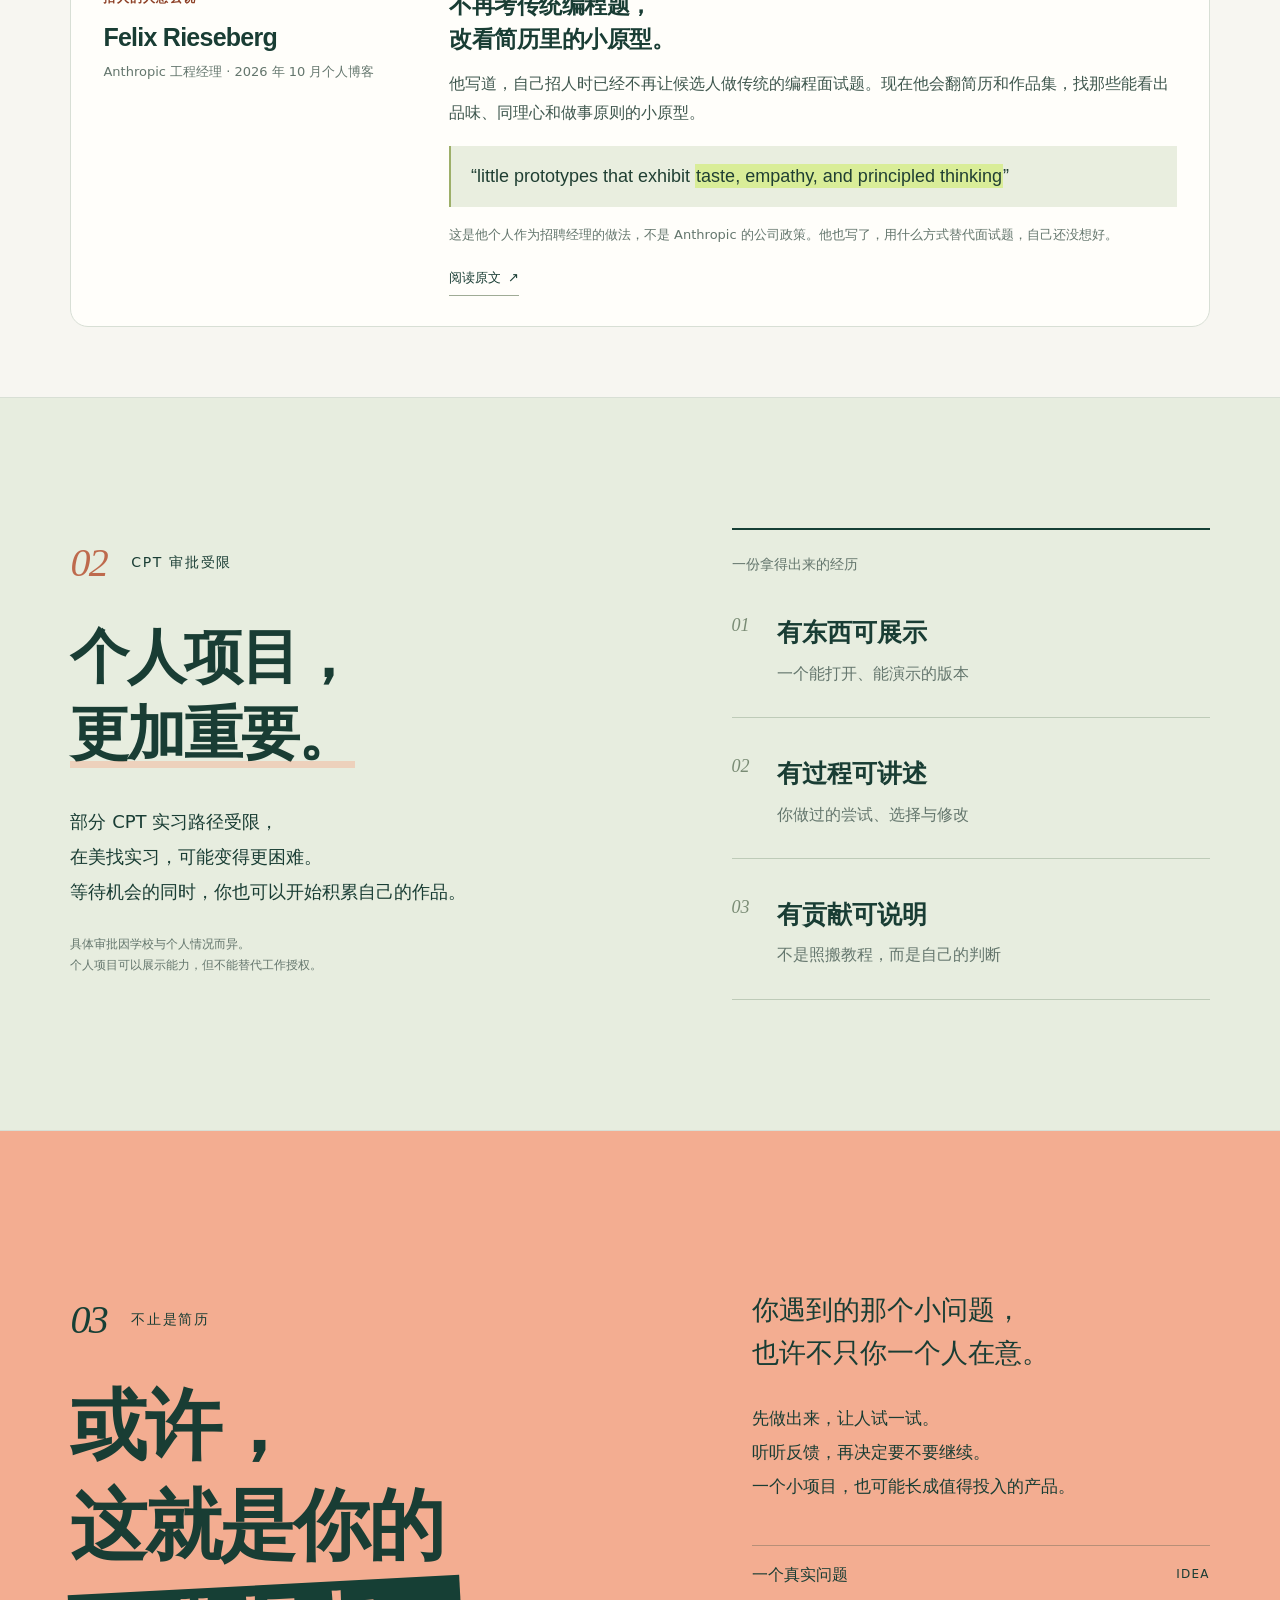
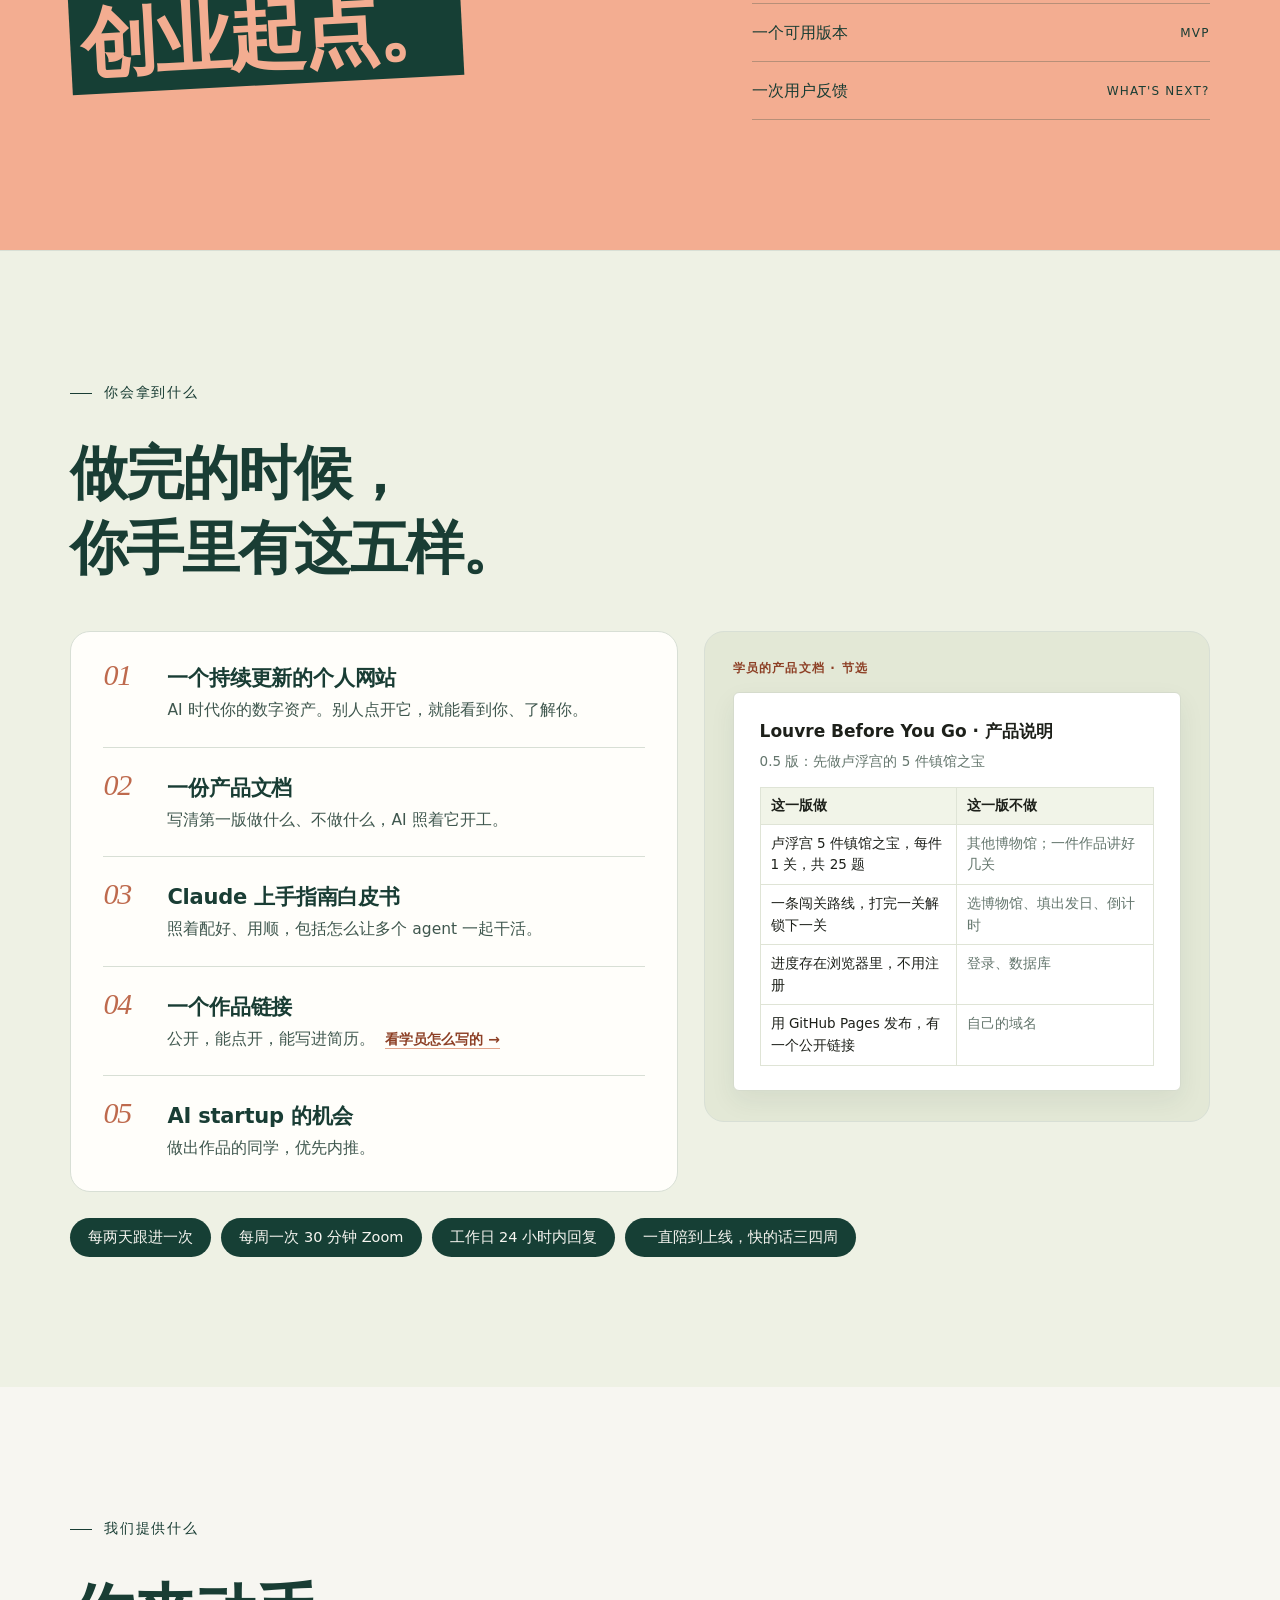
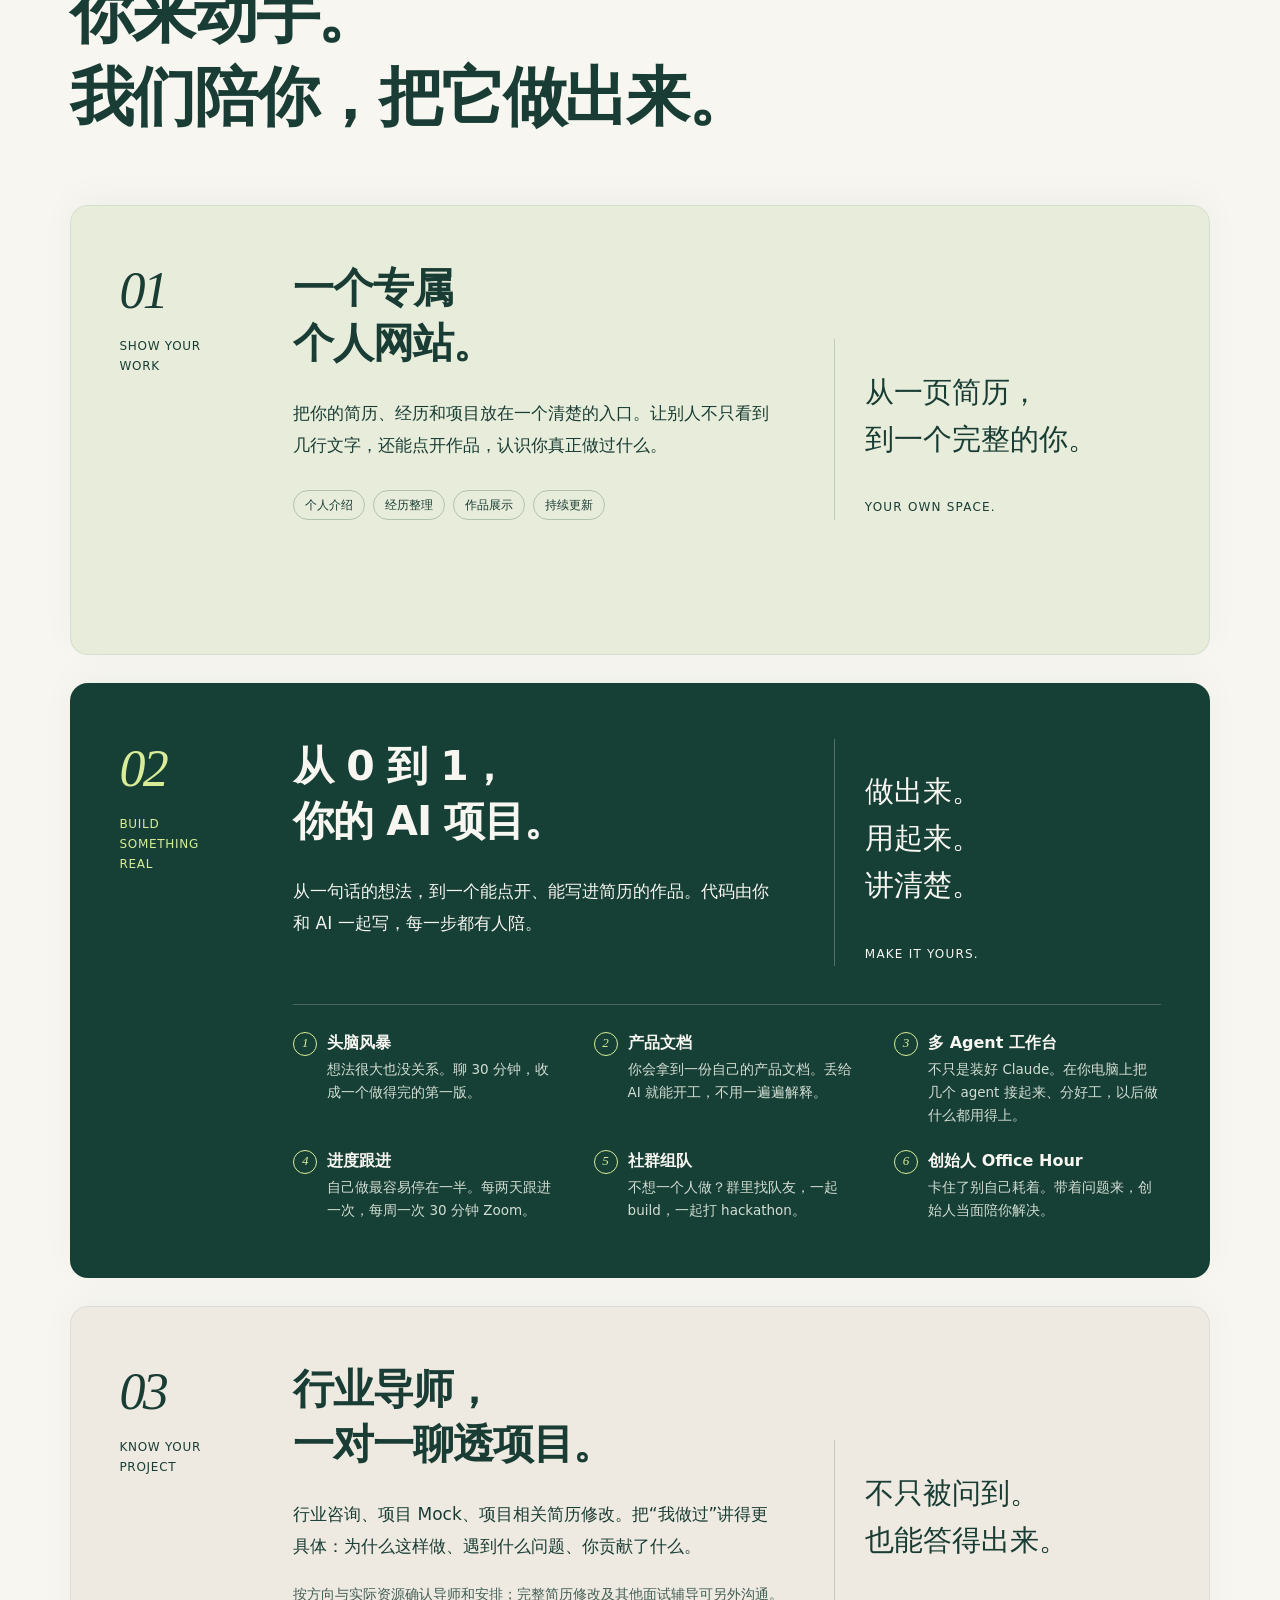
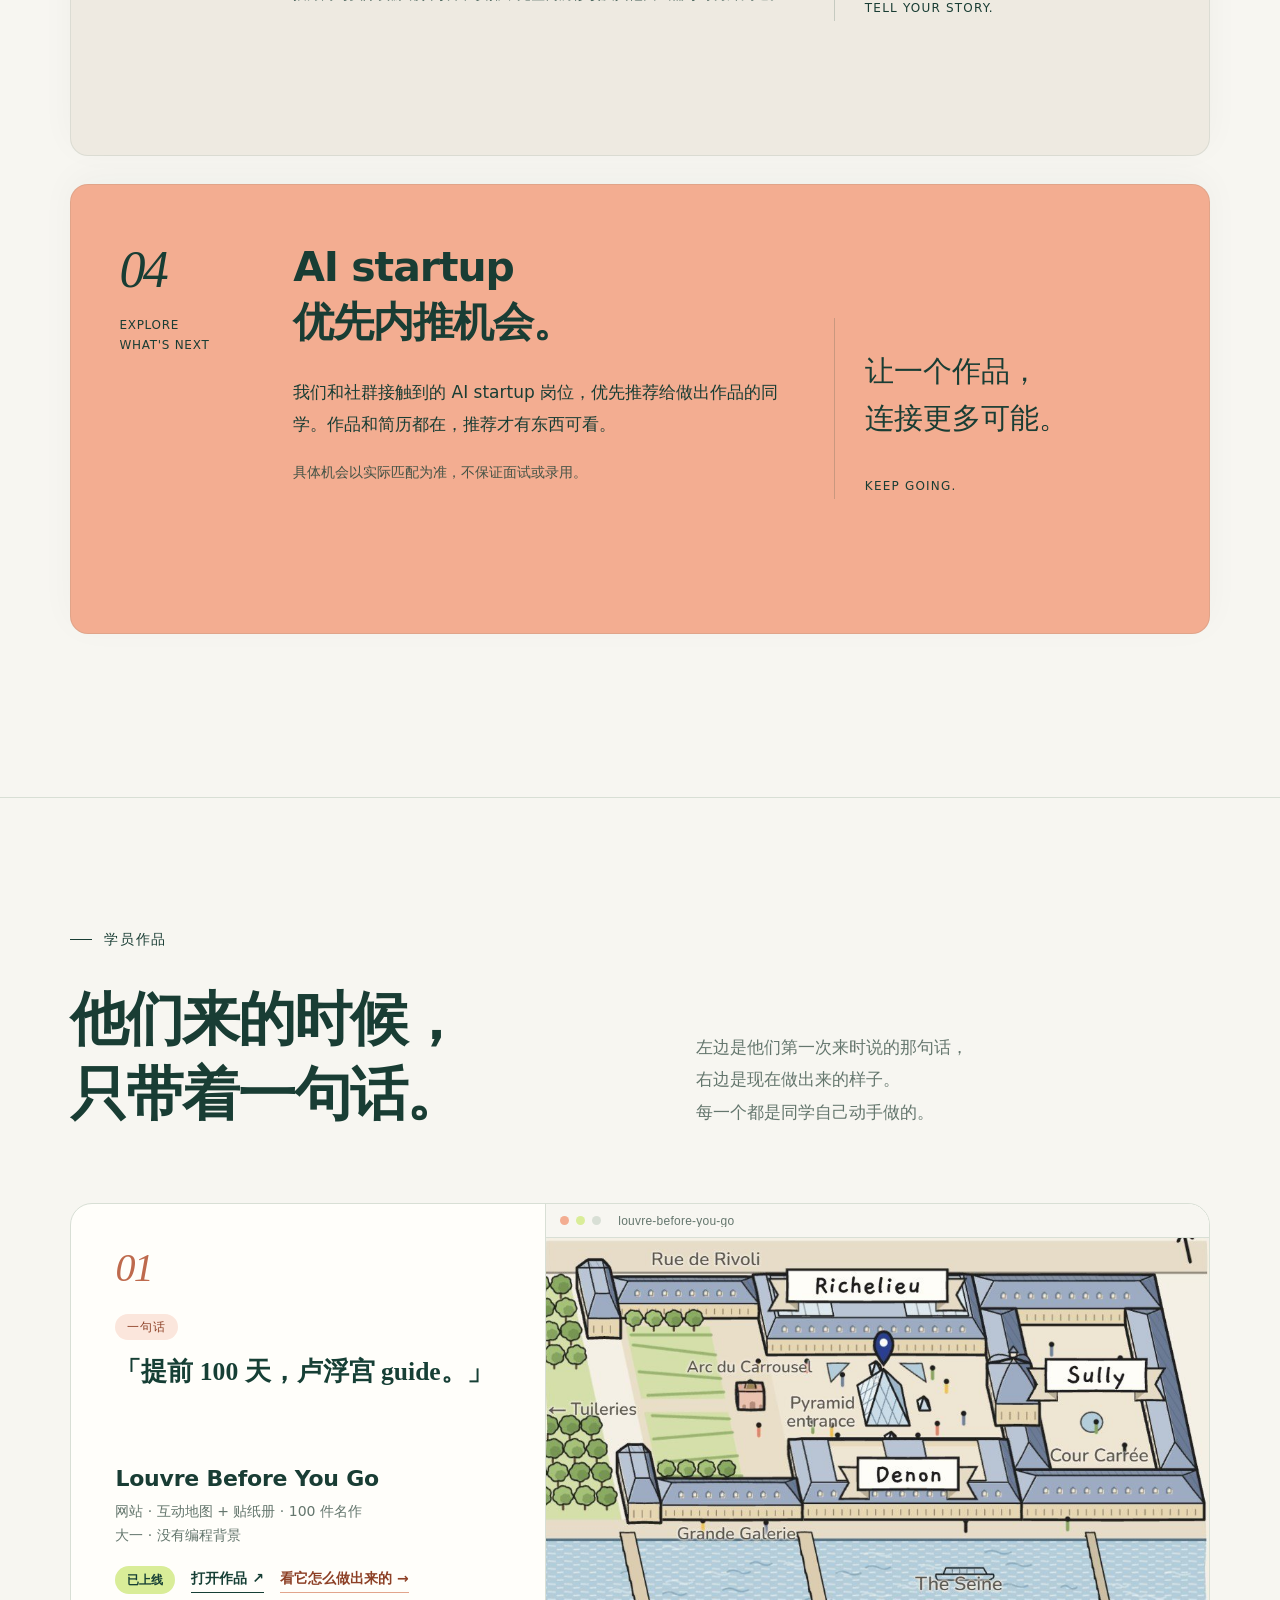
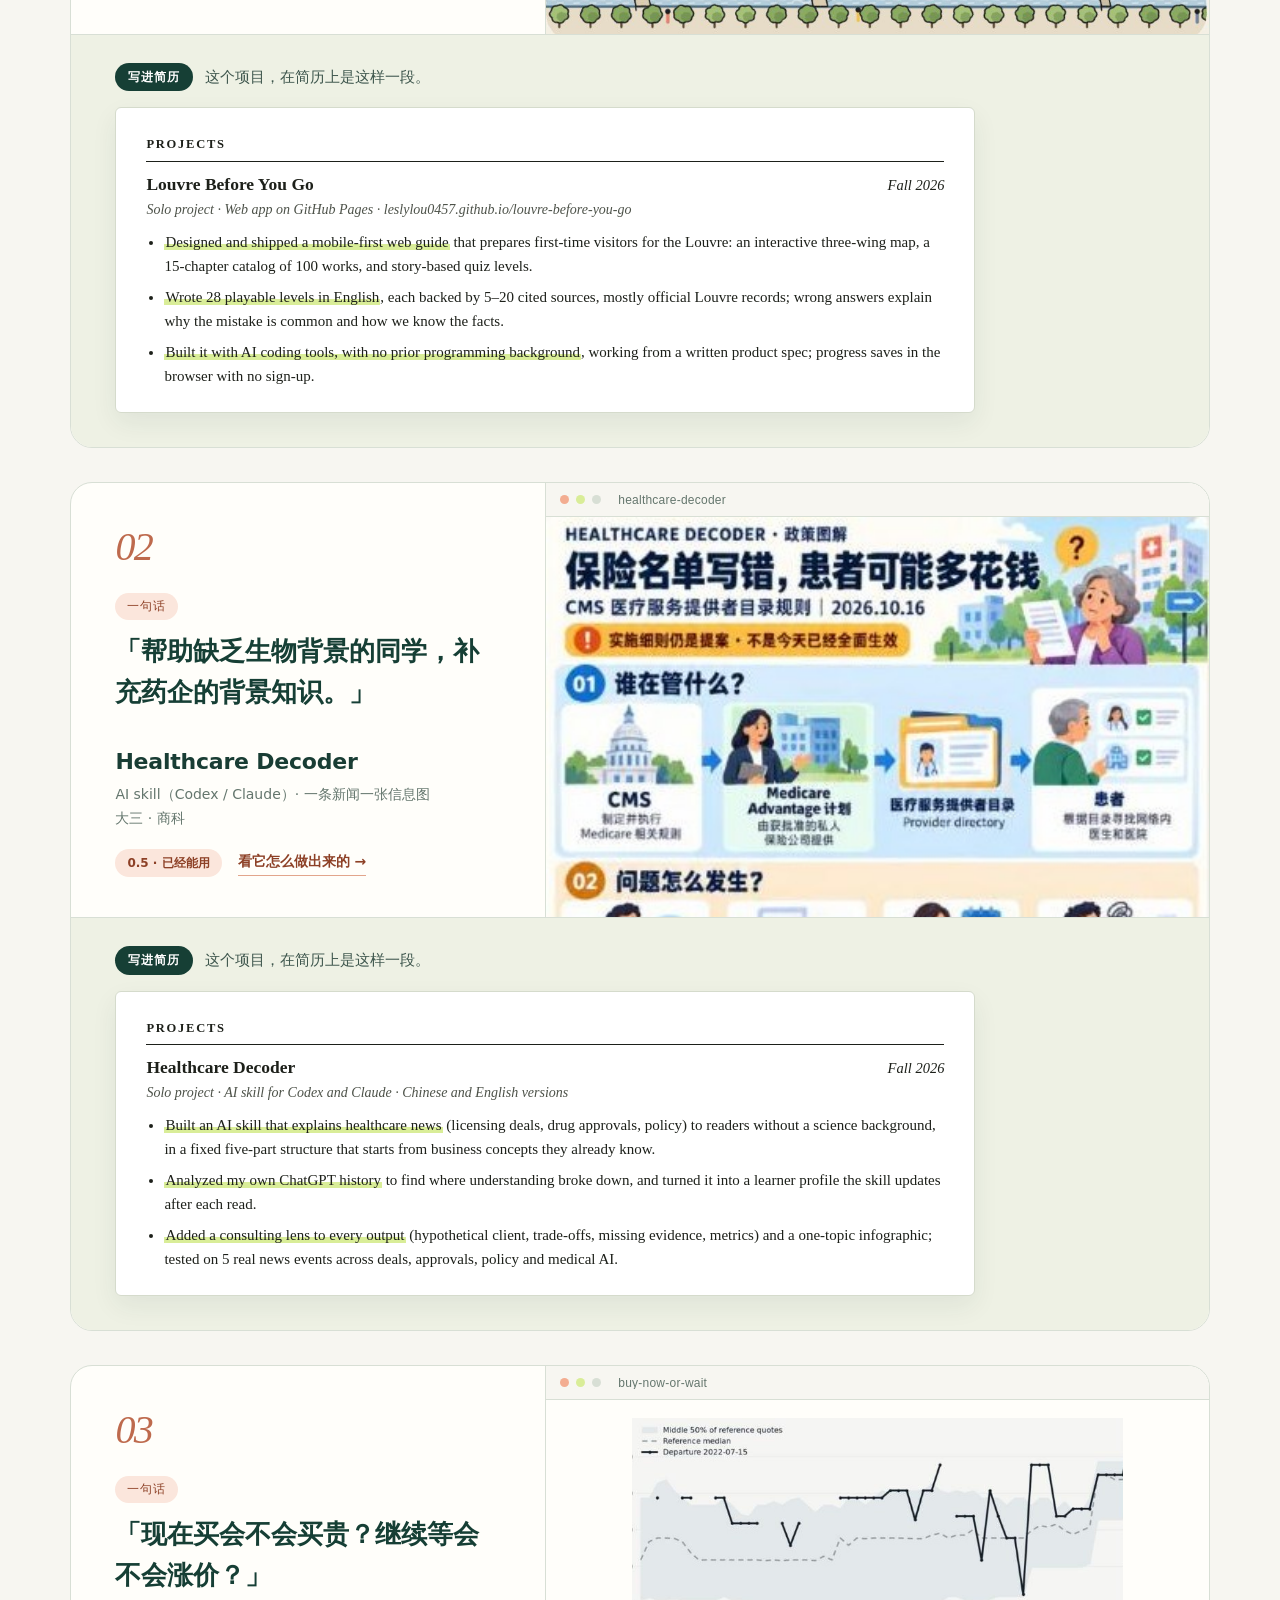
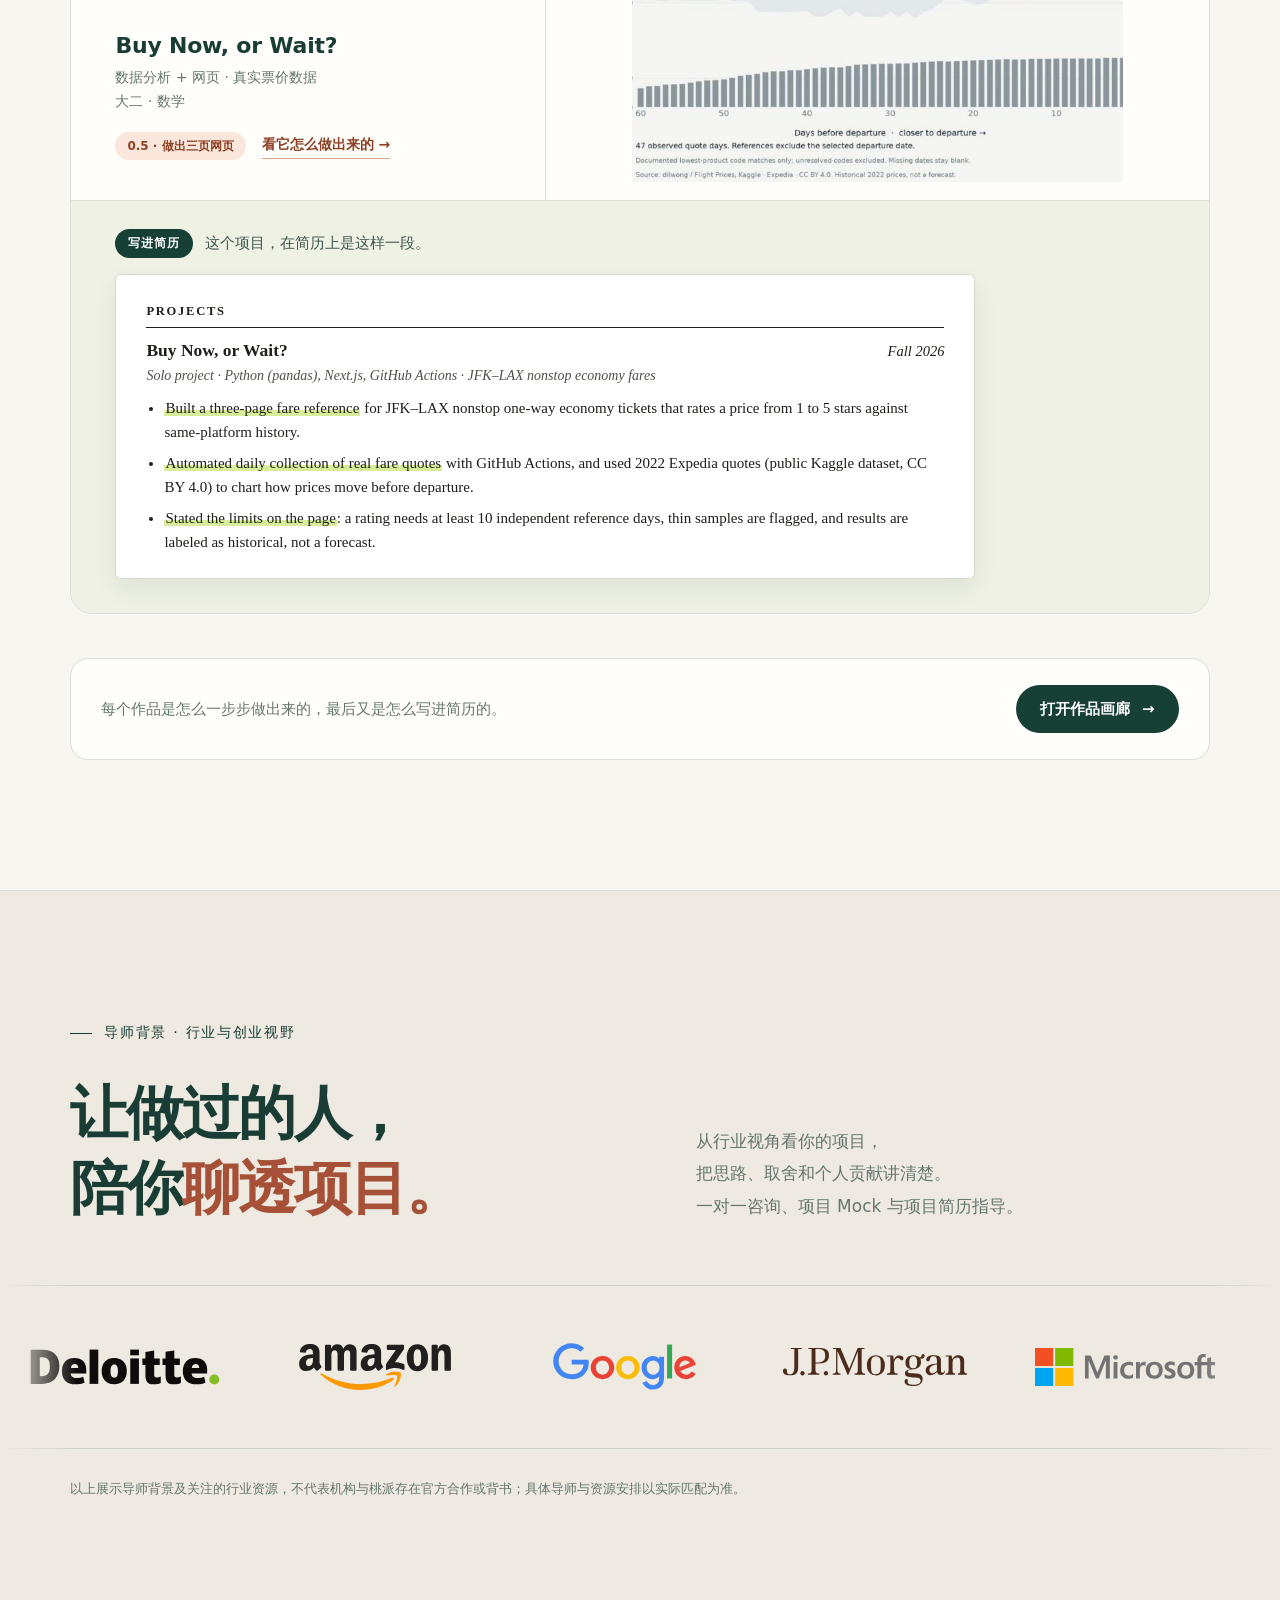
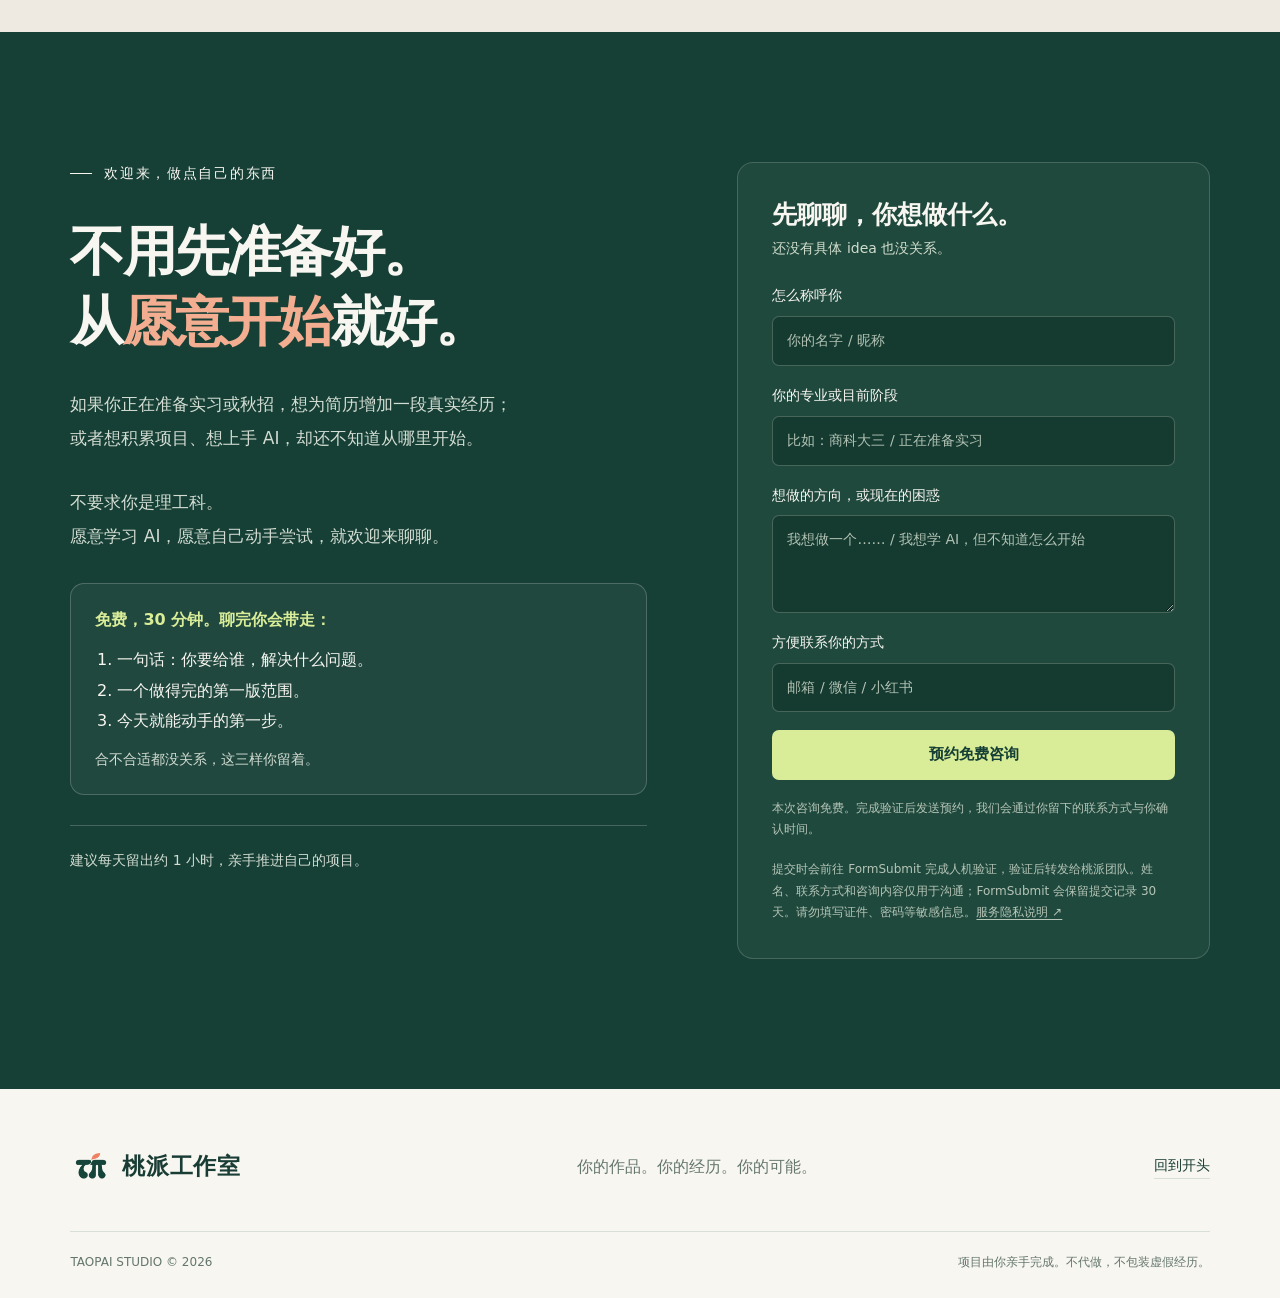
==== commit 9b8eda1b: "Deliverables as five rows ahead of services; full resume entry under each card" ====
--- a/index.html
+++ b/index.html
@@ -1,7 +1,7 @@
 <!doctype html>
 <html lang="zh-CN">
-<head><meta charset="utf-8"><meta name="viewport" content="width=device-width, initial-scale=1"><title>桃派工作室｜你的简历，还差一个能点开的项目</title><meta name="description" content="陪你用 AI 亲手做一个能点开、能写进简历的项目，一直做到上线。"><link rel="icon" type="image/png" href="./images/taopai-logo.png"><link rel="stylesheet" href="./style.css?v=20261126b"><link rel="stylesheet" href="./hero-simple.css"><link rel="stylesheet" href="./hiring-evidence.css?v=20261126c">
-<link rel="stylesheet" href="./cases.css?v=20261126b"></head>
+<head><meta charset="utf-8"><meta name="viewport" content="width=device-width, initial-scale=1"><title>桃派工作室｜你的简历，还差一个能点开的项目</title><meta name="description" content="陪你用 AI 亲手做一个能点开、能写进简历的项目，一直做到上线。"><link rel="icon" type="image/png" href="./images/taopai-logo.png"><link rel="stylesheet" href="./style.css?v=20261126d"><link rel="stylesheet" href="./hero-simple.css"><link rel="stylesheet" href="./hiring-evidence.css?v=20261126c">
+<link rel="stylesheet" href="./cases.css?v=20261126e"></head>
 <body>
 <a class="skip-link" href="#mission">跳到正文</a>
 <header class="site-header"><a class="brand" href="#top" aria-label="桃派工作室首页"><img src="./images/taopai-logo.png" alt="" width="42" height="42"><span>桃派<span class="brand-small">工作室</span></span></a><nav aria-label="主要导航"><a href="#why">为什么是现在</a><a href="#support">我们提供什么</a><a href="#works">学员作品</a><a href="./gallery/">作品画廊</a></nav><a class="nav-cta" href="#join">预约免费咨询</a></header>
@@ -17,26 +17,28 @@
 </div></section>
 <section class="section cpt-section"><div class="wrap cpt-grid"><div class="reveal"><p class="eyebrow"><span class="reason-number">02</span> CPT 审批受限</p><h2>个人项目，<br><span class="underline">更加重要。</span></h2><p class="section-copy">部分 CPT 实习路径受限，<br>在美找实习，可能变得更困难。<br>等待机会的同时，你也可以开始积累自己的作品。</p><p class="small-note">具体审批因学校与个人情况而异。<br>个人项目可以展示能力，但不能替代工作授权。</p></div><div class="project-proof reveal"><span class="proof-kicker">一份拿得出来的经历</span><div class="proof-line"><span>01</span><strong>有东西可展示</strong><p>一个能打开、能演示的版本</p></div><div class="proof-line"><span>02</span><strong>有过程可讲述</strong><p>你做过的尝试、选择与修改</p></div><div class="proof-line"><span>03</span><strong>有贡献可说明</strong><p>不是照搬教程，而是自己的判断</p></div></div></div></section>
 <section class="section startup-section"><div class="wrap startup-grid"><div class="reveal"><p class="eyebrow"><span class="reason-number">03</span> 不止是简历</p><h2>或许，<br>这就是你的<br><span class="startup-word">创业起点。</span></h2></div><div class="startup-right reveal"><p>你遇到的那个小问题，<br>也许不只你一个人在意。</p><p>先做出来，让人试一试。<br>听听反馈，再决定要不要继续。<br>一个小项目，也可能长成值得投入的产品。</p><ol class="idea-path" aria-label="从想法到产品"><li><span>一个真实问题</span><small>IDEA</small></li><li><span>一个可用版本</span><small>MVP</small></li><li><span>一次用户反馈</span><small>WHAT'S NEXT?</small></li></ol></div></div></section>
+<section class="section deliver-section" id="deliver" aria-labelledby="deliver-title"><div class="wrap"><div class="deliver-heading reveal"><p class="eyebrow">你会拿到什么</p><h2 id="deliver-title">做完的时候，<br>你手里有<span class="underline">这五样。</span></h2></div>
+<div class="deliver-main"><ol class="deliver-rows reveal">
+<li><span class="deliver-no">01</span><div><h3>一个持续更新的个人网站</h3><p>AI 时代你的数字资产。别人点开它，就能看到你、了解你。</p></div></li>
+<li><span class="deliver-no">02</span><div><h3>一份产品文档</h3><p>写清第一版做什么、不做什么，AI 照着它开工。</p></div></li>
+<li><span class="deliver-no">03</span><div><h3>Claude 上手指南白皮书</h3><p>照着配好、用顺，包括怎么让多个 agent 一起干活。</p></div></li>
+<li><span class="deliver-no">04</span><div><h3>一个作品链接</h3><p>公开，能点开，能写进简历。<a class="work-resume" href="./gallery/">看学员怎么写的 <span aria-hidden="true">→</span></a></p></div></li>
+<li><span class="deliver-no">05</span><div><h3>AI startup 的机会</h3><p>做出作品的同学，优先内推。</p></div></li>
+</ol>
+<figure class="deliver-doc reveal"><figcaption>学员的产品文档 · 节选</figcaption><div class="deliver-doc-paper"><p class="deliver-doc-title">Louvre Before You Go · 产品说明</p><p class="deliver-doc-sub">0.5 版：先做卢浮宫的 5 件镇馆之宝</p><table><thead><tr><th>这一版做</th><th>这一版不做</th></tr></thead><tbody><tr><td>卢浮宫 5 件镇馆之宝，每件 1 关，共 25 题</td><td>其他博物馆；一件作品讲好几关</td></tr><tr><td>一条闯关路线，打完一关解锁下一关</td><td>选博物馆、填出发日、倒计时</td></tr><tr><td>进度存在浏览器里，不用注册</td><td>登录、数据库</td></tr><tr><td>用 GitHub Pages 发布，有一个公开链接</td><td>自己的域名</td></tr></tbody></table></div></figure></div>
+<ul class="deliver-pace reveal"><li>每两天跟进一次</li><li>每周一次 30 分钟 Zoom</li><li>工作日 24 小时内回复</li><li>一直陪到上线，快的话三四周</li></ul>
+</div></section>
 <section class="section support-section" id="support"><div class="wrap"><div class="support-heading reveal"><p class="eyebrow">我们提供什么</p><h2>你来动手。<br>我们陪你，把它做出来。</h2></div><div class="support-stack">
 <article class="service-card service-website"><div class="service-index">01<span>SHOW YOUR WORK</span></div><div class="service-content"><h3>一个专属<br>个人网站。</h3><p>把你的简历、经历和项目放在一个清楚的入口。让别人不只看到几行文字，还能点开作品，认识你真正做过什么。</p><div class="service-tags"><span>个人介绍</span><span>经历整理</span><span>作品展示</span><span>持续更新</span></div></div><div class="service-side"><p>从一页简历，<br>到一个完整的你。</p><span>YOUR OWN SPACE.</span></div></article>
 <article class="service-card service-mvp"><div class="service-index">02<span>BUILD SOMETHING REAL</span></div><div class="service-content"><h3>从 0 到 1，<br>你的 AI 项目。</h3><p>从一句话的想法，到一个能点开、能写进简历的作品。代码由你和 AI 一起写，每一步都有人陪。</p></div><div class="service-side"><p>做出来。<br>用起来。<br>讲清楚。</p><span>MAKE IT YOURS.</span></div><ol class="build-steps"><li><strong>头脑风暴</strong><span>想法很大也没关系。聊 30 分钟，收成一个做得完的第一版。</span></li><li><strong>产品文档</strong><span>你会拿到一份自己的产品文档。丢给 AI 就能开工，不用一遍遍解释。</span></li><li><strong>多 Agent 工作台</strong><span>不只是装好 Claude。在你电脑上把几个 agent 接起来、分好工，以后做什么都用得上。</span></li><li><strong>进度跟进</strong><span>自己做最容易停在一半。每两天跟进一次，每周一次 30 分钟 Zoom。</span></li><li><strong>社群组队</strong><span>不想一个人做？群里找队友，一起 build，一起打 hackathon。</span></li><li><strong>创始人 Office Hour</strong><span>卡住了别自己耗着。带着问题来，创始人当面陪你解决。</span></li></ol></article>
 <article class="service-card service-mentor"><div class="service-index">03<span>KNOW YOUR PROJECT</span></div><div class="service-content"><h3>行业导师，<br>一对一聊透项目。</h3><p>行业咨询、项目 Mock、项目相关简历修改。把“我做过”讲得更具体：为什么这样做、遇到什么问题、你贡献了什么。</p><p class="service-detail">按方向与实际资源确认导师和安排；完整简历修改及其他面试辅导可另外沟通。</p></div><div class="service-side"><p>不只被问到。<br>也能答得出来。</p><span>TELL YOUR STORY.</span></div></article>
 <article class="service-card service-next"><div class="service-index">04<span>EXPLORE WHAT'S NEXT</span></div><div class="service-content"><h3>AI startup<br>优先内推机会。</h3><p>我们和社群接触到的 AI startup 岗位，优先推荐给做出作品的同学。作品和简历都在，推荐才有东西可看。</p><p class="service-detail">具体机会以实际匹配为准，不保证面试或录用。</p></div><div class="service-side"><p>让一个作品，<br>连接更多可能。</p><span>KEEP GOING.</span></div></article>
 </div></div></section>
-<section class="section deliver-section" id="deliver" aria-labelledby="deliver-title"><div class="wrap"><div class="deliver-heading reveal"><div><p class="eyebrow">你会拿到什么</p><h2 id="deliver-title">做完的时候，<br>你手里有<span class="underline">这三样。</span></h2></div><p class="deliver-intro">听完介绍，你应该能说出两件事：<br>最后拿到什么，怎样算做完。<br>说不出来，就是我们没讲清楚。</p></div>
-<ol class="deliver-list">
-<li class="reveal"><span class="deliver-no">01</span><h3>一份产品文档</h3><p>写清第一版做什么、不做什么。之后每次让 AI 改东西，都照着它来。</p><p class="deliver-done"><b>怎样算完成</b>你照着它，能让 AI 直接开工。</p></li>
-<li class="reveal"><span class="deliver-no">02</span><h3>一个能点开的链接</h3><p>不是截图，也不是录屏。是一个发给谁都能打开的公开链接。</p><p class="deliver-done"><b>怎样算完成</b>链接公开，核心流程能跑通。</p></li>
-<li class="reveal"><span class="deliver-no">03</span><h3>一段简历项目经历</h3><p>三行英文，写的是你做了什么。里面的数字都来自作品本身。</p><p class="deliver-done"><b>怎样算完成</b>能直接贴进简历，被追问时你讲得出来。</p><a class="work-resume" href="./gallery/">看学员是怎么写的 <span aria-hidden="true">→</span></a></li>
-</ol>
-<div class="deliver-bottom"><div class="deliver-how reveal"><h3>陪跑期间，我们这样跟。</h3><ul><li>每两天跟进一次进度。</li><li>每周一次 30 分钟 Zoom。</li><li>工作日 24 小时内回复。</li><li>一直陪到上线，不按周数算。快的话三四周。</li></ul><p>我们只承诺产品文档里写的第一版。迟迟做不完，说明范围定大了，我们一起把它砍小。做 App 或小程序的，上线标准不一样，开始前会说清楚。</p></div>
-<figure class="deliver-doc reveal"><figcaption>学员的产品文档 · 节选</figcaption><div class="deliver-doc-paper"><p class="deliver-doc-title">Louvre Before You Go · 产品说明</p><p class="deliver-doc-sub">0.5 版：先做卢浮宫的 5 件镇馆之宝</p><table><thead><tr><th>这一版做</th><th>这一版不做</th></tr></thead><tbody><tr><td>卢浮宫 5 件镇馆之宝，每件 1 关，共 25 题</td><td>其他博物馆；一件作品讲好几关</td></tr><tr><td>一条闯关路线，打完一关解锁下一关</td><td>选博物馆、填出发日、倒计时</td></tr><tr><td>进度存在浏览器里，不用注册</td><td>登录、数据库</td></tr><tr><td>用 GitHub Pages 发布，有一个公开链接</td><td>自己的域名</td></tr></tbody></table></div></figure></div>
-</div></section>
 <section class="section works-section" id="works" aria-labelledby="works-title"><div class="wrap"><div class="works-heading reveal"><div><p class="eyebrow">学员作品</p><h2 id="works-title">他们来的时候，<br>只带着<span class="underline">一句话。</span></h2></div><p class="works-intro">左边是他们第一次来时说的那句话，<br>右边是现在做出来的样子。<br>每一个都是同学自己动手做的。</p></div>
 <ol class="works-list">
-<li class="work-card reveal"><div class="work-text"><span class="work-number">01</span><span class="work-label">一句话</span><p class="work-quote">「提前 100 天，卢浮宫 guide。」</p><div class="work-meta"><h3>Louvre Before You Go</h3><p>网站 · 互动地图 + 贴纸册 · 100 件名作</p><p>大一 · 没有编程背景</p><div class="work-foot"><span class="work-status">已上线</span><a class="work-open" href="https://leslylou0457.github.io/louvre-before-you-go/" target="_blank" rel="noopener noreferrer">打开作品 <span aria-hidden="true">↗</span></a><a class="work-resume" href="./gallery/#louvre">怎么写进简历 <span aria-hidden="true">→</span></a></div><p class="work-cv"><span>简历上的一行</span><em lang="en">Designed and shipped a mobile-first web guide that prepares first-time visitors for the Louvre: an interactive three-wing map, a 15-chapter catalog of 100 works, and story-based quiz levels.</em></p></div></div><figure class="work-shot"><div class="work-shot-bar" aria-hidden="true"><i></i><i></i><i></i><span>louvre-before-you-go</span></div><img src="./images/case-louvre.jpg" alt="Louvre Before You Go 的手绘卢浮宫三翼地图" width="954" height="569" loading="lazy"></figure></li>
-<li class="work-card reveal"><div class="work-text"><span class="work-number">02</span><span class="work-label">一句话</span><p class="work-quote">「帮助缺乏生物背景的同学，补充药企的背景知识。」</p><div class="work-meta"><h3>Healthcare Decoder</h3><p>AI skill（Codex / Claude）· 一条新闻一张信息图</p><p>大三 · 商科</p><div class="work-foot"><span class="work-status is-progress">0.5 · 已经能用</span><a class="work-resume" href="./gallery/#healthcare-decoder">怎么写进简历 <span aria-hidden="true">→</span></a></div><p class="work-cv"><span>简历上的一行</span><em lang="en">Built an AI skill that explains healthcare news to readers without a science background, in a fixed five-part structure that starts from business concepts they already know.</em></p></div></div><figure class="work-shot"><div class="work-shot-bar" aria-hidden="true"><i></i><i></i><i></i><span>healthcare-decoder</span></div><img src="./images/case-healthcare-decoder.jpg" alt="Healthcare Decoder 生成的政策图解：保险名单写错，患者可能多花钱" width="422" height="630" loading="lazy"></figure></li>
-<li class="work-card reveal"><div class="work-text"><span class="work-number">03</span><span class="work-label">一句话</span><p class="work-quote">「现在买会不会买贵？继续等会不会涨价？」</p><div class="work-meta"><h3>Buy Now, or Wait?</h3><p>数据分析 + 网页 · 真实票价数据</p><p>大二 · 数学</p><div class="work-foot"><span class="work-status is-progress">0.5 · 做出三页网页</span><a class="work-resume" href="./gallery/#buy-now-or-wait">怎么写进简历 <span aria-hidden="true">→</span></a></div><p class="work-cv"><span>简历上的一行</span><em lang="en">Built a three-page fare reference for JFK–LAX nonstop economy tickets that rates a price from 1 to 5 stars against same-platform history.</em></p></div></div><figure class="work-shot is-contain"><div class="work-shot-bar" aria-hidden="true"><i></i><i></i><i></i><span>buy-now-or-wait</span></div><img src="./images/case-buy-now-or-wait.jpg" alt="Buy Now, or Wait? 的票价走势图：JFK 到 LAX 的历史报价" width="714" height="530" loading="lazy"></figure></li>
+<li class="work-card reveal"><div class="work-text"><span class="work-number">01</span><span class="work-label">一句话</span><p class="work-quote">「提前 100 天，卢浮宫 guide。」</p><div class="work-meta"><h3>Louvre Before You Go</h3><p>网站 · 互动地图 + 贴纸册 · 100 件名作</p><p>大一 · 没有编程背景</p><div class="work-foot"><span class="work-status">已上线</span><a class="work-open" href="https://leslylou0457.github.io/louvre-before-you-go/" target="_blank" rel="noopener noreferrer">打开作品 <span aria-hidden="true">↗</span></a><a class="work-resume" href="./gallery/#louvre">看它怎么做出来的 <span aria-hidden="true">→</span></a></div></div></div><figure class="work-shot"><div class="work-shot-bar" aria-hidden="true"><i></i><i></i><i></i><span>louvre-before-you-go</span></div><img src="./images/case-louvre.jpg" alt="Louvre Before You Go 的手绘卢浮宫三翼地图" width="954" height="569" loading="lazy"></figure><div class="work-cv-full"><p class="work-cv-tag"><span>写进简历</span>这个项目，在简历上是这样一段。</p><div class="work-paper" lang="en"><p class="work-paper-sec">Projects</p><div class="work-paper-row"><strong>Louvre Before You Go</strong><span>Fall 2026</span></div><p class="work-paper-sub">Solo project · Web app on GitHub Pages · leslylou0457.github.io/louvre-before-you-go</p><ul><li><mark>Designed and shipped a mobile-first web guide</mark> that prepares first-time visitors for the Louvre: an interactive three-wing map, a 15-chapter catalog of 100 works, and story-based quiz levels.</li><li><mark>Wrote 28 playable levels in English</mark>, each backed by 5–20 cited sources, mostly official Louvre records; wrong answers explain why the mistake is common and how we know the facts.</li><li><mark>Built it with AI coding tools, with no prior programming background</mark>, working from a written product spec; progress saves in the browser with no sign-up.</li></ul></div></div></li>
+<li class="work-card reveal"><div class="work-text"><span class="work-number">02</span><span class="work-label">一句话</span><p class="work-quote">「帮助缺乏生物背景的同学，补充药企的背景知识。」</p><div class="work-meta"><h3>Healthcare Decoder</h3><p>AI skill（Codex / Claude）· 一条新闻一张信息图</p><p>大三 · 商科</p><div class="work-foot"><span class="work-status is-progress">0.5 · 已经能用</span><a class="work-resume" href="./gallery/#healthcare-decoder">看它怎么做出来的 <span aria-hidden="true">→</span></a></div></div></div><figure class="work-shot"><div class="work-shot-bar" aria-hidden="true"><i></i><i></i><i></i><span>healthcare-decoder</span></div><img src="./images/case-healthcare-decoder.jpg" alt="Healthcare Decoder 生成的政策图解：保险名单写错，患者可能多花钱" width="422" height="630" loading="lazy"></figure><div class="work-cv-full"><p class="work-cv-tag"><span>写进简历</span>这个项目，在简历上是这样一段。</p><div class="work-paper" lang="en"><p class="work-paper-sec">Projects</p><div class="work-paper-row"><strong>Healthcare Decoder</strong><span>Fall 2026</span></div><p class="work-paper-sub">Solo project · AI skill for Codex and Claude · Chinese and English versions</p><ul><li><mark>Built an AI skill that explains healthcare news</mark> (licensing deals, drug approvals, policy) to readers without a science background, in a fixed five-part structure that starts from business concepts they already know.</li><li><mark>Analyzed my own ChatGPT history</mark> to find where understanding broke down, and turned it into a learner profile the skill updates after each read.</li><li><mark>Added a consulting lens to every output</mark> (hypothetical client, trade-offs, missing evidence, metrics) and a one-topic infographic; tested on 5 real news events across deals, approvals, policy and medical AI.</li></ul></div></div></li>
+<li class="work-card reveal"><div class="work-text"><span class="work-number">03</span><span class="work-label">一句话</span><p class="work-quote">「现在买会不会买贵？继续等会不会涨价？」</p><div class="work-meta"><h3>Buy Now, or Wait?</h3><p>数据分析 + 网页 · 真实票价数据</p><p>大二 · 数学</p><div class="work-foot"><span class="work-status is-progress">0.5 · 做出三页网页</span><a class="work-resume" href="./gallery/#buy-now-or-wait">看它怎么做出来的 <span aria-hidden="true">→</span></a></div></div></div><figure class="work-shot is-contain"><div class="work-shot-bar" aria-hidden="true"><i></i><i></i><i></i><span>buy-now-or-wait</span></div><img src="./images/case-buy-now-or-wait.jpg" alt="Buy Now, or Wait? 的票价走势图：JFK 到 LAX 的历史报价" width="714" height="530" loading="lazy"></figure><div class="work-cv-full"><p class="work-cv-tag"><span>写进简历</span>这个项目，在简历上是这样一段。</p><div class="work-paper" lang="en"><p class="work-paper-sec">Projects</p><div class="work-paper-row"><strong>Buy Now, or Wait?</strong><span>Fall 2026</span></div><p class="work-paper-sub">Solo project · Python (pandas), Next.js, GitHub Actions · JFK–LAX nonstop economy fares</p><ul><li><mark>Built a three-page fare reference</mark> for JFK–LAX nonstop one-way economy tickets that rates a price from 1 to 5 stars against same-platform history.</li><li><mark>Automated daily collection of real fare quotes</mark> with GitHub Actions, and used 2022 Expedia quotes (public Kaggle dataset, CC BY 4.0) to chart how prices move before departure.</li><li><mark>Stated the limits on the page</mark>: a rating needs at least 10 independent reference days, thin samples are flagged, and results are labeled as historical, not a forecast.</li></ul></div></div></li>
 </ol>
 <p class="works-more reveal"><span>每个作品是怎么一步步做出来的，最后又是怎么写进简历的。</span><a class="works-gallery" href="./gallery/">打开作品画廊 <span aria-hidden="true">→</span></a></p></div></section>
 <section class="section mentor-section" id="mentors" aria-labelledby="mentor-title"><div class="wrap"><div class="mentor-heading reveal"><div><p class="eyebrow">导师背景 · 行业与创业视野</p><h2 id="mentor-title">让做过的人，<br>陪你<span class="mentor-accent">聊透项目。</span></h2></div><p class="mentor-intro">从行业视角看你的项目，<br>把思路、取舍和个人贡献讲清楚。<br>一对一咨询、项目 Mock 与项目简历指导。</p></div></div><div class="mentor-marquee" tabindex="0" role="region" aria-label="导师背景与关注的行业创业生态横向展示"><div class="mentor-track"><ul class="mentor-companies" aria-label="导师任职背景与生态关注，具体关系见下方说明"><li class="logo-item"><img class="logo-img" src="./images/logos/deloitte.svg" alt="Deloitte" width="191" height="37" decoding="async"></li><li class="logo-item"><img class="logo-img" src="./images/logos/amazon.svg" alt="Amazon" width="152" height="46" decoding="async"></li><li class="logo-item"><img class="logo-img" src="./images/logos/google.svg" alt="Google" width="144" height="49" decoding="async"></li><li class="logo-item"><img class="logo-img" src="./images/logos/jpmorgan.svg" alt="J.P. Morgan" width="184" height="38" decoding="async"></li><li class="logo-item"><img class="logo-img" src="./images/logos/microsoft.svg" alt="Microsoft" width="181" height="39" decoding="async"></li><li class="logo-item"><img class="logo-img" src="./images/logos/goldman-sachs.svg" alt="Goldman Sachs" width="52" height="52" decoding="async"></li><li class="logo-item"><img class="logo-img" src="./images/logos/apple.svg" alt="Apple" width="38" height="46" decoding="async"></li><li class="logo-item"><img class="logo-img" src="./images/logos/morgan-stanley.svg" alt="Morgan Stanley" width="192" height="48" decoding="async"></li><li class="logo-item"><img class="logo-img" src="./images/logos/nvidia.svg" alt="NVIDIA" width="190" height="35" decoding="async"></li><li class="logo-item"><img class="logo-img" src="./images/logos/barclays.svg" alt="Barclays" width="190" height="31" decoding="async"></li><li class="logo-item"><img class="logo-img" src="./images/logos/netflix.svg" alt="Netflix" width="160" height="43" decoding="async"></li><li class="logo-item"><img class="logo-img" src="./images/logos/bank-of-america.svg" alt="Bank of America" width="194" height="20" decoding="async"></li><li class="logo-item"><img class="logo-img" src="./images/logos/openai.svg" alt="OpenAI" width="160" height="43" decoding="async"></li><li class="logo-item"><img class="logo-img" src="./images/logos/capital-one.svg" alt="Capital One" width="139" height="50" decoding="async"></li><li class="logo-item"><img class="logo-img" src="./images/logos/salesforce.svg" alt="Salesforce" width="74" height="52" decoding="async"></li><li class="logo-item"><img class="logo-img" src="./images/logos/citi.svg" alt="Citi" width="80" height="52" decoding="async"></li><li class="logo-item"><img class="logo-img" src="./images/logos/tesla.svg" alt="Tesla" width="190" height="25" decoding="async"></li><li class="logo-item"><img class="logo-img" src="./images/logos/wells-fargo.svg" alt="Wells Fargo" width="52" height="52" decoding="async"></li><li class="logo-item ecosystem-company"><img class="logo-img" src="./images/logos/meta.svg" alt="Meta" width="186" height="38" decoding="async"></li><li class="logo-item ecosystem-company ecosystem-yc"><img class="logo-img" src="./images/logos/y-combinator.svg" alt="Y Combinator" width="52" height="52" decoding="async"></li><li class="logo-item ecosystem-company"><img class="logo-img" src="./images/logos/a16z.svg" alt="a16z" width="174" height="40" decoding="async"></li></ul></div></div><div class="wrap mentor-bottom"><p class="mentor-disclaimer">以上展示导师背景及关注的行业资源，不代表机构与桃派存在官方合作或背书；具体导师与资源安排以实际匹配为准。</p></div></section>
--- a/style.css
+++ b/style.css
@@ -64,3 +64,18 @@
 .consult-take .consult-take-note{margin-top:12px;font-size:14px;font-weight:400;color:#d3ddd3}
 @media(max-width:1000px){.deliver-list{grid-template-columns:1fr}.deliver-bottom{grid-template-columns:1fr}}
 @media(max-width:700px){.deliver-heading{grid-template-columns:1fr;gap:22px;margin-bottom:36px}.deliver-intro{font-size:16px}.deliver-list{gap:16px}.deliver-list li{padding:26px 22px 24px;border-radius:16px}.deliver-no{font-size:32px}.deliver-list h3{font-size:21px;margin-top:16px}.deliver-bottom{gap:16px;margin-top:16px}.deliver-how{padding:28px 22px;border-radius:16px}.deliver-how h3{font-size:21px}.deliver-doc{padding:20px 16px 22px;border-radius:16px}.deliver-doc-paper{padding:18px 14px}.deliver-doc table{font-size:13px}.deliver-doc th,.deliver-doc td{padding:7px 8px}.consult-take{padding:20px 18px;margin:24px 0}}
+
+/* 你会拿到什么：改成五行清单 */
+.deliver-heading{display:block;margin-bottom:44px}
+.deliver-main{display:grid;grid-template-columns:6fr 5fr;gap:26px;align-items:start}
+.deliver-rows{list-style:none;margin:0;padding:6px 32px;background:#fffefa;border:1px solid var(--line);border-radius:20px}
+.deliver-rows li{display:grid;grid-template-columns:58px 1fr;gap:6px;align-items:baseline;padding:22px 0;border-top:1px solid var(--line)}
+.deliver-rows li:first-child{border-top:0}
+.deliver-rows .deliver-no{font-size:30px}
+.deliver-rows h3{font-size:21px;line-height:1.4;margin:0 0 4px;letter-spacing:-.01em}
+.deliver-rows p{margin:0;font-size:15.5px;line-height:1.75;color:#3f574e}
+.deliver-rows .work-resume{margin-left:10px;white-space:nowrap}
+.deliver-pace{list-style:none;margin:26px 0 0;padding:0;display:flex;flex-wrap:wrap;gap:10px}
+.deliver-pace li{padding:9px 18px;border-radius:99px;background:var(--green);color:var(--paper);font-size:14.5px;line-height:1.5}
+@media(max-width:1000px){.deliver-main{grid-template-columns:1fr}}
+@media(max-width:700px){.deliver-heading{margin-bottom:30px}.deliver-main{gap:16px}.deliver-rows{padding:4px 20px;border-radius:16px}.deliver-rows li{grid-template-columns:44px 1fr;padding:18px 0}.deliver-rows .deliver-no{font-size:25px}.deliver-rows h3{font-size:19px}.deliver-rows p{font-size:15px}.deliver-rows .work-resume{display:inline-block;margin:6px 0 0}.deliver-pace{margin-top:18px;gap:8px}.deliver-pace li{font-size:13.5px;padding:8px 14px}}
--- a/cases.css
+++ b/cases.css
@@ -45,3 +45,20 @@
 .work-cv{margin:18px 0 0!important;padding:12px 14px;border-left:3px solid var(--lime);background:#f4f6ec;border-radius:0 8px 8px 0;font-size:13.5px!important;line-height:1.6!important;color:#1d201a!important}
 .work-cv span{display:block;margin-bottom:4px;font-size:11.5px;letter-spacing:.08em;color:#8d4026;font-weight:650}
 .work-cv em{font-style:normal;font-family:Georgia,"Times New Roman",serif}
+
+/* 首页卡片下方的完整简历段落 */
+.work-cv-full{grid-column:1/-1;background:#eef1e4;border-top:1px solid var(--line);padding:28px 44px 34px}
+.work-cv-tag{display:flex;flex-wrap:wrap;align-items:center;gap:8px 12px;margin:0 0 16px;font-size:14.5px;color:#3f574e}
+.work-cv-tag span{padding:4px 13px;border-radius:30px;background:var(--green);color:#fff;font-size:12px;font-weight:650;letter-spacing:.08em}
+.work-paper{max-width:860px;background:#fff;border:1px solid #d5dbcc;border-radius:6px;padding:26px 30px 24px;box-shadow:0 10px 26px #163f3512;font-family:Georgia,"Times New Roman",Times,serif;color:#1d201a;overflow-wrap:anywhere}
+.work-paper-sec{margin:0 0 10px;padding-bottom:5px;border-bottom:1px solid #1d201a;font-size:12.5px;font-weight:700;letter-spacing:.14em;text-transform:uppercase}
+.work-paper-row{display:flex;flex-wrap:wrap;align-items:baseline;justify-content:space-between;gap:2px 16px;line-height:1.4}
+.work-paper-row strong{font-size:17.5px}
+.work-paper-row span{font-size:14.5px;font-style:italic;white-space:nowrap}
+.work-paper-sub{margin:3px 0 0;font-size:14px;line-height:1.5;font-style:italic;color:#4d5249}
+.work-paper ul{margin:10px 0 0;padding-left:18px;list-style:disc}
+.work-paper li{margin:0 0 7px;font-size:15px;line-height:1.6}
+.work-paper li:last-child{margin-bottom:0}
+.work-paper mark{background:linear-gradient(transparent 62%,var(--lime) 62%);color:inherit;padding:0 1px}
+@media(max-width:1000px){.work-cv-full{padding:24px 30px 28px}}
+@media(max-width:700px){.work-cv-full{padding:20px 18px 22px}.work-cv-tag{font-size:14px;margin-bottom:14px}.work-paper{padding:18px 16px 16px}.work-paper-sec{font-size:12px}.work-paper-row strong{font-size:16px}.work-paper-row span{font-size:13.5px}.work-paper-sub{font-size:13px}.work-paper li{font-size:14px;line-height:1.55}}
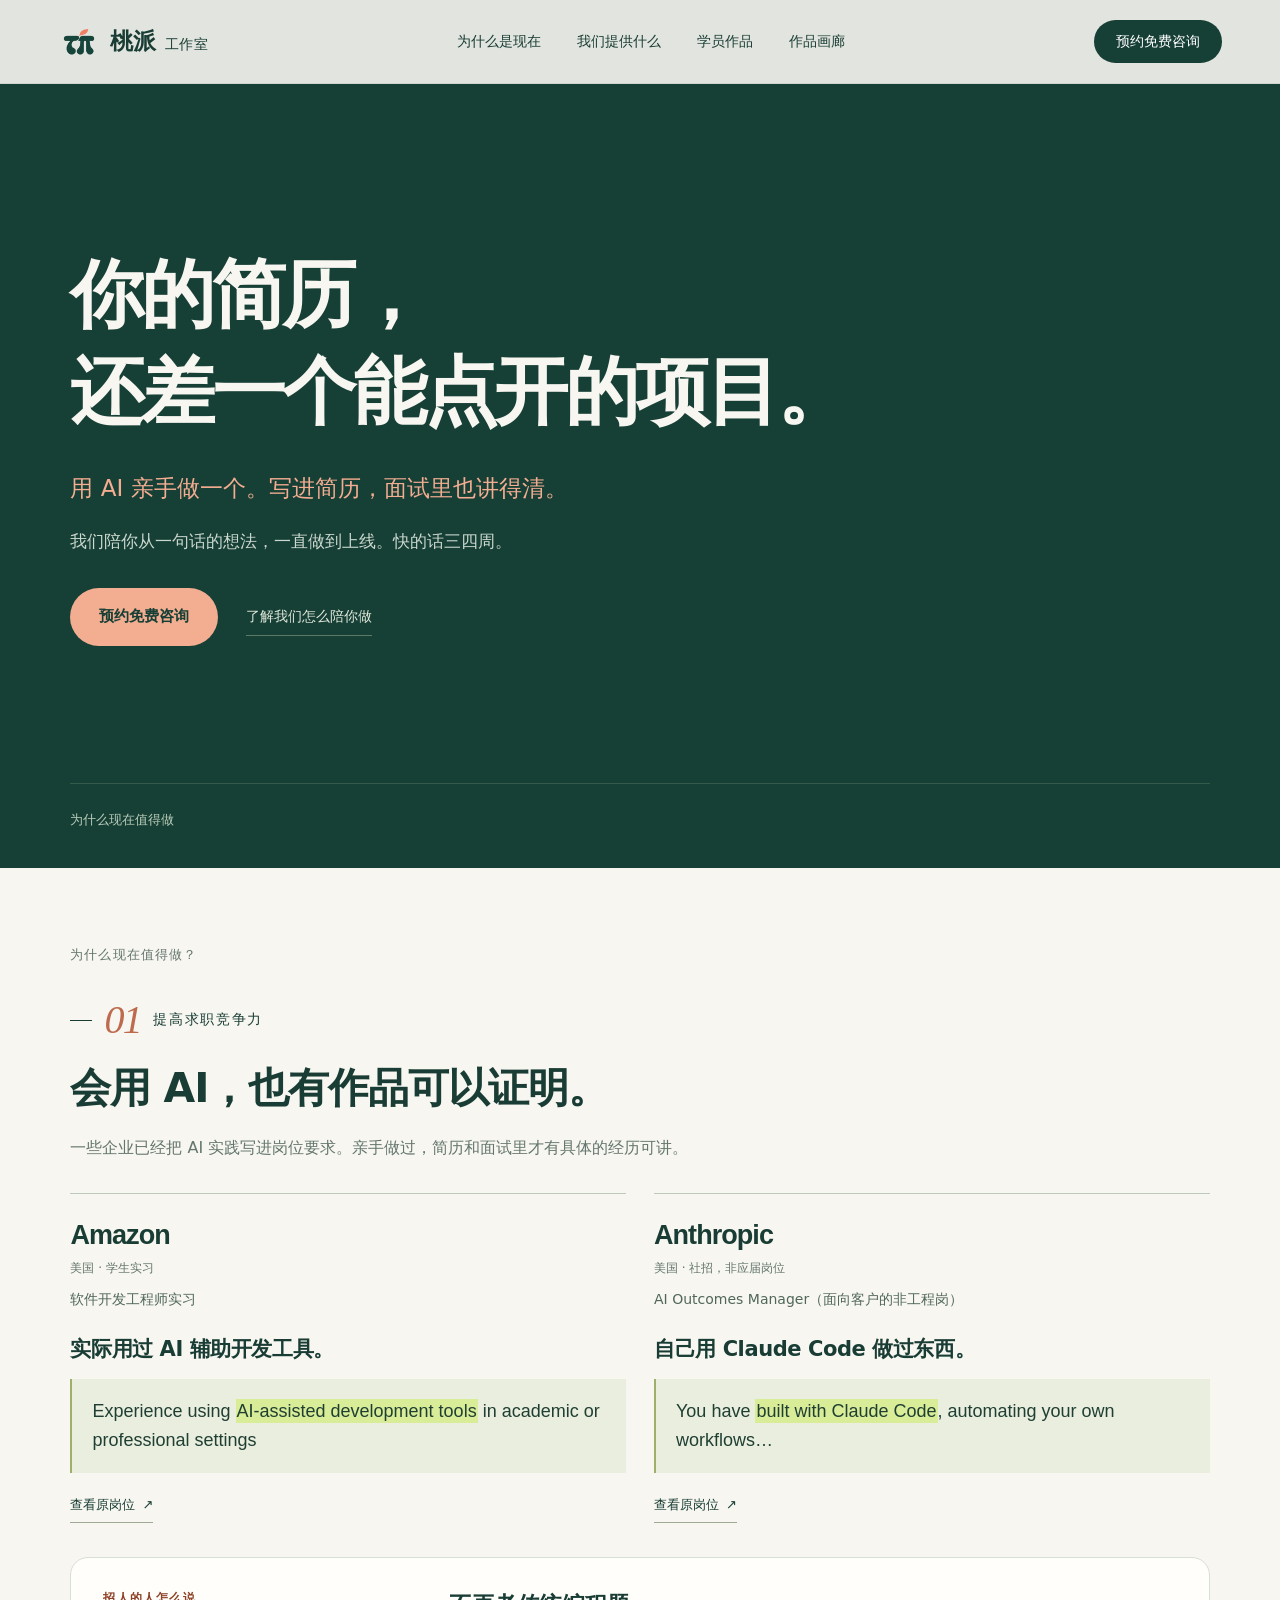
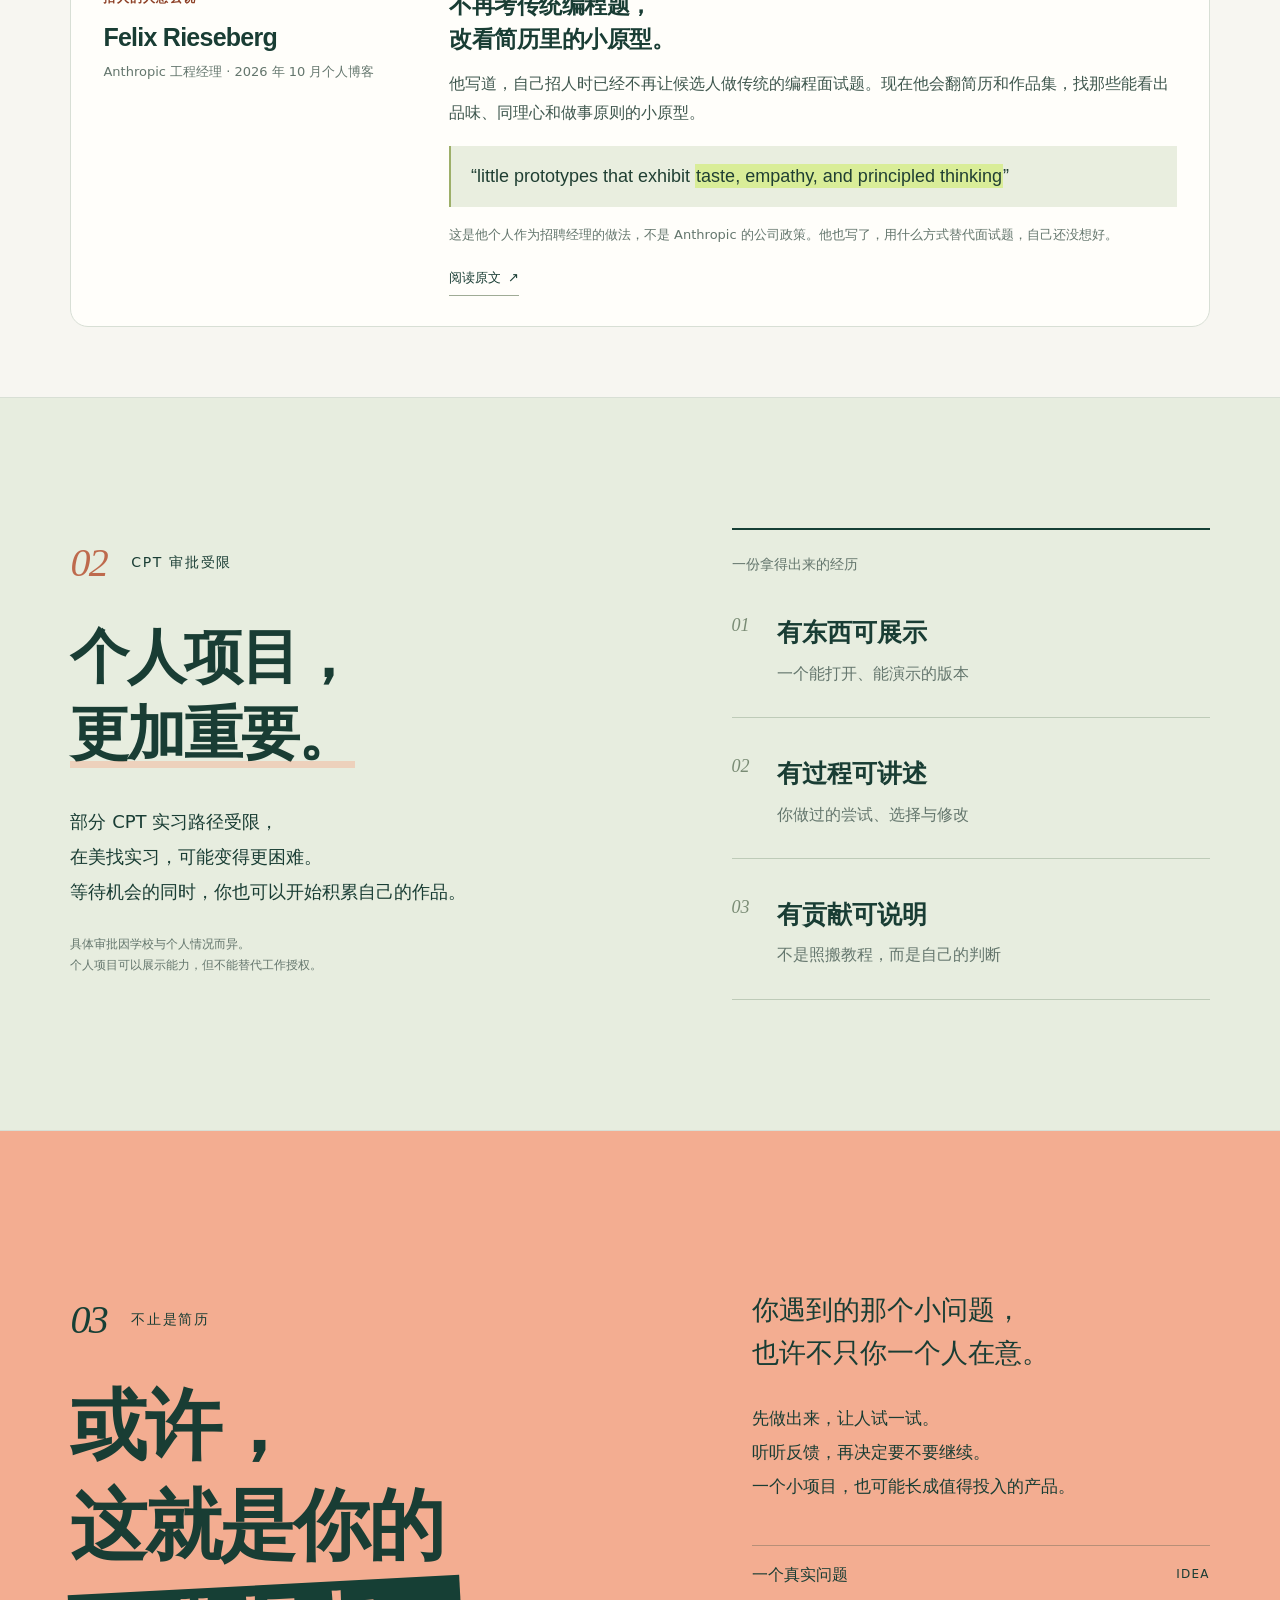
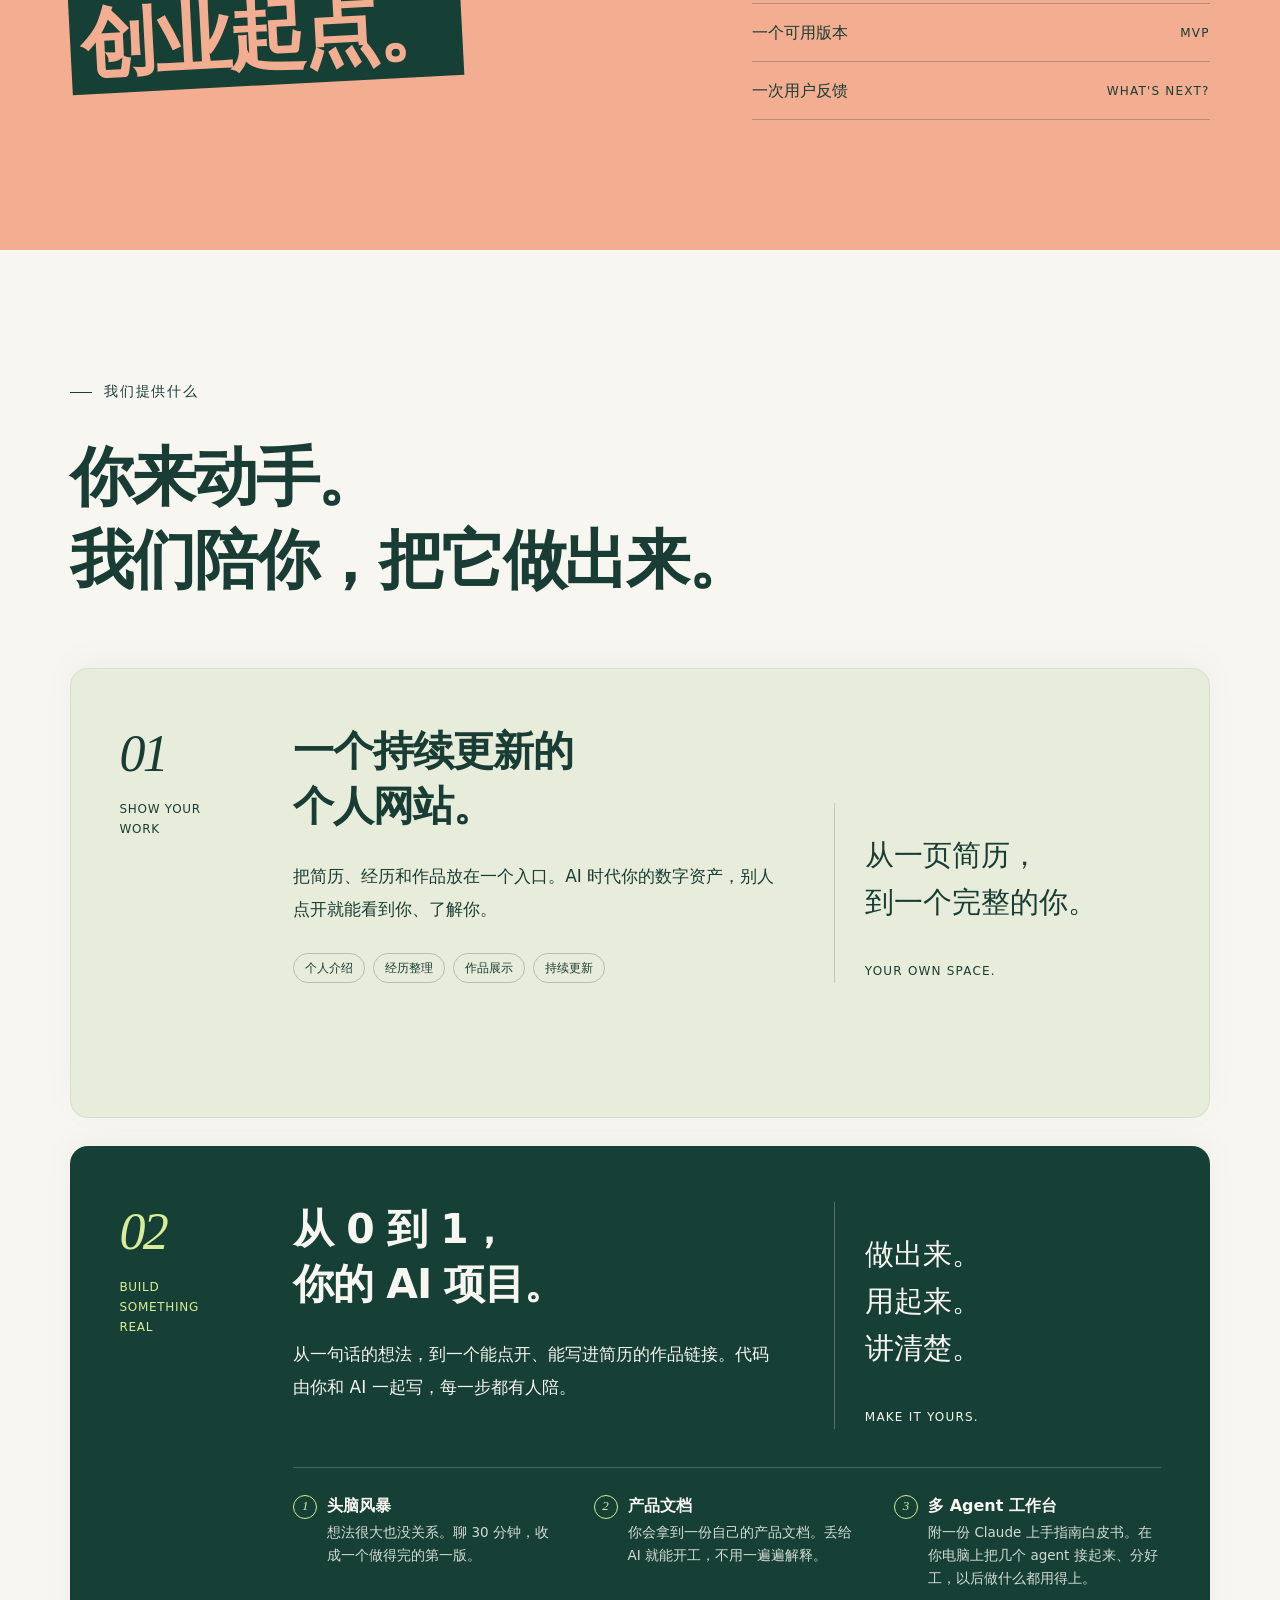
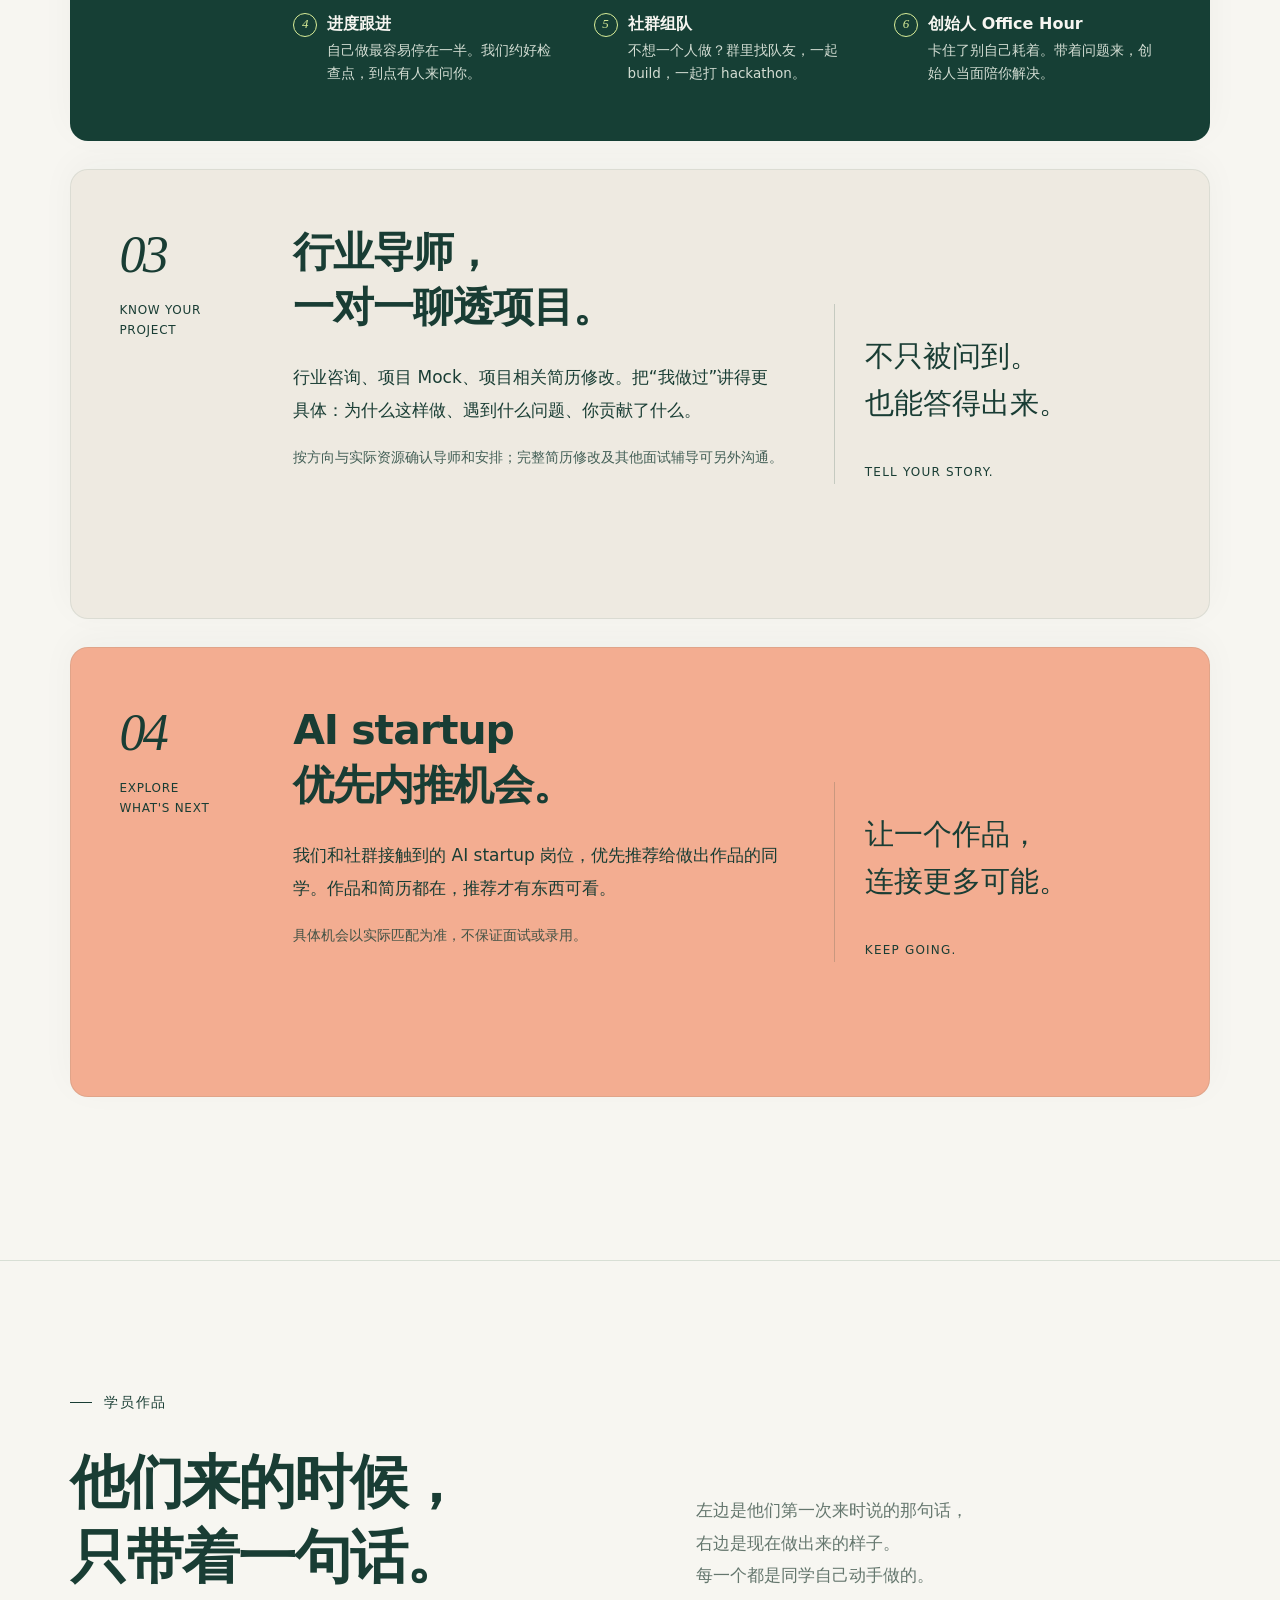
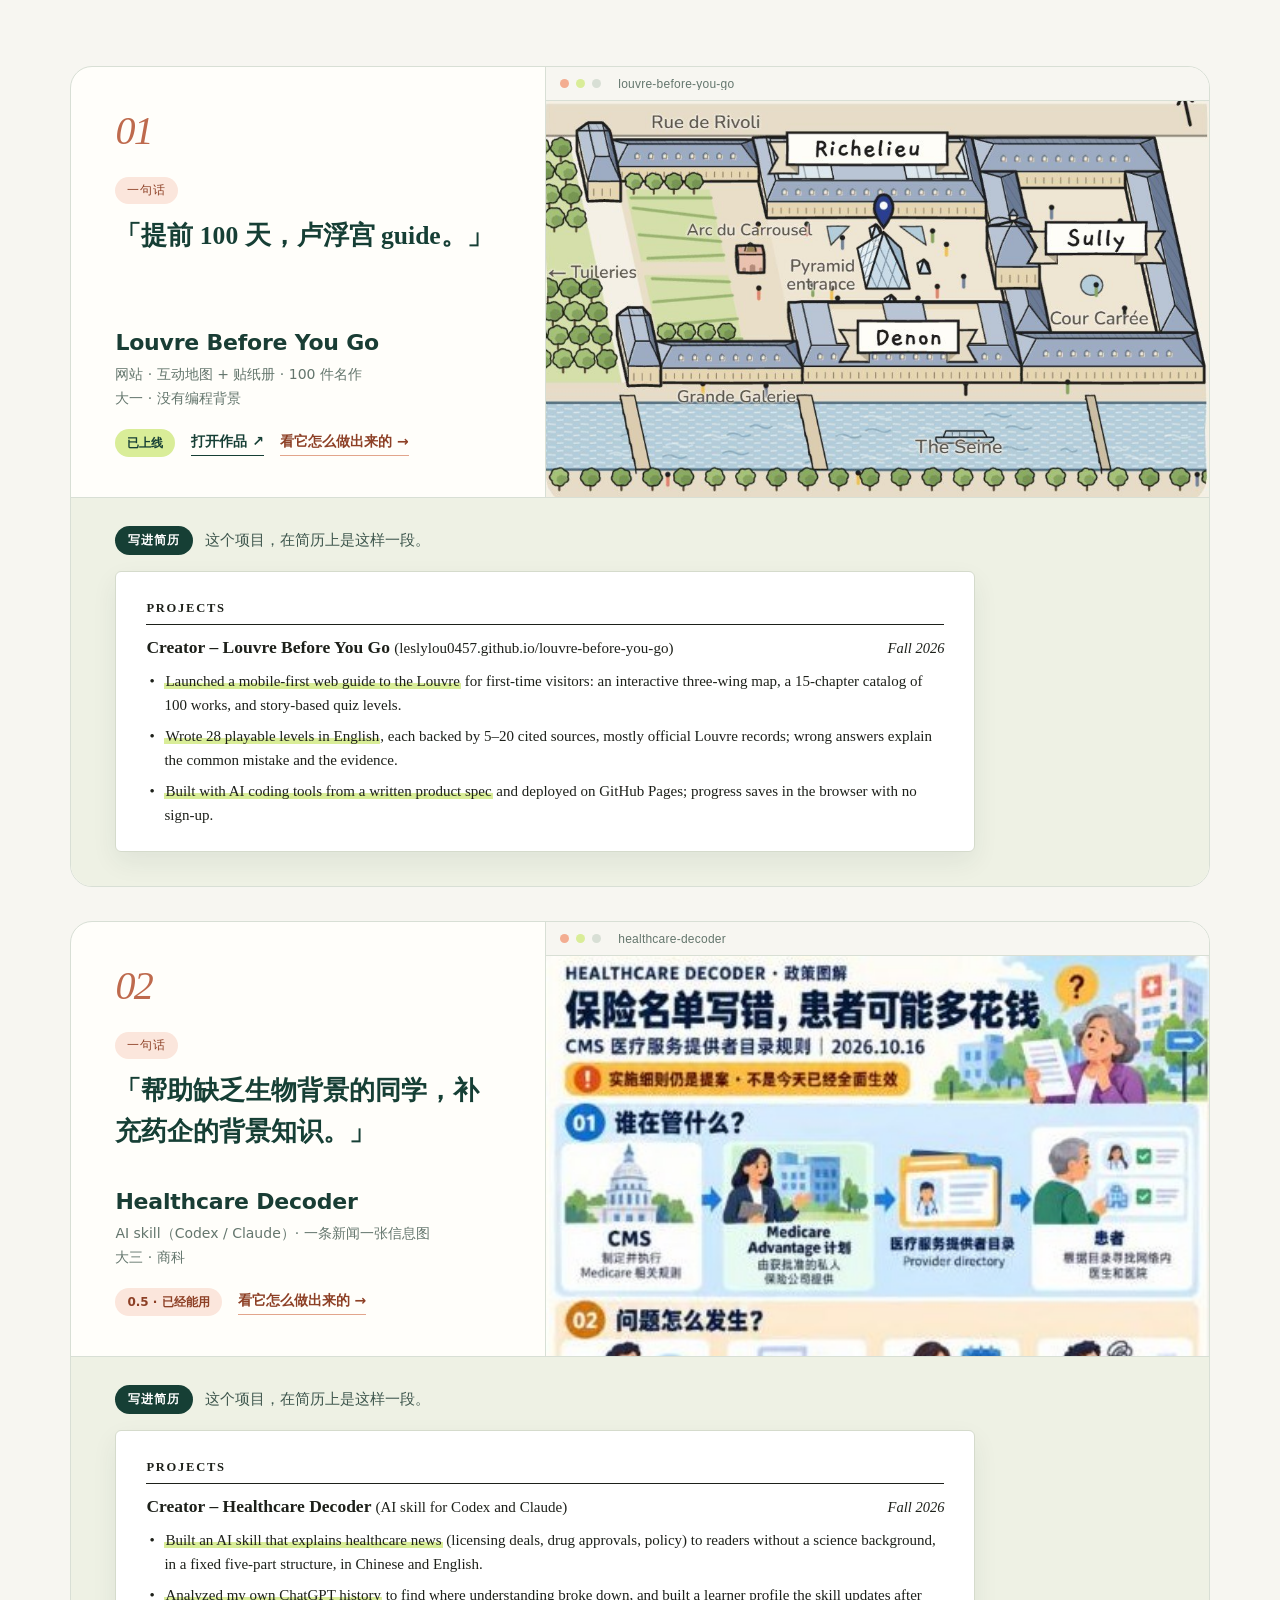
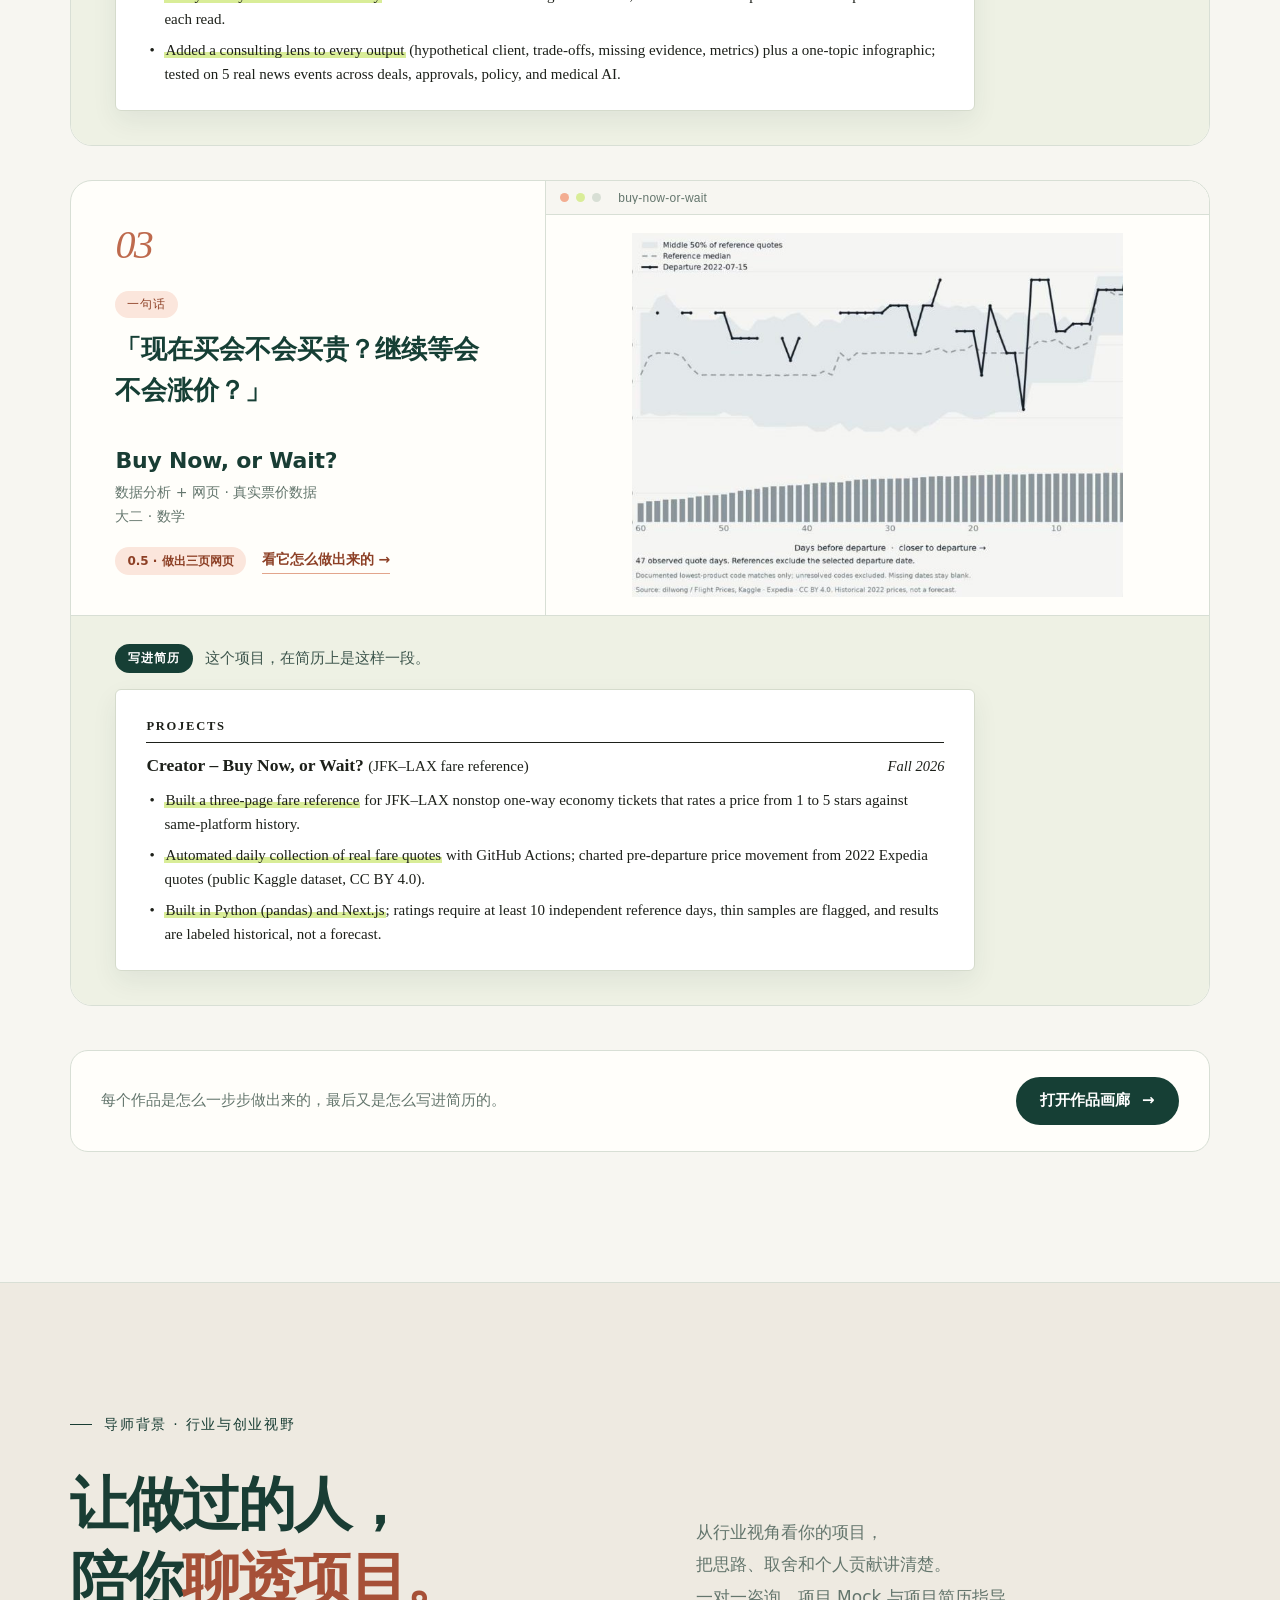
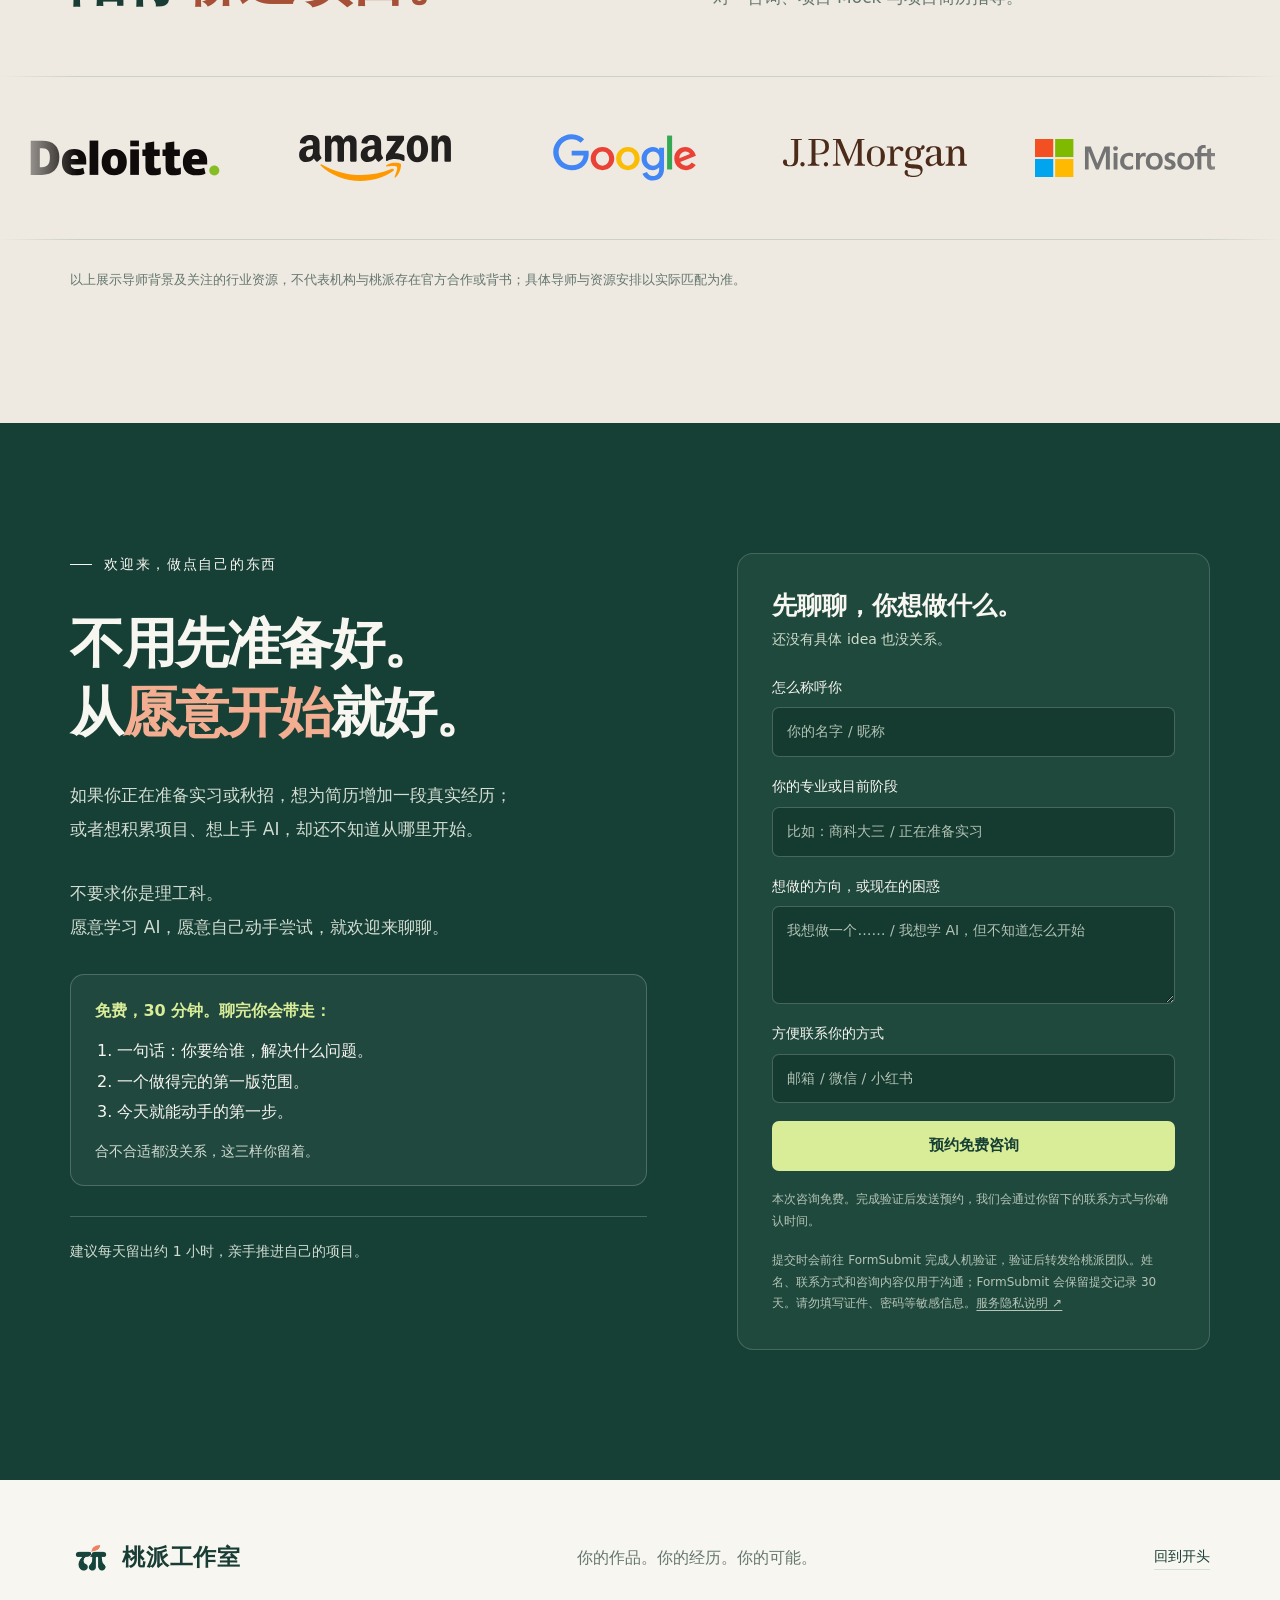
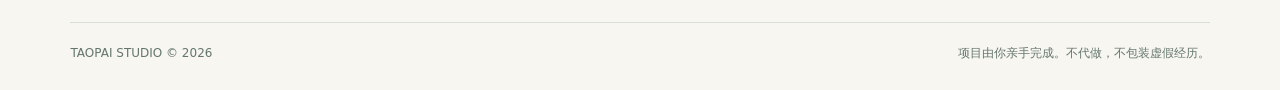
==== commit b95a0245: "Four stacked service cards; resume entries in resume style; homepage links into gallery cases" ====
--- a/index.html
+++ b/index.html
@@ -1,13 +1,13 @@
 <!doctype html>
 <html lang="zh-CN">
-<head><meta charset="utf-8"><meta name="viewport" content="width=device-width, initial-scale=1"><title>桃派工作室｜你的简历，还差一个能点开的项目</title><meta name="description" content="陪你用 AI 亲手做一个能点开、能写进简历的项目，一直做到上线。"><link rel="icon" type="image/png" href="./images/taopai-logo.png"><link rel="stylesheet" href="./style.css?v=20261126d"><link rel="stylesheet" href="./hero-simple.css"><link rel="stylesheet" href="./hiring-evidence.css?v=20261126c">
-<link rel="stylesheet" href="./cases.css?v=20261126e"></head>
+<head><meta charset="utf-8"><meta name="viewport" content="width=device-width, initial-scale=1"><title>桃派工作室｜你的简历，还差一个能点开的项目</title><meta name="description" content="陪你用 AI 亲手做一个能点开、能写进简历的项目，一直做到上线。"><link rel="icon" type="image/png" href="./images/taopai-logo.png"><link rel="stylesheet" href="./style.css?v=20261126h"><link rel="stylesheet" href="./hero-simple.css"><link rel="stylesheet" href="./hiring-evidence.css?v=20261126c">
+<link rel="stylesheet" href="./cases.css?v=20261126f"></head>
 <body>
 <a class="skip-link" href="#mission">跳到正文</a>
 <header class="site-header"><a class="brand" href="#top" aria-label="桃派工作室首页"><img src="./images/taopai-logo.png" alt="" width="42" height="42"><span>桃派<span class="brand-small">工作室</span></span></a><nav aria-label="主要导航"><a href="#why">为什么是现在</a><a href="#support">我们提供什么</a><a href="#works">学员作品</a><a href="./gallery/">作品画廊</a></nav><a class="nav-cta" href="#join">预约免费咨询</a></header>
 <main>
 <section class="hero hero-simple" id="top" aria-labelledby="hero-title">
-<div class="wrap" id="mission"><h1 id="hero-title"><span class="hero-thought">你的简历，</span><span class="hero-made">还差一个<span class="hero-keep">能点开的项目。</span></span></h1><div class="hero-summary"><p class="hero-simple-promise">用 AI 亲手做一个。写进简历，面试里也讲得清。</p><p class="hero-simple-description">我们陪你从一句话的想法，一直做到上线。快的话三四周。</p><div class="hero-simple-actions"><a class="button" href="#join">预约免费咨询</a><a class="hero-simple-link" href="#deliver">看看你会拿到什么</a></div></div></div><div class="wrap hero-next"><a href="#why">为什么现在值得做</a></div></section>
+<div class="wrap" id="mission"><h1 id="hero-title"><span class="hero-thought">你的简历，</span><span class="hero-made">还差一个<span class="hero-keep">能点开的项目。</span></span></h1><div class="hero-summary"><p class="hero-simple-promise">用 AI 亲手做一个。写进简历，面试里也讲得清。</p><p class="hero-simple-description">我们陪你从一句话的想法，一直做到上线。快的话三四周。</p><div class="hero-simple-actions"><a class="button" href="#join">预约免费咨询</a><a class="hero-simple-link" href="#support">了解我们怎么陪你做</a></div></div></div><div class="wrap hero-next"><a href="#why">为什么现在值得做</a></div></section>
 <section id="why" class="section why-intro"><div class="wrap"><div class="why-evidence-heading reveal"><p class="why-section-label">为什么现在值得做？</p><p class="eyebrow"><span class="reason-number">01</span> 提高求职竞争力</p><h2>会用 AI，也有作品可以证明。</h2><p class="why-evidence-intro">一些企业已经把 AI 实践写进岗位要求。亲手做过，简历和面试里才有具体的经历可讲。</p></div>
 <div class="hiring-evidence" id="hiring-evidence">
 <article class="hiring-row"><div class="hiring-role"><strong class="hiring-company">Amazon</strong><span class="hiring-category">美国 · 学生实习</span><h4>软件开发工程师实习</h4></div><div class="hiring-requirement"><h4>实际用过 AI 辅助开发工具。</h4><blockquote lang="en">Experience using <mark>AI-assisted development tools</mark> in academic or professional settings</blockquote><a class="hiring-source" href="https://amazon.jobs/en-gb/jobs/10552937/software-development-engineer-intern-summer-2027-usa" target="_blank" rel="noopener noreferrer" aria-label="查看 Amazon 原岗位">查看原岗位 <span aria-hidden="true">↗</span></a></div></article>
@@ -17,28 +17,18 @@
 </div></section>
 <section class="section cpt-section"><div class="wrap cpt-grid"><div class="reveal"><p class="eyebrow"><span class="reason-number">02</span> CPT 审批受限</p><h2>个人项目，<br><span class="underline">更加重要。</span></h2><p class="section-copy">部分 CPT 实习路径受限，<br>在美找实习，可能变得更困难。<br>等待机会的同时，你也可以开始积累自己的作品。</p><p class="small-note">具体审批因学校与个人情况而异。<br>个人项目可以展示能力，但不能替代工作授权。</p></div><div class="project-proof reveal"><span class="proof-kicker">一份拿得出来的经历</span><div class="proof-line"><span>01</span><strong>有东西可展示</strong><p>一个能打开、能演示的版本</p></div><div class="proof-line"><span>02</span><strong>有过程可讲述</strong><p>你做过的尝试、选择与修改</p></div><div class="proof-line"><span>03</span><strong>有贡献可说明</strong><p>不是照搬教程，而是自己的判断</p></div></div></div></section>
 <section class="section startup-section"><div class="wrap startup-grid"><div class="reveal"><p class="eyebrow"><span class="reason-number">03</span> 不止是简历</p><h2>或许，<br>这就是你的<br><span class="startup-word">创业起点。</span></h2></div><div class="startup-right reveal"><p>你遇到的那个小问题，<br>也许不只你一个人在意。</p><p>先做出来，让人试一试。<br>听听反馈，再决定要不要继续。<br>一个小项目，也可能长成值得投入的产品。</p><ol class="idea-path" aria-label="从想法到产品"><li><span>一个真实问题</span><small>IDEA</small></li><li><span>一个可用版本</span><small>MVP</small></li><li><span>一次用户反馈</span><small>WHAT'S NEXT?</small></li></ol></div></div></section>
-<section class="section deliver-section" id="deliver" aria-labelledby="deliver-title"><div class="wrap"><div class="deliver-heading reveal"><p class="eyebrow">你会拿到什么</p><h2 id="deliver-title">做完的时候，<br>你手里有<span class="underline">这五样。</span></h2></div>
-<div class="deliver-main"><ol class="deliver-rows reveal">
-<li><span class="deliver-no">01</span><div><h3>一个持续更新的个人网站</h3><p>AI 时代你的数字资产。别人点开它，就能看到你、了解你。</p></div></li>
-<li><span class="deliver-no">02</span><div><h3>一份产品文档</h3><p>写清第一版做什么、不做什么，AI 照着它开工。</p></div></li>
-<li><span class="deliver-no">03</span><div><h3>Claude 上手指南白皮书</h3><p>照着配好、用顺，包括怎么让多个 agent 一起干活。</p></div></li>
-<li><span class="deliver-no">04</span><div><h3>一个作品链接</h3><p>公开，能点开，能写进简历。<a class="work-resume" href="./gallery/">看学员怎么写的 <span aria-hidden="true">→</span></a></p></div></li>
-<li><span class="deliver-no">05</span><div><h3>AI startup 的机会</h3><p>做出作品的同学，优先内推。</p></div></li>
-</ol>
-<figure class="deliver-doc reveal"><figcaption>学员的产品文档 · 节选</figcaption><div class="deliver-doc-paper"><p class="deliver-doc-title">Louvre Before You Go · 产品说明</p><p class="deliver-doc-sub">0.5 版：先做卢浮宫的 5 件镇馆之宝</p><table><thead><tr><th>这一版做</th><th>这一版不做</th></tr></thead><tbody><tr><td>卢浮宫 5 件镇馆之宝，每件 1 关，共 25 题</td><td>其他博物馆；一件作品讲好几关</td></tr><tr><td>一条闯关路线，打完一关解锁下一关</td><td>选博物馆、填出发日、倒计时</td></tr><tr><td>进度存在浏览器里，不用注册</td><td>登录、数据库</td></tr><tr><td>用 GitHub Pages 发布，有一个公开链接</td><td>自己的域名</td></tr></tbody></table></div></figure></div>
-<ul class="deliver-pace reveal"><li>每两天跟进一次</li><li>每周一次 30 分钟 Zoom</li><li>工作日 24 小时内回复</li><li>一直陪到上线，快的话三四周</li></ul>
-</div></section>
 <section class="section support-section" id="support"><div class="wrap"><div class="support-heading reveal"><p class="eyebrow">我们提供什么</p><h2>你来动手。<br>我们陪你，把它做出来。</h2></div><div class="support-stack">
-<article class="service-card service-website"><div class="service-index">01<span>SHOW YOUR WORK</span></div><div class="service-content"><h3>一个专属<br>个人网站。</h3><p>把你的简历、经历和项目放在一个清楚的入口。让别人不只看到几行文字，还能点开作品，认识你真正做过什么。</p><div class="service-tags"><span>个人介绍</span><span>经历整理</span><span>作品展示</span><span>持续更新</span></div></div><div class="service-side"><p>从一页简历，<br>到一个完整的你。</p><span>YOUR OWN SPACE.</span></div></article>
-<article class="service-card service-mvp"><div class="service-index">02<span>BUILD SOMETHING REAL</span></div><div class="service-content"><h3>从 0 到 1，<br>你的 AI 项目。</h3><p>从一句话的想法，到一个能点开、能写进简历的作品。代码由你和 AI 一起写，每一步都有人陪。</p></div><div class="service-side"><p>做出来。<br>用起来。<br>讲清楚。</p><span>MAKE IT YOURS.</span></div><ol class="build-steps"><li><strong>头脑风暴</strong><span>想法很大也没关系。聊 30 分钟，收成一个做得完的第一版。</span></li><li><strong>产品文档</strong><span>你会拿到一份自己的产品文档。丢给 AI 就能开工，不用一遍遍解释。</span></li><li><strong>多 Agent 工作台</strong><span>不只是装好 Claude。在你电脑上把几个 agent 接起来、分好工，以后做什么都用得上。</span></li><li><strong>进度跟进</strong><span>自己做最容易停在一半。每两天跟进一次，每周一次 30 分钟 Zoom。</span></li><li><strong>社群组队</strong><span>不想一个人做？群里找队友，一起 build，一起打 hackathon。</span></li><li><strong>创始人 Office Hour</strong><span>卡住了别自己耗着。带着问题来，创始人当面陪你解决。</span></li></ol></article>
+<article class="service-card service-website"><div class="service-index">01<span>SHOW YOUR WORK</span></div><div class="service-content"><h3>一个持续更新的<br>个人网站。</h3><p>把简历、经历和作品放在一个入口。AI 时代你的数字资产，别人点开就能看到你、了解你。</p><div class="service-tags"><span>个人介绍</span><span>经历整理</span><span>作品展示</span><span>持续更新</span></div></div><div class="service-side"><p>从一页简历，<br>到一个完整的你。</p><span>YOUR OWN SPACE.</span></div></article>
+<article class="service-card service-mvp"><div class="service-index">02<span>BUILD SOMETHING REAL</span></div><div class="service-content"><h3>从 0 到 1，<br>你的 AI 项目。</h3><p>从一句话的想法，到一个能点开、能写进简历的作品链接。代码由你和 AI 一起写，每一步都有人陪。</p></div><div class="service-side"><p>做出来。<br>用起来。<br>讲清楚。</p><span>MAKE IT YOURS.</span></div><ol class="build-steps"><li><strong>头脑风暴</strong><span>想法很大也没关系。聊 30 分钟，收成一个做得完的第一版。</span></li><li><strong>产品文档</strong><span>你会拿到一份自己的产品文档。丢给 AI 就能开工，不用一遍遍解释。</span></li><li><strong>多 Agent 工作台</strong><span>附一份 Claude 上手指南白皮书。在你电脑上把几个 agent 接起来、分好工，以后做什么都用得上。</span></li><li><strong>进度跟进</strong><span>自己做最容易停在一半。我们约好检查点，到点有人来问你。</span></li><li><strong>社群组队</strong><span>不想一个人做？群里找队友，一起 build，一起打 hackathon。</span></li><li><strong>创始人 Office Hour</strong><span>卡住了别自己耗着。带着问题来，创始人当面陪你解决。</span></li></ol></article>
 <article class="service-card service-mentor"><div class="service-index">03<span>KNOW YOUR PROJECT</span></div><div class="service-content"><h3>行业导师，<br>一对一聊透项目。</h3><p>行业咨询、项目 Mock、项目相关简历修改。把“我做过”讲得更具体：为什么这样做、遇到什么问题、你贡献了什么。</p><p class="service-detail">按方向与实际资源确认导师和安排；完整简历修改及其他面试辅导可另外沟通。</p></div><div class="service-side"><p>不只被问到。<br>也能答得出来。</p><span>TELL YOUR STORY.</span></div></article>
 <article class="service-card service-next"><div class="service-index">04<span>EXPLORE WHAT'S NEXT</span></div><div class="service-content"><h3>AI startup<br>优先内推机会。</h3><p>我们和社群接触到的 AI startup 岗位，优先推荐给做出作品的同学。作品和简历都在，推荐才有东西可看。</p><p class="service-detail">具体机会以实际匹配为准，不保证面试或录用。</p></div><div class="service-side"><p>让一个作品，<br>连接更多可能。</p><span>KEEP GOING.</span></div></article>
+
 </div></div></section>
 <section class="section works-section" id="works" aria-labelledby="works-title"><div class="wrap"><div class="works-heading reveal"><div><p class="eyebrow">学员作品</p><h2 id="works-title">他们来的时候，<br>只带着<span class="underline">一句话。</span></h2></div><p class="works-intro">左边是他们第一次来时说的那句话，<br>右边是现在做出来的样子。<br>每一个都是同学自己动手做的。</p></div>
 <ol class="works-list">
-<li class="work-card reveal"><div class="work-text"><span class="work-number">01</span><span class="work-label">一句话</span><p class="work-quote">「提前 100 天，卢浮宫 guide。」</p><div class="work-meta"><h3>Louvre Before You Go</h3><p>网站 · 互动地图 + 贴纸册 · 100 件名作</p><p>大一 · 没有编程背景</p><div class="work-foot"><span class="work-status">已上线</span><a class="work-open" href="https://leslylou0457.github.io/louvre-before-you-go/" target="_blank" rel="noopener noreferrer">打开作品 <span aria-hidden="true">↗</span></a><a class="work-resume" href="./gallery/#louvre">看它怎么做出来的 <span aria-hidden="true">→</span></a></div></div></div><figure class="work-shot"><div class="work-shot-bar" aria-hidden="true"><i></i><i></i><i></i><span>louvre-before-you-go</span></div><img src="./images/case-louvre.jpg" alt="Louvre Before You Go 的手绘卢浮宫三翼地图" width="954" height="569" loading="lazy"></figure><div class="work-cv-full"><p class="work-cv-tag"><span>写进简历</span>这个项目，在简历上是这样一段。</p><div class="work-paper" lang="en"><p class="work-paper-sec">Projects</p><div class="work-paper-row"><strong>Louvre Before You Go</strong><span>Fall 2026</span></div><p class="work-paper-sub">Solo project · Web app on GitHub Pages · leslylou0457.github.io/louvre-before-you-go</p><ul><li><mark>Designed and shipped a mobile-first web guide</mark> that prepares first-time visitors for the Louvre: an interactive three-wing map, a 15-chapter catalog of 100 works, and story-based quiz levels.</li><li><mark>Wrote 28 playable levels in English</mark>, each backed by 5–20 cited sources, mostly official Louvre records; wrong answers explain why the mistake is common and how we know the facts.</li><li><mark>Built it with AI coding tools, with no prior programming background</mark>, working from a written product spec; progress saves in the browser with no sign-up.</li></ul></div></div></li>
-<li class="work-card reveal"><div class="work-text"><span class="work-number">02</span><span class="work-label">一句话</span><p class="work-quote">「帮助缺乏生物背景的同学，补充药企的背景知识。」</p><div class="work-meta"><h3>Healthcare Decoder</h3><p>AI skill（Codex / Claude）· 一条新闻一张信息图</p><p>大三 · 商科</p><div class="work-foot"><span class="work-status is-progress">0.5 · 已经能用</span><a class="work-resume" href="./gallery/#healthcare-decoder">看它怎么做出来的 <span aria-hidden="true">→</span></a></div></div></div><figure class="work-shot"><div class="work-shot-bar" aria-hidden="true"><i></i><i></i><i></i><span>healthcare-decoder</span></div><img src="./images/case-healthcare-decoder.jpg" alt="Healthcare Decoder 生成的政策图解：保险名单写错，患者可能多花钱" width="422" height="630" loading="lazy"></figure><div class="work-cv-full"><p class="work-cv-tag"><span>写进简历</span>这个项目，在简历上是这样一段。</p><div class="work-paper" lang="en"><p class="work-paper-sec">Projects</p><div class="work-paper-row"><strong>Healthcare Decoder</strong><span>Fall 2026</span></div><p class="work-paper-sub">Solo project · AI skill for Codex and Claude · Chinese and English versions</p><ul><li><mark>Built an AI skill that explains healthcare news</mark> (licensing deals, drug approvals, policy) to readers without a science background, in a fixed five-part structure that starts from business concepts they already know.</li><li><mark>Analyzed my own ChatGPT history</mark> to find where understanding broke down, and turned it into a learner profile the skill updates after each read.</li><li><mark>Added a consulting lens to every output</mark> (hypothetical client, trade-offs, missing evidence, metrics) and a one-topic infographic; tested on 5 real news events across deals, approvals, policy and medical AI.</li></ul></div></div></li>
-<li class="work-card reveal"><div class="work-text"><span class="work-number">03</span><span class="work-label">一句话</span><p class="work-quote">「现在买会不会买贵？继续等会不会涨价？」</p><div class="work-meta"><h3>Buy Now, or Wait?</h3><p>数据分析 + 网页 · 真实票价数据</p><p>大二 · 数学</p><div class="work-foot"><span class="work-status is-progress">0.5 · 做出三页网页</span><a class="work-resume" href="./gallery/#buy-now-or-wait">看它怎么做出来的 <span aria-hidden="true">→</span></a></div></div></div><figure class="work-shot is-contain"><div class="work-shot-bar" aria-hidden="true"><i></i><i></i><i></i><span>buy-now-or-wait</span></div><img src="./images/case-buy-now-or-wait.jpg" alt="Buy Now, or Wait? 的票价走势图：JFK 到 LAX 的历史报价" width="714" height="530" loading="lazy"></figure><div class="work-cv-full"><p class="work-cv-tag"><span>写进简历</span>这个项目，在简历上是这样一段。</p><div class="work-paper" lang="en"><p class="work-paper-sec">Projects</p><div class="work-paper-row"><strong>Buy Now, or Wait?</strong><span>Fall 2026</span></div><p class="work-paper-sub">Solo project · Python (pandas), Next.js, GitHub Actions · JFK–LAX nonstop economy fares</p><ul><li><mark>Built a three-page fare reference</mark> for JFK–LAX nonstop one-way economy tickets that rates a price from 1 to 5 stars against same-platform history.</li><li><mark>Automated daily collection of real fare quotes</mark> with GitHub Actions, and used 2022 Expedia quotes (public Kaggle dataset, CC BY 4.0) to chart how prices move before departure.</li><li><mark>Stated the limits on the page</mark>: a rating needs at least 10 independent reference days, thin samples are flagged, and results are labeled as historical, not a forecast.</li></ul></div></div></li>
+<li class="work-card reveal"><div class="work-text"><span class="work-number">01</span><span class="work-label">一句话</span><p class="work-quote">「提前 100 天，卢浮宫 guide。」</p><div class="work-meta"><h3>Louvre Before You Go</h3><p>网站 · 互动地图 + 贴纸册 · 100 件名作</p><p>大一 · 没有编程背景</p><div class="work-foot"><span class="work-status">已上线</span><a class="work-open" href="https://leslylou0457.github.io/louvre-before-you-go/" target="_blank" rel="noopener noreferrer">打开作品 <span aria-hidden="true">↗</span></a><a class="work-resume" href="./gallery/#louvre">看它怎么做出来的 <span aria-hidden="true">→</span></a></div></div></div><figure class="work-shot"><div class="work-shot-bar" aria-hidden="true"><i></i><i></i><i></i><span>louvre-before-you-go</span></div><img src="./images/case-louvre.jpg" alt="Louvre Before You Go 的手绘卢浮宫三翼地图" width="954" height="569" loading="lazy"></figure><div class="work-cv-full"><p class="work-cv-tag"><span>写进简历</span>这个项目，在简历上是这样一段。</p><div class="work-paper" lang="en"><p class="work-paper-sec">Projects</p><div class="work-paper-row"><strong>Creator – Louvre Before You Go <i>(leslylou0457.github.io/louvre-before-you-go)</i></strong><span>Fall 2026</span></div><ul><li><mark>Launched a mobile-first web guide to the Louvre</mark> for first-time visitors: an interactive three-wing map, a 15-chapter catalog of 100 works, and story-based quiz levels.</li><li><mark>Wrote 28 playable levels in English</mark>, each backed by 5–20 cited sources, mostly official Louvre records; wrong answers explain the common mistake and the evidence.</li><li><mark>Built with AI coding tools from a written product spec</mark> and deployed on GitHub Pages; progress saves in the browser with no sign-up.</li></ul></div></div></li>
+<li class="work-card reveal"><div class="work-text"><span class="work-number">02</span><span class="work-label">一句话</span><p class="work-quote">「帮助缺乏生物背景的同学，补充药企的背景知识。」</p><div class="work-meta"><h3>Healthcare Decoder</h3><p>AI skill（Codex / Claude）· 一条新闻一张信息图</p><p>大三 · 商科</p><div class="work-foot"><span class="work-status is-progress">0.5 · 已经能用</span><a class="work-resume" href="./gallery/#decoder">看它怎么做出来的 <span aria-hidden="true">→</span></a></div></div></div><figure class="work-shot"><div class="work-shot-bar" aria-hidden="true"><i></i><i></i><i></i><span>healthcare-decoder</span></div><img src="./images/case-healthcare-decoder.jpg" alt="Healthcare Decoder 生成的政策图解：保险名单写错，患者可能多花钱" width="422" height="630" loading="lazy"></figure><div class="work-cv-full"><p class="work-cv-tag"><span>写进简历</span>这个项目，在简历上是这样一段。</p><div class="work-paper" lang="en"><p class="work-paper-sec">Projects</p><div class="work-paper-row"><strong>Creator – Healthcare Decoder <i>(AI skill for Codex and Claude)</i></strong><span>Fall 2026</span></div><ul><li><mark>Built an AI skill that explains healthcare news</mark> (licensing deals, drug approvals, policy) to readers without a science background, in a fixed five-part structure, in Chinese and English.</li><li><mark>Analyzed my own ChatGPT history</mark> to find where understanding broke down, and built a learner profile the skill updates after each read.</li><li><mark>Added a consulting lens to every output</mark> (hypothetical client, trade-offs, missing evidence, metrics) plus a one-topic infographic; tested on 5 real news events across deals, approvals, policy, and medical AI.</li></ul></div></div></li>
+<li class="work-card reveal"><div class="work-text"><span class="work-number">03</span><span class="work-label">一句话</span><p class="work-quote">「现在买会不会买贵？继续等会不会涨价？」</p><div class="work-meta"><h3>Buy Now, or Wait?</h3><p>数据分析 + 网页 · 真实票价数据</p><p>大二 · 数学</p><div class="work-foot"><span class="work-status is-progress">0.5 · 做出三页网页</span><a class="work-resume" href="./gallery/#flight">看它怎么做出来的 <span aria-hidden="true">→</span></a></div></div></div><figure class="work-shot is-contain"><div class="work-shot-bar" aria-hidden="true"><i></i><i></i><i></i><span>buy-now-or-wait</span></div><img src="./images/case-buy-now-or-wait.jpg" alt="Buy Now, or Wait? 的票价走势图：JFK 到 LAX 的历史报价" width="714" height="530" loading="lazy"></figure><div class="work-cv-full"><p class="work-cv-tag"><span>写进简历</span>这个项目，在简历上是这样一段。</p><div class="work-paper" lang="en"><p class="work-paper-sec">Projects</p><div class="work-paper-row"><strong>Creator – Buy Now, or Wait? <i>(JFK–LAX fare reference)</i></strong><span>Fall 2026</span></div><ul><li><mark>Built a three-page fare reference</mark> for JFK–LAX nonstop one-way economy tickets that rates a price from 1 to 5 stars against same-platform history.</li><li><mark>Automated daily collection of real fare quotes</mark> with GitHub Actions; charted pre-departure price movement from 2022 Expedia quotes (public Kaggle dataset, CC BY 4.0).</li><li><mark>Built in Python (pandas) and Next.js</mark>; ratings require at least 10 independent reference days, thin samples are flagged, and results are labeled historical, not a forecast.</li></ul></div></div></li>
 </ol>
 <p class="works-more reveal"><span>每个作品是怎么一步步做出来的，最后又是怎么写进简历的。</span><a class="works-gallery" href="./gallery/">打开作品画廊 <span aria-hidden="true">→</span></a></p></div></section>
 <section class="section mentor-section" id="mentors" aria-labelledby="mentor-title"><div class="wrap"><div class="mentor-heading reveal"><div><p class="eyebrow">导师背景 · 行业与创业视野</p><h2 id="mentor-title">让做过的人，<br>陪你<span class="mentor-accent">聊透项目。</span></h2></div><p class="mentor-intro">从行业视角看你的项目，<br>把思路、取舍和个人贡献讲清楚。<br>一对一咨询、项目 Mock 与项目简历指导。</p></div></div><div class="mentor-marquee" tabindex="0" role="region" aria-label="导师背景与关注的行业创业生态横向展示"><div class="mentor-track"><ul class="mentor-companies" aria-label="导师任职背景与生态关注，具体关系见下方说明"><li class="logo-item"><img class="logo-img" src="./images/logos/deloitte.svg" alt="Deloitte" width="191" height="37" decoding="async"></li><li class="logo-item"><img class="logo-img" src="./images/logos/amazon.svg" alt="Amazon" width="152" height="46" decoding="async"></li><li class="logo-item"><img class="logo-img" src="./images/logos/google.svg" alt="Google" width="144" height="49" decoding="async"></li><li class="logo-item"><img class="logo-img" src="./images/logos/jpmorgan.svg" alt="J.P. Morgan" width="184" height="38" decoding="async"></li><li class="logo-item"><img class="logo-img" src="./images/logos/microsoft.svg" alt="Microsoft" width="181" height="39" decoding="async"></li><li class="logo-item"><img class="logo-img" src="./images/logos/goldman-sachs.svg" alt="Goldman Sachs" width="52" height="52" decoding="async"></li><li class="logo-item"><img class="logo-img" src="./images/logos/apple.svg" alt="Apple" width="38" height="46" decoding="async"></li><li class="logo-item"><img class="logo-img" src="./images/logos/morgan-stanley.svg" alt="Morgan Stanley" width="192" height="48" decoding="async"></li><li class="logo-item"><img class="logo-img" src="./images/logos/nvidia.svg" alt="NVIDIA" width="190" height="35" decoding="async"></li><li class="logo-item"><img class="logo-img" src="./images/logos/barclays.svg" alt="Barclays" width="190" height="31" decoding="async"></li><li class="logo-item"><img class="logo-img" src="./images/logos/netflix.svg" alt="Netflix" width="160" height="43" decoding="async"></li><li class="logo-item"><img class="logo-img" src="./images/logos/bank-of-america.svg" alt="Bank of America" width="194" height="20" decoding="async"></li><li class="logo-item"><img class="logo-img" src="./images/logos/openai.svg" alt="OpenAI" width="160" height="43" decoding="async"></li><li class="logo-item"><img class="logo-img" src="./images/logos/capital-one.svg" alt="Capital One" width="139" height="50" decoding="async"></li><li class="logo-item"><img class="logo-img" src="./images/logos/salesforce.svg" alt="Salesforce" width="74" height="52" decoding="async"></li><li class="logo-item"><img class="logo-img" src="./images/logos/citi.svg" alt="Citi" width="80" height="52" decoding="async"></li><li class="logo-item"><img class="logo-img" src="./images/logos/tesla.svg" alt="Tesla" width="190" height="25" decoding="async"></li><li class="logo-item"><img class="logo-img" src="./images/logos/wells-fargo.svg" alt="Wells Fargo" width="52" height="52" decoding="async"></li><li class="logo-item ecosystem-company"><img class="logo-img" src="./images/logos/meta.svg" alt="Meta" width="186" height="38" decoding="async"></li><li class="logo-item ecosystem-company ecosystem-yc"><img class="logo-img" src="./images/logos/y-combinator.svg" alt="Y Combinator" width="52" height="52" decoding="async"></li><li class="logo-item ecosystem-company"><img class="logo-img" src="./images/logos/a16z.svg" alt="a16z" width="174" height="40" decoding="async"></li></ul></div></div><div class="wrap mentor-bottom"><p class="mentor-disclaimer">以上展示导师背景及关注的行业资源，不代表机构与桃派存在官方合作或背书；具体导师与资源安排以实际匹配为准。</p></div></section>
--- a/style.css
+++ b/style.css
@@ -79,3 +79,4 @@
 .deliver-pace li{padding:9px 18px;border-radius:99px;background:var(--green);color:var(--paper);font-size:14.5px;line-height:1.5}
 @media(max-width:1000px){.deliver-main{grid-template-columns:1fr}}
 @media(max-width:700px){.deliver-heading{margin-bottom:30px}.deliver-main{gap:16px}.deliver-rows{padding:4px 20px;border-radius:16px}.deliver-rows li{grid-template-columns:44px 1fr;padding:18px 0}.deliver-rows .deliver-no{font-size:25px}.deliver-rows h3{font-size:19px}.deliver-rows p{font-size:15px}.deliver-rows .work-resume{display:inline-block;margin:6px 0 0}.deliver-pace{margin-top:18px;gap:8px}.deliver-pace li{font-size:13.5px;padding:8px 14px}}
+
--- a/cases.css
+++ b/cases.css
@@ -62,3 +62,7 @@
 .work-paper mark{background:linear-gradient(transparent 62%,var(--lime) 62%);color:inherit;padding:0 1px}
 @media(max-width:1000px){.work-cv-full{padding:24px 30px 28px}}
 @media(max-width:700px){.work-cv-full{padding:20px 18px 22px}.work-cv-tag{font-size:14px;margin-bottom:14px}.work-paper{padding:18px 16px 16px}.work-paper-sec{font-size:12px}.work-paper-row strong{font-size:16px}.work-paper-row span{font-size:13.5px}.work-paper-sub{font-size:13px}.work-paper li{font-size:14px;line-height:1.55}}
+.work-paper-row strong i{font-style:normal;font-weight:400;font-size:.86em}
+.work-paper ul{list-style:none;padding-left:0}
+.work-paper li{position:relative;padding-left:18px}
+.work-paper li:before{content:"•";position:absolute;left:3px;top:0}
